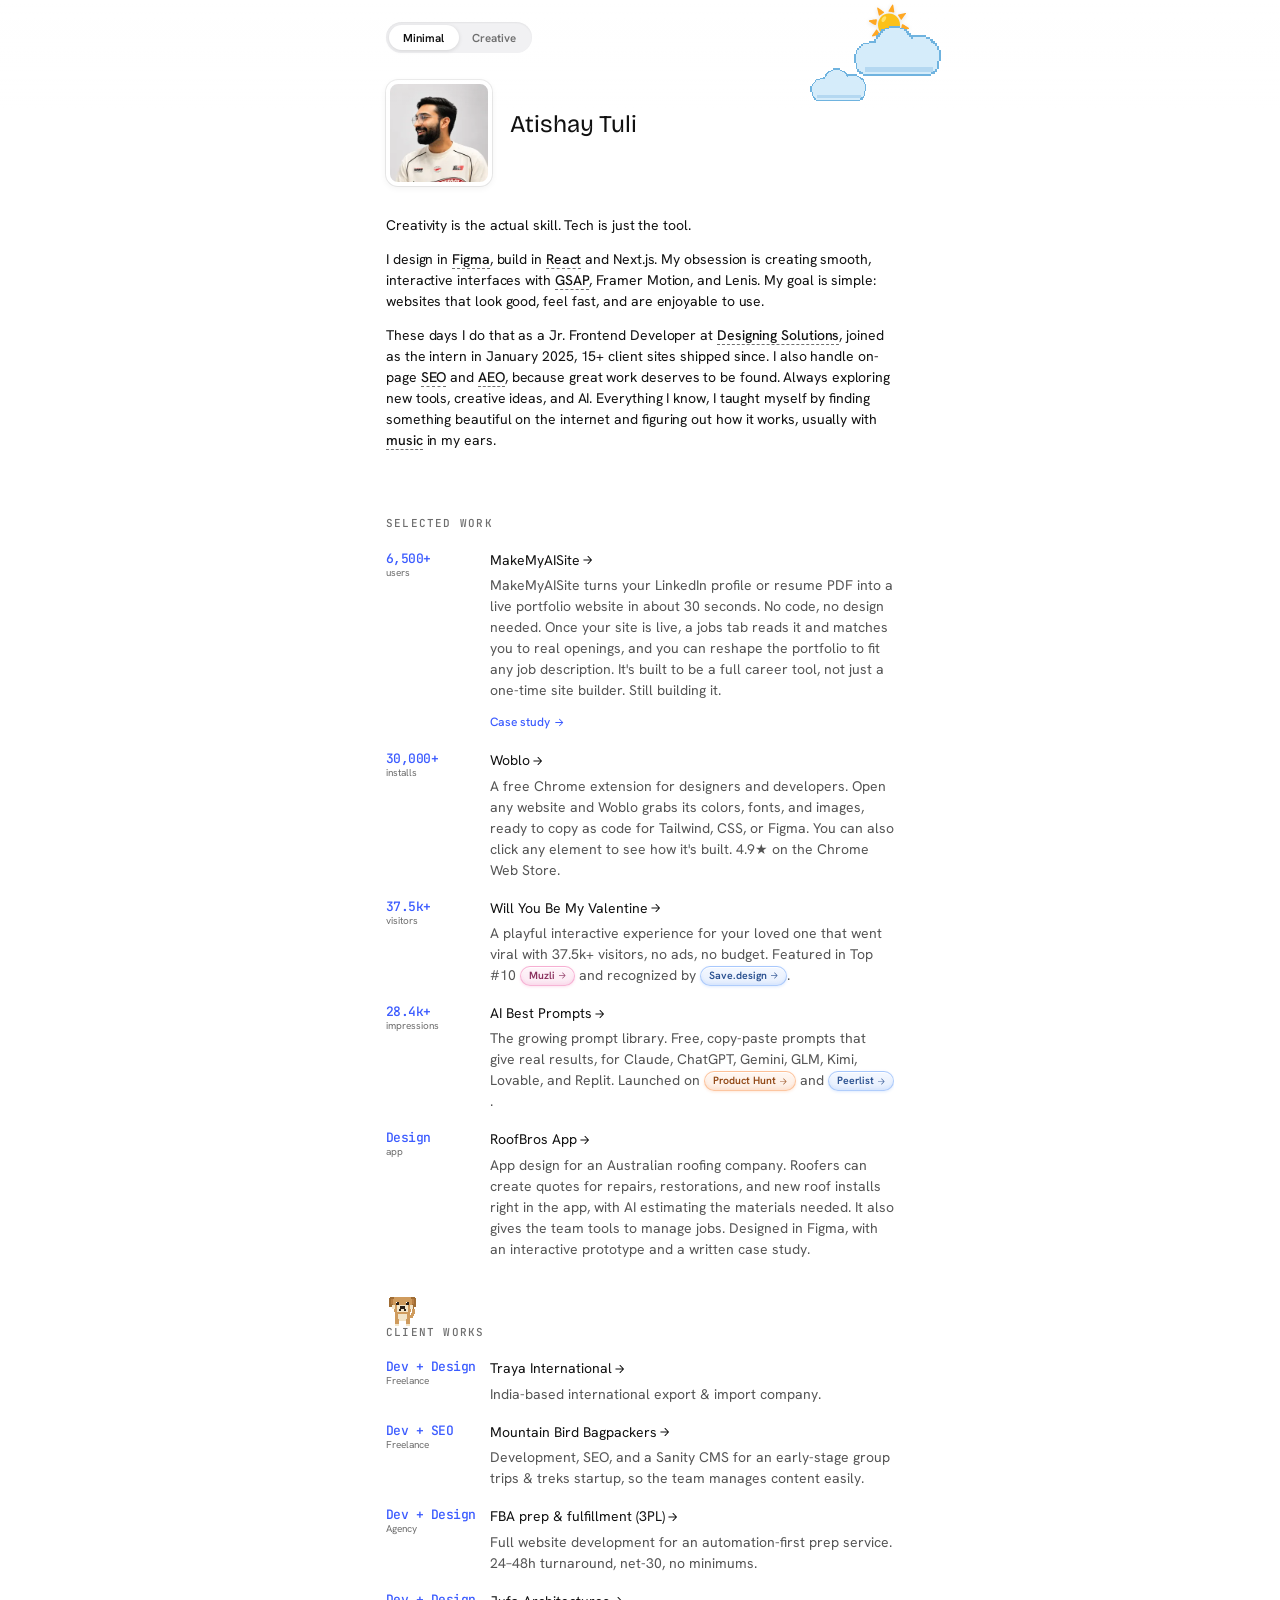
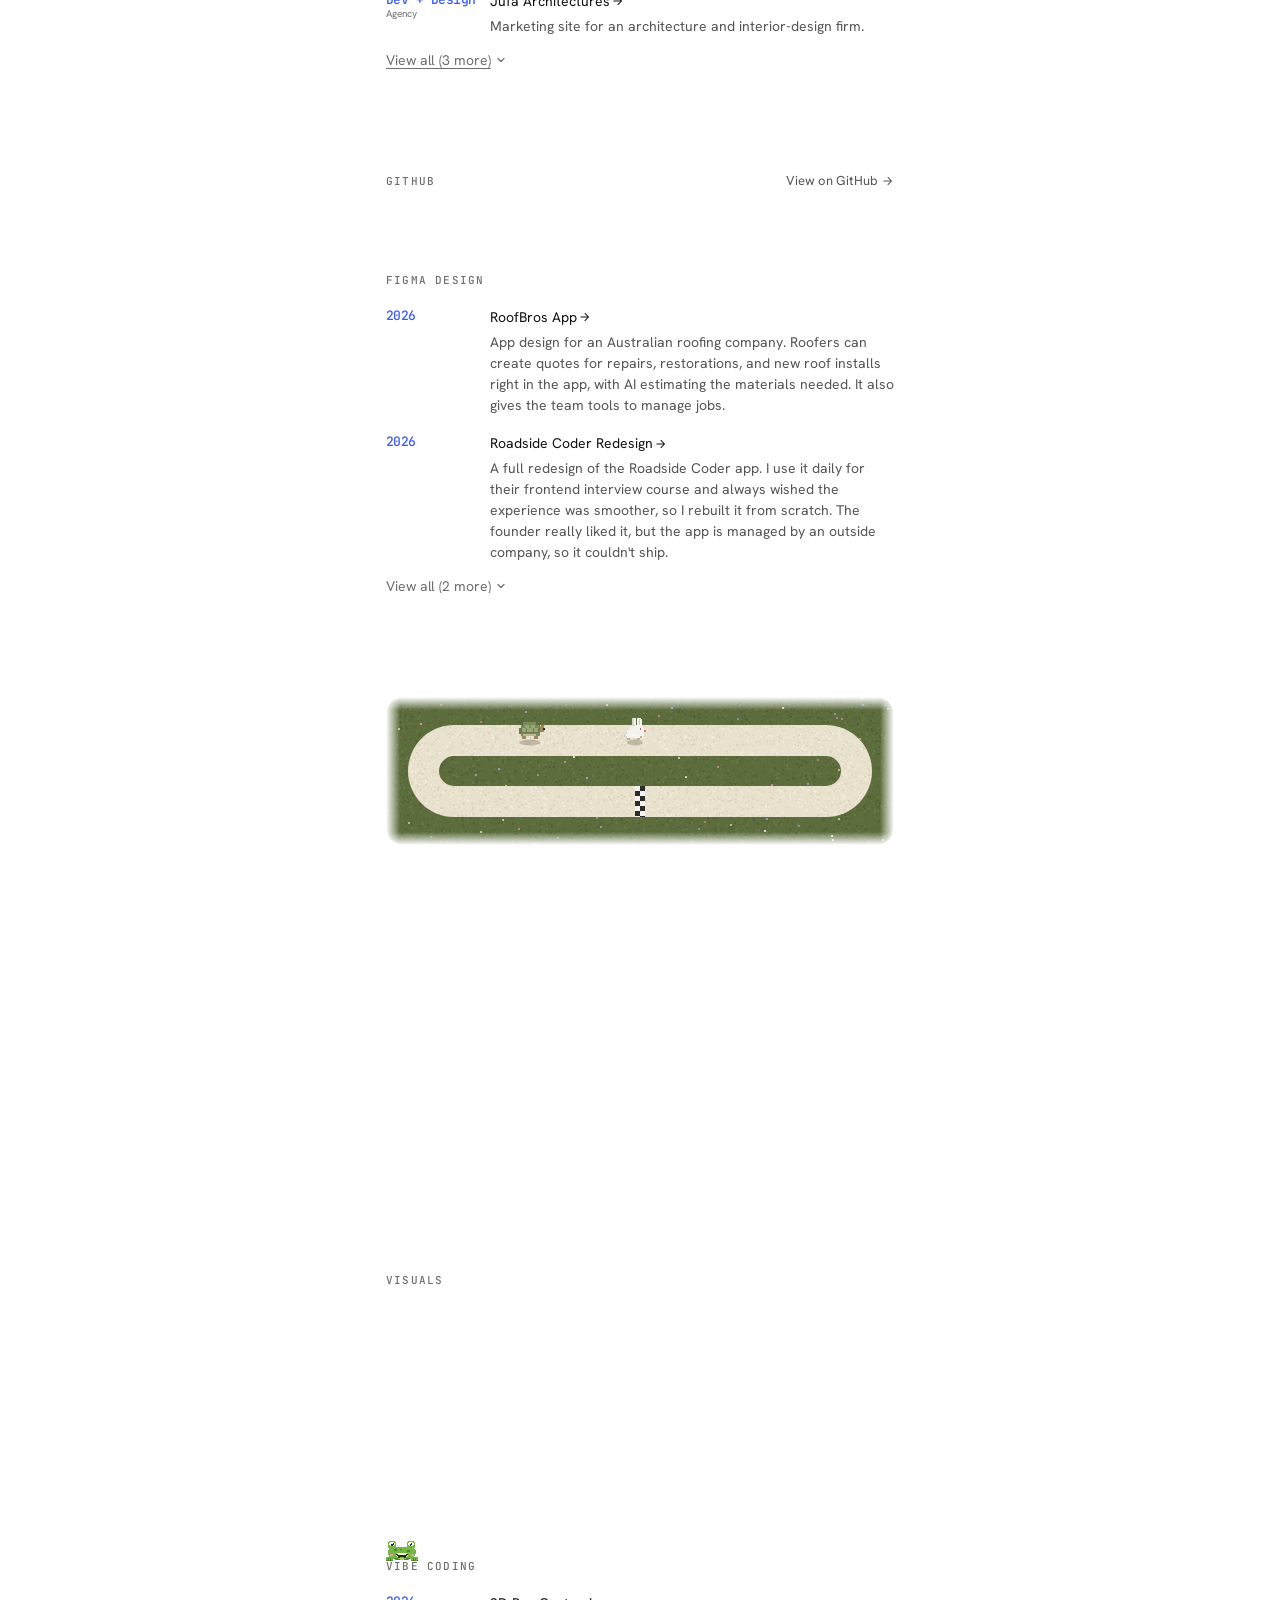
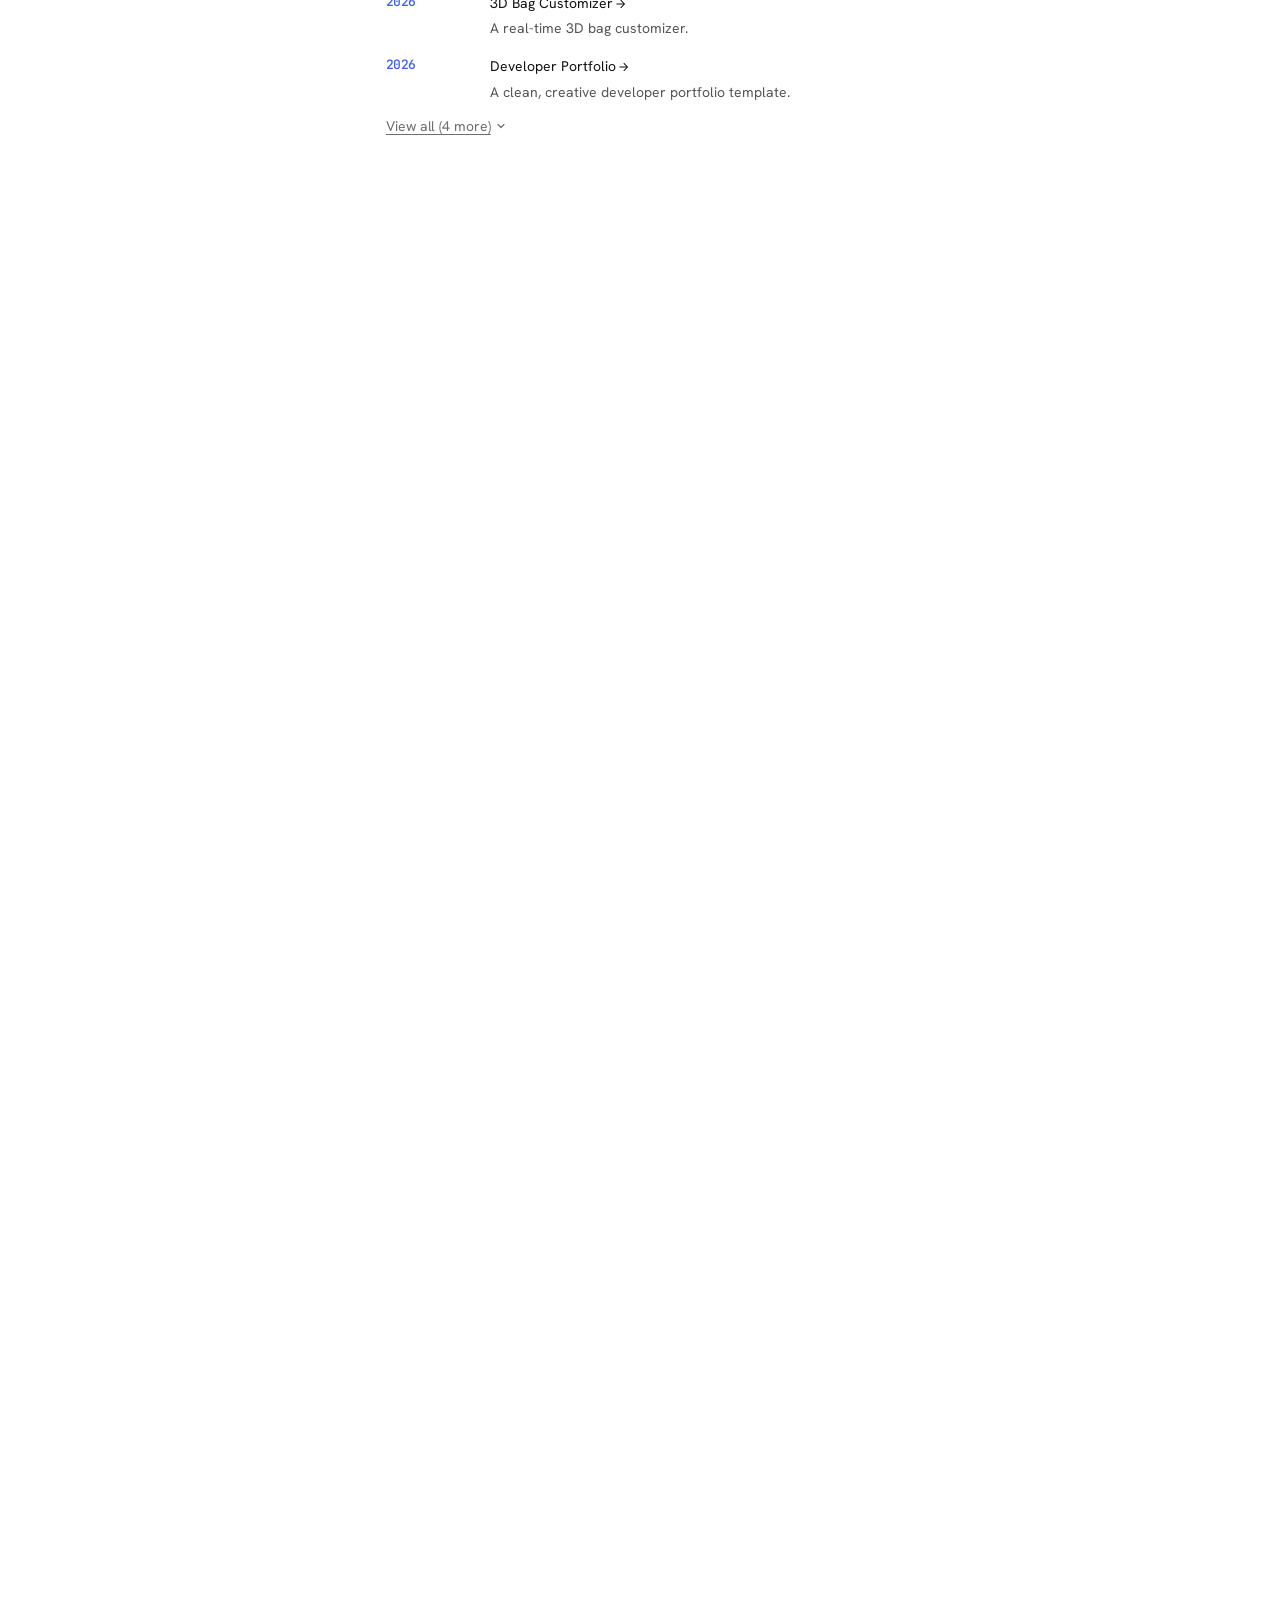
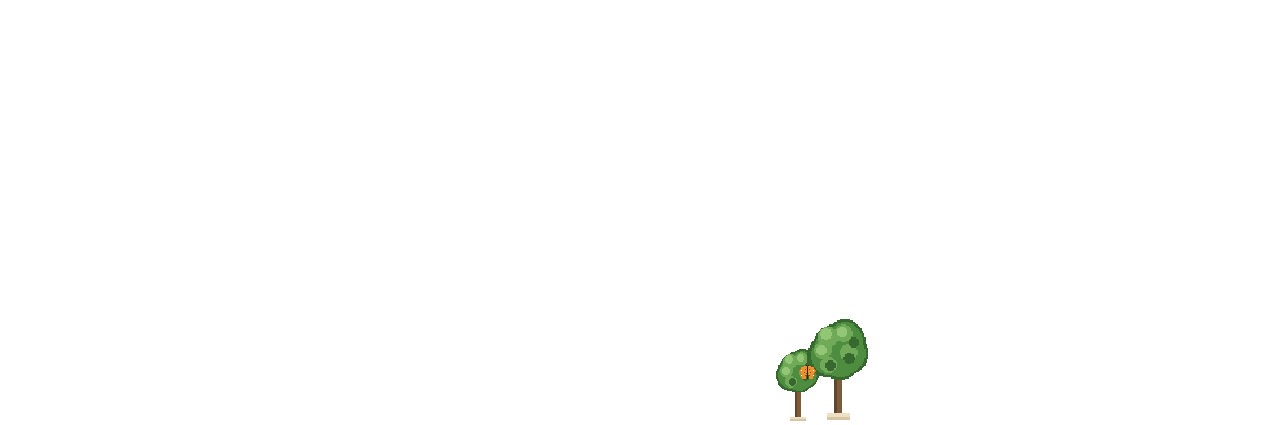
==== index.html @ cd078eba "woblo yo" ====
<!doctype html>
<html lang="en">
  <head>
    <meta charset="UTF-8" />
    <meta name="viewport" content="width=device-width, initial-scale=1" />
    <meta name="color-scheme" content="light dark" />
    <meta name="theme-color" content="#ffffff" media="(prefers-color-scheme: light)" />
    <meta name="theme-color" content="#0e0e12" media="(prefers-color-scheme: dark)" />
    <meta
      name="description"
      content="Atishay Tuli is a design engineer and creative frontend developer who designs, builds, and animates immersive web experiences. Figma · React · Next.js · GSAP."
    />
    <meta
      name="keywords"
      content="atishay, Atishay Tuli, atishaytuli07, design engineer, design engineer portfolio, design engineer India, frontend developer, creative developer, creative frontend developer, UI engineer, GSAP developer, Framer Motion developer, React developer, Next.js developer, landing page developer, web animation, animated landing page, designer who codes"
    />
    <meta name="author" content="Atishay Tuli" />
    <meta name="robots" content="index, follow" />
    <meta
      property="og:title"
      content="Atishay Tuli · Design Engineer"
    />
    <meta
      property="og:description"
      content="Design engineer and creative frontend developer. I design in Figma, build in React and Next.js, and make it move with GSAP."
    />
    <meta
      property="og:image"
      content="https://www.creativeatishay.in/images/og-image.png"
    />
    <meta property="og:image:width" content="1200" />
    <meta property="og:image:height" content="630" />
    <meta
      property="og:image:alt"
      content="Atishay Tuli, Design Engineer"
    />
    <meta property="og:url" content="https://www.creativeatishay.in" />
    <meta property="og:type" content="website" />
    <meta name="twitter:card" content="summary_large_image" />
    <meta
      name="twitter:title"
      content="Atishay Tuli · Design Engineer"
    />
    <meta
      name="twitter:description"
      content="Explore Atishay Tuli's webfolio featuring creative tools, GSAP animations, and immersive web experiences."
    />
    <meta
      name="twitter:image"
      content="https://www.creativeatishay.in/images/og-image.png"
    />
    <title>Atishay Tuli · Design Engineer</title>
    <link rel="canonical" href="https://www.creativeatishay.in" />
    <link rel="icon" href="./images/favicon.png" type="image/png" />
    <link rel="apple-touch-icon" href="./images/favicon.png" />
    <link rel="stylesheet" href="./styles/style.css" />
    <!-- LCP element: the avatar is a CSS background-image, so the browser can't
         discover it until app.css parses. Preload it high-priority so it starts
         with the document -> the largest paint lands far sooner. -->
    <link rel="preload" as="image" href="./images/01.webp" fetchpriority="high" />
    <!-- Signature type system: Hanken Grotesk (body), Bricolage Grotesque
         (display), JetBrains Mono (metrics). Self-hosted (latin subset) so the
         fonts are on our own origin instead of the third-party critical path.
         Preload the two the above-the-fold text needs so they start with the
         document, not after the CSS parses. -->
    <link rel="preload" href="./fonts/hanken-grotesk-400.woff2" as="font" type="font/woff2" crossorigin />
    <link rel="preload" href="./fonts/bricolage-grotesque-400_800.woff2" as="font" type="font/woff2" crossorigin />
    <link rel="stylesheet" href="./styles/fonts.css" />

    <!-- Overrides: only the few things specific to this site (avatar image,
         making static project items visible since there is no JS animation). -->
    <link rel="stylesheet" href="./styles/app.css" />

    <!-- JSON-LD Structured Data -->
    <script type="application/ld+json">
      {
        "@context": "https://schema.org",
        "@type": "ProfilePage",
        "mainEntity": {
          "@type": "Person",
          "name": "Atishay Tuli",
          "alternateName": ["atishay", "atishaytuli", "atishaytuli07"],
          "jobTitle": "Design Engineer",
          "hasOccupation": [
            { "@type": "Occupation", "name": "Design Engineer" },
            { "@type": "Occupation", "name": "Creative Frontend Developer" }
          ],
          "worksFor": {
            "@type": "Organization",
            "name": "Designing Solutions",
            "url": "https://www.designingsolutions.co.in"
          },
          "url": "https://www.creativeatishay.in",
          "sameAs": [
            "https://github.com/atishaytuli07",
            "https://www.linkedin.com/in/atishaytuli07/",
            "https://twitter.com/atishaytuli07",
            "https://dribbble.com/atishaytuli07"
          ],
          "description": "Atishay Tuli is a design engineer and creative frontend developer who designs, builds, and animates immersive web experiences. Specializing in Figma, React, Next.js, GSAP, and Framer Motion.",
          "image": "https://www.creativeatishay.in/images/01.webp",
          "knowsAbout": [
            "Design Engineering",
            "Frontend Development",
            "Creative Development",
            "GSAP",
            "Framer Motion",
            "React",
            "Next.js",
            "Tailwind CSS",
            "Web Animation",
            "Landing Page Development",
            "UI Design",
            "Figma",
            "On-Page SEO"
          ]
        }
      }
    </script>
  </head>

  <body class="site-body">
    <a class="skip-link" href="#content">Skip to content</a>
    <svg width="0" height="0" aria-hidden="true" style="position:absolute;overflow:hidden"><symbol id="i-arrow" viewBox="0 0 12 12"><path d="M3.5 3C3.22386 3 3 3.22386 3 3.5C3 3.77614 3.22386 4 3.5 4V3ZM8.5 3.5H9C9 3.22386 8.77614 3 8.5 3V3.5ZM8 8.5C8 8.77614 8.22386 9 8.5 9C8.77614 9 9 8.77614 9 8.5H8ZM2.64645 8.64645C2.45118 8.84171 2.45118 9.15829 2.64645 9.35355C2.84171 9.54882 3.15829 9.54882 3.35355 9.35355L2.64645 8.64645ZM3.5 4H8.5V3H3.5V4ZM8 3.5V8.5H9V3.5H8ZM8.14645 3.14645L2.64645 8.64645L3.35355 9.35355L8.85355 3.85355L8.14645 3.14645Z" transform="rotate(45 6 6)"/></symbol></svg>
    <div class="page-shell">
      <main id="content" class="homepage" tabindex="-1">
        <!-- Mode toggle -->
        <div class="mode-toggle" role="group" aria-label="View mode">
          <span class="mode-thumb" aria-hidden="true"></span>
          <button
            class="mode-btn is-active"
            data-mode="minimal"
            type="button"
            aria-pressed="true"
          >
            Minimal
          </button>
          <button
            class="mode-btn"
            data-mode="creative"
            type="button"
            aria-pressed="false"
          >
            Creative
          </button>
        </div>
        <!-- Creative mode (shown only when toggled) -->
        <div class="creative-only">
          <section class="creative-hero">
            <div class="ch-top">
              <p class="ch-role">
                Design Engineer<br />2026 &middot; open to work
              </p>
            </div>
            <p class="ch-name"><span>Atishay</span><span>Tuli</span></p>
            <p class="ch-tag">I design it, build it, and make it move.</p>
            <p class="ch-blurb">
              Self-taught developer &amp; designer. My products have pulled
              40,000+ visitors, I&rsquo;ve written open source, and I&rsquo;ve
              built sites for clients across the globe. All designed and coded
              by me.
            </p>
            <span class="birds-nest" aria-hidden="true">
                <span class="bn-nest-back"><svg viewBox="0 0 72 30"><rect x="12" y="12" width="1" height="1" fill="#7e5f32"/><rect x="11" y="12" width="1" height="1" fill="#7e5f32"/><rect x="10" y="12" width="1" height="1" fill="#7e5f32"/><rect x="9" y="12" width="1" height="1" fill="#7e5f32"/><rect x="8" y="11" width="1" height="1" fill="#7e5f32"/><rect x="7" y="11" width="1" height="1" fill="#7e5f32"/><rect x="6" y="11" width="1" height="1" fill="#7e5f32"/><rect x="60" y="12" width="1" height="1" fill="#7e5f32"/><rect x="61" y="12" width="1" height="1" fill="#7e5f32"/><rect x="62" y="12" width="1" height="1" fill="#7e5f32"/><rect x="63" y="12" width="1" height="1" fill="#7e5f32"/><rect x="64" y="11" width="1" height="1" fill="#7e5f32"/><rect x="65" y="11" width="1" height="1" fill="#7e5f32"/><rect x="66" y="11" width="1" height="1" fill="#7e5f32"/><rect x="13" y="16" width="1" height="1" fill="#7e5f32"/><rect x="12" y="16" width="1" height="1" fill="#7e5f32"/><rect x="11" y="16" width="1" height="1" fill="#7e5f32"/><rect x="10" y="16" width="1" height="1" fill="#7e5f32"/><rect x="9" y="15" width="1" height="1" fill="#7e5f32"/><rect x="8" y="15" width="1" height="1" fill="#7e5f32"/><rect x="7" y="15" width="1" height="1" fill="#7e5f32"/><rect x="6" y="15" width="1" height="1" fill="#7e5f32"/><rect x="5" y="15" width="1" height="1" fill="#7e5f32"/><rect x="59" y="16" width="1" height="1" fill="#7e5f32"/><rect x="60" y="16" width="1" height="1" fill="#7e5f32"/><rect x="61" y="16" width="1" height="1" fill="#7e5f32"/><rect x="62" y="16" width="1" height="1" fill="#7e5f32"/><rect x="63" y="15" width="1" height="1" fill="#7e5f32"/><rect x="64" y="15" width="1" height="1" fill="#7e5f32"/><rect x="65" y="15" width="1" height="1" fill="#7e5f32"/><rect x="66" y="15" width="1" height="1" fill="#7e5f32"/><rect x="67" y="15" width="1" height="1" fill="#7e5f32"/><rect x="17" y="20" width="1" height="1" fill="#7e5f32"/><rect x="16" y="20" width="1" height="1" fill="#7e5f32"/><rect x="15" y="20" width="1" height="1" fill="#7e5f32"/><rect x="14" y="20" width="1" height="1" fill="#7e5f32"/><rect x="13" y="19" width="1" height="1" fill="#7e5f32"/><rect x="12" y="19" width="1" height="1" fill="#7e5f32"/><rect x="11" y="19" width="1" height="1" fill="#7e5f32"/><rect x="55" y="20" width="1" height="1" fill="#7e5f32"/><rect x="56" y="20" width="1" height="1" fill="#7e5f32"/><rect x="57" y="20" width="1" height="1" fill="#7e5f32"/><rect x="58" y="20" width="1" height="1" fill="#7e5f32"/><rect x="59" y="19" width="1" height="1" fill="#7e5f32"/><rect x="60" y="19" width="1" height="1" fill="#7e5f32"/><rect x="61" y="19" width="1" height="1" fill="#7e5f32"/><rect x="22" y="23" width="1" height="1" fill="#7e5f32"/><rect x="21" y="23" width="1" height="1" fill="#7e5f32"/><rect x="20" y="23" width="1" height="1" fill="#7e5f32"/><rect x="19" y="23" width="1" height="1" fill="#7e5f32"/><rect x="18" y="22" width="1" height="1" fill="#7e5f32"/><rect x="17" y="22" width="1" height="1" fill="#7e5f32"/><rect x="50" y="23" width="1" height="1" fill="#7e5f32"/><rect x="51" y="23" width="1" height="1" fill="#7e5f32"/><rect x="52" y="23" width="1" height="1" fill="#7e5f32"/><rect x="53" y="23" width="1" height="1" fill="#7e5f32"/><rect x="54" y="22" width="1" height="1" fill="#7e5f32"/><rect x="55" y="22" width="1" height="1" fill="#7e5f32"/><rect x="10" y="8" width="52" height="2" fill="#d8b876"/><rect x="10" y="10" width="52" height="2" fill="#d8b876"/><rect x="10" y="12" width="52" height="2" fill="#d8b876"/><rect x="12" y="14" width="48" height="2" fill="#d8b876"/><rect x="12" y="16" width="48" height="2" fill="#d8b876"/><rect x="14" y="18" width="44" height="2" fill="#bd9a55"/><rect x="16" y="20" width="40" height="2" fill="#bd9a55"/><rect x="18" y="22" width="36" height="2" fill="#bd9a55"/><rect x="20" y="24" width="32" height="2" fill="#9c7a42"/><rect x="24" y="26" width="24" height="2" fill="#9c7a42"/><rect x="17" y="8" width="38" height="2" fill="#6f5230"/><rect x="17" y="10" width="38" height="2" fill="#6f5230"/><rect x="11" y="8" width="3" height="1" fill="#eedaa6"/><rect x="15" y="8" width="4" height="1" fill="#bd9a55"/><rect x="20" y="8" width="5" height="1" fill="#9c7a42"/><rect x="26" y="8" width="3" height="1" fill="#eedaa6"/><rect x="30" y="8" width="4" height="1" fill="#d8b876"/><rect x="35" y="8" width="5" height="1" fill="#bd9a55"/><rect x="41" y="8" width="3" height="1" fill="#eedaa6"/><rect x="45" y="8" width="4" height="1" fill="#bd9a55"/><rect x="50" y="8" width="5" height="1" fill="#9c7a42"/><rect x="56" y="8" width="3" height="1" fill="#eedaa6"/><rect x="11" y="10" width="4" height="1" fill="#9c7a42"/><rect x="16" y="10" width="5" height="1" fill="#eedaa6"/><rect x="22" y="10" width="3" height="1" fill="#d8b876"/><rect x="26" y="10" width="4" height="1" fill="#bd9a55"/><rect x="31" y="10" width="5" height="1" fill="#eedaa6"/><rect x="37" y="10" width="3" height="1" fill="#bd9a55"/><rect x="41" y="10" width="4" height="1" fill="#9c7a42"/><rect x="46" y="10" width="5" height="1" fill="#eedaa6"/><rect x="52" y="10" width="3" height="1" fill="#d8b876"/><rect x="56" y="10" width="4" height="1" fill="#bd9a55"/><rect x="11" y="12" width="5" height="1" fill="#d8b876"/><rect x="17" y="12" width="3" height="1" fill="#bd9a55"/><rect x="21" y="12" width="4" height="1" fill="#eedaa6"/><rect x="26" y="12" width="5" height="1" fill="#bd9a55"/><rect x="32" y="12" width="3" height="1" fill="#9c7a42"/><rect x="36" y="12" width="4" height="1" fill="#eedaa6"/><rect x="41" y="12" width="5" height="1" fill="#d8b876"/><rect x="47" y="12" width="3" height="1" fill="#bd9a55"/><rect x="51" y="12" width="4" height="1" fill="#eedaa6"/><rect x="56" y="12" width="5" height="1" fill="#bd9a55"/><rect x="13" y="14" width="3" height="1" fill="#eedaa6"/><rect x="17" y="14" width="4" height="1" fill="#bd9a55"/><rect x="22" y="14" width="5" height="1" fill="#9c7a42"/><rect x="28" y="14" width="3" height="1" fill="#eedaa6"/><rect x="32" y="14" width="4" height="1" fill="#d8b876"/><rect x="37" y="14" width="5" height="1" fill="#bd9a55"/><rect x="43" y="14" width="3" height="1" fill="#eedaa6"/><rect x="47" y="14" width="4" height="1" fill="#bd9a55"/><rect x="52" y="14" width="5" height="1" fill="#9c7a42"/><rect x="13" y="16" width="4" height="1" fill="#9c7a42"/><rect x="18" y="16" width="5" height="1" fill="#eedaa6"/><rect x="24" y="16" width="3" height="1" fill="#d8b876"/><rect x="28" y="16" width="4" height="1" fill="#bd9a55"/><rect x="33" y="16" width="5" height="1" fill="#eedaa6"/><rect x="39" y="16" width="3" height="1" fill="#bd9a55"/><rect x="43" y="16" width="4" height="1" fill="#9c7a42"/><rect x="48" y="16" width="5" height="1" fill="#eedaa6"/><rect x="54" y="16" width="3" height="1" fill="#d8b876"/><rect x="15" y="18" width="5" height="1" fill="#d8b876"/><rect x="21" y="18" width="3" height="1" fill="#bd9a55"/><rect x="25" y="18" width="4" height="1" fill="#eedaa6"/><rect x="30" y="18" width="5" height="1" fill="#bd9a55"/><rect x="36" y="18" width="3" height="1" fill="#9c7a42"/><rect x="40" y="18" width="4" height="1" fill="#eedaa6"/><rect x="45" y="18" width="5" height="1" fill="#d8b876"/><rect x="51" y="18" width="3" height="1" fill="#bd9a55"/><rect x="55" y="18" width="2" height="1" fill="#eedaa6"/><rect x="17" y="20" width="3" height="1" fill="#eedaa6"/><rect x="21" y="20" width="4" height="1" fill="#bd9a55"/><rect x="26" y="20" width="5" height="1" fill="#9c7a42"/><rect x="32" y="20" width="3" height="1" fill="#eedaa6"/><rect x="36" y="20" width="4" height="1" fill="#d8b876"/><rect x="41" y="20" width="5" height="1" fill="#bd9a55"/><rect x="47" y="20" width="3" height="1" fill="#eedaa6"/><rect x="51" y="20" width="4" height="1" fill="#bd9a55"/><rect x="19" y="22" width="4" height="1" fill="#9c7a42"/><rect x="24" y="22" width="5" height="1" fill="#eedaa6"/><rect x="30" y="22" width="3" height="1" fill="#d8b876"/><rect x="34" y="22" width="4" height="1" fill="#bd9a55"/><rect x="39" y="22" width="5" height="1" fill="#eedaa6"/><rect x="45" y="22" width="3" height="1" fill="#bd9a55"/><rect x="49" y="22" width="4" height="1" fill="#9c7a42"/><rect x="21" y="24" width="5" height="1" fill="#d8b876"/><rect x="27" y="24" width="3" height="1" fill="#bd9a55"/><rect x="31" y="24" width="4" height="1" fill="#eedaa6"/><rect x="36" y="24" width="5" height="1" fill="#bd9a55"/><rect x="42" y="24" width="3" height="1" fill="#9c7a42"/><rect x="46" y="24" width="4" height="1" fill="#eedaa6"/><rect x="25" y="26" width="3" height="1" fill="#eedaa6"/><rect x="29" y="26" width="4" height="1" fill="#bd9a55"/><rect x="34" y="26" width="5" height="1" fill="#9c7a42"/><rect x="40" y="26" width="3" height="1" fill="#eedaa6"/><rect x="44" y="26" width="3" height="1" fill="#d8b876"/><rect x="13" y="9" width="1" height="1" fill="#7e5f32"/><rect x="13" y="8" width="1" height="1" fill="#7e5f32"/><rect x="13" y="7" width="1" height="1" fill="#7e5f32"/><rect x="13" y="6" width="1" height="1" fill="#7e5f32"/><rect x="18" y="9" width="1" height="1" fill="#9c7a42"/><rect x="18" y="8" width="1" height="1" fill="#9c7a42"/><rect x="18" y="7" width="1" height="1" fill="#9c7a42"/><rect x="18" y="6" width="1" height="1" fill="#9c7a42"/><rect x="18" y="5" width="1" height="1" fill="#9c7a42"/><rect x="23" y="9" width="1" height="1" fill="#7e5f32"/><rect x="23" y="8" width="1" height="1" fill="#7e5f32"/><rect x="23" y="7" width="1" height="1" fill="#7e5f32"/><rect x="29" y="9" width="1" height="1" fill="#7e5f32"/><rect x="29" y="8" width="1" height="1" fill="#7e5f32"/><rect x="29" y="7" width="1" height="1" fill="#7e5f32"/><rect x="29" y="6" width="1" height="1" fill="#7e5f32"/><rect x="29" y="5" width="1" height="1" fill="#7e5f32"/><rect x="30" y="4" width="1" height="1" fill="#7e5f32"/><rect x="35" y="9" width="1" height="1" fill="#7e5f32"/><rect x="35" y="8" width="1" height="1" fill="#7e5f32"/><rect x="35" y="7" width="1" height="1" fill="#7e5f32"/><rect x="35" y="6" width="1" height="1" fill="#7e5f32"/><rect x="41" y="9" width="1" height="1" fill="#7e5f32"/><rect x="41" y="8" width="1" height="1" fill="#7e5f32"/><rect x="41" y="7" width="1" height="1" fill="#7e5f32"/><rect x="41" y="6" width="1" height="1" fill="#7e5f32"/><rect x="41" y="5" width="1" height="1" fill="#7e5f32"/><rect x="46" y="9" width="1" height="1" fill="#9c7a42"/><rect x="46" y="8" width="1" height="1" fill="#9c7a42"/><rect x="46" y="7" width="1" height="1" fill="#9c7a42"/><rect x="52" y="9" width="1" height="1" fill="#9c7a42"/><rect x="52" y="8" width="1" height="1" fill="#9c7a42"/><rect x="52" y="7" width="1" height="1" fill="#9c7a42"/><rect x="52" y="6" width="1" height="1" fill="#9c7a42"/><rect x="52" y="5" width="1" height="1" fill="#9c7a42"/><rect x="57" y="9" width="1" height="1" fill="#7e5f32"/><rect x="57" y="8" width="1" height="1" fill="#7e5f32"/><rect x="57" y="7" width="1" height="1" fill="#7e5f32"/></svg></span>
                <span class="bn-baby bn-baby-1"><span class="bn-strip"></span></span>
                <span class="bn-worm" aria-hidden="true"><svg viewBox="0 0 10 12"><rect x="4" y="0" width="3" height="2" fill="#e2658a"/><rect x="5" y="2" width="3" height="2" fill="#ef7fa0"/><rect x="3" y="4" width="3" height="2" fill="#ef7fa0"/><rect x="5" y="6" width="3" height="2" fill="#e2658a"/><rect x="4" y="8" width="3" height="2" fill="#ef7fa0"/><rect x="4" y="10" width="2" height="2" fill="#cf5378"/><rect x="5" y="0" width="1" height="1" fill="#fff"/></svg></span>
                <span class="bn-baby bn-baby-2"><span class="bn-strip"></span></span>
              </span>
          </section>
          <section class="folders" aria-label="Work">
            <button
              class="folder"
              data-cat="products"
              type="button"
              style="--img1: url('../images/folders/valentine.webp'); --img2: url('../images/folders/mosaic.webp'); --img3: url('../images/folders/woblo.webp')"
            >
              <span class="folder-sheets" aria-hidden="true"><span class="fsheet fsheet-1"></span><span class="fsheet fsheet-2"></span><span class="fsheet fsheet-3"></span></span><span class="folder-tabzone" aria-hidden="true"><span class="fchip"><img src="./images/favicons/willyoubmyvalentine-vercel-app.png" alt="" loading="lazy" width="14" height="14" /></span><span class="fchip"><img src="./images/favicons/www-aibestprompts-in.png" alt="" loading="lazy" width="14" height="14" /></span></span><span class="folder-label">
                <span class="folder-name">Products</span>
                <span class="folder-sub">7 shipped</span>
                <span class="folder-desc">Tools I designed, built, and launched on my own.</span>
              </span>
            </button>
            <button
              class="folder"
              data-cat="projects"
              type="button"
              style="--img1: url('../images/folders/projects.webp'); --img2: url('../images/folders/bestcodereview.webp'); --img3: url('../images/folders/adorechat.webp')"
            >
              <span class="folder-sheets" aria-hidden="true"><span class="fsheet fsheet-1"></span><span class="fsheet fsheet-2"></span><span class="fsheet fsheet-3"></span></span><span class="folder-tabzone" aria-hidden="true"><span class="fchip"><img src="./images/favicons/www-makemyaisite-com.png" alt="" loading="lazy" width="14" height="14" /></span><span class="fchip"><img src="./images/favicons/bestcodereview-vercel-app.png" alt="" loading="lazy" width="14" height="14" /></span></span><span class="folder-label">
                <span class="folder-name">Full-stack projects</span>
                <span class="folder-sub">8 builds</span>
                <span class="folder-desc">Bigger builds with a backend: logins, payments, AI, and databases.</span>
              </span>
            </button>
            <button
              class="folder"
              data-cat="clientworks"
              type="button"
              style="--img1: url('../images/folders/clientworks.webp'); --img2: url('../images/folders/menahomes.webp'); --img3: url('../images/folders/mihprosapp.webp')"
            >
              <span class="folder-sheets" aria-hidden="true"><span class="fsheet fsheet-1"></span><span class="fsheet fsheet-2"></span><span class="fsheet fsheet-3"></span></span><span class="folder-tabzone" aria-hidden="true"><span class="fchip"><img src="./images/favicons/menahomes-ae.png" alt="" loading="lazy" width="14" height="14" /></span><span class="fchip"><img src="./images/favicons/mihprosapp-com.png" alt="" loading="lazy" width="14" height="14" /></span></span><span class="folder-label">
                <span class="folder-name">Client works</span>
                <span class="folder-sub">17 delivered</span>
                <span class="folder-desc">Paid work for real businesses across India, the UAE, and the US.</span>
              </span>
            </button>
            <button
              class="folder"
              data-cat="figma"
              type="button"
              style="--img1: url('../images/folders/figma.webp'); --img2: url('../images/folders/hkl-site.webp'); --img3: url('../images/folders/figma.webp')"
            >
              <span class="folder-sheets" aria-hidden="true"><span class="fsheet fsheet-1"></span><span class="fsheet fsheet-2"></span><span class="fsheet fsheet-3"></span></span><span class="folder-tabzone" aria-hidden="true"><span class="fchip"><img src="./images/favicons/www-figma-com.png" alt="" loading="lazy" width="14" height="14" /></span><span class="fchip"><img src="./images/favicons/logo-roofbros.png" alt="" loading="lazy" width="14" height="14" /></span></span><span class="folder-label">
                <span class="folder-name">Figma Design</span>
                <span class="folder-sub">4 designs</span>
                <span class="folder-desc">App and product design done in Figma, most of it written up as a case study.</span>
              </span>
            </button>
            <button
              class="folder"
              data-cat="creative"
              type="button"
              style="--img1: url('../images/folders/creative.webp'); --img2: url('../images/folders/exoape.webp'); --img3: url('../images/folders/pourmojito.webp')"
            >
              <span class="folder-sheets" aria-hidden="true"><span class="fsheet fsheet-1"></span><span class="fsheet fsheet-2"></span><span class="fsheet fsheet-3"></span></span><span class="folder-tabzone" aria-hidden="true"><span class="fchip"><img src="./images/favicons/pourmojito-vercel-app.png" alt="" loading="lazy" width="14" height="14" /></span><span class="fchip"><img src="./images/favicons/dozestudios-netlify-app.png" alt="" loading="lazy" width="14" height="14" /></span></span><span class="folder-label">
                <span class="folder-name">Creative coding</span>
                <span class="folder-sub">16 recreations</span>
                <span class="folder-desc">Recreations of sites I admired, rebuilt from scratch to learn how they work.</span>
              </span>
            </button>
            <button
              class="folder"
              data-cat="vibe"
              type="button"
              style="--img1: url('../images/folders/vibe.webp'); --img2: url('../images/folders/creative-style.webp'); --img3: url('../images/folders/funa.webp')"
            >
              <span class="folder-sheets" aria-hidden="true"><span class="fsheet fsheet-1"></span><span class="fsheet fsheet-2"></span><span class="fsheet fsheet-3"></span></span><span class="folder-tabzone" aria-hidden="true"><span class="fchip"><img src="./images/favicons/ai-claude.png" alt="" loading="lazy" width="14" height="14" /></span><span class="fchip"><img src="./images/favicons/ai-chatgpt.png" alt="" loading="lazy" width="14" height="14" /></span></span><span class="folder-label">
                <span class="folder-name">Vibe coding</span>
                <span class="folder-sub">6 builds</span>
                <span class="folder-desc">Sites built by prompting rather than typing. The direction and taste are mine.</span>
              </span>
            </button>
            <button
              class="folder"
              data-cat="opensource"
              type="button"
              style="--img1: url('../images/folders/designmd.webp'); --img2: url('../images/folders/volunteer.webp'); --img3: url('../images/folders/designmd.webp')"
            >
              <span class="folder-sheets" aria-hidden="true"><span class="fsheet fsheet-1"></span><span class="fsheet fsheet-2"></span><span class="fsheet fsheet-3"></span></span><span class="folder-tabzone" aria-hidden="true"><span class="fchip"><img src="./images/favicons/github-com.png" alt="" loading="lazy" width="14" height="14" /></span><span class="fchip"><img src="./images/favicons/design-md-1047885385938-asia-south2-run-app.png" alt="" loading="lazy" width="14" height="14" /></span></span><span class="folder-label">
                <span class="folder-name">Open source</span>
                <span class="folder-sub">2 repos</span>
                <span class="folder-desc">Code that is public, readable, and starred by strangers.</span>
              </span>
            </button>
            <button
              class="folder"
              data-cat="fun"
              type="button"
              style="--img1: url('../images/photos/peeeepspop.webp'); --img2: url('../images/photos/stfu.webp'); --img3: url('../images/photos/peeeepspop.webp')"
            >
              <span class="folder-sheets" aria-hidden="true"><span class="fsheet fsheet-1"></span><span class="fsheet fsheet-2"></span><span class="fsheet fsheet-3"></span></span><span class="folder-tabzone" aria-hidden="true"><span class="fchip"><img src="./images/favicons/site-peeeeps.png" alt="" loading="lazy" width="14" height="14" /></span><span class="fchip"><img src="./images/favicons/site-kanjak.svg" alt="" loading="lazy" width="14" height="14" /></span></span><span class="folder-label">
                <span class="folder-name">Just for fun</span>
                <span class="folder-sub">3 experiments</span>
                <span class="folder-desc">No brief, no client, no reason. One of them got featured anyway.</span>
              </span>
            </button>
            <button
              class="folder"
              data-cat="wins"
              type="button"
              style="--img1: url('../images/achievements/lighthouse-100.webp'); --img2: url('../images/achievements/ddr-portfolio-of-the-day.webp'); --img3: url('../images/achievements/muzli-portfolio-trending.webp')"
            >
              <span class="folder-sheets" aria-hidden="true"><span class="fsheet fsheet-1"></span><span class="fsheet fsheet-2"></span><span class="fsheet fsheet-3"></span></span><span class="folder-tabzone" aria-hidden="true"><span class="fchip"><img src="./images/favicons/logo-woblo.png" alt="" loading="lazy" width="14" height="14" /></span><span class="fchip"><img src="./images/favicons/www-linkedin-com.png" alt="" loading="lazy" width="14" height="14" /></span></span><span class="folder-label">
                <span class="folder-name">Achievements</span>
                <span class="folder-sub">13 receipts</span>
                <span class="folder-desc">The numbers, plus screenshots of every feature and trending moment.</span>
              </span>
            </button>
          </section>
          <div class="folder-views">
            <!-- ============ Products ============ -->
            <div class="folder-view" data-cat="products" hidden>
              <button class="fv-back" type="button">
                <span aria-hidden="true">&larr;</span> All work
              </button>
              <div class="fv-head">
                <h2 class="fv-title">Products</h2>
                <p class="fv-desc">
                  Tools I designed, built, and launched on my own. No team, no
                  budget. A couple of them took off anyway.
                </p>
              </div>
              <div class="fv-grid">
                <a
                  class="fv-card"
                  href="https://willyoubmyvalentine.vercel.app"
                  target="_blank"
                  rel="noopener noreferrer"
                  ><span class="fv-card-icon" aria-hidden="true"><img class="fv-fav" src="./images/favicons/willyoubmyvalentine-vercel-app.png" alt="" loading="lazy" decoding="async" width="64" height="64" /></span
                  ><span class="fv-card-text"
                    ><span class="fv-card-name">Will You Be My Valentine</span
                    ><span class="fv-card-desc">A playful interactive experience for your loved one that went viral with 37.5k+ visitors, no ads, no budget. Featured in Top #10 on Muzli and recognized by Save.design.</span
                    ><span class="fv-card-meta">37.5k+ visitors &middot; went viral</span></span
                  ><span class="fv-card-arrow" aria-hidden="true"
                    ><svg width="13" height="13" viewBox="0 0 12 12" fill="none"><use href="#i-arrow" fill="currentColor"/></svg></span
                ></a>
                <a
                  class="fv-card"
                  href="https://woblo.in"
                  target="_blank"
                  rel="noopener noreferrer"
                  ><span class="fv-card-icon" aria-hidden="true"><img class="fv-fav" src="./images/favicons/logo-woblo.png" alt="" loading="lazy" decoding="async" width="64" height="64" /></span
                  ><span class="fv-card-text"
                    ><span class="fv-card-name">Woblo</span
                    ><span class="fv-card-desc">A free Chrome extension for designers and developers. Open any website and Woblo grabs its colors, fonts, and images, ready to copy as code for Tailwind, CSS, or Figma. You can also click any element to see how it&rsquo;s built.</span
                    ><span class="fv-card-meta">30,000+ installs &middot; 4.9&#9733; on the Chrome Web Store</span></span
                  ><span class="fv-card-arrow" aria-hidden="true"
                    ><svg width="13" height="13" viewBox="0 0 12 12" fill="none"><use href="#i-arrow" fill="currentColor"/></svg></span
                ></a>
                <a
                  class="fv-card"
                  href="https://www.aibestprompts.in"
                  target="_blank"
                  rel="noopener noreferrer"
                  ><span class="fv-card-icon" aria-hidden="true"><img class="fv-fav" src="./images/favicons/www-aibestprompts-in.png" alt="" loading="lazy" decoding="async" width="64" height="64" /></span
                  ><span class="fv-card-text"
                    ><span class="fv-card-name">AI Best Prompts</span
                    ><span class="fv-card-desc">The growing prompt library. Free, copy-paste prompts that give real results, for Claude, ChatGPT, Gemini, GLM, Kimi, Lovable, and Replit. Launched on Product Hunt and Peerlist.</span
                    ><span class="fv-card-meta">28.4k+ Google impressions &middot; Product Hunt</span></span
                  ><span class="fv-card-arrow" aria-hidden="true"
                    ><svg width="13" height="13" viewBox="0 0 12 12" fill="none"><use href="#i-arrow" fill="currentColor"/></svg></span
                ></a>
                <a
                  class="fv-card"
                  href="https://www.mosaiceffect.in"
                  target="_blank"
                  rel="noopener noreferrer"
                  ><span class="fv-card-icon" aria-hidden="true"><img class="fv-fav" src="./images/favicons/www-mosaiceffect-in.png" alt="" loading="lazy" decoding="async" width="64" height="64" /></span
                  ><span class="fv-card-text"
                    ><span class="fv-card-name">Mosaic Effect Tool</span
                    ><span class="fv-card-desc">Turn any image into a mosaic of circles or squares. Custom physics for smooth mouse interactions and particle effects. Built with React, Canvas, and Tailwind.</span
                    ><span class="fv-card-meta">React &middot; Canvas</span></span
                  ><span class="fv-card-arrow" aria-hidden="true"
                    ><svg width="13" height="13" viewBox="0 0 12 12" fill="none"><use href="#i-arrow" fill="currentColor"/></svg></span
                ></a>
                <a
                  class="fv-card"
                  href="https://oopshubby.vercel.app"
                  target="_blank"
                  rel="noopener noreferrer"
                  ><span class="fv-card-icon" aria-hidden="true"><img class="fv-fav" src="./images/favicons/oopshubby-vercel-app.png" alt="" loading="lazy" decoding="async" width="64" height="64" /></span
                  ><span class="fv-card-text"
                    ><span class="fv-card-name">Oops Hubby</span
                    ><span class="fv-card-desc">A playful AI tool that generates creative excuses for husbands in all situations. For those moments when honesty isn&rsquo;t the best policy. Built with Next.js and Tailwind. Launched on Product Hunt.</span
                    ><span class="fv-card-meta">2,500+ visitors &middot; Product Hunt</span></span
                  ><span class="fv-card-arrow" aria-hidden="true"
                    ><svg width="13" height="13" viewBox="0 0 12 12" fill="none"><use href="#i-arrow" fill="currentColor"/></svg></span
                ></a>
                <a
                  class="fv-card"
                  href="https://annotationsdocs.vercel.app"
                  target="_blank"
                  rel="noopener noreferrer"
                  ><span class="fv-card-icon fv-card-icon--dark" aria-hidden="true"><img class="fv-fav" src="./images/favicons/site-annotations.png" alt="" loading="lazy" decoding="async" width="64" height="64" /></span
                  ><span class="fv-card-text"
                    ><span class="fv-card-name">Annotations</span
                    ><span class="fv-card-desc">A minimal sticky notes app. Create notes anywhere on the screen, drag them, change colors, download as .txt. Nothing extra.</span
                    ><span class="fv-card-meta">Productivity</span></span
                  ><span class="fv-card-arrow" aria-hidden="true"
                    ><svg width="13" height="13" viewBox="0 0 12 12" fill="none"><use href="#i-arrow" fill="currentColor"/></svg></span
                ></a>
                <a
                  class="fv-card"
                  href="https://atishaytuli07.github.io/autographica"
                  target="_blank"
                  rel="noopener noreferrer"
                  ><span class="fv-card-icon" aria-hidden="true"><img class="fv-fav" src="./images/favicons/site-autographica.png" alt="" loading="lazy" decoding="async" width="64" height="64" /></span
                  ><span class="fv-card-text"
                    ><span class="fv-card-name">Autographica</span
                    ><span class="fv-card-desc">Draw, customize, and save your signature instantly. Adjust pen style, background, export as PNG or JPG.</span
                    ><span class="fv-card-meta">Free tool</span></span
                  ><span class="fv-card-arrow" aria-hidden="true"
                    ><svg width="13" height="13" viewBox="0 0 12 12" fill="none"><use href="#i-arrow" fill="currentColor"/></svg></span
                ></a>
              </div>
            </div>
            <!-- ============ Full-stack projects ============ -->
            <div class="folder-view" data-cat="projects" hidden>
              <button class="fv-back" type="button">
                <span aria-hidden="true">&larr;</span> All work
              </button>
              <div class="fv-head">
                <h2 class="fv-title">Full-stack projects</h2>
                <p class="fv-desc">
                  The bigger builds, the ones with a backend behind them:
                  accounts, payments, AI, and databases.
                </p>
              </div>
              <div class="fv-grid">
                <div class="fv-card-group"><a
                  class="fv-card"
                  href="https://www.makemyaisite.com/"
                  target="_blank"
                  rel="noopener noreferrer"
                  ><span class="fv-card-icon" aria-hidden="true"><img class="fv-fav" src="./images/favicons/www-makemyaisite-com.png" alt="" loading="lazy" decoding="async" width="64" height="64" /></span
                  ><span class="fv-card-text"
                    ><span class="fv-card-name">MakeMyAISite</span
                    ><span class="fv-card-desc">MakeMyAISite turns your LinkedIn profile or resume PDF into a live portfolio website in about 30 seconds. No code, no design needed. Once your site is live, a jobs tab reads it and matches you to real openings, and you can reshape the portfolio to fit any job description. It&rsquo;s built to be a full career tool, not just a one-time site builder. Still building it.</span
                    ><span class="fv-card-meta">40,000+ visitors &middot; 6,500+ users &middot; #2 on Google</span></span
                  ><span class="fv-card-arrow" aria-hidden="true"
                    ><svg width="13" height="13" viewBox="0 0 12 12" fill="none"><use href="#i-arrow" fill="currentColor"/></svg></span
                ></a><a class="case-study-link fv-case-study" href="https://app.notion.com/p/MakeMyAISite-36dc31e57d75803dae3cc619b7e62f1b?source=copy_link" target="_blank" rel="noopener noreferrer">Case study <svg width="11" height="11" viewBox="0 0 12 12" fill="none" aria-hidden="true"><use href="#i-arrow" fill="currentColor"/></svg></a></div>
                <a
                  class="fv-card"
                  href="https://github.com/atishaytuli07/ai-chef"
                  target="_blank"
                  rel="noopener noreferrer"
                  ><span class="fv-card-icon" aria-hidden="true"><img class="fv-fav" src="./images/favicons/github-com.png" alt="" loading="lazy" decoding="async" width="64" height="64" /></span
                  ><span class="fv-card-text"
                    ><span class="fv-card-name">Served AI Chef</span
                    ><span class="fv-card-desc">Served AI Chef turns a photo of your fridge or pantry into recipes. Take a photo or upload one and it shows you what you can cook right now, with step-by-step instructions. Add another ingredient and it shows what else you could make. You also get new recipes every day, plus popular dishes from around the world, matched to your taste.</span
                    ><span class="fv-card-meta">2026</span></span
                  ><span class="fv-card-arrow" aria-hidden="true"
                    ><svg width="13" height="13" viewBox="0 0 12 12" fill="none"><use href="#i-arrow" fill="currentColor"/></svg></span
                ></a>
                <a
                  class="fv-card"
                  href="https://github.com/atishaytuli/Meeeezy"
                  target="_blank"
                  rel="noopener noreferrer"
                  ><span class="fv-card-icon" aria-hidden="true"><img class="fv-fav" src="./images/favicons/github-com.png" alt="" loading="lazy" decoding="async" width="64" height="64" /></span
                  ><span class="fv-card-text"
                    ><span class="fv-card-name">Meeeezy</span
                    ><span class="fv-card-desc">A full-stack clone of Yeezy.com built with Next.js and Headless WordPress. Features real-time product data, a modern storefront, and secure Stripe checkout.</span
                    ><span class="fv-card-meta">Next.js &middot; WordPress &middot; Stripe &middot; 2026</span></span
                  ><span class="fv-card-arrow" aria-hidden="true"
                    ><svg width="13" height="13" viewBox="0 0 12 12" fill="none"><use href="#i-arrow" fill="currentColor"/></svg></span
                ></a>
                <a
                  class="fv-card"
                  href="https://github.com/atishaytuli07/Blink-AI"
                  target="_blank"
                  rel="noopener noreferrer"
                  ><span class="fv-card-icon" aria-hidden="true"><img class="fv-fav" src="./images/favicons/github-com.png" alt="" loading="lazy" decoding="async" width="64" height="64" /></span
                  ><span class="fv-card-text"
                    ><span class="fv-card-name">Blink AI</span
                    ><span class="fv-card-desc">From PDF to AI summary in a blink. Blink AI turns long PDFs into clear, concise, well-structured summaries in seconds, built for students, professionals, and content creators who want fast results.</span
                    ><span class="fv-card-meta">2025</span></span
                  ><span class="fv-card-arrow" aria-hidden="true"
                    ><svg width="13" height="13" viewBox="0 0 12 12" fill="none"><use href="#i-arrow" fill="currentColor"/></svg></span
                ></a>
                <a
                  class="fv-card"
                  href="https://bestcodereview.vercel.app"
                  target="_blank"
                  rel="noopener noreferrer"
                  ><span class="fv-card-icon" aria-hidden="true"><img class="fv-fav" src="./images/favicons/bestcodereview-vercel-app.png" alt="" loading="lazy" decoding="async" width="64" height="64" /></span
                  ><span class="fv-card-text"
                    ><span class="fv-card-name">AI Code Reviewer</span
                    ><span class="fv-card-desc">A simple AI tool that reviews your code and suggests improvements. Paste your code into the editor and get instant feedback and clean-code tips.</span
                    ><span class="fv-card-meta">2025</span></span
                  ><span class="fv-card-arrow" aria-hidden="true"
                    ><svg width="13" height="13" viewBox="0 0 12 12" fill="none"><use href="#i-arrow" fill="currentColor"/></svg></span
                ></a>
                <a
                  class="fv-card"
                  href="https://anacondacases.vercel.app"
                  target="_blank"
                  rel="noopener noreferrer"
                  ><span class="fv-card-icon" aria-hidden="true"><img class="fv-fav" src="./images/favicons/anacondacases-vercel-app.png" alt="" loading="lazy" decoding="async" width="64" height="64" /></span
                  ><span class="fv-card-text"
                    ><span class="fv-card-name">Anaconda Case</span
                    ><span class="fv-card-desc">A modern e-commerce app for creating custom iPhone cases. Users can design their case in a live configurator and purchase it with secure payments.</span
                    ><span class="fv-card-meta">E-commerce &middot; 2024</span></span
                  ><span class="fv-card-arrow" aria-hidden="true"
                    ><svg width="13" height="13" viewBox="0 0 12 12" fill="none"><use href="#i-arrow" fill="currentColor"/></svg></span
                ></a>
                <a
                  class="fv-card"
                  href="https://adorechat.vercel.app"
                  target="_blank"
                  rel="noopener noreferrer"
                  ><span class="fv-card-icon" aria-hidden="true"><img class="fv-fav" src="./images/favicons/adorechat-vercel-app.png" alt="" loading="lazy" decoding="async" width="64" height="64" /></span
                  ><span class="fv-card-text"
                    ><span class="fv-card-name">Adore Chat</span
                    ><span class="fv-card-desc">A simple real-time video and chat app built with React and ZegoCloud. Start video calls instantly and stay connected from anywhere.</span
                    ><span class="fv-card-meta">React &middot; ZegoCloud &middot; 2024</span></span
                  ><span class="fv-card-arrow" aria-hidden="true"
                    ><svg width="13" height="13" viewBox="0 0 12 12" fill="none"><use href="#i-arrow" fill="currentColor"/></svg></span
                ></a>
                <a
                  class="fv-card"
                  href="https://github.com/atishaytuli07/Web-scraping"
                  target="_blank"
                  rel="noopener noreferrer"
                  ><span class="fv-card-icon" aria-hidden="true"><img class="fv-fav" src="./images/favicons/github-com.png" alt="" loading="lazy" decoding="async" width="64" height="64" /></span
                  ><span class="fv-card-text"
                    ><span class="fv-card-name">Web &amp; Image Scraper</span
                    ><span class="fv-card-desc">Fetch e-commerce product details from sites like Flipkart, the title, price, description, and more, in one click. Built with Python, Beautiful Soup, and Flask.</span
                    ><span class="fv-card-meta">Python &middot; Flask &middot; 2024</span></span
                  ><span class="fv-card-arrow" aria-hidden="true"
                    ><svg width="13" height="13" viewBox="0 0 12 12" fill="none"><use href="#i-arrow" fill="currentColor"/></svg></span
                ></a>
              </div>
            </div>
            <!-- ============ Client works ============ -->
            <div class="folder-view" data-cat="clientworks" hidden>
              <button class="fv-back" type="button">
                <span aria-hidden="true">&larr;</span> All work
              </button>
              <div class="fv-head">
                <h2 class="fv-title">Client works</h2>
                <p class="fv-desc">
                  Every client site and app I have delivered: design, build, and
                  SEO. The two marked Freelance are clients who hired me
                  directly. The rest shipped through the agency I work at.
                </p>
              </div>
              <div class="fv-grid">
                <a
                  class="fv-card"
                  href="https://trayaexim.com"
                  target="_blank"
                  rel="noopener noreferrer"
                  ><span class="fv-card-icon" aria-hidden="true"><img class="fv-fav" src="./images/favicons/logo-traya.png" alt="" loading="lazy" decoding="async" width="64" height="64" /></span
                  ><span class="fv-card-text"
                    ><span class="fv-card-name">Traya International</span
                    ><span class="fv-card-desc">India-based international export &amp; import company. Development, design, and SEO.</span
                    ><span class="fv-card-meta">Freelance &middot; dev + design + SEO</span></span
                  ><span class="fv-card-arrow" aria-hidden="true"
                    ><svg width="13" height="13" viewBox="0 0 12 12" fill="none"><use href="#i-arrow" fill="currentColor"/></svg></span
                ></a>
                <a
                  class="fv-card"
                  href="https://www.mountainbirdbagpackers.com"
                  target="_blank"
                  rel="noopener noreferrer"
                  ><span class="fv-card-icon" aria-hidden="true"><img class="fv-fav" src="./images/favicons/www-mountainbirdbagpackers-com.png" alt="" loading="lazy" decoding="async" width="64" height="64" /></span
                  ><span class="fv-card-text"
                    ><span class="fv-card-name">Mountain Bird Bagpackers</span
                    ><span class="fv-card-desc">Development, SEO, and a Sanity CMS for an early-stage group trips &amp; treks startup, so the team manages content easily.</span
                    ><span class="fv-card-meta">Freelance &middot; dev + SEO + Sanity CMS</span></span
                  ><span class="fv-card-arrow" aria-hidden="true"
                    ><svg width="13" height="13" viewBox="0 0 12 12" fill="none"><use href="#i-arrow" fill="currentColor"/></svg></span
                ></a>
                <a
                  class="fv-card"
                  href="https://prepvia.vercel.app/"
                  target="_blank"
                  rel="noopener noreferrer"
                  ><span class="fv-card-icon" aria-hidden="true"><img class="fv-fav" src="./images/favicons/prepvia-vercel-app.png" alt="" loading="lazy" decoding="async" width="64" height="64" /></span
                  ><span class="fv-card-text"
                    ><span class="fv-card-name">FBA prep &amp; fulfillment</span
                    ><span class="fv-card-desc">Full website development for an automation-first prep service. 24&ndash;48h turnaround, net-30, no minimums.</span
                    ><span class="fv-card-meta">Agency &middot; dev + design</span></span
                  ><span class="fv-card-arrow" aria-hidden="true"
                    ><svg width="13" height="13" viewBox="0 0 12 12" fill="none"><use href="#i-arrow" fill="currentColor"/></svg></span
                ></a>
                <a
                  class="fv-card"
                  href="https://jufaarkitekt.com/"
                  target="_blank"
                  rel="noopener noreferrer"
                  ><span class="fv-card-icon" aria-hidden="true"><img class="fv-fav" src="./images/favicons/jufaarkitekt-com.png" alt="" loading="lazy" decoding="async" width="64" height="64" /></span
                  ><span class="fv-card-text"
                    ><span class="fv-card-name">Jufa Architectures</span
                    ><span class="fv-card-desc">Marketing site for an architecture and interior-design firm.</span
                    ><span class="fv-card-meta">Agency &middot; dev + design</span></span
                  ><span class="fv-card-arrow" aria-hidden="true"
                    ><svg width="13" height="13" viewBox="0 0 12 12" fill="none"><use href="#i-arrow" fill="currentColor"/></svg></span
                ></a>
                <a
                  class="fv-card"
                  href="https://hkl-global.vercel.app/"
                  target="_blank"
                  rel="noopener noreferrer"
                  ><span class="fv-card-icon" aria-hidden="true"><img class="fv-fav" src="./images/favicons/hkl-global-vercel-app.png" alt="" loading="lazy" decoding="async" width="64" height="64" /></span
                  ><span class="fv-card-text"
                    ><span class="fv-card-name">Mindfulness movement site</span
                    ><span class="fv-card-desc">A creative, storytelling website for a global mindfulness community and conference.</span
                    ><span class="fv-card-meta">Agency &middot; dev + design</span></span
                  ><span class="fv-card-arrow" aria-hidden="true"
                    ><svg width="13" height="13" viewBox="0 0 12 12" fill="none"><use href="#i-arrow" fill="currentColor"/></svg></span
                ></a>
                <a
                  class="fv-card"
                  href="https://menahomes.ae/en"
                  target="_blank"
                  rel="noopener noreferrer"
                  ><span class="fv-card-icon" aria-hidden="true"><img class="fv-fav" src="./images/favicons/menahomes-ae.png" alt="" loading="lazy" decoding="async" width="64" height="64" /></span
                  ><span class="fv-card-text"
                    ><span class="fv-card-name">Real-estate marketplace</span
                    ><span class="fv-card-desc">UAE property marketplace for buyers, sellers, and agents.</span
                    ><span class="fv-card-meta">Agency &middot; dev + design</span></span
                  ><span class="fv-card-arrow" aria-hidden="true"
                    ><svg width="13" height="13" viewBox="0 0 12 12" fill="none"><use href="#i-arrow" fill="currentColor"/></svg></span
                ></a>
                <a
                  class="fv-card"
                  href="https://mihprosapp.com/"
                  target="_blank"
                  rel="noopener noreferrer"
                  ><span class="fv-card-icon" aria-hidden="true"><img class="fv-fav" src="./images/favicons/mihprosapp-com.png" alt="" loading="lazy" decoding="async" width="64" height="64" /></span
                  ><span class="fv-card-text"
                    ><span class="fv-card-name">Home repair &amp; handyman app</span
                    ><span class="fv-card-desc">A quick marketing site for Phoenix&rsquo;s trusted home-repair &amp; handyman app, showing its features and download links. I also designed their Play Store and App Store images.</span
                    ><span class="fv-card-meta">Agency &middot; dev + design</span></span
                  ><span class="fv-card-arrow" aria-hidden="true"
                    ><svg width="13" height="13" viewBox="0 0 12 12" fill="none"><use href="#i-arrow" fill="currentColor"/></svg></span
                ></a>
                <a
                  class="fv-card"
                  href="https://www.designingsolutions.co.in/marketing"
                  target="_blank"
                  rel="noopener noreferrer"
                  ><span class="fv-card-icon" aria-hidden="true"><img class="fv-fav" src="./images/favicons/designingsolutions-co-in.png" alt="" loading="lazy" decoding="async" width="64" height="64" /></span
                  ><span class="fv-card-text"
                    ><span class="fv-card-name">IT services marketing site</span
                    ><span class="fv-card-desc">A marketing website for an IT services team.</span
                    ><span class="fv-card-meta">Agency &middot; dev + design</span></span
                  ><span class="fv-card-arrow" aria-hidden="true"
                    ><svg width="13" height="13" viewBox="0 0 12 12" fill="none"><use href="#i-arrow" fill="currentColor"/></svg></span
                ></a>
                <a
                  class="fv-card"
                  href="https://www.designingsolutions.co.in/"
                  target="_blank"
                  rel="noopener noreferrer"
                  ><span class="fv-card-icon" aria-hidden="true"><img class="fv-fav" src="./images/favicons/designingsolutions-co-in.png" alt="" loading="lazy" decoding="async" width="64" height="64" /></span
                  ><span class="fv-card-text"
                    ><span class="fv-card-name">Agency main site</span
                    ><span class="fv-card-desc">The main company website, a creative custom design and build.</span
                    ><span class="fv-card-meta">Agency &middot; dev + design</span></span
                  ><span class="fv-card-arrow" aria-hidden="true"
                    ><svg width="13" height="13" viewBox="0 0 12 12" fill="none"><use href="#i-arrow" fill="currentColor"/></svg></span
                ></a>
                <a
                  class="fv-card"
                  href="https://ghesindia-site.vercel.app/"
                  target="_blank"
                  rel="noopener noreferrer"
                  ><span class="fv-card-icon" aria-hidden="true"><img class="fv-fav" src="./images/favicons/ghesindia-site-vercel-app.png" alt="" loading="lazy" decoding="async" width="64" height="64" /></span
                  ><span class="fv-card-text"
                    ><span class="fv-card-name">Student-funding nonprofit</span
                    ><span class="fv-card-desc">Funding professional education for deserving students for 38+ years.</span
                    ><span class="fv-card-meta">Agency &middot; dev + design</span></span
                  ><span class="fv-card-arrow" aria-hidden="true"
                    ><svg width="13" height="13" viewBox="0 0 12 12" fill="none"><use href="#i-arrow" fill="currentColor"/></svg></span
                ></a>
                <a
                  class="fv-card"
                  href="https://mouurn-five.vercel.app/new-improved"
                  target="_blank"
                  rel="noopener noreferrer"
                  ><span class="fv-card-icon" aria-hidden="true"><img class="fv-fav" src="./images/favicons/mouurn-five-vercel-app.png" alt="" loading="lazy" decoding="async" width="64" height="64" /></span
                  ><span class="fv-card-text"
                    ><span class="fv-card-name">Grief-support platform</span
                    ><span class="fv-card-desc">Landing page for a community platform for grief support.</span
                    ><span class="fv-card-meta">Agency &middot; dev + design</span></span
                  ><span class="fv-card-arrow" aria-hidden="true"
                    ><svg width="13" height="13" viewBox="0 0 12 12" fill="none"><use href="#i-arrow" fill="currentColor"/></svg></span
                ></a>
                <a
                  class="fv-card"
                  href="https://geaux.fish/"
                  target="_blank"
                  rel="noopener noreferrer"
                  ><span class="fv-card-icon fv-card-icon--mono" style="--h: 195" aria-hidden="true"></span
                  ><span class="fv-card-text"
                    ><span class="fv-card-name">Fishing companion app</span
                    ><span class="fv-card-desc">Spot discovery, live weather, and a community for anglers.</span
                    ><span class="fv-card-meta">Agency &middot; dev + design</span></span
                  ><span class="fv-card-arrow" aria-hidden="true"
                    ><svg width="13" height="13" viewBox="0 0 12 12" fill="none"><use href="#i-arrow" fill="currentColor"/></svg></span
                ></a>
                <a
                  class="fv-card"
                  href="http://dsol-admin.dsbitteam.in/"
                  target="_blank"
                  rel="noopener noreferrer"
                  ><span class="fv-card-icon" aria-hidden="true"><img class="fv-fav" src="./images/favicons/dsol-admin-dsbitteam-in.png" alt="" loading="lazy" decoding="async" width="64" height="64" /></span
                  ><span class="fv-card-text"
                    ><span class="fv-card-name">HR admin portal</span
                    ><span class="fv-card-desc">Redesigned an HRM admin portal for cleaner, easier UI and UX.</span
                    ><span class="fv-card-meta">Agency &middot; UI/UX redesign</span></span
                  ><span class="fv-card-arrow" aria-hidden="true"
                    ><svg width="13" height="13" viewBox="0 0 12 12" fill="none"><use href="#i-arrow" fill="currentColor"/></svg></span
                ></a>
                <a
                  class="fv-card"
                  href="https://sebenza-nathi-v2.vercel.app/"
                  target="_blank"
                  rel="noopener noreferrer"
                  ><span class="fv-card-icon" aria-hidden="true"><img class="fv-fav" src="./images/favicons/sebenza-nathi-v2-vercel-app.png" alt="" loading="lazy" decoding="async" width="64" height="64" /></span
                  ><span class="fv-card-text"
                    ><span class="fv-card-name">Recycling rewards platform</span
                    ><span class="fv-card-desc">Doorstep recyclables pickup that rewards families and funds schools.</span
                    ><span class="fv-card-meta">Agency &middot; dev + design &middot; incomplete</span></span
                  ><span class="fv-card-arrow" aria-hidden="true"
                    ><svg width="13" height="13" viewBox="0 0 12 12" fill="none"><use href="#i-arrow" fill="currentColor"/></svg></span
                ></a>
                <span class="fv-card fv-card--nolink"
                  ><span class="fv-card-icon fv-card-icon--mono" style="--h: 265" aria-hidden="true"></span
                  ><span class="fv-card-text"
                    ><span class="fv-card-name">SEO agency site</span
                    ><span class="fv-card-desc">Landing page for an SEO agency, with creative animations.</span
                    ><span class="fv-card-meta">Agency &middot; dev + animation &middot; not public</span></span
                ></span>
                <span class="fv-card fv-card--nolink"
                  ><span class="fv-card-icon fv-card-icon--mono" style="--h: 205" aria-hidden="true"></span
                  ><span class="fv-card-text"
                    ><span class="fv-card-name">Delivery dashboard</span
                    ><span class="fv-card-desc">Redesigned a delivery dashboard for cleaner, easier UI and UX.</span
                    ><span class="fv-card-meta">Agency &middot; UI/UX redesign &middot; private</span></span
                ></span>
                <span class="fv-card fv-card--nolink"
                  ><span class="fv-card-icon fv-card-icon--mono" style="--h: 225" aria-hidden="true"></span
                  ><span class="fv-card-text"
                    ><span class="fv-card-name">Internal admin panel</span
                    ><span class="fv-card-desc">An internal admin panel to monitor HR, job performance, and employee timesheets, with holidays, a gallery, birthday wishes, and festival theme changes.</span
                    ><span class="fv-card-meta">Agency &middot; dev + design &middot; private</span></span
                ></span>
              </div>
            </div>
            <!-- ============ Figma Design ============ -->
            <div class="folder-view" data-cat="figma" hidden>
              <button class="fv-back" type="button">
                <span aria-hidden="true">&larr;</span> All work
              </button>
              <div class="fv-head">
                <h2 class="fv-title">Figma Design</h2>
                <p class="fv-desc">
                  Product and app design. Each one opens a written case study with
                  the problem, the decisions I made, and the working prototype
                  at the end.
                </p>
              </div>
              <div class="fv-grid">
                <a
                  class="fv-card"
                  href="https://roofbros-casestudy.notion.site/RoofBros-Smart-Quote-3abc31e57d7581ac9eccc9cb0a0de23a?pvs=73"
                  target="_blank"
                  rel="noopener noreferrer"
                  ><span class="fv-card-icon" aria-hidden="true"><img class="fv-fav" src="./images/favicons/logo-roofbros.png" alt="" loading="lazy" decoding="async" width="64" height="64" /></span
                  ><span class="fv-card-text"
                    ><span class="fv-card-name">RoofBros App</span
                    ><span class="fv-card-desc">App design for an Australian roofing company. Roofers can create quotes for repairs, restorations, and new roof installs right in the app, with AI estimating the materials needed. It also gives the team tools to manage jobs.</span
                    ><span class="fv-card-meta">Case study &middot; Figma + prototype</span></span
                  ><span class="fv-card-arrow" aria-hidden="true"
                    ><svg width="13" height="13" viewBox="0 0 12 12" fill="none"><use href="#i-arrow" fill="currentColor"/></svg></span
                ></a>
                <a
                  class="fv-card"
                  href="https://app.notion.com/p/HKL-Community-App-36bc31e57d7580fe9792c6db688af87b?source=copy_link"
                  target="_blank"
                  rel="noopener noreferrer"
                  ><span class="fv-card-icon" aria-hidden="true"><img class="fv-fav" src="./images/favicons/hkl-global-vercel-app.png" alt="" loading="lazy" decoding="async" width="64" height="64" /></span
                  ><span class="fv-card-text"
                    ><span class="fv-card-name">HKL Community App</span
                    ><span class="fv-card-desc">Product design for the HKL mobile app, with an interactive prototype.</span
                    ><span class="fv-card-meta">Case study &middot; Figma + prototype</span></span
                  ><span class="fv-card-arrow" aria-hidden="true"
                    ><svg width="13" height="13" viewBox="0 0 12 12" fill="none"><use href="#i-arrow" fill="currentColor"/></svg></span
                ></a>
                <a
                  class="fv-card"
                  href="https://app.notion.com/p/roofbros-casestudy/DSOL-APP-36dc31e57d7580798bf3fd164c374610?source=copy_link"
                  target="_blank"
                  rel="noopener noreferrer"
                  ><span class="fv-card-icon" aria-hidden="true"><img class="fv-fav" src="./images/favicons/logo-designingsolutions.png" alt="" loading="lazy" decoding="async" width="64" height="64" /></span
                  ><span class="fv-card-text"
                    ><span class="fv-card-name">DSOL</span
                    ><span class="fv-card-desc">An internal app for the team, covering HR, survey jobs, daily attendance, leaves, field-staff expense tracking, a hotel database, and more.</span
                    ><span class="fv-card-meta">Case study &middot; Figma</span></span
                  ><span class="fv-card-arrow" aria-hidden="true"
                    ><svg width="13" height="13" viewBox="0 0 12 12" fill="none"><use href="#i-arrow" fill="currentColor"/></svg></span
                ></a>
                <a
                  class="fv-card"
                  href="https://www.figma.com/design/w4v7jpt2IbIFyO19qCwGo3/Workspace?node-id=26-4610&amp;t=hRr17zyS5UB8Ly9T-0"
                  target="_blank"
                  rel="noopener noreferrer"
                  ><span class="fv-card-icon" aria-hidden="true"><img class="fv-fav" src="./images/favicons/logo-roadsidecoder.png" alt="" loading="lazy" decoding="async" width="64" height="64" /></span
                  ><span class="fv-card-text"
                    ><span class="fv-card-name">Roadside Coder Redesign</span
                    ><span class="fv-card-desc">A full redesign of the Roadside Coder app. I use it daily for their frontend interview course and always wished the experience was smoother, so I rebuilt it from scratch. The founder really liked it, but the app is managed by an outside company, so it couldn&rsquo;t ship.</span
                    ><span class="fv-card-meta">Figma &middot; self-initiated</span></span
                  ><span class="fv-card-arrow" aria-hidden="true"
                    ><svg width="13" height="13" viewBox="0 0 12 12" fill="none"><use href="#i-arrow" fill="currentColor"/></svg></span
                ></a>
              </div>
            </div>
            <!-- ============ Creative coding ============ -->
            <div class="folder-view" data-cat="creative" hidden>
              <button class="fv-back" type="button">
                <span aria-hidden="true">&larr;</span> All work
              </button>
              <div class="fv-head">
                <h2 class="fv-title">Creative coding</h2>
                <p class="fv-desc">
                  Recreations of award-winning sites, rebuilt from scratch with
                  GSAP, ScrollTrigger, and Three.js, plus a few motion studies
                  of my own.
                </p>
              </div>
              <div class="fv-grid">
                <a
                  class="fv-card"
                  href="https://exoape-uiclone.vercel.app"
                  target="_blank"
                  rel="noopener noreferrer"
                  ><span class="fv-card-icon" aria-hidden="true"><img class="fv-fav" src="./images/favicons/site-exoape.png" alt="" loading="lazy" decoding="async" width="64" height="64" /></span
                  ><span class="fv-card-text"
                    ><span class="fv-card-name">ExoApe</span
                    ><span class="fv-card-desc">A recreation of the ExoApe agency site, focused on fluid transitions.</span
                    ><span class="fv-card-meta">Recreation &middot; GSAP</span></span
                  ><span class="fv-card-arrow" aria-hidden="true"
                    ><svg width="13" height="13" viewBox="0 0 12 12" fill="none"><use href="#i-arrow" fill="currentColor"/></svg></span
                ></a>
                <a
                  class="fv-card"
                  href="https://atishaytuli07.github.io/cuberto"
                  target="_blank"
                  rel="noopener noreferrer"
                  ><span class="fv-card-icon" aria-hidden="true"><img class="fv-fav" src="./images/favicons/site-cuberto.png" alt="" loading="lazy" decoding="async" width="64" height="64" /></span
                  ><span class="fv-card-text"
                    ><span class="fv-card-name">Cuberto</span
                    ><span class="fv-card-desc">A recreation of Cuberto&rsquo;s signature cursor and hover interactions.</span
                    ><span class="fv-card-meta">Recreation &middot; GSAP</span></span
                  ><span class="fv-card-arrow" aria-hidden="true"
                    ><svg width="13" height="13" viewBox="0 0 12 12" fill="none"><use href="#i-arrow" fill="currentColor"/></svg></span
                ></a>
                <a
                  class="fv-card"
                  href="https://dozestudios.netlify.app"
                  target="_blank"
                  rel="noopener noreferrer"
                  ><span class="fv-card-icon" aria-hidden="true"><img class="fv-fav" src="./images/favicons/dozestudios-netlify-app.png" alt="" loading="lazy" decoding="async" width="64" height="64" /></span
                  ><span class="fv-card-text"
                    ><span class="fv-card-name">Doze Studios</span
                    ><span class="fv-card-desc">A recreation of the Doze Studios site with immersive scroll motion.</span
                    ><span class="fv-card-meta">Recreation &middot; Three.js</span></span
                  ><span class="fv-card-arrow" aria-hidden="true"
                    ><svg width="13" height="13" viewBox="0 0 12 12" fill="none"><use href="#i-arrow" fill="currentColor"/></svg></span
                ></a>
                <a
                  class="fv-card"
                  href="https://ochhii.vercel.app"
                  target="_blank"
                  rel="noopener noreferrer"
                  ><span class="fv-card-icon" aria-hidden="true"><img class="fv-fav" src="./images/favicons/site-ochhii.png" alt="" loading="lazy" decoding="async" width="64" height="64" /></span
                  ><span class="fv-card-text"
                    ><span class="fv-card-name">OCHII</span
                    ><span class="fv-card-desc">A scroll-driven recreation study with GSAP and smooth motion.</span
                    ><span class="fv-card-meta">Recreation &middot; GSAP</span></span
                  ><span class="fv-card-arrow" aria-hidden="true"
                    ><svg width="13" height="13" viewBox="0 0 12 12" fill="none"><use href="#i-arrow" fill="currentColor"/></svg></span
                ></a>
                <a
                  class="fv-card"
                  href="https://refokus-drab.vercel.app"
                  target="_blank"
                  rel="noopener noreferrer"
                  ><span class="fv-card-icon" aria-hidden="true"><img class="fv-fav" src="./images/favicons/site-refokus.png" alt="" loading="lazy" decoding="async" width="64" height="64" /></span
                  ><span class="fv-card-text"
                    ><span class="fv-card-name">ReFokus</span
                    ><span class="fv-card-desc">A recreation of the Refokus site with scroll-triggered interactions.</span
                    ><span class="fv-card-meta">Recreation &middot; GSAP</span></span
                  ><span class="fv-card-arrow" aria-hidden="true"
                    ><svg width="13" height="13" viewBox="0 0 12 12" fill="none"><use href="#i-arrow" fill="currentColor"/></svg></span
                ></a>
                <a
                  class="fv-card"
                  href="https://pourmojito.vercel.app"
                  target="_blank"
                  rel="noopener noreferrer"
                  ><span class="fv-card-icon" aria-hidden="true"><img class="fv-fav" src="./images/favicons/pourmojito-vercel-app.png" alt="" loading="lazy" decoding="async" width="64" height="64" /></span
                  ><span class="fv-card-text"
                    ><span class="fv-card-name">Pour Mojito</span
                    ><span class="fv-card-desc">An animated drinks landing page with scroll-synced visuals.</span
                    ><span class="fv-card-meta">Recreation &middot; GSAP</span></span
                  ><span class="fv-card-arrow" aria-hidden="true"
                    ><svg width="13" height="13" viewBox="0 0 12 12" fill="none"><use href="#i-arrow" fill="currentColor"/></svg></span
                ></a>
                <a
                  class="fv-card"
                  href="https://atishaytuli07.github.io/DUO"
                  target="_blank"
                  rel="noopener noreferrer"
                  ><span class="fv-card-icon" aria-hidden="true"><img class="fv-fav" src="./images/favicons/site-duo.png" alt="" loading="lazy" decoding="async" width="64" height="64" /></span
                  ><span class="fv-card-text"
                    ><span class="fv-card-name">DUO Studios</span
                    ><span class="fv-card-desc">A recreation of the DUO Studios site with bold typographic motion.</span
                    ><span class="fv-card-meta">Recreation &middot; GSAP</span></span
                  ><span class="fv-card-arrow" aria-hidden="true"
                    ><svg width="13" height="13" viewBox="0 0 12 12" fill="none"><use href="#i-arrow" fill="currentColor"/></svg></span
                ></a>
                <a
                  class="fv-card"
                  href="https://atishaytuli.github.io/fishing"
                  target="_blank"
                  rel="noopener noreferrer"
                  ><span class="fv-card-icon fv-card-icon--mono" style="--h: 190" aria-hidden="true"></span
                  ><span class="fv-card-text"
                    ><span class="fv-card-name">Fishing Adventure</span
                    ><span class="fv-card-desc">A playful scroll-driven interactive experience of my own.</span
                    ><span class="fv-card-meta">Original &middot; ScrollTrigger</span></span
                  ><span class="fv-card-arrow" aria-hidden="true"
                    ><svg width="13" height="13" viewBox="0 0 12 12" fill="none"><use href="#i-arrow" fill="currentColor"/></svg></span
                ></a>
                <a
                  class="fv-card"
                  href="https://atishaytuli07.github.io/shery.js"
                  target="_blank"
                  rel="noopener noreferrer"
                  ><span class="fv-card-icon fv-card-icon--mono" style="--h: 95" aria-hidden="true"></span
                  ><span class="fv-card-text"
                    ><span class="fv-card-name">Botanicals</span
                    ><span class="fv-card-desc">An immersive plant showcase built with Shery.js image effects.</span
                    ><span class="fv-card-meta">WebGL &middot; Shery.js</span></span
                  ><span class="fv-card-arrow" aria-hidden="true"
                    ><svg width="13" height="13" viewBox="0 0 12 12" fill="none"><use href="#i-arrow" fill="currentColor"/></svg></span
                ></a>
                <a
                  class="fv-card"
                  href="https://atishaytuli07.github.io/rejouicee"
                  target="_blank"
                  rel="noopener noreferrer"
                  ><span class="fv-card-icon fv-card-icon--mono" style="--h: 310" aria-hidden="true"></span
                  ><span class="fv-card-text"
                    ><span class="fv-card-name">Rejouicee</span
                    ><span class="fv-card-desc">A recreation study exploring GSAP timelines and reveals.</span
                    ><span class="fv-card-meta">Recreation &middot; GSAP</span></span
                  ><span class="fv-card-arrow" aria-hidden="true"
                    ><svg width="13" height="13" viewBox="0 0 12 12" fill="none"><use href="#i-arrow" fill="currentColor"/></svg></span
                ></a>
                <a
                  class="fv-card"
                  href="https://atishaytuli07.github.io/twogood.co"
                  target="_blank"
                  rel="noopener noreferrer"
                  ><span class="fv-card-icon" aria-hidden="true"><img class="fv-fav" src="./images/favicons/site-twogood.png" alt="" loading="lazy" decoding="async" width="64" height="64" /></span
                  ><span class="fv-card-text"
                    ><span class="fv-card-name">Two Good</span
                    ><span class="fv-card-desc">A recreation of the Two Good site with smooth section reveals.</span
                    ><span class="fv-card-meta">Recreation &middot; GSAP</span></span
                  ><span class="fv-card-arrow" aria-hidden="true"
                    ><svg width="13" height="13" viewBox="0 0 12 12" fill="none"><use href="#i-arrow" fill="currentColor"/></svg></span
                ></a>
                <a
                  class="fv-card"
                  href="https://atishaytuli07.github.io/21st-Century-Museum"
                  target="_blank"
                  rel="noopener noreferrer"
                  ><span class="fv-card-icon" aria-hidden="true"><img class="fv-fav" src="./images/favicons/site-museum21.png" alt="" loading="lazy" decoding="async" width="64" height="64" /></span
                  ><span class="fv-card-text"
                    ><span class="fv-card-name">21st &lsquo;C Museum</span
                    ><span class="fv-card-desc">An interactive museum experience with horizontal scroll storytelling.</span
                    ><span class="fv-card-meta">Recreation</span></span
                  ><span class="fv-card-arrow" aria-hidden="true"
                    ><svg width="13" height="13" viewBox="0 0 12 12" fill="none"><use href="#i-arrow" fill="currentColor"/></svg></span
                ></a>
                <a
                  class="fv-card"
                  href="https://3natureslider.netlify.app"
                  target="_blank"
                  rel="noopener noreferrer"
                  ><span class="fv-card-icon fv-card-icon--mono" style="--h: 160" aria-hidden="true"></span
                  ><span class="fv-card-text"
                    ><span class="fv-card-name">Three.js Showcase</span
                    ><span class="fv-card-desc">A 3D nature slider built with Three.js and custom shaders.</span
                    ><span class="fv-card-meta">Three.js &middot; shaders</span></span
                  ><span class="fv-card-arrow" aria-hidden="true"
                    ><svg width="13" height="13" viewBox="0 0 12 12" fill="none"><use href="#i-arrow" fill="currentColor"/></svg></span
                ></a>
                <a
                  class="fv-card"
                  href="https://luxryslider.netlify.app"
                  target="_blank"
                  rel="noopener noreferrer"
                  ><span class="fv-card-icon fv-card-icon--mono" style="--h: 285" aria-hidden="true"></span
                  ><span class="fv-card-text"
                    ><span class="fv-card-name">Luxury Slider</span
                    ><span class="fv-card-desc">A smooth, draggable GSAP image slider with momentum.</span
                    ><span class="fv-card-meta">GSAP</span></span
                  ><span class="fv-card-arrow" aria-hidden="true"
                    ><svg width="13" height="13" viewBox="0 0 12 12" fill="none"><use href="#i-arrow" fill="currentColor"/></svg></span
                ></a>
                <a
                  class="fv-card"
                  href="https://creativeseo.vercel.app/"
                  target="_blank"
                  rel="noopener noreferrer"
                  ><span class="fv-card-icon" aria-hidden="true"><img class="fv-fav" src="./images/favicons/site-creativeseo.png" alt="" loading="lazy" decoding="async" width="64" height="64" /></span
                  ><span class="fv-card-text"
                    ><span class="fv-card-name">Creative SEO site</span
                    ><span class="fv-card-desc">A creative concept site for an SEO service, designed and built as a practice project.</span
                    ><span class="fv-card-meta">Concept</span></span
                  ><span class="fv-card-arrow" aria-hidden="true"
                    ><svg width="13" height="13" viewBox="0 0 12 12" fill="none"><use href="#i-arrow" fill="currentColor"/></svg></span
                ></a>
                <a
                  class="fv-card"
                  href="https://mycanvadesigns.netlify.app"
                  target="_blank"
                  rel="noopener noreferrer"
                  ><span class="fv-card-icon fv-card-icon--mono" style="--h: 175" aria-hidden="true"></span
                  ><span class="fv-card-text"
                    ><span class="fv-card-name">Canva Work</span
                    ><span class="fv-card-desc">A collection of design recreations and visual experiments.</span
                    ><span class="fv-card-meta">Graphics</span></span
                  ><span class="fv-card-arrow" aria-hidden="true"
                    ><svg width="13" height="13" viewBox="0 0 12 12" fill="none"><use href="#i-arrow" fill="currentColor"/></svg></span
                ></a>
              </div>
            </div>
            <!-- ============ Vibe coding ============ -->
            <div class="folder-view" data-cat="vibe" hidden>
              <button class="fv-back" type="button">
                <span aria-hidden="true">&larr;</span> All work
              </button>
              <div class="fv-head">
                <h2 class="fv-title">Vibe coding</h2>
                <p class="fv-desc">
                  Sites built by prompting rather than typing by hand. The model
                  writes the code. Choosing the direction and judging what looks
                  right is still the job.
                </p>
              </div>
              <div class="fv-grid">
                <a
                  class="fv-card"
                  href="https://3d-bag-customizer.vercel.app/"
                  target="_blank"
                  rel="noopener noreferrer"
                  ><span class="fv-card-icon fv-card-icon--mono" style="--h: 250" aria-hidden="true"></span
                  ><span class="fv-card-text"
                    ><span class="fv-card-name">3D Bag Customizer</span
                    ><span class="fv-card-desc">A real-time 3D bag customizer.</span
                    ><span class="fv-card-meta">AI-directed &middot; 2026</span></span
                  ><span class="fv-card-arrow" aria-hidden="true"
                    ><svg width="13" height="13" viewBox="0 0 12 12" fill="none"><use href="#i-arrow" fill="currentColor"/></svg></span
                ></a>
                <a
                  class="fv-card"
                  href="https://creative-devportfolio.lovable.app"
                  target="_blank"
                  rel="noopener noreferrer"
                  ><span class="fv-card-icon fv-card-icon--mono" style="--h: 210" aria-hidden="true"></span
                  ><span class="fv-card-text"
                    ><span class="fv-card-name">Developer Portfolio</span
                    ><span class="fv-card-desc">A clean, creative developer portfolio template.</span
                    ><span class="fv-card-meta">AI-directed &middot; 2026</span></span
                  ><span class="fv-card-arrow" aria-hidden="true"
                    ><svg width="13" height="13" viewBox="0 0 12 12" fill="none"><use href="#i-arrow" fill="currentColor"/></svg></span
                ></a>
                <a
                  class="fv-card"
                  href="https://creative-style.lovable.app"
                  target="_blank"
                  rel="noopener noreferrer"
                  ><span class="fv-card-icon fv-card-icon--mono" style="--h: 185" aria-hidden="true"></span
                  ><span class="fv-card-text"
                    ><span class="fv-card-name">Glass Creative Site</span
                    ><span class="fv-card-desc">A modern creative site with a glassmorphism aesthetic.</span
                    ><span class="fv-card-meta">AI-directed &middot; 2026</span></span
                  ><span class="fv-card-arrow" aria-hidden="true"
                    ><svg width="13" height="13" viewBox="0 0 12 12" fill="none"><use href="#i-arrow" fill="currentColor"/></svg></span
                ></a>
                <a
                  class="fv-card"
                  href="https://digital-company-portfolio.lovable.app"
                  target="_blank"
                  rel="noopener noreferrer"
                  ><span class="fv-card-icon fv-card-icon--mono" style="--h: 230" aria-hidden="true"></span
                  ><span class="fv-card-text"
                    ><span class="fv-card-name">Agency Portfolio</span
                    ><span class="fv-card-desc">A creative digital agency portfolio.</span
                    ><span class="fv-card-meta">AI-directed &middot; 2026</span></span
                  ><span class="fv-card-arrow" aria-hidden="true"
                    ><svg width="13" height="13" viewBox="0 0 12 12" fill="none"><use href="#i-arrow" fill="currentColor"/></svg></span
                ></a>
                <a
                  class="fv-card"
                  href="https://funa-ethereal.lovable.app"
                  target="_blank"
                  rel="noopener noreferrer"
                  ><span class="fv-card-icon fv-card-icon--mono" style="--h: 320" aria-hidden="true"></span
                  ><span class="fv-card-text"
                    ><span class="fv-card-name">Flaura</span
                    ><span class="fv-card-desc">An ethereal 3D botanical website.</span
                    ><span class="fv-card-meta">AI-directed &middot; 3D &middot; 2026</span></span
                  ><span class="fv-card-arrow" aria-hidden="true"
                    ><svg width="13" height="13" viewBox="0 0 12 12" fill="none"><use href="#i-arrow" fill="currentColor"/></svg></span
                ></a>
                <a
                  class="fv-card"
                  href="https://wander-tribe-now.lovable.app"
                  target="_blank"
                  rel="noopener noreferrer"
                  ><span class="fv-card-icon fv-card-icon--mono" style="--h: 30" aria-hidden="true"></span
                  ><span class="fv-card-text"
                    ><span class="fv-card-name">Trip Landing</span
                    ><span class="fv-card-desc">A travel and trip-discovery landing page.</span
                    ><span class="fv-card-meta">AI-directed &middot; 2026</span></span
                  ><span class="fv-card-arrow" aria-hidden="true"
                    ><svg width="13" height="13" viewBox="0 0 12 12" fill="none"><use href="#i-arrow" fill="currentColor"/></svg></span
                ></a>
              </div>
            </div>
            <!-- ============ Open source ============ -->
            <div class="folder-view" data-cat="opensource" hidden>
              <button class="fv-back" type="button">
                <span aria-hidden="true">&larr;</span> All work
              </button>
              <div class="fv-head">
                <h2 class="fv-title">Open source</h2>
                <p class="fv-desc">
                  Code that is public, readable, and starred by strangers.
                </p>
              </div>
              <div class="fv-grid">
                <a
                  class="fv-card"
                  href="https://github.com/atishaytuli07/design.md"
                  target="_blank"
                  rel="noopener noreferrer"
                  ><span class="fv-card-icon" aria-hidden="true"><img class="fv-fav" src="./images/favicons/design-md-1047885385938-asia-south2-run-app.png" alt="" loading="lazy" decoding="async" width="64" height="64" /></span
                  ><span class="fv-card-text"
                    ><span class="fv-card-name">design.md</span
                    ><span class="fv-card-desc">Paste any website URL and get a design.md, a token.js, and a ready-to-use design-system CSS file, with the site&rsquo;s real colors, typography, spacing, and tokens. Ready for AI agents like Claude Code, Cursor, and v0 to read before they build. I built the whole thing, the website and the token-extraction engine behind it.</span
                    ><span class="fv-card-meta">70+ stars &middot; open source</span></span
                  ><span class="fv-card-arrow" aria-hidden="true"
                    ><svg width="13" height="13" viewBox="0 0 12 12" fill="none"><use href="#i-arrow" fill="currentColor"/></svg></span
                ></a>
                <a
                  class="fv-card"
                  href="https://github.com/atishaytuli07/VolunteerPlatform/tree/atishayfrontend"
                  target="_blank"
                  rel="noopener noreferrer"
                  ><span class="fv-card-icon" aria-hidden="true"><img class="fv-fav" src="./images/favicons/github-com.png" alt="" loading="lazy" decoding="async" width="64" height="64" /></span
                  ><span class="fv-card-text"
                    ><span class="fv-card-name">Volunteer Platform</span
                    ><span class="fv-card-desc">Contributed the frontend design for this open-source volunteer platform.</span
                    ><span class="fv-card-meta">Contribution &middot; 2024</span></span
                  ><span class="fv-card-arrow" aria-hidden="true"
                    ><svg width="13" height="13" viewBox="0 0 12 12" fill="none"><use href="#i-arrow" fill="currentColor"/></svg></span
                ></a>
              </div>
            </div>
            <!-- ============ Just for fun ============ -->
            <div class="folder-view" data-cat="fun" hidden>
              <button class="fv-back" type="button">
                <span aria-hidden="true">&larr;</span> All work
              </button>
              <div class="fv-head">
                <h2 class="fv-title">Just for fun</h2>
                <p class="fv-desc">
                  No brief, no client, no reason. Peeeeps Pop got featured
                  anyway.
                </p>
              </div>
              <div class="fv-grid">
                <a
                  class="fv-card"
                  href="https://peeeeps.vercel.app/"
                  target="_blank"
                  rel="noopener noreferrer"
                  ><span class="fv-card-icon" aria-hidden="true"><img class="fv-fav" src="./images/favicons/site-peeeeps.png" alt="" loading="lazy" decoding="async" width="64" height="64" /></span
                  ><span class="fv-card-text"
                    ><span class="fv-card-name">Peeeeps Pop</span
                    ><span class="fv-card-desc">676 illustrated peeps dancing together in your browser, built with Open Peeps SVG illustrations. Every character bobs, sways, and vibes with its own rhythm, and you control the motion, speed, and music.</span
                    ><span class="fv-card-meta">One Page Love &middot; Muzli &middot; Designer Daily Report</span></span
                  ><span class="fv-card-arrow" aria-hidden="true"
                    ><svg width="13" height="13" viewBox="0 0 12 12" fill="none"><use href="#i-arrow" fill="currentColor"/></svg></span
                ></a>
                <div class="fv-card-group"><a
                  class="fv-card"
                  href="https://kanjak.vercel.app/"
                  target="_blank"
                  rel="noopener noreferrer"
                  ><span class="fv-card-icon" aria-hidden="true"><img class="fv-fav" src="./images/favicons/site-kanjak.svg" alt="" loading="lazy" decoding="async" width="64" height="64" /></span
                  ><span class="fv-card-text"
                    ><span class="fv-card-name">Desi childhood series</span
                    ><span class="fv-card-desc">Four AI web pages built on viral desi childhood memories: Kanjak mornings, the flying chappal, gully cricket rules, and Independence Day at school. Made for fun, shared for the nostalgia.</span
                    ><span class="fv-card-meta">4 pages &middot; 2026</span></span
                  ><span class="fv-card-arrow" aria-hidden="true"
                    ><svg width="13" height="13" viewBox="0 0 12 12" fill="none"><use href="#i-arrow" fill="currentColor"/></svg></span
                ></a><div class="os-links"><a class="chip-link" href="https://kanjak.vercel.app/" target="_blank" rel="noopener noreferrer"><span class="chip-link__text">Kanjak</span><svg class="chip-link__icon" width="12" height="12" viewBox="0 0 12 12" fill="none" aria-hidden="true"><use href="#i-arrow" fill="currentColor"/></svg></a><a class="chip-link" href="https://chappal-wtf.vercel.app/" target="_blank" rel="noopener noreferrer"><span class="chip-link__text">Chappal</span><svg class="chip-link__icon" width="12" height="12" viewBox="0 0 12 12" fill="none" aria-hidden="true"><use href="#i-arrow" fill="currentColor"/></svg></a><a class="chip-link" href="https://gullycricket-wtf.vercel.app/" target="_blank" rel="noopener noreferrer"><span class="chip-link__text">Gully Cricket</span><svg class="chip-link__icon" width="12" height="12" viewBox="0 0 12 12" fill="none" aria-hidden="true"><use href="#i-arrow" fill="currentColor"/></svg></a><a class="chip-link" href="https://swatantratadiwas.vercel.app/" target="_blank" rel="noopener noreferrer"><span class="chip-link__text">Swatantrata Diwas</span><svg class="chip-link__icon" width="12" height="12" viewBox="0 0 12 12" fill="none" aria-hidden="true"><use href="#i-arrow" fill="currentColor"/></svg></a></div></div>
                <a
                  class="fv-card"
                  href="https://stuf-clone.vercel.app/"
                  target="_blank"
                  rel="noopener noreferrer"
                  ><span class="fv-card-icon fv-card-icon--mono" style="--h: 0" aria-hidden="true"></span
                  ><span class="fv-card-text"
                    ><span class="fv-card-name">stfu</span
                    ><span class="fv-card-desc">A tiny browser app with a kinetic UI that listens to nearby audio and plays it back after about two seconds, creating instant confusion and accidentally making people stop talking. No ML, no backend, no responsibility, just the Web Audio API, vibes, and an LLM.</span
                    ><span class="fv-card-meta">Web Audio API &middot; 2025</span></span
                  ><span class="fv-card-arrow" aria-hidden="true"
                    ><svg width="13" height="13" viewBox="0 0 12 12" fill="none"><use href="#i-arrow" fill="currentColor"/></svg></span
                ></a>
              </div>
            </div>
            <!-- ============ Achievements ============ -->
            <div class="folder-view" data-cat="wins" hidden>
              <button class="fv-back" type="button">
                <span aria-hidden="true">&larr;</span> All work
              </button>
              <div class="fv-head">
                <h2 class="fv-title">Achievements</h2>
                <p class="fv-desc">
                  Receipts, not promises. The numbers first, then screenshots of
                  every feature and trending moment.
                </p>
              </div>
              <section class="gold-mine" aria-label="Numbers">
                <ul class="gm-grid">
                  <li class="gm-stat" style="--i: 0">
                    <span class="gm-num">40,000+</span>
                    <span class="gm-cap">visitors across my products</span>
                  </li>
                  <li class="gm-stat" style="--i: 1">
                    <span class="gm-num">6,500+</span>
                    <span class="gm-cap">users on MakeMyAISite &middot; #2 on Google</span>
                  </li>
                  <li class="gm-stat" style="--i: 2">
                    <span class="gm-num">30,000+</span>
                    <span class="gm-cap">Woblo installs &middot; 4.9&#9733; on the Chrome Web Store</span>
                  </li>
                  <li class="gm-stat" style="--i: 3">
                    <span class="gm-num">37.5k+</span>
                    <span class="gm-cap">visitors on Valentine &middot; zero ads, zero budget</span>
                  </li>
                  <li class="gm-stat" style="--i: 4">
                    <span class="gm-num">28.4k+</span>
                    <span class="gm-cap">Google impressions for AI Best Prompts &middot; Product Hunt</span>
                  </li>
                  <li class="gm-stat" style="--i: 5">
                    <span class="gm-num">70+</span>
                    <span class="gm-cap">GitHub stars on design.md</span>
                  </li>
                  <li class="gm-stat" style="--i: 6">
                    <span class="gm-num">17</span>
                    <span class="gm-cap">client sites delivered &middot; 15 at the agency, 2 freelance</span>
                  </li>
                  <li class="gm-stat" style="--i: 7">
                    <span class="gm-num">100</span>
                    <span class="gm-cap">Lighthouse score, every category, on this site</span>
                  </li>
                </ul>
                <p class="gm-note" style="--i: 8">
                  Featured on Designer Daily Report, Muzli, One Page Love, Savee,
                  and Super Site Hunt. All organic, none of it paid for.
                </p>
              </section>
              <div
                class="photo-scroller shots-scroller"
                role="region"
                aria-label="Achievement screenshots, scroll horizontally"
                tabindex="0"
              >
                <figure class="win-shot"><img width="300" height="169" src="./images/achievements/lighthouse-100.webp" alt="Lighthouse audit showing a perfect 100 in all categories" loading="lazy" decoding="async" /><figcaption class="win-cap">Perfect 100 across every Lighthouse category.</figcaption></figure>
                <figure class="win-shot"><img width="300" height="169" src="./images/achievements/ddr-portfolio-of-the-day.webp" alt="Designer Daily Report featuring this portfolio as Portfolio of the day" loading="lazy" decoding="async" /><figcaption class="win-cap">Portfolio of the Day on Designer Daily Report.</figcaption></figure>
                <figure class="win-shot"><img width="300" height="169" src="./images/achievements/muzli-portfolio-trending.webp" alt="This portfolio trending on Muzli design inspiration" loading="lazy" decoding="async" /><figcaption class="win-cap">This portfolio, trending on Muzli.</figcaption></figure>
                <figure class="win-shot"><img width="300" height="169" src="./images/achievements/muzli-portfolio.webp" alt="This portfolio featured in the Muzli feed" loading="lazy" decoding="async" /><figcaption class="win-cap">Portfolio featured in the Muzli feed.</figcaption></figure>
                <figure class="win-shot"><img width="300" height="169" src="./images/achievements/muzli-trending-1.webp" alt="Valentine project trending on Muzli" loading="lazy" decoding="async" /><figcaption class="win-cap">The Valentine project trending on Muzli.</figcaption></figure>
                <figure class="win-shot"><img width="300" height="169" src="./images/achievements/valentine-analytics.webp" alt="Valentine project analytics from an early snapshot: 13,483 visitors and 30,011 page views" loading="lazy" decoding="async" /><figcaption class="win-cap">Valentine, early days: 13,483 visitors. It finished at 37.5k+.</figcaption></figure>
                <figure class="win-shot"><img width="300" height="169" src="./images/achievements/muzli-highlights.webp" alt="My work upvoted by the Muzli founder" loading="lazy" decoding="async" /><figcaption class="win-cap">My work got upvoted by the Muzli founder.</figcaption></figure>
                <figure class="win-shot"><img width="300" height="169" src="./images/achievements/onepagelove-curated.webp" alt="One Page Love curated gallery featuring Peeeeps Pop" loading="lazy" decoding="async" /><figcaption class="win-cap">Peeeeps Pop in One Page Love&rsquo;s curated gallery.</figcaption></figure>
                <figure class="win-shot"><img width="300" height="169" src="./images/achievements/onepagelove-peeeeps.webp" alt="Peeeeps Pop on One Page Love" loading="lazy" decoding="async" /><figcaption class="win-cap">Peeeeps Pop on One Page Love.</figcaption></figure>
                <figure class="win-shot"><img width="300" height="169" src="./images/achievements/ddr-peeeeps.webp" alt="Peeeeps Pop in the Designer Daily Report" loading="lazy" decoding="async" /><figcaption class="win-cap">Peeeeps Pop in the Designer Daily Report.</figcaption></figure>
                <figure class="win-shot"><img width="300" height="169" src="./images/achievements/savee-feature.webp" alt="Work saved and featured on savee.design" loading="lazy" decoding="async" /><figcaption class="win-cap">Saved and featured on savee.design.</figcaption></figure>
                <figure class="win-shot"><img width="300" height="169" src="./images/achievements/gallery-feature-1.webp" alt="Work featured in a design inspiration gallery" loading="lazy" decoding="async" /><figcaption class="win-cap">Featured in a design inspiration gallery.</figcaption></figure>
                <figure class="win-shot"><img width="300" height="169" src="./images/achievements/gallery-feature-2.webp" alt="Peeeeps Pop featured on savee.design" loading="lazy" decoding="async" /><figcaption class="win-cap">Peeeeps Pop got featured on save.design.</figcaption></figure>
              </div>
            </div>
          </div>
          <footer class="creative-footer">
            <p class="cf-status">
              <span class="cf-dot" aria-hidden="true"></span> Open to work
              &middot; India
            </p>
            <p class="cf-name">Let&rsquo;s build something real.</p>
            <div class="cf-links">
              <a href="mailto:atishaytuliiaf@gmail.com">Email</a>
              <a
                href="https://www.linkedin.com/in/atishaytuli07/"
                target="_blank"
                rel="noopener noreferrer"
                >LinkedIn</a
              >
              <a
                href="https://twitter.com/atishaytuli07"
                target="_blank"
                rel="noopener noreferrer"
                >X</a
              >
              <a
                href="https://dribbble.com/atishaytuli07"
                target="_blank"
                rel="noopener noreferrer"
                >Dribbble</a
              >
            </div>
          </footer>
        </div>

        <!-- Intro -->
        <article class="article">
          <header class="page-header">
            <div style="flex-shrink: 0">
              <div class="profile-avatar" aria-hidden="true"></div>
            </div>
            <div class="profile-info">
              <h1 translate="no">Atishay Tuli</h1>
              <p class="profile-role role-swap">
                <span class="sr-only"
                  >Design Engineer and Creative Frontend Developer</span
                >
                <span class="role-line role-line-a" aria-hidden="true"
                  ><span class="rw">Design</span>
                  <span class="rw">Engineer</span></span
                >
                <span class="role-line role-line-b" aria-hidden="true"
                  ><span class="rw">Creative</span>
                  <span class="rw">Frontend</span>
                  <span class="rw">Developer</span></span
                >
              </p>
            </div>
          </header>

          <p>Creativity is the actual skill. Tech is just the tool.</p>
          <p>
            I design in
            <span class="kw kw-figma">Figma</span>, build in
            <span class="kw kw-react"
              >React<span class="kw-coder" aria-hidden="true"
                ><svg viewBox="0 0 26 20"
                  ><g shape-rendering="crispEdges"
                    ><!-- head peeking over the laptop lid -->
                    <g class="kw-coder-head"
                      ><rect x="8" y="1" width="10" height="2" fill="#2c2c2c" /><rect
                        x="8"
                        y="3"
                        width="10"
                        height="7"
                        fill="#e8b88a" /><rect
                        x="8"
                        y="3"
                        width="1"
                        height="4"
                        fill="#2c2c2c" /><rect
                        x="17"
                        y="3"
                        width="1"
                        height="4"
                        fill="#2c2c2c" /><rect
                        x="10"
                        y="6"
                        width="2"
                        height="2"
                        fill="#2c2c2c" /><rect
                        x="14"
                        y="6"
                        width="2"
                        height="2"
                        fill="#2c2c2c"
                    /></g>
                    <!-- shoulders behind the lid -->
                    <rect x="4" y="11" width="18" height="6" fill="#3b5bff" />
                    <!-- laptop lid facing us, accent logo -->
                    <rect x="5" y="10" width="16" height="9" fill="#2c2c2c" />
                    <rect x="12" y="13" width="2" height="2" fill="#6b8aff" />
                    <!-- hands tapping at the sides -->
                    <rect
                      class="kw-coder-hand"
                      x="2"
                      y="14"
                      width="2"
                      height="2"
                      fill="#e8b88a"
                    />
                    <rect
                      class="kw-coder-hand kw-coder-hand-r"
                      x="22"
                      y="14"
                      width="2"
                      height="2"
                      fill="#e8b88a"
                    /></g></svg></span
              ></span
            >
            and Next.js.
            My obsession is creating smooth, interactive interfaces with
            <span class="kw kw-gsap"
              >GSAP<span class="kw-waveclip" aria-hidden="true"
                ><svg
                  class="kw-wave"
                  viewBox="0 0 80 6"
                  preserveAspectRatio="none"
                  ><path
                    d="M0 3 Q2.5 0.6 5 3 T10 3 T15 3 T20 3 T25 3 T30 3 T35 3 T40 3 T45 3 T50 3 T55 3 T60 3 T65 3 T70 3 T75 3 T80 3"
                  /></svg></span
              ></span
            >,
            Framer Motion, and Lenis. My goal is simple: websites that look
            good, feel fast, and are enjoyable to use.
          </p>
          <p>
            These days I do that as a Jr. Frontend Developer at
            <a
              class="kw kw-ds"
              href="https://www.designingsolutions.co.in"
              target="_blank"
              rel="noopener noreferrer"
              >Designing Solutions<span class="kw-cafe" aria-hidden="true"><svg viewBox="0 0 22 20"><g shape-rendering="crispEdges"><g class="kw-cafe-steam kw-cafe-s1"><rect x="6" y="5" width="1" height="1" fill="#b9b9c2"/><rect x="5" y="3" width="1" height="1" fill="#b9b9c2"/><rect x="6" y="1" width="1" height="1" fill="#c9c9d2"/></g><g class="kw-cafe-steam kw-cafe-s2"><rect x="9" y="4" width="1" height="1" fill="#b9b9c2"/><rect x="10" y="2" width="1" height="1" fill="#c9c9d2"/><rect x="9" y="0" width="1" height="1" fill="#d5d5dd"/></g><g class="kw-cafe-steam kw-cafe-s3"><rect x="12" y="5" width="1" height="1" fill="#b9b9c2"/><rect x="13" y="3" width="1" height="1" fill="#b9b9c2"/><rect x="12" y="1" width="1" height="1" fill="#c9c9d2"/></g><g class="kw-cafe-mug"><rect x="4" y="8" width="11" height="1" fill="#c9c8c2"/><rect x="3" y="9" width="1" height="9" fill="#d7d6d0"/><rect x="4" y="9" width="11" height="9" fill="#f3f2ee"/><rect x="5" y="9" width="9" height="2" fill="#6f4a21"/><rect x="5" y="9" width="3" height="1" fill="#8a5c2e"/><rect x="4" y="12" width="11" height="2" fill="#3b5bff"/><rect x="4" y="17" width="11" height="1" fill="#d7d6d0"/><rect x="15" y="10" width="2" height="1" fill="#d7d6d0"/><rect x="16" y="11" width="1" height="3" fill="#d7d6d0"/><rect x="15" y="14" width="2" height="1" fill="#d7d6d0"/></g></g></svg></span></a
            >, joined as the intern in January 2025, 15+ client sites
            shipped since. I also handle on-page
            <a
              class="kw kw-seo"
              href="https://www.google.com/search?q=linkedin+to+portfolio+maker"
              target="_blank"
              rel="noopener noreferrer"
              >SEO<span class="kw-pop kw-pop--seo" aria-hidden="true"
                ><span class="kw-pop-thumb"
                  ><svg class="kw-chart" viewBox="0 0 44 30"
                    ><defs
                      ><linearGradient id="kwgrad" x1="0" y1="0" x2="0" y2="1"
                        ><stop
                          offset="0"
                          stop-color="#22c55e"
                          stop-opacity="0.28" /><stop
                          offset="1"
                          stop-color="#22c55e"
                          stop-opacity="0" /></linearGradient></defs
                    ><path
                      class="kw-chart-area"
                      d="M3 25 L11 20 L19 22 L27 13 L34 16 L41 5 V28 H3 Z"
                      fill="url(#kwgrad)"
                    /><polyline
                      class="kw-chart-line"
                      points="3 25, 11 20, 19 22, 27 13, 34 16, 41 5"
                    /><circle class="kw-chart-ring" cx="41" cy="5" r="2.5" /><circle
                      class="kw-chart-dot"
                      cx="41"
                      cy="5"
                      r="2"
                    /></svg
                ></span
                ><span class="kw-pop-text"
                  ><span class="kw-pop-line">#2 on Google</span
                  ><span class="kw-pop-sub">MakeMyAISite &rarr;</span></span
                ></span
              ></a
            >
            and
            <a
              class="kw kw-aeo"
              href="https://www.perplexity.ai/search/who-is-atishay-tuli-PqCCp_sNSBSVlH0TTKGkFA"
              target="_blank"
              rel="noopener noreferrer"
              >AEO<span class="kw-pop kw-pop--aeo" aria-hidden="true"
                ><span class="kw-ai-logos"
                  ><img
                    src="./images/favicons/ai-claude.png"
                    alt=""
                    width="22"
                    height="22"
                    loading="lazy"
                    decoding="async" /><img
                    src="./images/favicons/ai-chatgpt.png"
                    alt=""
                    width="22"
                    height="22"
                    loading="lazy"
                    decoding="async" /><img
                    src="./images/favicons/ai-perplexity.png"
                    alt=""
                    width="22"
                    height="22"
                    loading="lazy"
                    decoding="async"
                /></span></span
              ></a
            >, because great work deserves to be found. Always exploring
            new tools, creative ideas, and AI. Everything I know, I taught
            myself by finding something beautiful on the internet and figuring
            out how it works, usually with
            <span class="kw kw-music"
              >music<span class="kw-pop kw-pop--music" aria-hidden="true"
                ><span class="kw-mrow"
                  ><span class="kw-mthumb"
                    ><img
                      class="kw-mart"
                      src="./images/headliner.webp"
                      alt=""
                      width="46"
                      height="46"
                      loading="lazy"
                      decoding="async"
                  /></span
                  ><span class="kw-pop-text"
                    ><span class="kw-pop-line"
                      >Headliner<span class="kw-eq"
                        ><span></span><span></span><span></span></span
                    ></span
                    ><span class="kw-pop-sub">Navaan Sandhu</span></span
                  ></span
                ></span
              ></span
            >
            in my ears.
          </p>
        </article>

        <!-- Selected work -->
        <section class="post-list" aria-labelledby="title-selected">
          <h2 class="post-list-title" id="title-selected">Selected work</h2>
          <ul class="project-list" id="selected-list">
            <li class="project-item">
              <div class="project-year">
                <span>6,500+</span><span class="metric-label">users</span>
              </div>
              <div class="project-body">
                <h3 class="project-title">
                  <a
                    class="project-title-link"
                    href="https://www.makemyaisite.com/"
                    target="_blank"
                    rel="noopener noreferrer"
                    ><span class="project-title-text">MakeMyAISite</span
                    ><span class="project-title-arrow" aria-hidden="true"
                      ><svg
                        width="12"
                        height="12"
                        viewBox="0 0 12 12"
                        fill="none"
                      ><use href="#i-arrow" fill="var(--grey1)"/></svg></span
                  ></a>
                </h3>
                <p class="project-description">
                  MakeMyAISite turns your LinkedIn profile or resume PDF into a
                  live portfolio website in about 30 seconds. No code, no design
                  needed. Once your site is live, a jobs tab reads it and matches
                  you to real openings, and you can reshape the portfolio to fit
                  any job description. It's built to be a full career tool, not
                  just a one-time site builder. Still building it.
                </p>
                <a
                  class="case-study-link"
                  href="https://app.notion.com/p/MakeMyAISite-36dc31e57d75803dae3cc619b7e62f1b?source=copy_link"
                  target="_blank"
                  rel="noopener noreferrer"
                  >Case study
                  <svg
                    width="11"
                    height="11"
                    viewBox="0 0 12 12"
                    fill="none"
                    aria-hidden="true"
                  ><use href="#i-arrow" fill="currentColor"/></svg
                ></a>
              </div>
            </li>
            <li class="project-item">
              <div class="project-year">
                <span>30,000+</span><span class="metric-label">installs</span>
              </div>
              <div class="project-body">
                <h3 class="project-title">
                  <a
                    class="project-title-link"
                    href="https://woblo.in"
                    target="_blank"
                    rel="noopener noreferrer"
                    ><span class="project-title-text">Woblo</span
                    ><span class="project-title-arrow" aria-hidden="true"
                      ><svg
                        width="12"
                        height="12"
                        viewBox="0 0 12 12"
                        fill="none"
                      ><use href="#i-arrow" fill="var(--grey1)"/></svg></span
                  ></a>
                </h3>
                <p class="project-description">
                  A free Chrome extension for designers and developers. Open any
                  website and Woblo grabs its colors, fonts, and images, ready to
                  copy as code for Tailwind, CSS, or Figma. You can also click any
                  element to see how it's built. 4.9&#9733; on the Chrome Web
                  Store.
                </p>
              </div>
            </li>
            <li class="project-item">
              <div class="project-year">
                <span>37.5k+</span><span class="metric-label">visitors</span>
              </div>
              <div class="project-body">
                <h3 class="project-title">
                  <a
                    class="project-title-link"
                    href="https://willyoubmyvalentine.vercel.app"
                    target="_blank"
                    rel="noopener noreferrer"
                    ><span class="project-title-text"
                      >Will You Be My Valentine</span
                    ><span class="project-title-arrow" aria-hidden="true"
                      ><svg
                        width="12"
                        height="12"
                        viewBox="0 0 12 12"
                        fill="none"
                      ><use href="#i-arrow" fill="var(--grey1)"/></svg></span
                  ></a>
                </h3>
                <p class="project-description">
                  A playful interactive experience for your loved one that went
                  viral with 37.5k+ visitors, no ads, no budget. Featured in Top #10
                  <a
                    class="badge badge--pink"
                    href="https://me.muz.li/atishaytuli07/will-you-be-my-valentine-2"
                    target="_blank"
                    rel="noopener noreferrer"
                    >Muzli<svg
                      class="badge-arrow"
                      width="9"
                      height="9"
                      viewBox="0 0 12 12"
                      fill="none"
                      aria-hidden="true"
                    ><use href="#i-arrow" fill="currentColor"/></svg></a
                  >
                  and recognized by
                  <a
                    class="badge badge--blue"
                    href="https://save.design/website/willyoubmyvalentine-vercel-app"
                    target="_blank"
                    rel="noopener noreferrer"
                    >Save.design<svg
                      class="badge-arrow"
                      width="9"
                      height="9"
                      viewBox="0 0 12 12"
                      fill="none"
                      aria-hidden="true"
                    ><use href="#i-arrow" fill="currentColor"/></svg></a
                  >.
                </p>
              </div>
            </li>
            <li class="project-item">
              <div class="project-year">
                <span>28.4k+</span><span class="metric-label">impressions</span>
              </div>
              <div class="project-body">
                <h3 class="project-title">
                  <a
                    class="project-title-link"
                    href="https://www.aibestprompts.in"
                    target="_blank"
                    rel="noopener noreferrer"
                    ><span class="project-title-text">AI Best Prompts</span
                    ><span class="project-title-arrow" aria-hidden="true"
                      ><svg
                        width="12"
                        height="12"
                        viewBox="0 0 12 12"
                        fill="none"
                      ><use href="#i-arrow" fill="var(--grey1)"/></svg></span
                  ></a>
                </h3>
                <p class="project-description">
                  The growing prompt library. Free, copy-paste prompts that give
                  real results, for Claude, ChatGPT, Gemini, GLM, Kimi, Lovable,
                  and Replit. Launched on
                  <a
                    class="badge badge--orange"
                    href="https://www.producthunt.com/products/ai-best-prompts"
                    target="_blank"
                    rel="noopener noreferrer"
                    >Product Hunt<svg
                      class="badge-arrow"
                      width="9"
                      height="9"
                      viewBox="0 0 12 12"
                      fill="none"
                      aria-hidden="true"
                    ><use href="#i-arrow" fill="currentColor"/></svg></a
                  >
                  and
                  <a
                    class="badge badge--blue"
                    href="https://peerlist.io/atishaytuli07/project/best-ai-prompts"
                    target="_blank"
                    rel="noopener noreferrer"
                    >Peerlist<svg
                      class="badge-arrow"
                      width="9"
                      height="9"
                      viewBox="0 0 12 12"
                      fill="none"
                      aria-hidden="true"
                    ><use href="#i-arrow" fill="currentColor"/></svg></a
                  >.
                </p>
              </div>
            </li>
            <li class="project-item">
              <div class="project-year">
                <span>Design</span><span class="metric-label">app</span>
              </div>
              <div class="project-body">
                <h3 class="project-title">
                  <a
                    class="project-title-link"
                    href="https://roofbros-casestudy.notion.site/RoofBros-Smart-Quote-3abc31e57d7581ac9eccc9cb0a0de23a?pvs=73"
                    target="_blank"
                    rel="noopener noreferrer"
                    ><span class="project-title-text">RoofBros App</span
                    ><span class="project-title-arrow" aria-hidden="true"
                      ><svg
                        width="12"
                        height="12"
                        viewBox="0 0 12 12"
                        fill="none"
                      ><use href="#i-arrow" fill="var(--grey1)"/></svg></span
                  ></a>
                </h3>
                <p class="project-description">
                  App design for an Australian roofing company. Roofers can
                  create quotes for repairs, restorations, and new roof installs
                  right in the app, with AI estimating the materials needed. It
                  also gives the team tools to manage jobs. Designed in Figma,
                  with an interactive prototype and a written case study.
                </p>
              </div>
            </li>
          </ul>
        </section>
        <!-- Client works -->
        <section class="post-list has-mascot" aria-labelledby="title-client-works">
          <span class="section-mascot mascot-dog" aria-hidden="true"><svg viewBox="0 0 31 32"><g class="dog-tail"><rect x="22" y="20" width="4" height="3" fill="#cf9b5d"/><rect x="24" y="18" width="3" height="3" fill="#cf9b5d"/><rect x="25" y="15" width="3" height="4" fill="#cf9b5d"/><rect x="24" y="13" width="3" height="2" fill="#a06d34"/></g><rect x="9" y="17" width="14" height="9" fill="#cf9b5d"/><rect x="12" y="19" width="8" height="7" fill="#f2e4c8"/><rect x="9" y="24" width="4" height="7" fill="#cf9b5d"/><rect x="19" y="24" width="4" height="7" fill="#cf9b5d"/><rect x="9" y="29" width="4" height="2" fill="#f2e4c8"/><rect x="19" y="29" width="4" height="2" fill="#f2e4c8"/><g class="dog-head"><rect x="3" y="4" width="6" height="9" fill="#a06d34"/><rect x="4" y="3" width="4" height="1" fill="#a06d34"/><rect x="23" y="4" width="6" height="9" fill="#a06d34"/><rect x="24" y="3" width="4" height="1" fill="#a06d34"/><rect x="5" y="5" width="3" height="5" fill="#b97f44"/><rect x="24" y="5" width="3" height="5" fill="#b97f44"/><rect x="8" y="3" width="16" height="2" fill="#cf9b5d"/><rect x="7" y="5" width="18" height="10" fill="#cf9b5d"/><rect x="8" y="15" width="16" height="2" fill="#cf9b5d"/><rect x="6" y="11" width="3" height="4" fill="#f2e4c8"/><rect x="23" y="11" width="3" height="4" fill="#f2e4c8"/><rect x="11" y="11" width="10" height="6" fill="#f2e4c8"/><rect x="10" y="8" width="3" height="3" fill="#2a2018"/><rect x="19" y="8" width="3" height="3" fill="#2a2018"/><rect x="10" y="8" width="1" height="1" fill="#ffffff"/><rect x="19" y="8" width="1" height="1" fill="#ffffff"/><rect x="14" y="12" width="4" height="3" fill="#2a2018"/><rect x="13" y="15" width="2" height="1" fill="#2a2018"/><rect x="17" y="15" width="2" height="1" fill="#2a2018"/></g></svg></span>
          <h2 class="post-list-title" id="title-client-works">Client works</h2>
          <ul class="project-list" id="client-list">
            <li class="project-item">
              <div class="project-year">
                <span>Dev + Design</span>
                <span class="metric-label">Freelance</span>
              </div>
              <div class="project-body">
                <h3 class="project-title">
                  <a
                    class="project-title-link"
                    href="https://trayaexim.com"
                    target="_blank"
                    rel="noopener noreferrer"
                    ><span class="project-title-text">Traya International</span
                    ><span class="project-title-arrow" aria-hidden="true"
                      ><svg
                        width="12"
                        height="12"
                        viewBox="0 0 12 12"
                        fill="none"
                      ><use href="#i-arrow" fill="var(--grey1)"/></svg></span
                  ></a>
                </h3>
                <p class="project-description">
                  India-based international export &amp; import company.
                </p>
              </div>
            </li>
            <li class="project-item">
              <div class="project-year">
                <span>Dev + SEO</span>
                <span class="metric-label">Freelance</span>
              </div>
              <div class="project-body">
                <h3 class="project-title">
                  <a
                    class="project-title-link"
                    href="https://www.mountainbirdbagpackers.com"
                    target="_blank"
                    rel="noopener noreferrer"
                    ><span class="project-title-text"
                      >Mountain Bird Bagpackers</span
                    ><span class="project-title-arrow" aria-hidden="true"
                      ><svg
                        width="12"
                        height="12"
                        viewBox="0 0 12 12"
                        fill="none"
                      ><use href="#i-arrow" fill="var(--grey1)"/></svg></span
                  ></a>
                </h3>
                <p class="project-description">
                  Development, SEO, and a Sanity CMS for an early-stage group
                  trips &amp; treks startup, so the team manages content easily.
                </p>
              </div>
            </li>
            <li class="project-item">
              <div class="project-year">
                <span>Dev + Design</span>
                <span class="metric-label">Agency</span>
              </div>
              <div class="project-body">
                <h3 class="project-title">
                  <a
                    class="project-title-link"
                    href="https://prepvia.vercel.app/"
                    target="_blank"
                    rel="noopener noreferrer"
                    ><span class="project-title-text"
                      >FBA prep &amp; fulfillment (3PL)</span
                    ><span class="project-title-arrow" aria-hidden="true"
                      ><svg
                        width="12"
                        height="12"
                        viewBox="0 0 12 12"
                        fill="none"
                      ><use href="#i-arrow" fill="var(--grey1)"/></svg></span
                  ></a>
                </h3>
                <p class="project-description">
                  Full website development for an automation-first prep service.
                  24–48h turnaround, net-30, no minimums.
                </p>
              </div>
            </li>
            <li class="project-item">
              <div class="project-year">
                <span>Dev + Design</span>
                <span class="metric-label">Agency</span>
              </div>
              <div class="project-body">
                <h3 class="project-title">
                  <a
                    class="project-title-link"
                    href="https://jufaarkitekt.com/"
                    target="_blank"
                    rel="noopener noreferrer"
                    ><span class="project-title-text"
                      >Jufa Architectures</span
                    ><span class="project-title-arrow" aria-hidden="true"
                      ><svg
                        width="12"
                        height="12"
                        viewBox="0 0 12 12"
                        fill="none"
                      ><use href="#i-arrow" fill="var(--grey1)"/></svg></span
                  ></a>
                </h3>
                <p class="project-description">
                  Marketing site for an architecture and interior-design firm.
                </p>
              </div>
            </li>
            <li class="project-item">
              <div class="project-year">
                <span>Dev + Design</span>
                <span class="metric-label">Agency</span>
              </div>
              <div class="project-body">
                <h3 class="project-title">
                  <a
                    class="project-title-link"
                    href="https://hkl-global.vercel.app/"
                    target="_blank"
                    rel="noopener noreferrer"
                    ><span class="project-title-text">HKL</span
                    ><span class="project-title-arrow" aria-hidden="true"
                      ><svg
                        width="12"
                        height="12"
                        viewBox="0 0 12 12"
                        fill="none"
                      ><use href="#i-arrow" fill="var(--grey1)"/></svg></span
                  ></a>
                </h3>
                <p class="project-description">
                  A creative, storytelling website for a global mindfulness
                  community and conference.
                </p>
                <a
                  class="case-study-link"
                  href="https://app.notion.com/p/HKL-Community-App-36bc31e57d7580fe9792c6db688af87b?source=copy_link"
                  target="_blank"
                  rel="noopener noreferrer"
                  >Case study
                  <svg
                    width="11"
                    height="11"
                    viewBox="0 0 12 12"
                    fill="none"
                    aria-hidden="true"
                  >
                    <path
                      d="M3.5 3C3.22386 3 3 3.22386 3 3.5C3 3.77614 3.22386 4 3.5 4V3ZM8.5 3.5H9C9 3.22386 8.77614 3 8.5 3V3.5ZM8 8.5C8 8.77614 8.22386 9 8.5 9C8.77614 9 9 8.77614 9 8.5H8ZM2.64645 8.64645C2.45118 8.84171 2.45118 9.15829 2.64645 9.35355C2.84171 9.54882 3.15829 9.54882 3.35355 9.35355L2.64645 8.64645ZM3.5 4H8.5V3H3.5V4ZM8 3.5V8.5H9V3.5H8ZM8.14645 3.14645L2.64645 8.64645L3.35355 9.35355L8.85355 3.85355L8.14645 3.14645Z"
                      fill="currentColor"
                      transform="rotate(45 6 6)"
                    ></path></svg
                ></a>
              </div>
            </li>
            <li class="project-item">
              <div class="project-year">
                <span>Dev + Design</span>
                <span class="metric-label">Concept</span>
              </div>
              <div class="project-body">
                <h3 class="project-title">
                  <a
                    class="project-title-link"
                    href="https://creativeseo.vercel.app/"
                    target="_blank"
                    rel="noopener noreferrer"
                    ><span class="project-title-text"
                      >Creative SEO site</span
                    ><span class="project-title-arrow" aria-hidden="true"
                      ><svg
                        width="12"
                        height="12"
                        viewBox="0 0 12 12"
                        fill="none"
                      ><use href="#i-arrow" fill="var(--grey1)"/></svg></span
                  ></a>
                </h3>
                <p class="project-description">
                  A creative concept site for an SEO service, designed and built
                  as a practice project.
                </p>
              </div>
            </li>
            <li class="project-item">
              <div class="project-year">
                <span>Dev + Design</span>
                <span class="metric-label">Agency</span>
              </div>
              <div class="project-body">
                <h3 class="project-title">
                  <a
                    class="project-title-link"
                    href="https://www.designingsolutions.co.in/marketing"
                    target="_blank"
                    rel="noopener noreferrer"
                    ><span class="project-title-text"
                      >IT services marketing site</span
                    ><span class="project-title-arrow" aria-hidden="true"
                      ><svg
                        width="12"
                        height="12"
                        viewBox="0 0 12 12"
                        fill="none"
                      ><use href="#i-arrow" fill="var(--grey1)"/></svg></span
                  ></a>
                </h3>
                <p class="project-description">
                  A marketing website for an IT services team.
                </p>
              </div>
            </li>
          </ul>
          <button
            class="show-more-btn"
            type="button"
            hidden
            data-visible="4"
            aria-expanded="false"
            aria-controls="client-list"
          >
            <span class="show-more-label">View all</span>
            <svg
              class="chev"
              width="12"
              height="12"
              viewBox="0 0 12 12"
              fill="none"
              aria-hidden="true"
            >
              <path
                d="M3 4.5 6 7.5 9 4.5"
                stroke="currentColor"
                stroke-width="1.2"
                stroke-linecap="round"
                stroke-linejoin="round"
              ></path>
            </svg>
          </button>
        </section>
        <!-- GitHub activity -->
        <section class="gh-activity" aria-label="GitHub contributions">
          <div class="gh-head">
            <h2 class="post-list-title" id="title-github">GitHub</h2>
            <a
              class="gh-link"
              href="https://github.com/atishaytuli07"
              target="_blank"
              rel="noopener noreferrer"
              >View on GitHub
              <svg
                width="12"
                height="12"
                viewBox="0 0 12 12"
                fill="none"
                aria-hidden="true"
              >
                <path
                  d="M3.5 3C3.22386 3 3 3.22386 3 3.5C3 3.77614 3.22386 4 3.5 4V3ZM8.5 3.5H9C9 3.22386 8.77614 3 8.5 3V3.5ZM8 8.5C8 8.77614 8.22386 9 8.5 9C8.77614 9 9 8.77614 9 8.5H8ZM2.64645 8.64645C2.45118 8.84171 2.45118 9.15829 2.64645 9.35355C2.84171 9.54882 3.15829 9.54882 3.35355 9.35355L2.64645 8.64645ZM3.5 4H8.5V3H3.5V4ZM8 3.5V8.5H9V3.5H8ZM8.14645 3.14645L2.64645 8.64645L3.35355 9.35355L8.85355 3.85355L8.14645 3.14645Z"
                  fill="currentColor"
                  transform="rotate(45 6 6)"
                ></path></svg
            ></a>
          </div>
          <div
            class="gh-graph"
            id="gh-graph"
            role="img"
            aria-label="My GitHub contribution graph for the last year"
          ></div>
          <div class="gh-peek gh-peek-eat" aria-hidden="true"><span class="gh-eat-inner"><span class="gh-panda gh-eat"><svg viewBox="0 0 24 20"><rect x="3" y="2" width="4" height="3" fill="#2c2c2c"/><rect x="17" y="2" width="4" height="3" fill="#2c2c2c"/><rect x="4" y="3" width="2" height="1" fill="#d7d6d0"/><rect x="18" y="3" width="2" height="1" fill="#d7d6d0"/><rect x="5" y="4" width="14" height="2" fill="#f3f2ee"/><rect x="3" y="6" width="18" height="2" fill="#f3f2ee"/><rect x="2" y="8" width="20" height="5" fill="#f3f2ee"/><rect x="3" y="13" width="18" height="2" fill="#f3f2ee"/><rect x="5" y="15" width="14" height="1" fill="#f3f2ee"/><rect x="5" y="7" width="4" height="4" fill="#2c2c2c"/><rect x="15" y="7" width="4" height="4" fill="#2c2c2c"/><rect x="6" y="8" width="2" height="2" fill="#ffffff"/><rect x="16" y="8" width="2" height="2" fill="#ffffff"/><rect x="7" y="9" width="1" height="1" fill="#2c2c2c"/><rect x="16" y="9" width="1" height="1" fill="#2c2c2c"/><rect x="11" y="11" width="2" height="2" fill="#2c2c2c"/><rect x="10" y="13" width="1" height="1" fill="#d7d6d0"/><rect x="13" y="13" width="1" height="1" fill="#d7d6d0"/><rect x="2" y="15" width="4" height="4" fill="#2c2c2c"/><rect x="18" y="15" width="4" height="4" fill="#2c2c2c"/><rect x="2" y="15" width="4" height="1" fill="#d7d6d0"/><rect x="18" y="15" width="4" height="1" fill="#d7d6d0"/></svg></span><span class="gh-cane"><svg viewBox="0 0 7 23"><rect x="0" y="1" width="2" height="2" fill="#5fa12f"/><rect x="4" y="0" width="2" height="2" fill="#8bc34a"/><rect x="5" y="2" width="1" height="1" fill="#8bc34a"/><rect x="2" y="2" width="3" height="21" fill="#b6c24f"/><rect x="2" y="2" width="1" height="21" fill="#cfda80"/><rect x="4" y="2" width="1" height="21" fill="#8d9f3e"/><rect x="2" y="2" width="3" height="1" fill="#cfda80"/><rect x="2" y="7" width="3" height="1" fill="#7a8f33"/><rect x="2" y="12" width="3" height="1" fill="#7a8f33"/><rect x="2" y="17" width="3" height="1" fill="#7a8f33"/></svg></span></span></div><div class="gh-peek gh-peek-shy" aria-hidden="true"><span class="gh-shy-inner"><span class="gh-panda"><svg viewBox="0 0 24 20"><rect x="3" y="2" width="4" height="3" fill="#2c2c2c"/><rect x="17" y="2" width="4" height="3" fill="#2c2c2c"/><rect x="4" y="3" width="2" height="1" fill="#d7d6d0"/><rect x="18" y="3" width="2" height="1" fill="#d7d6d0"/><rect x="5" y="4" width="14" height="2" fill="#f3f2ee"/><rect x="3" y="6" width="18" height="2" fill="#f3f2ee"/><rect x="2" y="8" width="20" height="5" fill="#f3f2ee"/><rect x="3" y="13" width="18" height="2" fill="#f3f2ee"/><rect x="5" y="15" width="14" height="1" fill="#f3f2ee"/><rect x="5" y="7" width="4" height="4" fill="#2c2c2c"/><rect x="15" y="7" width="4" height="4" fill="#2c2c2c"/><rect x="6" y="8" width="2" height="2" fill="#ffffff"/><rect x="16" y="8" width="2" height="2" fill="#ffffff"/><rect x="7" y="9" width="1" height="1" fill="#2c2c2c"/><rect x="16" y="9" width="1" height="1" fill="#2c2c2c"/><rect x="11" y="11" width="2" height="2" fill="#2c2c2c"/><rect x="10" y="13" width="1" height="1" fill="#d7d6d0"/><rect x="13" y="13" width="1" height="1" fill="#d7d6d0"/><rect x="2" y="15" width="4" height="4" fill="#2c2c2c"/><rect x="18" y="15" width="4" height="4" fill="#2c2c2c"/><rect x="2" y="15" width="4" height="1" fill="#d7d6d0"/><rect x="18" y="15" width="4" height="1" fill="#d7d6d0"/></svg></span></span></div>
          <div class="gh-foot">
            <span class="gh-foot-label">Less</span>
            <span class="gh-key gh-l0"></span><span class="gh-key gh-l1"></span
            ><span class="gh-key gh-l2"></span><span class="gh-key gh-l3"></span
            ><span class="gh-key gh-l4"></span>
            <span class="gh-foot-label">More</span>
          </div>
        </section>

        <!-- Figma Design -->
        <section class="post-list" aria-labelledby="title-figma-design">
          <h2 class="post-list-title" id="title-figma-design">Figma Design</h2>
          <ul class="project-list" id="figma-list">
            <li class="project-item">
              <div class="project-year"><span>2026</span></div>
              <div class="project-body">
                <h3 class="project-title">
                  <a
                    class="project-title-link"
                    href="https://roofbros-casestudy.notion.site/RoofBros-Smart-Quote-3abc31e57d7581ac9eccc9cb0a0de23a?pvs=73"
                    target="_blank"
                    rel="noopener noreferrer"
                    ><span class="project-title-text">RoofBros App</span
                    ><span class="project-title-arrow" aria-hidden="true"
                      ><svg
                        width="12"
                        height="12"
                        viewBox="0 0 12 12"
                        fill="none"
                      ><use href="#i-arrow" fill="var(--grey1)"/></svg></span
                  ></a>
                </h3>
                <p class="project-description">
                  App design for an Australian roofing company. Roofers can
                  create quotes for repairs, restorations, and new roof installs
                  right in the app, with AI estimating the materials needed. It
                  also gives the team tools to manage jobs.
                </p>
              </div>
            </li>
            <li class="project-item">
              <div class="project-year"><span>2026</span></div>
              <div class="project-body">
                <h3 class="project-title">
                  <a
                    class="project-title-link"
                    href="https://www.figma.com/design/w4v7jpt2IbIFyO19qCwGo3/Workspace?node-id=26-4610&amp;t=hRr17zyS5UB8Ly9T-0"
                    target="_blank"
                    rel="noopener noreferrer"
                    ><span class="project-title-text"
                      >Roadside Coder Redesign</span
                    ><span class="project-title-arrow" aria-hidden="true"
                      ><svg
                        width="12"
                        height="12"
                        viewBox="0 0 12 12"
                        fill="none"
                      ><use href="#i-arrow" fill="var(--grey1)"/></svg></span
                  ></a>
                </h3>
                <p class="project-description">
                  A full redesign of the Roadside Coder app. I use it daily for
                  their frontend interview course and always wished the experience
                  was smoother, so I rebuilt it from scratch. The founder really
                  liked it, but the app is managed by an outside company, so it
                  couldn't ship.
                </p>              </div>
            </li>

            <li class="project-item">
              <div class="project-year"><span>2026</span></div>
              <div class="project-body">
                <h3 class="project-title">
                  <a
                    class="project-title-link"
                    href="https://app.notion.com/p/HKL-Community-App-36bc31e57d7580fe9792c6db688af87b?source=copy_link"
                    target="_blank"
                    rel="noopener noreferrer"
                    ><span class="project-title-text">HKL App</span
                    ><span class="project-title-arrow" aria-hidden="true"
                      ><svg
                        width="12"
                        height="12"
                        viewBox="0 0 12 12"
                        fill="none"
                      ><use href="#i-arrow" fill="var(--grey1)"/></svg></span
                  ></a>
                </h3>
                <p class="project-description">
                  Product design for the HKL mobile app, with an interactive
                  prototype.
                </p>
              </div>
            </li>

            <li class="project-item">
              <div class="project-year"><span>2025</span></div>
              <div class="project-body">
                <h3 class="project-title">
                  <a
                    class="project-title-link"
                    href="https://app.notion.com/p/roofbros-casestudy/DSOL-APP-36dc31e57d7580798bf3fd164c374610?source=copy_link"
                    target="_blank"
                    rel="noopener noreferrer"
                    ><span class="project-title-text">DSOL</span
                    ><span class="project-title-arrow" aria-hidden="true"
                      ><svg
                        width="12"
                        height="12"
                        viewBox="0 0 12 12"
                        fill="none"
                      ><use href="#i-arrow" fill="var(--grey1)"/></svg></span
                  ></a>
                </h3>
                <p class="project-description">
                  An internal app for the team, covering HR,
                  survey jobs, daily attendance, leaves, field-staff expense
                  tracking, a hotel database, and more.
                </p>
              </div>
            </li>
          </ul>
          <button
            class="show-more-btn"
            type="button"
            hidden
            data-visible="2"
            aria-expanded="false"
            aria-controls="figma-list"
          >
            <span class="show-more-label">View all</span>
            <svg
              class="chev"
              width="12"
              height="12"
              viewBox="0 0 12 12"
              fill="none"
              aria-hidden="true"
            >
              <path
                d="M3 4.5 6 7.5 9 4.5"
                stroke="currentColor"
                stroke-width="1.2"
                stroke-linecap="round"
                stroke-linejoin="round"
              ></path>
            </svg>
          </button>
        </section>

        <section class="race-track" aria-hidden="true">
          <canvas class="race-canvas"></canvas>
        </section>

        <!-- Creative coding -->
        <section class="post-list" aria-labelledby="title-creative-coding">
          <h2 class="post-list-title" id="title-creative-coding">Creative coding</h2>
          <ul class="project-list" id="creative-list">
            <li class="project-item">
              <div class="project-year"><span>2024</span></div>
              <div class="project-body">
                <h3 class="project-title">
                  <a
                    class="project-title-link"
                    href="https://atishaytuli07.github.io/DUO"
                    target="_blank"
                    rel="noopener noreferrer"
                    ><span class="project-title-text">DUO Studios</span
                    ><span class="project-title-arrow" aria-hidden="true"
                      ><svg
                        width="12"
                        height="12"
                        viewBox="0 0 12 12"
                        fill="none"
                      ><use href="#i-arrow" fill="var(--grey1)"/></svg></span
                  ></a>
                </h3>
                <p class="project-description">
                  A recreation of the DUO Studios site with bold typographic
                  motion.
                </p>
              </div>
            </li>
            <li class="project-item">
              <div class="project-year"><span>2025</span></div>
              <div class="project-body">
                <h3 class="project-title">
                  <a
                    class="project-title-link"
                    href="https://atishaytuli.github.io/fishing"
                    target="_blank"
                    rel="noopener noreferrer"
                    ><span class="project-title-text">Fishing Adventure</span
                    ><span class="project-title-arrow" aria-hidden="true"
                      ><svg
                        width="12"
                        height="12"
                        viewBox="0 0 12 12"
                        fill="none"
                      ><use href="#i-arrow" fill="var(--grey1)"/></svg></span
                  ></a>
                </h3>
                <p class="project-description">
                  A playful scroll-driven interactive experience of my own.
                </p>
              </div>
            </li>
            <li class="project-item">
              <div class="project-year"><span>2025</span></div>
              <div class="project-body">
                <h3 class="project-title">
                  <a
                    class="project-title-link"
                    href="https://ochhii.vercel.app"
                    target="_blank"
                    rel="noopener noreferrer"
                    ><span class="project-title-text">OCHII</span
                    ><span class="project-title-arrow" aria-hidden="true"
                      ><svg
                        width="12"
                        height="12"
                        viewBox="0 0 12 12"
                        fill="none"
                      ><use href="#i-arrow" fill="var(--grey1)"/></svg></span
                  ></a>
                </h3>
                <p class="project-description">
                  A scroll-driven recreation study with GSAP and smooth motion.
                </p>
              </div>
            </li>
            <li class="project-item">
              <div class="project-year"><span>2024</span></div>
              <div class="project-body">
                <h3 class="project-title">
                  <a
                    class="project-title-link"
                    href="https://atishaytuli07.github.io/shery.js"
                    target="_blank"
                    rel="noopener noreferrer"
                    ><span class="project-title-text">Botanicals</span
                    ><span class="project-title-arrow" aria-hidden="true"
                      ><svg
                        width="12"
                        height="12"
                        viewBox="0 0 12 12"
                        fill="none"
                      ><use href="#i-arrow" fill="var(--grey1)"/></svg></span
                  ></a>
                </h3>
                <p class="project-description">
                  An immersive plant showcase built with Shery.js image effects.
                </p>
              </div>
            </li>
            <li class="project-item">
              <div class="project-year"><span>2025</span></div>
              <div class="project-body">
                <h3 class="project-title">
                  <a
                    class="project-title-link"
                    href="https://pourmojito.vercel.app"
                    target="_blank"
                    rel="noopener noreferrer"
                    ><span class="project-title-text">Pour Mojito</span
                    ><span class="project-title-arrow" aria-hidden="true"
                      ><svg
                        width="12"
                        height="12"
                        viewBox="0 0 12 12"
                        fill="none"
                      ><use href="#i-arrow" fill="var(--grey1)"/></svg></span
                  ></a>
                </h3>
                <p class="project-description">
                  An animated drinks landing page with scroll-synced visuals.
                </p>
              </div>
            </li>
            <li class="project-item">
              <div class="project-year"><span>2024</span></div>
              <div class="project-body">
                <h3 class="project-title">
                  <a
                    class="project-title-link"
                    href="https://exoape-uiclone.vercel.app"
                    target="_blank"
                    rel="noopener noreferrer"
                    ><span class="project-title-text">ExoApe</span
                    ><span class="project-title-arrow" aria-hidden="true"
                      ><svg
                        width="12"
                        height="12"
                        viewBox="0 0 12 12"
                        fill="none"
                      ><use href="#i-arrow" fill="var(--grey1)"/></svg></span
                  ></a>
                </h3>
                <p class="project-description">
                  A recreation of the ExoApe agency site, focused on fluid
                  transitions.
                </p>
              </div>
            </li>
            <li class="project-item">
              <div class="project-year"><span>2024</span></div>
              <div class="project-body">
                <h3 class="project-title">
                  <a
                    class="project-title-link"
                    href="https://refokus-drab.vercel.app"
                    target="_blank"
                    rel="noopener noreferrer"
                    ><span class="project-title-text">ReFokus</span
                    ><span class="project-title-arrow" aria-hidden="true"
                      ><svg
                        width="12"
                        height="12"
                        viewBox="0 0 12 12"
                        fill="none"
                      ><use href="#i-arrow" fill="var(--grey1)"/></svg></span
                  ></a>
                </h3>
                <p class="project-description">
                  A recreation of the Refokus site with scroll-triggered
                  interactions.
                </p>
              </div>
            </li>
            <li class="project-item">
              <div class="project-year"><span>2024</span></div>
              <div class="project-body">
                <h3 class="project-title">
                  <a
                    class="project-title-link"
                    href="https://atishaytuli07.github.io/cuberto"
                    target="_blank"
                    rel="noopener noreferrer"
                    ><span class="project-title-text">Cuberto</span
                    ><span class="project-title-arrow" aria-hidden="true"
                      ><svg
                        width="12"
                        height="12"
                        viewBox="0 0 12 12"
                        fill="none"
                      ><use href="#i-arrow" fill="var(--grey1)"/></svg></span
                  ></a>
                </h3>
                <p class="project-description">
                  A recreation of Cuberto&rsquo;s signature cursor and hover
                  interactions.
                </p>
              </div>
            </li>
            <li class="project-item">
              <div class="project-year"><span>2024</span></div>
              <div class="project-body">
                <h3 class="project-title">
                  <a
                    class="project-title-link"
                    href="https://dozestudios.netlify.app"
                    target="_blank"
                    rel="noopener noreferrer"
                    ><span class="project-title-text">Doze Studios</span
                    ><span class="project-title-arrow" aria-hidden="true"
                      ><svg
                        width="12"
                        height="12"
                        viewBox="0 0 12 12"
                        fill="none"
                      ><use href="#i-arrow" fill="var(--grey1)"/></svg></span
                  ></a>
                </h3>
                <p class="project-description">
                  A recreation of the Doze Studios site with immersive scroll
                  motion.
                </p>
              </div>
            </li>
            <li class="project-item">
              <div class="project-year"><span>2024</span></div>
              <div class="project-body">
                <h3 class="project-title">
                  <a
                    class="project-title-link"
                    href="https://atishaytuli07.github.io/rejouicee"
                    target="_blank"
                    rel="noopener noreferrer"
                    ><span class="project-title-text">Rejouicee</span
                    ><span class="project-title-arrow" aria-hidden="true"
                      ><svg
                        width="12"
                        height="12"
                        viewBox="0 0 12 12"
                        fill="none"
                      ><use href="#i-arrow" fill="var(--grey1)"/></svg></span
                  ></a>
                </h3>
                <p class="project-description">
                  A recreation study exploring GSAP timelines and reveals.
                </p>
              </div>
            </li>
            <li class="project-item">
              <div class="project-year"><span>2024</span></div>
              <div class="project-body">
                <h3 class="project-title">
                  <a
                    class="project-title-link"
                    href="https://atishaytuli07.github.io/twogood.co"
                    target="_blank"
                    rel="noopener noreferrer"
                    ><span class="project-title-text">Two Good</span
                    ><span class="project-title-arrow" aria-hidden="true"
                      ><svg
                        width="12"
                        height="12"
                        viewBox="0 0 12 12"
                        fill="none"
                      ><use href="#i-arrow" fill="var(--grey1)"/></svg></span
                  ></a>
                </h3>
                <p class="project-description">
                  A recreation of the Two Good site with smooth section reveals.
                </p>
              </div>
            </li>
            <li class="project-item">
              <div class="project-year"><span>2024</span></div>
              <div class="project-body">
                <h3 class="project-title">
                  <a
                    class="project-title-link"
                    href="https://luxryslider.netlify.app"
                    target="_blank"
                    rel="noopener noreferrer"
                    ><span class="project-title-text">Luxury Slider</span
                    ><span class="project-title-arrow" aria-hidden="true"
                      ><svg
                        width="12"
                        height="12"
                        viewBox="0 0 12 12"
                        fill="none"
                      ><use href="#i-arrow" fill="var(--grey1)"/></svg></span
                  ></a>
                </h3>
                <p class="project-description">
                  A smooth, draggable GSAP image slider with momentum.
                </p>
              </div>
            </li>
            <li class="project-item">
              <div class="project-year"><span>2024</span></div>
              <div class="project-body">
                <h3 class="project-title">
                  <a
                    class="project-title-link"
                    href="https://mycanvadesigns.netlify.app"
                    target="_blank"
                    rel="noopener noreferrer"
                    ><span class="project-title-text">Canva Work</span
                    ><span class="project-title-arrow" aria-hidden="true"
                      ><svg
                        width="12"
                        height="12"
                        viewBox="0 0 12 12"
                        fill="none"
                      ><use href="#i-arrow" fill="var(--grey1)"/></svg></span
                  ></a>
                </h3>
                <p class="project-description">
                  A collection of design recreations and visual experiments.
                </p>
              </div>
            </li>
            <li class="project-item">
              <div class="project-year"><span>2024</span></div>
              <div class="project-body">
                <h3 class="project-title">
                  <a
                    class="project-title-link"
                    href="https://3natureslider.netlify.app"
                    target="_blank"
                    rel="noopener noreferrer"
                    ><span class="project-title-text">Three.js Showcase</span
                    ><span class="project-title-arrow" aria-hidden="true"
                      ><svg
                        width="12"
                        height="12"
                        viewBox="0 0 12 12"
                        fill="none"
                      ><use href="#i-arrow" fill="var(--grey1)"/></svg></span
                  ></a>
                </h3>
                <p class="project-description">
                  A 3D nature slider built with Three.js and custom shaders.
                </p>
              </div>
            </li>
            <li class="project-item">
              <div class="project-year"><span>2025</span></div>
              <div class="project-body">
                <h3 class="project-title">
                  <a
                    class="project-title-link"
                    href="https://atishaytuli07.github.io/21st-Century-Museum"
                    target="_blank"
                    rel="noopener noreferrer"
                    ><span class="project-title-text">21st 'C Museum</span
                    ><span class="project-title-arrow" aria-hidden="true"
                      ><svg
                        width="12"
                        height="12"
                        viewBox="0 0 12 12"
                        fill="none"
                      ><use href="#i-arrow" fill="var(--grey1)"/></svg></span
                  ></a>
                </h3>
                <p class="project-description">
                  An interactive museum experience with horizontal scroll
                  storytelling.
                </p>
              </div>
            </li>
          </ul>
          <button
            class="show-more-btn"
            type="button"
            hidden
            data-visible="3"
            aria-expanded="false"
            aria-controls="creative-list"
          >
            <span class="show-more-label">View all</span>
            <svg
              class="chev"
              width="12"
              height="12"
              viewBox="0 0 12 12"
              fill="none"
              aria-hidden="true"
            >
              <path
                d="M3 4.5 6 7.5 9 4.5"
                stroke="currentColor"
                stroke-width="1.2"
                stroke-linecap="round"
                stroke-linejoin="round"
              ></path>
            </svg>
          </button>
        </section>

        <!-- Visuals - project screenshot scroller -->
        <section class="photo-scroller-section">
          <h2 class="photo-scroller-label">Visuals</h2>
          <div
            class="photo-scroller video-scroller"
            role="region"
            aria-label="Creative coding motion demos, scroll horizontally"
            tabindex="0"
          >
            <a
              class="video-tile"
              href="https://www.linkedin.com/posts/atishaytuli07_gsap-motion-lottie-ugcPost-7424152451513233408-hr-_/"
              target="_blank"
              rel="noopener noreferrer"
              aria-label="GSAP motion and Lottie animation (opens on LinkedIn)"
              ><video
                src="./videos/motion-lottie.mp4"
                poster="./videos/motion-lottie.webp"
                width="300"
                height="169"
                muted
                loop
                playsinline
                preload="none"
              ></video
            ></a>
            <a
              class="video-tile"
              href="https://www.linkedin.com/in/atishaytuli07/"
              target="_blank"
              rel="noopener noreferrer"
              aria-label="New GSAP animation (opens on LinkedIn)"
              ><video
                src="./videos/new-animation.mp4"
                poster="./videos/new-animation.webp"
                width="300"
                height="169"
                muted
                loop
                playsinline
                preload="none"
              ></video
            ></a>
            <a
              class="video-tile"
              href="https://www.linkedin.com/posts/atishaytuli07_gsap-hovereffect-javascrpit-ugcPost-7408080603633471488-4t4_/"
              target="_blank"
              rel="noopener noreferrer"
              aria-label="GSAP hover effect (opens on LinkedIn)"
              ><video
                src="./videos/hover-effect.mp4"
                poster="./videos/hover-effect.webp"
                width="300"
                height="169"
                muted
                loop
                playsinline
                preload="none"
              ></video
            ></a>
            <a
              class="video-tile"
              href="https://www.linkedin.com/posts/atishaytuli07_gsap-smoothmotion-inertiaplugin-ugcPost-7406935116096348160-KkCq/"
              target="_blank"
              rel="noopener noreferrer"
              aria-label="GSAP smooth motion with Inertia (opens on LinkedIn)"
              ><video
                src="./videos/smooth-inertia.mp4"
                poster="./videos/smooth-inertia.webp"
                width="300"
                height="169"
                muted
                loop
                playsinline
                preload="none"
              ></video
            ></a>
            <a
              class="video-tile"
              href="https://www.linkedin.com/posts/atishaytuli07_gsap-svg-lenis-ugcPost-7403986627561201664-9-mn/"
              target="_blank"
              rel="noopener noreferrer"
              aria-label="GSAP SVG animation with Lenis (opens on LinkedIn)"
              ><video
                src="./videos/svg-lenis.mp4"
                poster="./videos/svg-lenis.webp"
                width="300"
                height="169"
                muted
                loop
                playsinline
                preload="none"
              ></video
            ></a>
            <a
              class="video-tile"
              href="https://www.linkedin.com/posts/atishaytuli07_gsap-textanimation-animation-ugcPost-7414719434864373760-Lcr1/"
              target="_blank"
              rel="noopener noreferrer"
              aria-label="GSAP text animation (opens on LinkedIn)"
              ><video
                src="./videos/text-animation.mp4"
                poster="./videos/text-animation.webp"
                width="300"
                height="169"
                muted
                loop
                playsinline
                preload="none"
              ></video
            ></a>
            <a
              class="video-tile"
              href="https://www.linkedin.com/posts/atishaytuli07_gsap-mosaic-grid-ugcPost-7405562197017264129-kTsb/"
              target="_blank"
              rel="noopener noreferrer"
              aria-label="GSAP mosaic grid animation (opens on LinkedIn)"
              ><video
                src="./videos/mosaic-grid.mp4"
                poster="./videos/mosaic-grid.webp"
                width="300"
                height="169"
                muted
                loop
                playsinline
                preload="none"
              ></video
            ></a>
            <a
              class="video-tile"
              href="https://www.linkedin.com/posts/atishaytuli07_creative-gsap-scrolltrigger-activity-7275524855142236160-TF8S"
              target="_blank"
              rel="noopener noreferrer"
              aria-label="GSAP ScrollTrigger scene (opens on LinkedIn)"
              ><video
                src="./videos/scrolltrigger.mp4"
                poster="./videos/scrolltrigger.webp"
                width="300"
                height="169"
                muted
                loop
                playsinline
                preload="none"
              ></video
            ></a>
            <a
              class="video-tile"
              href="https://www.linkedin.com/posts/atishaytuli07_webdevelopment-gsap-scrolltrigger-activity-7287083561227034624-KyVb"
              target="_blank"
              rel="noopener noreferrer"
              aria-label="GSAP ScrollTrigger web animation (opens on LinkedIn)"
              ><video
                src="./videos/webdev-scroll.mp4"
                poster="./videos/webdev-scroll.webp"
                width="300"
                height="169"
                muted
                loop
                playsinline
                preload="none"
              ></video
            ></a>
          </div>
        </section>

        <!-- Vibe coding -->
        <section class="post-list has-mascot" aria-labelledby="title-vibe-coding">
          <span class="section-mascot mascot-frog" aria-hidden="true"><svg viewBox="0 0 34 22"><rect x="11" y="6" width="12" height="1" fill="#74b843"/><rect x="7" y="7" width="20" height="1" fill="#74b843"/><rect x="4" y="8" width="26" height="1" fill="#74b843"/><rect x="3" y="9" width="28" height="1" fill="#74b843"/><rect x="2" y="10" width="30" height="4" fill="#74b843"/><rect x="2" y="14" width="29" height="1" fill="#74b843"/><rect x="3" y="15" width="28" height="1" fill="#74b843"/><rect x="3" y="16" width="27" height="1" fill="#74b843"/><rect x="5" y="17" width="24" height="1" fill="#74b843"/><rect x="7" y="18" width="20" height="1" fill="#74b843"/><rect x="10" y="19" width="14" height="1" fill="#74b843"/><rect x="8" y="18" width="18" height="1" fill="#4f8a2a"/><rect x="11" y="19" width="12" height="1" fill="#4f8a2a"/><rect x="9" y="9" width="3" height="2" fill="#4f8a2a"/><rect x="22" y="10" width="3" height="2" fill="#4f8a2a"/><rect x="15" y="8" width="2" height="2" fill="#4f8a2a"/><rect x="12" y="13" width="10" height="1" fill="#f0f2da"/><rect x="11" y="14" width="12" height="2" fill="#f0f2da"/><rect x="12" y="16" width="10" height="1" fill="#f0f2da"/><rect x="13" y="17" width="8" height="1" fill="#f0f2da"/><rect x="14" y="18" width="6" height="1" fill="#f0f2da"/><rect x="4" y="14" width="3" height="2" fill="#ef9ab0"/><rect x="27" y="14" width="3" height="2" fill="#ef9ab0"/><rect x="12" y="15" width="10" height="1" fill="#22301a"/><rect x="13" y="16" width="8" height="2" fill="#22301a"/><rect x="15" y="17" width="4" height="1" fill="#ec6f86"/><rect x="11" y="14" width="2" height="1" fill="#22301a"/><rect x="21" y="14" width="2" height="1" fill="#22301a"/><rect x="0" y="17" width="7" height="4" fill="#74b843"/><rect x="27" y="17" width="7" height="4" fill="#74b843"/><rect x="0" y="20" width="7" height="1" fill="#4f8a2a"/><rect x="27" y="20" width="7" height="1" fill="#4f8a2a"/><rect x="2" y="18" width="1" height="3" fill="#4f8a2a"/><rect x="4" y="18" width="1" height="3" fill="#4f8a2a"/><rect x="29" y="18" width="1" height="3" fill="#4f8a2a"/><rect x="31" y="18" width="1" height="3" fill="#4f8a2a"/><g class="frog-throat"><rect x="13" y="18" width="8" height="1" fill="#9ed363"/><rect x="15" y="19" width="4" height="1" fill="#9ed363"/></g><rect x="3" y="0" width="7" height="1" fill="#74b843"/><rect x="2" y="1" width="9" height="6" fill="#74b843"/><rect x="3" y="7" width="7" height="1" fill="#74b843"/><g class="frog-eye frog-eye-l"><rect x="4" y="1" width="5" height="1" fill="#ffffff"/><rect x="3" y="2" width="7" height="2" fill="#ffffff"/><rect x="4" y="4" width="5" height="1" fill="#ffffff"/><rect x="5" y="2" width="3" height="3" fill="#22301a"/><rect x="5" y="2" width="2" height="1" fill="#ffffff"/><rect x="7" y="4" width="1" height="1" fill="#ffffff"/></g><rect x="23" y="0" width="7" height="1" fill="#74b843"/><rect x="22" y="1" width="9" height="6" fill="#74b843"/><rect x="23" y="7" width="7" height="1" fill="#74b843"/><g class="frog-eye frog-eye-r"><rect x="24" y="1" width="5" height="1" fill="#ffffff"/><rect x="23" y="2" width="7" height="2" fill="#ffffff"/><rect x="24" y="4" width="5" height="1" fill="#ffffff"/><rect x="25" y="2" width="3" height="3" fill="#22301a"/><rect x="25" y="2" width="2" height="1" fill="#ffffff"/><rect x="27" y="4" width="1" height="1" fill="#ffffff"/></g></svg></span>
          <h2 class="post-list-title" id="title-vibe-coding">Vibe coding</h2>
          <ul class="project-list" id="vibe-list">
            <li class="project-item" data-preview="./images/photos/ai-01.webp">
              <div class="project-year"><span>2026</span></div>
              <div class="project-body">
                <h3 class="project-title">
                  <a
                    class="project-title-link"
                    href="https://3d-bag-customizer.vercel.app/"
                    target="_blank"
                    rel="noopener noreferrer"
                    ><span class="project-title-text">3D Bag Customizer</span
                    ><span class="project-title-arrow" aria-hidden="true"
                      ><svg
                        width="12"
                        height="12"
                        viewBox="0 0 12 12"
                        fill="none"
                      ><use href="#i-arrow" fill="var(--grey1)"/></svg></span
                  ></a>
                </h3>
                <p class="project-description">
                  A real-time 3D bag customizer.
                </p>
              </div>
            </li>
            <li class="project-item" data-preview="./images/photos/ai-02.webp">
              <div class="project-year"><span>2026</span></div>
              <div class="project-body">
                <h3 class="project-title">
                  <a
                    class="project-title-link"
                    href="https://creative-devportfolio.lovable.app"
                    target="_blank"
                    rel="noopener noreferrer"
                    ><span class="project-title-text">Developer Portfolio</span
                    ><span class="project-title-arrow" aria-hidden="true"
                      ><svg
                        width="12"
                        height="12"
                        viewBox="0 0 12 12"
                        fill="none"
                      ><use href="#i-arrow" fill="var(--grey1)"/></svg></span
                  ></a>
                </h3>
                <p class="project-description">
                  A clean, creative developer portfolio template.
                </p>
              </div>
            </li>
            <li class="project-item" data-preview="./images/photos/ai-03.webp">
              <div class="project-year"><span>2026</span></div>
              <div class="project-body">
                <h3 class="project-title">
                  <a
                    class="project-title-link"
                    href="https://creative-style.lovable.app"
                    target="_blank"
                    rel="noopener noreferrer"
                    ><span class="project-title-text">Glass Creative Site</span
                    ><span class="project-title-arrow" aria-hidden="true"
                      ><svg
                        width="12"
                        height="12"
                        viewBox="0 0 12 12"
                        fill="none"
                      ><use href="#i-arrow" fill="var(--grey1)"/></svg></span
                  ></a>
                </h3>
                <p class="project-description">
                  A modern creative site with a glassmorphism aesthetic.
                </p>
              </div>
            </li>
            <li class="project-item" data-preview="./images/photos/ai-04.webp">
              <div class="project-year"><span>2026</span></div>
              <div class="project-body">
                <h3 class="project-title">
                  <a
                    class="project-title-link"
                    href="https://digital-company-portfolio.lovable.app"
                    target="_blank"
                    rel="noopener noreferrer"
                    ><span class="project-title-text">Agency Portfolio</span
                    ><span class="project-title-arrow" aria-hidden="true"
                      ><svg
                        width="12"
                        height="12"
                        viewBox="0 0 12 12"
                        fill="none"
                      ><use href="#i-arrow" fill="var(--grey1)"/></svg></span
                  ></a>
                </h3>
                <p class="project-description">
                  A creative digital agency portfolio.
                </p>
              </div>
            </li>
            <li class="project-item" data-preview="./images/photos/ai-05.webp">
              <div class="project-year"><span>2026</span></div>
              <div class="project-body">
                <h3 class="project-title">
                  <a
                    class="project-title-link"
                    href="https://funa-ethereal.lovable.app"
                    target="_blank"
                    rel="noopener noreferrer"
                    ><span class="project-title-text">Flaura</span
                    ><span class="project-title-arrow" aria-hidden="true"
                      ><svg
                        width="12"
                        height="12"
                        viewBox="0 0 12 12"
                        fill="none"
                      ><use href="#i-arrow" fill="var(--grey1)"/></svg></span
                  ></a>
                </h3>
                <p class="project-description">
                  An ethereal 3D botanical website.
                </p>
              </div>
            </li>
            <li class="project-item" data-preview="./images/photos/ai-06.webp">
              <div class="project-year"><span>2026</span></div>
              <div class="project-body">
                <h3 class="project-title">
                  <a
                    class="project-title-link"
                    href="https://wander-tribe-now.lovable.app"
                    target="_blank"
                    rel="noopener noreferrer"
                    ><span class="project-title-text">Trip Landing</span
                    ><span class="project-title-arrow" aria-hidden="true"
                      ><svg
                        width="12"
                        height="12"
                        viewBox="0 0 12 12"
                        fill="none"
                      ><use href="#i-arrow" fill="var(--grey1)"/></svg></span
                  ></a>
                </h3>
                <p class="project-description">
                  A travel and trip-discovery landing page.
                </p>
              </div>
            </li>
          </ul>
          <button
            class="show-more-btn"
            type="button"
            hidden
            data-visible="2"
            aria-expanded="false"
            aria-controls="vibe-list"
          >
            <span class="show-more-label">View all</span>
            <svg
              class="chev"
              width="12"
              height="12"
              viewBox="0 0 12 12"
              fill="none"
              aria-hidden="true"
            >
              <path
                d="M3 4.5 6 7.5 9 4.5"
                stroke="currentColor"
                stroke-width="1.2"
                stroke-linecap="round"
                stroke-linejoin="round"
              ></path>
            </svg>
          </button>
        </section>

        <!-- Open source -->
        <section class="post-list" aria-labelledby="title-open-source">
          <h2 class="post-list-title" id="title-open-source">Open source</h2>
          <ul class="project-list" id="opensource-list">
            <li
              class="project-item"
              data-preview="./images/photos/design.md.webp"
            >
              <div class="project-year"><span>70+ stars</span></div>
              <div class="project-body">
                <h3 class="project-title">
                  <a
                    class="project-title-link"
                    href="https://github.com/atishaytuli07/design.md"
                    target="_blank"
                    rel="noopener noreferrer"
                    ><span class="project-title-text">design.md</span
                    ><span class="project-title-arrow" aria-hidden="true"
                      ><svg
                        width="12"
                        height="12"
                        viewBox="0 0 12 12"
                        fill="none"
                      ><use href="#i-arrow" fill="var(--grey1)"/></svg></span
                  ></a>
                </h3>
                <p class="project-description">
                  Paste any website URL and get a design.md, a token.js, and a
                  ready-to-use design-system CSS file, with the site's real
                  colors, typography, spacing, and tokens. Ready for AI agents
                  like Claude Code, Cursor, and v0 to read before they build. I
                  built the whole thing, the website and the token-extraction
                  engine behind it.
                </p>
                <div class="os-links">
                  <a
                    class="chip-link"
                    href="https://github.com/atishaytuli07/design.md"
                    target="_blank"
                    rel="noopener noreferrer"
                    ><span class="chip-link__text">GitHub</span
                    ><svg
                      class="chip-link__icon"
                      width="12"
                      height="12"
                      viewBox="0 0 12 12"
                      fill="none"
                      aria-hidden="true"
                    >
                      <path
                        d="M3.5 3C3.22386 3 3 3.22386 3 3.5C3 3.77614 3.22386 4 3.5 4V3ZM8.5 3.5H9C9 3.22386 8.77614 3 8.5 3V3.5ZM8 8.5C8 8.77614 8.22386 9 8.5 9C8.77614 9 9 8.77614 9 8.5H8ZM2.64645 8.64645C2.45118 8.84171 2.45118 9.15829 2.64645 9.35355C2.84171 9.54882 3.15829 9.54882 3.35355 9.35355L2.64645 8.64645ZM3.5 4H8.5V3H3.5V4ZM8 3.5V8.5H9V3.5H8ZM8.14645 3.14645L2.64645 8.64645L3.35355 9.35355L8.85355 3.85355L8.14645 3.14645Z"
                        fill="currentColor"
                      ></path></svg
                  ></a>
                </div>
              </div>
            </li>

            <li
              class="project-item"
              data-preview="./images/photos/volunteer.webp"
            >
              <div class="project-year"><span>2024</span></div>
              <div class="project-body">
                <h3 class="project-title">
                  <a
                    class="project-title-link"
                    href="https://github.com/atishaytuli07/VolunteerPlatform/tree/atishayfrontend"
                    target="_blank"
                    rel="noopener noreferrer"
                    ><span class="project-title-text">Volunteer Platform</span
                    ><span class="project-title-arrow" aria-hidden="true"
                      ><svg
                        width="12"
                        height="12"
                        viewBox="0 0 12 12"
                        fill="none"
                      ><use href="#i-arrow" fill="var(--grey1)"/></svg></span
                  ></a>
                </h3>
                <p class="project-description">
                  Contributed the frontend design for this open-source volunteer
                  platform.
                </p>
              </div>
            </li>
          </ul>
          <button
            class="show-more-btn"
            type="button"
            hidden
            data-visible="2"
            aria-expanded="false"
            aria-controls="opensource-list"
          >
            <span class="show-more-label">View all</span>
            <svg
              class="chev"
              width="12"
              height="12"
              viewBox="0 0 12 12"
              fill="none"
              aria-hidden="true"
            >
              <path
                d="M3 4.5 6 7.5 9 4.5"
                stroke="currentColor"
                stroke-width="1.2"
                stroke-linecap="round"
                stroke-linejoin="round"
              ></path>
            </svg>
          </button>
        </section>

        <!-- Let’s talk (chat) -->
        <section class="post-list" aria-labelledby="lets-talk">
          <h2 class="post-list-title" id="lets-talk">Let’s talk</h2>
          <div class="chat">
            <p class="cb cb-you">yo your portfolio is clean af 🔥</p>
            <p class="cb cb-you">what’s your story?</p>
            <p class="cb cb-them">
              haha thanks 🙏 honestly i’m fully self-taught.
            </p>
            <p class="cb cb-them">
              found something beautiful on the internet one day, got obsessed
              figuring out how it worked, and never really stopped.
            </p>
            <p class="cb cb-them">
              now i build premium, interactive sites that look good, feel fast,
              and actually rank.
            </p>
            <p class="cb cb-you">
              we’re hiring frontend devs btw. open to full-time?
            </p>
            <p class="cb cb-them">
              yes, that’s exactly what i’m looking for 🎯
            </p>
            <p class="cb cb-them">
              i design in Figma, build in React and Next.js, and make it move
              with GSAP. one person, the whole pipeline, design to deploy.
            </p>
            <p class="cb cb-them">
              and i sweat the last 5%: performance, accessibility, the details
              most people skip.
            </p>
            <p class="cb cb-them">
              (i also take on a select freelance build now and then, same
              inbox.)
            </p>
            <p class="cb cb-you">that’s sick. how do i reach you?</p>
            <p class="cb cb-them">fastest way is email, keep it short 👇</p>
            <div class="chat-panel">
              <div class="chat-line">
                <span id="chat-email">atishaytuliiaf@gmail.com</span>
              </div>
              <button class="chat-btn" id="copy-email" type="button">
                <svg
                  viewBox="0 0 24 24"
                  width="14"
                  height="14"
                  fill="none"
                  stroke="currentColor"
                  stroke-width="2"
                  stroke-linecap="round"
                  stroke-linejoin="round"
                >
                  <rect x="9" y="9" width="11" height="11" rx="2"></rect>
                  <path d="M5 15V5a2 2 0 0 1 2-2h10"></path>
                </svg>
                <span class="chat-btn-label">Copy</span>
                <kbd class="kbd">C</kbd>
              </button>
            </div>
            <p class="cb cb-them">or find me around here 👋</p>
            <div class="chat-panel">
              <a
                class="chat-btn"
                href="https://www.linkedin.com/in/atishaytuli07/"
                target="_blank"
                rel="noopener noreferrer"
                ><svg
                  viewBox="0 0 24 24"
                  width="14"
                  height="14"
                  fill="currentColor"
                >
                  <path
                    d="M4.98 3.5a2.5 2.5 0 1 1 0 5 2.5 2.5 0 0 1 0-5ZM3 9h4v12H3V9Zm7 0h3.8v1.7h.05c.53-1 1.83-2.05 3.77-2.05 4.03 0 4.78 2.65 4.78 6.1V21H19v-5.4c0-1.29-.02-2.95-1.8-2.95-1.8 0-2.08 1.4-2.08 2.85V21H10V9Z"
                  ></path>
                </svg>
                Connect on LinkedIn</a
              >
              <a
                class="chat-btn"
                href="https://github.com/atishaytuli07"
                target="_blank"
                rel="noopener noreferrer"
                ><svg
                  viewBox="0 0 24 24"
                  width="14"
                  height="14"
                  fill="currentColor"
                >
                  <path
                    d="M12 .5C5.37.5 0 5.78 0 12.29c0 5.2 3.44 9.62 8.2 11.18.6.12.82-.26.82-.58v-2.03c-3.33.72-4.03-1.6-4.03-1.6-.55-1.38-1.34-1.74-1.34-1.74-1.09-.74.08-.73.08-.73 1.2.08 1.84 1.23 1.84 1.23 1.07 1.83 2.81 1.3 3.5.99.1-.77.42-1.3.76-1.6-2.66-.3-5.47-1.32-5.47-5.86 0-1.3.47-2.36 1.23-3.19-.12-.3-.53-1.51.12-3.15 0 0 1-.32 3.3 1.22a11.5 11.5 0 0 1 6 0c2.28-1.54 3.29-1.22 3.29-1.22.65 1.64.24 2.85.12 3.15.77.83 1.23 1.89 1.23 3.19 0 4.55-2.81 5.55-5.49 5.84.43.37.81 1.1.81 2.22v3.29c0 .32.22.7.82.58A12.01 12.01 0 0 0 24 12.29C24 5.78 18.63.5 12 .5Z"
                  ></path>
                </svg>
                Star me on GitHub</a
              >
            </div>
            <p class="cb cb-you">nice, i’ll connect.</p>
            <p class="cb cb-them">peace ✌️</p>
          </div>
        </section>

        <!-- Contact -->
        <section class="post-list" aria-labelledby="title-contact">
          <h2 class="post-list-title" id="title-contact">Contact</h2>
          <ul class="contact-list">
            <li class="contact-item">
              <a
                class="chip-link"
                href="https://github.com/atishaytuli07"
                target="_blank"
                rel="noopener noreferrer"
                ><span class="chip-link__text">GitHub</span
                ><svg
                  class="chip-link__icon"
                  width="12"
                  height="12"
                  viewBox="0 0 12 12"
                  fill="none"
                  aria-hidden="true"
                >
                  <path
                    d="M3.5 3C3.22386 3 3 3.22386 3 3.5C3 3.77614 3.22386 4 3.5 4V3ZM8.5 3.5H9C9 3.22386 8.77614 3 8.5 3V3.5ZM8 8.5C8 8.77614 8.22386 9 8.5 9C8.77614 9 9 8.77614 9 8.5H8ZM2.64645 8.64645C2.45118 8.84171 2.45118 9.15829 2.64645 9.35355C2.84171 9.54882 3.15829 9.54882 3.35355 9.35355L2.64645 8.64645ZM3.5 4H8.5V3H3.5V4ZM8 3.5V8.5H9V3.5H8ZM8.14645 3.14645L2.64645 8.64645L3.35355 9.35355L8.85355 3.85355L8.14645 3.14645Z"
                    fill="currentColor"
                  ></path></svg
              ></a>
            </li>
            <li class="contact-item">
              <a
                class="chip-link"
                href="https://www.linkedin.com/in/atishaytuli07/"
                target="_blank"
                rel="noopener noreferrer"
                ><span class="chip-link__text">LinkedIn</span
                ><svg
                  class="chip-link__icon"
                  width="12"
                  height="12"
                  viewBox="0 0 12 12"
                  fill="none"
                  aria-hidden="true"
                >
                  <path
                    d="M3.5 3C3.22386 3 3 3.22386 3 3.5C3 3.77614 3.22386 4 3.5 4V3ZM8.5 3.5H9C9 3.22386 8.77614 3 8.5 3V3.5ZM8 8.5C8 8.77614 8.22386 9 8.5 9C8.77614 9 9 8.77614 9 8.5H8ZM2.64645 8.64645C2.45118 8.84171 2.45118 9.15829 2.64645 9.35355C2.84171 9.54882 3.15829 9.54882 3.35355 9.35355L2.64645 8.64645ZM3.5 4H8.5V3H3.5V4ZM8 3.5V8.5H9V3.5H8ZM8.14645 3.14645L2.64645 8.64645L3.35355 9.35355L8.85355 3.85355L8.14645 3.14645Z"
                    fill="currentColor"
                  ></path></svg
              ></a>
            </li>
            <li class="contact-item">
              <a
                class="chip-link"
                href="https://dribbble.com/atishaytuli07"
                target="_blank"
                rel="noopener noreferrer"
                ><span class="chip-link__text">Dribbble</span
                ><svg
                  class="chip-link__icon"
                  width="12"
                  height="12"
                  viewBox="0 0 12 12"
                  fill="none"
                  aria-hidden="true"
                >
                  <path
                    d="M3.5 3C3.22386 3 3 3.22386 3 3.5C3 3.77614 3.22386 4 3.5 4V3ZM8.5 3.5H9C9 3.22386 8.77614 3 8.5 3V3.5ZM8 8.5C8 8.77614 8.22386 9 8.5 9C8.77614 9 9 8.77614 9 8.5H8ZM2.64645 8.64645C2.45118 8.84171 2.45118 9.15829 2.64645 9.35355C2.84171 9.54882 3.15829 9.54882 3.35355 9.35355L2.64645 8.64645ZM3.5 4H8.5V3H3.5V4ZM8 3.5V8.5H9V3.5H8ZM8.14645 3.14645L2.64645 8.64645L3.35355 9.35355L8.85355 3.85355L8.14645 3.14645Z"
                    fill="currentColor"
                  ></path></svg
              ></a>
            </li>
            <li class="contact-item">
              <a
                class="chip-link"
                href="https://me.muz.li/atishaytuli07"
                target="_blank"
                rel="noopener noreferrer"
                ><span class="chip-link__text">Muzli</span
                ><svg
                  class="chip-link__icon"
                  width="12"
                  height="12"
                  viewBox="0 0 12 12"
                  fill="none"
                  aria-hidden="true"
                >
                  <path
                    d="M3.5 3C3.22386 3 3 3.22386 3 3.5C3 3.77614 3.22386 4 3.5 4V3ZM8.5 3.5H9C9 3.22386 8.77614 3 8.5 3V3.5ZM8 8.5C8 8.77614 8.22386 9 8.5 9C8.77614 9 9 8.77614 9 8.5H8ZM2.64645 8.64645C2.45118 8.84171 2.45118 9.15829 2.64645 9.35355C2.84171 9.54882 3.15829 9.54882 3.35355 9.35355L2.64645 8.64645ZM3.5 4H8.5V3H3.5V4ZM8 3.5V8.5H9V3.5H8ZM8.14645 3.14645L2.64645 8.64645L3.35355 9.35355L8.85355 3.85355L8.14645 3.14645Z"
                    fill="currentColor"
                  ></path></svg
              ></a>
            </li>
            <li class="contact-item">
              <a
                class="chip-link"
                href="https://uiverse.io/profile/atishaytuli07"
                target="_blank"
                rel="noopener noreferrer"
                ><span class="chip-link__text">Uiverse</span
                ><svg
                  class="chip-link__icon"
                  width="12"
                  height="12"
                  viewBox="0 0 12 12"
                  fill="none"
                  aria-hidden="true"
                >
                  <path
                    d="M3.5 3C3.22386 3 3 3.22386 3 3.5C3 3.77614 3.22386 4 3.5 4V3ZM8.5 3.5H9C9 3.22386 8.77614 3 8.5 3V3.5ZM8 8.5C8 8.77614 8.22386 9 8.5 9C8.77614 9 9 8.77614 9 8.5H8ZM2.64645 8.64645C2.45118 8.84171 2.45118 9.15829 2.64645 9.35355C2.84171 9.54882 3.15829 9.54882 3.35355 9.35355L2.64645 8.64645ZM3.5 4H8.5V3H3.5V4ZM8 3.5V8.5H9V3.5H8ZM8.14645 3.14645L2.64645 8.64645L3.35355 9.35355L8.85355 3.85355L8.14645 3.14645Z"
                    fill="currentColor"
                  ></path></svg
              ></a>
            </li>
            <li class="contact-item">
              <a
                class="chip-link"
                href="https://twitter.com/atishaytuli07"
                target="_blank"
                rel="noopener noreferrer"
                ><span class="chip-link__text">X</span
                ><svg
                  class="chip-link__icon"
                  width="12"
                  height="12"
                  viewBox="0 0 12 12"
                  fill="none"
                  aria-hidden="true"
                >
                  <path
                    d="M3.5 3C3.22386 3 3 3.22386 3 3.5C3 3.77614 3.22386 4 3.5 4V3ZM8.5 3.5H9C9 3.22386 8.77614 3 8.5 3V3.5ZM8 8.5C8 8.77614 8.22386 9 8.5 9C8.77614 9 9 8.77614 9 8.5H8ZM2.64645 8.64645C2.45118 8.84171 2.45118 9.15829 2.64645 9.35355C2.84171 9.54882 3.15829 9.54882 3.35355 9.35355L2.64645 8.64645ZM3.5 4H8.5V3H3.5V4ZM8 3.5V8.5H9V3.5H8ZM8.14645 3.14645L2.64645 8.64645L3.35355 9.35355L8.85355 3.85355L8.14645 3.14645Z"
                    fill="currentColor"
                  ></path></svg
              ></a>
            </li>
          </ul>
        </section>
      </main>

      <!-- Footer with live clock -->
      <footer class="site-footer">
        <div>
          <p>
            <span id="clock" class="clock">
              <span data-h>00</span><span class="clock-colon">:</span
              ><span data-m>00</span><span class="clock-colon">:</span
              ><span data-s>00</span> <span data-ampm>AM</span> · India
            </span>
          </p>
        </div>
      </footer>
    </div>

    <div class="tree tree-2" aria-hidden="true"></div>
    <div class="tree tree-1" aria-hidden="true"></div>
    <div class="cloud cloud-1" aria-hidden="true"></div>
    <div class="cloud cloud-2" aria-hidden="true"></div>
    <button class="theme-toggle" aria-label="Toggle dark mode" type="button">
      <svg class="icon-sun" viewBox="0 0 128 128" aria-hidden="true"><path d="M37.41 41.95c-9.71 12.48-9.54 34.65 2.87 45.64c14.09 12.47 33.92 12.34 46.39.87c14.95-13.76 14.09-36.66.87-49.63c-13.29-13.04-37.04-13.72-50.13 3.12z" fill="#fcc11a"/><path d="M53 37.67c-3.84-1.7-8.04 2.93-9.87 6.09c-1.83 3.17-3.53 9.38.37 10.97c3.9 1.58 6.7-1.1 9.51-5.73c2.79-4.63 4.38-9.38-.01-11.33z" fill="#fee269"/><path d="M63 20.27c-.93 1.74-.62 3.08 1.23 3.52c1.85.44 13.36 2.31 14.33 2.37c1.41.09 1.93-.97 1.76-2.2c-.18-1.23-2.99-18.46-3.25-20.04S75.14.76 73.55 2.87S63.7 18.96 63 20.27z" fill="#ffa722"/><path d="M92.8 32.23c-1.81.56-1.76 1.67-.79 3.08c.97 1.41 7.65 11.6 8.26 12.31c.62.7 1.67.88 2.55-.18c.88-1.05 11.86-16.45 12.66-17.41c1.32-1.58.53-3.25-1.49-2.73c-1.54.41-20.05 4.58-21.19 4.93z" fill="#ffa722"/><path d="M106.6 61.86c-1.3-.74-2.99-.53-3.43 1.14c-.44 1.67-2.37 13.8-2.55 14.86s.62 2.11 1.93 1.85s19.45-2.95 20.66-3.25c2.11-.53 2.81-2.64.62-4.22c-1.42-1.03-16-9.68-17.23-10.38z" fill="#ffa722"/><path d="M92.09 90.6c1.4-.75 2.64-.18 2.99 1.41c.35 1.58 4.22 17.76 4.84 20.75c.31 1.5-1.41 2.73-2.81 1.85c-1.41-.88-16.69-11.53-17.67-12.4c-1.41-1.23-.43-2.51.26-3.16c1.4-1.33 11.07-7.74 12.39-8.45z" fill="#ffa722"/><path d="M49.54 99.48c-1.77-.17-2.29 1.41-2.02 2.81c.26 1.41 2.9 19.24 3.08 20.57c.26 1.93 2.29 2.73 3.6.79s10.35-16.4 11.08-17.76c1.32-2.46.35-2.99-.97-3.6c-1.31-.61-12.92-2.63-14.77-2.81z" fill="#ffa722"/><path d="M24.23 79c1.23-2.02 2.81-1.49 3.96.44c.78 1.32 7.38 10.2 8 11.16c.62.97.88 2.81-1.05 3.25c-1.95.45-17.68 4.58-20.14 5.02c-2.46.44-3.87-1.49-2.29-3.6c.92-1.24 10.82-15.12 11.52-16.27z" fill="#ffa722"/><path d="M20.89 63.7c2.25 1 3.31.64 3.78-.97c.62-2.11 2.46-11.78 2.55-13.98c.06-1.43-.53-2.81-2.73-2.46S6.47 48.85 4.45 49.55c-2.35.82-2.18 3.4-.62 4.22c1.85.97 15.47 9.23 17.06 9.93z" fill="#ffa722"/><path d="M48.23 26.78c1.27-1.01.88-2.46-.26-3.25c-1.14-.79-15.26-11-17.05-12.4c-1.58-1.23-3.52-.79-2.99 2.02c.38 2.02 4.88 19.7 5.19 20.92c.35 1.41 1.41 2.11 2.64 1.23c1.21-.87 11.15-7.46 12.47-8.52z" fill="#ffa722"/></svg>
      <svg class="icon-moon" viewBox="0 0 200 200" fill-rule="evenodd" clip-rule="evenodd" aria-hidden="true"><circle cx="100" cy="100" r="94.147" fill="#e4e2dc"/><clipPath id="tm-moon-clip"><circle cx="100" cy="100" r="94.147"/></clipPath><g clip-path="url(#tm-moon-clip)"><path d="M173.111-46.282l59.723 39.66 25.005 67.189-19.264 69.056-56.174 44.544-71.628 3.018-59.723-39.66-25.005-67.189L45.308 1.28l56.174-44.544 71.629-3.018z" fill="#f6f4ef"/></g><path d="M158.551 135.006l-4.072 2.503 6.822 5.83 1.8-4.404-4.55-3.929zM116.907 69.037l-6.653 4.089 11.145 9.525 2.941-7.195-7.433-6.419zM67.138 119.523l-4.542 2.791 7.61 6.503 2.007-4.912-5.075-4.382zM80.286 37.068l4.825-3.028-8.193-6.873-2.097 5.268 5.465 4.633zM143.466 148.273l5.198-3.261-8.826-7.403-2.259 5.674 5.887 4.99z" fill="#e4e2dc" fill-rule="nonzero"/><path d="M163.108 73.155l2.628 13.525-12.051 6.679-10.076-9.398 5.824-12.486 13.675 1.68zM83.672 53.684l-7.194 20.408-21.332-.919-5.99-20.976 17.63-12.045 16.886 13.532zM91.359 125.589l-5.626-25.934 22.927-13.364 19.794 17.674-10.692 24.288-26.403-2.664zM35.02 112.946l-3.955-14.875 12.902-8.012 11.929 9.923-5.53 14.145-15.346-1.181zM104.602 180.886l-15.004-13.214 8.155-17.962 20.044 2.111 4.233 19.268-17.428 9.797z" fill="#e4e2dc"/></svg>
    </button>
    <div class="bird" aria-hidden="true">
      <div class="bird-lift">
        <div class="bird-stars">
          <span class="star"></span><span class="star"></span
          ><span class="star"></span>
        </div>
        <div class="bird-sprite"><span class="bird-strip"></span></div>
      </div>
    </div>
    <div class="garden" aria-hidden="true">
      <span class="butterfly"><span class="bf-inner"><span class="bf-layer bf-wl"><svg viewBox="0 0 17 14"><rect x="5" y="1" width="3" height="1" fill="#ef8f2e"/><rect x="3" y="2" width="5" height="1" fill="#ef8f2e"/><rect x="2" y="3" width="6" height="1" fill="#ef8f2e"/><rect x="1" y="4" width="7" height="1" fill="#ef8f2e"/><rect x="1" y="5" width="7" height="1" fill="#ef8f2e"/><rect x="2" y="6" width="6" height="1" fill="#ef8f2e"/><rect x="3" y="7" width="4" height="1" fill="#ef8f2e"/><rect x="3" y="8" width="5" height="1" fill="#ef8f2e"/><rect x="2" y="9" width="5" height="1" fill="#ef8f2e"/><rect x="3" y="10" width="4" height="1" fill="#ef8f2e"/><rect x="4" y="11" width="3" height="1" fill="#ef8f2e"/><rect x="1" y="4" width="1" height="1" fill="#d2701d"/><rect x="1" y="5" width="1" height="1" fill="#d2701d"/><rect x="2" y="3" width="1" height="1" fill="#d2701d"/><rect x="2" y="6" width="1" height="1" fill="#d2701d"/><rect x="2" y="9" width="1" height="1" fill="#d2701d"/><rect x="3" y="8" width="1" height="1" fill="#d2701d"/><rect x="3" y="10" width="1" height="1" fill="#d2701d"/><rect x="6" y="3" width="1" height="1" fill="#9c4f15"/><rect x="6" y="9" width="1" height="1" fill="#9c4f15"/><rect x="5" y="6" width="1" height="1" fill="#9c4f15"/><rect x="3" y="4" width="1" height="1" fill="#fff"/><rect x="3" y="9" width="1" height="1" fill="#fff"/></svg></span><span class="bf-layer bf-wr"><svg viewBox="0 0 17 14"><rect x="9" y="1" width="3" height="1" fill="#ef8f2e"/><rect x="9" y="2" width="5" height="1" fill="#ef8f2e"/><rect x="9" y="3" width="6" height="1" fill="#ef8f2e"/><rect x="9" y="4" width="7" height="1" fill="#ef8f2e"/><rect x="9" y="5" width="7" height="1" fill="#ef8f2e"/><rect x="9" y="6" width="6" height="1" fill="#ef8f2e"/><rect x="10" y="7" width="4" height="1" fill="#ef8f2e"/><rect x="9" y="8" width="5" height="1" fill="#ef8f2e"/><rect x="10" y="9" width="5" height="1" fill="#ef8f2e"/><rect x="10" y="10" width="4" height="1" fill="#ef8f2e"/><rect x="10" y="11" width="3" height="1" fill="#ef8f2e"/><rect x="15" y="4" width="1" height="1" fill="#d2701d"/><rect x="15" y="5" width="1" height="1" fill="#d2701d"/><rect x="14" y="3" width="1" height="1" fill="#d2701d"/><rect x="14" y="6" width="1" height="1" fill="#d2701d"/><rect x="14" y="9" width="1" height="1" fill="#d2701d"/><rect x="13" y="8" width="1" height="1" fill="#d2701d"/><rect x="13" y="10" width="1" height="1" fill="#d2701d"/><rect x="10" y="3" width="1" height="1" fill="#9c4f15"/><rect x="10" y="9" width="1" height="1" fill="#9c4f15"/><rect x="11" y="6" width="1" height="1" fill="#9c4f15"/><rect x="13" y="4" width="1" height="1" fill="#fff"/><rect x="13" y="9" width="1" height="1" fill="#fff"/></svg></span><span class="bf-layer bf-body"><svg viewBox="0 0 17 14"><rect x="8" y="2" width="1" height="10" fill="#2e2418"/><rect x="8" y="1" width="1" height="1" fill="#2e2418"/><rect x="7" y="0" width="1" height="1" fill="#2e2418"/><rect x="9" y="0" width="1" height="1" fill="#2e2418"/><rect x="6" y="0" width="1" height="1" fill="#9c4f15"/><rect x="10" y="0" width="1" height="1" fill="#9c4f15"/></svg></span></span></span>
    </div>

    <script src="./scripts/lenis.min.js" defer></script>
    <script src="./script.js" defer></script>
  </body>
</html>
---- styles/style.css ----
.site-body {
  --font-secondary: "Hanken Grotesk", -apple-system, system-ui, sans-serif;
  font-family:
    "Hanken Grotesk", -apple-system, BlinkMacSystemFont, system-ui, sans-serif;
}*,
:after,
:before {
  --tw-border-spacing-x: 0;
  --tw-border-spacing-y: 0;
  --tw-translate-x: 0;
  --tw-translate-y: 0;
  --tw-rotate: 0;
  --tw-skew-x: 0;
  --tw-skew-y: 0;
  --tw-scale-x: 1;
  --tw-scale-y: 1;
  --tw-pan-x: ;
  --tw-pan-y: ;
  --tw-pinch-zoom: ;
  --tw-scroll-snap-strictness: proximity;
  --tw-gradient-from-position: ;
  --tw-gradient-via-position: ;
  --tw-gradient-to-position: ;
  --tw-ordinal: ;
  --tw-slashed-zero: ;
  --tw-numeric-figure: ;
  --tw-numeric-spacing: ;
  --tw-numeric-fraction: ;
  --tw-ring-inset: ;
  --tw-ring-offset-width: 0px;
  --tw-ring-offset-color: #fff;
  --tw-ring-color: rgb(59 130 246/0.5);
  --tw-ring-offset-shadow: 0 0 #0000;
  --tw-ring-shadow: 0 0 #0000;
  --tw-shadow: 0 0 #0000;
  --tw-shadow-colored: 0 0 #0000;
  --tw-blur: ;
  --tw-brightness: ;
  --tw-contrast: ;
  --tw-grayscale: ;
  --tw-hue-rotate: ;
  --tw-invert: ;
  --tw-saturate: ;
  --tw-sepia: ;
  --tw-drop-shadow: ;
  --tw-backdrop-blur: ;
  --tw-backdrop-brightness: ;
  --tw-backdrop-contrast: ;
  --tw-backdrop-grayscale: ;
  --tw-backdrop-hue-rotate: ;
  --tw-backdrop-invert: ;
  --tw-backdrop-opacity: ;
  --tw-backdrop-saturate: ;
  --tw-backdrop-sepia: ;
  --tw-contain-size: ;
  --tw-contain-layout: ;
  --tw-contain-paint: ;
  --tw-contain-style: ;
}::backdrop {
  --tw-border-spacing-x: 0;
  --tw-border-spacing-y: 0;
  --tw-translate-x: 0;
  --tw-translate-y: 0;
  --tw-rotate: 0;
  --tw-skew-x: 0;
  --tw-skew-y: 0;
  --tw-scale-x: 1;
  --tw-scale-y: 1;
  --tw-pan-x: ;
  --tw-pan-y: ;
  --tw-pinch-zoom: ;
  --tw-scroll-snap-strictness: proximity;
  --tw-gradient-from-position: ;
  --tw-gradient-via-position: ;
  --tw-gradient-to-position: ;
  --tw-ordinal: ;
  --tw-slashed-zero: ;
  --tw-numeric-figure: ;
  --tw-numeric-spacing: ;
  --tw-numeric-fraction: ;
  --tw-ring-inset: ;
  --tw-ring-offset-width: 0px;
  --tw-ring-offset-color: #fff;
  --tw-ring-color: rgb(59 130 246/0.5);
  --tw-ring-offset-shadow: 0 0 #0000;
  --tw-ring-shadow: 0 0 #0000;
  --tw-shadow: 0 0 #0000;
  --tw-shadow-colored: 0 0 #0000;
  --tw-blur: ;
  --tw-brightness: ;
  --tw-contrast: ;
  --tw-grayscale: ;
  --tw-hue-rotate: ;
  --tw-invert: ;
  --tw-saturate: ;
  --tw-sepia: ;
  --tw-drop-shadow: ;
  --tw-backdrop-blur: ;
  --tw-backdrop-brightness: ;
  --tw-backdrop-contrast: ;
  --tw-backdrop-grayscale: ;
  --tw-backdrop-hue-rotate: ;
  --tw-backdrop-invert: ;
  --tw-backdrop-opacity: ;
  --tw-backdrop-saturate: ;
  --tw-backdrop-sepia: ;
  --tw-contain-size: ;
  --tw-contain-layout: ;
  --tw-contain-paint: ;
  --tw-contain-style: ;
}*,
:after,
:before {
  box-sizing: border-box;
  border: 0 solid #e5e7eb;
}:after,
:before {
  --tw-content: "";
}:host,
html {
  line-height: 1.5;
  -webkit-text-size-adjust: 100%;
  -moz-tab-size: 4;
  -o-tab-size: 4;
  tab-size: 4;
  font-family: var(--font-primary), system-ui, sans-serif;
  font-feature-settings: normal;
  font-variation-settings: normal;
  -webkit-tap-highlight-color: transparent;
}body {
  margin: 0;
  line-height: inherit;
}hr {
  height: 0;
  color: inherit;
  border-top-width: 1px;
}abbr:where([title]) {
  -webkit-text-decoration: underline dotted;
  text-decoration: underline dotted;
}h1,
h2,
h3,
h4,
h5,
h6 {
  font-size: inherit;
  font-weight: inherit;
}a {
  color: inherit;
  text-decoration: inherit;
}b,
strong {
  font-weight: bolder;
}code,
kbd,
pre,
samp {
  font-family:
    SF Mono,
    ui-monospace,
    SFMono-Regular,
    Menlo,
    monospace;
  font-feature-settings: normal;
  font-variation-settings: normal;
  font-size: 1em;
}small {
  font-size: 80%;
}sub,
sup {
  font-size: 75%;
  line-height: 0;
  position: relative;
  vertical-align: baseline;
}sub {
  bottom: -0.25em;
}sup {
  top: -0.5em;
}table {
  text-indent: 0;
  border-color: inherit;
  border-collapse: collapse;
}button,
input,
optgroup,
select,
textarea {
  font-family: inherit;
  font-feature-settings: inherit;
  font-variation-settings: inherit;
  font-size: 100%;
  font-weight: inherit;
  line-height: inherit;
  letter-spacing: inherit;
  color: inherit;
  margin: 0;
  padding: 0;
}button,
select {
  text-transform: none;
}button,
input:where([type="button"]),
input:where([type="reset"]),
input:where([type="submit"]) {
  -webkit-appearance: button;
  background-color: transparent;
  background-image: none;
}:-moz-focusring {
  outline: auto;
}:-moz-ui-invalid {
  box-shadow: none;
}progress {
  vertical-align: baseline;
}::-webkit-inner-spin-button,
::-webkit-outer-spin-button {
  height: auto;
}[type="search"] {
  -webkit-appearance: textfield;
  outline-offset: -2px;
}::-webkit-search-decoration {
  -webkit-appearance: none;
}::-webkit-file-upload-button {
  -webkit-appearance: button;
  font: inherit;
}summary {
  display: list-item;
}blockquote,
dd,
dl,
figure,
h1,
h2,
h3,
h4,
h5,
h6,
hr,
p,
pre {
  margin: 0;
}fieldset {
  margin: 0;
}fieldset,
legend {
  padding: 0;
}menu,
ol,
ul {
  list-style: none;
  margin: 0;
  padding: 0;
}dialog {
  padding: 0;
}textarea {
  resize: vertical;
}input::-moz-placeholder,
textarea::-moz-placeholder {
  opacity: 1;
  color: #9ca3af;
}input::placeholder,
textarea::placeholder {
  opacity: 1;
  color: #9ca3af;
}[role="button"],
button {
  cursor: pointer;
}:disabled {
  cursor: default;
}audio,
canvas,
embed,
iframe,
img,
object,
svg,
video {
  display: block;
  vertical-align: middle;
}img,
video {
  max-width: 100%;
  height: auto;
}[hidden]:where(:not([hidden="until-found"])) {
  display: none;
}.visible {
  visibility: visible;
}.static {
  position: static;
}.fixed {
  position: fixed;
}.absolute {
  position: absolute;
}.relative {
  position: relative;
}.block {
  display: block;
}.inline-block {
  display: inline-block;
}.flex {
  display: flex;
}.inline-flex {
  display: inline-flex;
}.grid {
  display: grid;
}.hidden {
  display: none;
}.transform {
  transform: translate(var(--tw-translate-x), var(--tw-translate-y))
    rotate(var(--tw-rotate)) skewX(var(--tw-skew-x)) skewY(var(--tw-skew-y))
    scaleX(var(--tw-scale-x)) scaleY(var(--tw-scale-y));
}.resize {
  resize: both;
}.border {
  border-width: 1px;
}.outline {
  outline-style: solid;
}.blur {
  --tw-blur: blur(8px);
}.blur,
.filter {
  filter: var(--tw-blur) var(--tw-brightness) var(--tw-contrast)
    var(--tw-grayscale) var(--tw-hue-rotate) var(--tw-invert) var(--tw-saturate)
    var(--tw-sepia) var(--tw-drop-shadow);
}.transition {
  transition-property:
    color, background-color, border-color, text-decoration-color, fill, stroke,
    opacity, box-shadow, transform, filter, backdrop-filter;
  transition-timing-function: cubic-bezier(0.4, 0, 0.2, 1);
  transition-duration: 0.15s;
}.ease-in-out {
  transition-timing-function: cubic-bezier(0.4, 0, 0.2, 1);
}:root {
  --page-padding: 1rem;
  --line-height: 1.6;
  --spacing-xxs: 4px;
  --spacing-xs: 8px;
  --spacing-sm: 16px;
  --spacing-md: 24px;
  --spacing-lg: 32px;
  --spacing-xl: 48px;
  --spacing-xxl: 64px;
  --font-primary:
    "Hanken Grotesk", -apple-system, BlinkMacSystemFont, system-ui,
    sans-serif;
  --background: #fff;
  --grey1: #111;
  --grey2: #555;
  --grey3: #6e6e6e;
  --wash1: #e5e5e5;
  --wash2: #f2f2f2;
  --transparentBorder: rgba(0, 0, 0, 0.05);
  --body-bg: #fff;
  --body-color: #111;
  --text1: #111;
  --text2: #555;
  --text-muted: #555;
  --border: #e5e5e5;
  --border-rule: #e5e5e5;
  --selection-color: #111;
  --selection-bg: #e5e5e5;
  --focus-color: rgba(0, 0, 0, 0.5);
  --color-gray-background: #fff;
  --color-gray-1200: #111;
  --color-gray-1000: #555;
  --color-gray-900: #6e6e6e;
  --color-gray-400: #e5e5e5;
  --color-text-paragraph: #555;
  --primary: #3e9fff;
  --secondary: #f09637;
  --duration-snappy: 220ms;
  --ease-snappy: cubic-bezier(0.175, 0.885, 0.32, 1.1);
  --duration-swift: 800ms;
  --ease-swift: cubic-bezier(0.175, 0.885, 0.32, 1.275);
  --duration-smooth: 300ms;
  --ease-smooth: cubic-bezier(0.19, 1, 0.22, 1);
  --foreground: #111;
  --accent: rgba(0, 0, 0, 0.04);
  --muted-foreground: #555;
  --radius: 4px;
}* {
  margin: 0;
  padding: 0;
  box-sizing: border-box;
}html {
  font-size: 14px;
  background: var(--body-bg);
  color: var(--body-color);
  scroll-behavior: smooth;
  scroll-padding-top: 6rem;
}body {
  overflow-y: scroll;
  line-height: var(--line-height);
  font-weight: 400;
  font-variant-numeric: tabular-nums;
  text-rendering: optimizeLegibility;
  -webkit-font-smoothing: antialiased;
  -moz-osx-font-smoothing: grayscale;
  font-synthesis: none;
  font-feature-settings:
    "kern" 1,
    "liga" 1,
    "calt" 1;
  font-family:
    "Hanken Grotesk",
    -apple-system,
    BlinkMacSystemFont,
    system-ui,
    sans-serif;
  min-height: 100%;
}::-moz-selection {
  color: var(--selection-color);
  background: var(--selection-bg);
}::selection {
  color: var(--selection-color);
  background: var(--selection-bg);
}::-webkit-scrollbar-track {
  background: transparent;
}::-webkit-scrollbar-thumb {
  background: transparent;
  border-radius: 100px;
}:hover::-webkit-scrollbar-thumb {
  background: rgba(0, 0, 0, 0.15);
}::-webkit-scrollbar-thumb:hover {
  background: rgba(0, 0, 0, 0.25);
}.page-shell:before {
  content: "";
  pointer-events: none;
  z-index: 9;
  position: fixed;
  top: 0;
  left: 0;
  right: 0;
  height: 8rem;
  background: linear-gradient(
    180deg,
    #fff,
    hsla(0, 0%, 100%, 0.738) 19%,
    hsla(0, 0%, 100%, 0.541) 34%,
    hsla(0, 0%, 100%, 0.382) 47%,
    hsla(0, 0%, 100%, 0.278) 56.5%,
    hsla(0, 0%, 100%, 0.194) 65%,
    hsla(0, 0%, 100%, 0.126) 73%,
    hsla(0, 0%, 100%, 0.075) 80.2%,
    hsla(0, 0%, 100%, 0.042) 86.1%,
    hsla(0, 0%, 100%, 0.021) 91%,
    hsla(0, 0%, 100%, 0.008) 95.2%,
    hsla(0, 0%, 100%, 0.002) 98.2%,
    hsla(0, 0%, 100%, 0)
  );
}.page-shell {
  max-width: 540px;
  margin: 0 auto;
  padding: 80px 16px;
}@media (max-width: 520px){.article li,
  .article p {
    hyphens: auto;
  }}.homepage {
  display: flex;
  flex-direction: column;
  gap: 64px;
}.homepage .article {
  gap: 16px;
}.homepage .article p {
  color: var(--grey1);
}.article sup {
  display: inline-block;
  padding: 0 0 0 0.35em;
  color: var(--color-gray-900);
  font-size: 0.6em;
  font-weight: 400;
  line-height: 1;
  letter-spacing: -0.00563rem;
}.article sup a:before {
  display: none;
}.article sup a:hover {
  color: var(--color-gray-1200);
}.chip-link {
  color: inherit;
  text-decoration: none;
  white-space: nowrap;
}.chip-link__text {
  border-bottom: 1px solid transparent;
  transition: border-color 0.12s ease;
}.chip-link:hover .chip-link__text {
  border-bottom-color: var(--grey1);
}.chip-link:focus-visible {
  outline: 2px solid var(--focus-color);
  outline-offset: 2px;
}.chip-link__icon {
  display: inline-block;
  width: 12px;
  height: 12px;
  margin-left: 2px;
  vertical-align: middle;
  position: relative;
  top: -1px;
  transition: transform 0.2s cubic-bezier(0.25, 1, 0.5, 1);
}.chip-link:hover .chip-link__icon {
  transform: translate(2px, -2px);
}.article {
  gap: 32px;
}.article,
.article-section {
  display: flex;
  flex-direction: column;
}.article > header {
  display: flex;
  flex-direction: column;
  gap: 8px;
}.homepage .article > header {
  flex-direction: row;
  align-items: center;
  margin-bottom: 16px;
  gap: 16px;
}.profile-avatar {
  width: 92px;
  height: 92px;
  border-radius: 10px;
  background-color: var(--color-gray-1000);
  background-size: cover;
  background-position: 50%;
  flex-shrink: 0;
  position: relative;
  overflow: visible;
}@media (max-width: 768px){.page-header *:not(.rw) {
    opacity: 1 !important;
    transform: none !important;
    will-change: auto !important;
  }}.profile-info {
  display: flex;
  flex-direction: column;
  gap: 4px;
  min-width: 0;
}.article > header h1 {
  color: var(--color-gray-1200);
  font-weight: 400;
  font-size: 14px;
  line-height: 1;
  letter-spacing: -0.00563rem;
}.homepage .article > header h1 {
  font-size: 20px;
}.article > header time {
  color: var(--grey3);
  font-weight: 400;
  font-size: 14px;
  line-height: 1;
  letter-spacing: -0.00563rem;
}.article h2 {
  font-family: var(--font-primary), system-ui, sans-serif;
  font-size: 14px;
  font-weight: 400;
  line-height: 1;
  letter-spacing: -0.00563rem;
  color: var(--color-gray-1200);
  margin: 0;
  scroll-margin-top: 6rem;
  text-wrap: balance;
}.article > h2 {
  scroll-margin-top: 5.5rem;
}.article dl,
.article li,
.article p {
  font-size: 14px;
  font-weight: 400;
  line-height: 1.5;
  letter-spacing: -0.00563rem;
  color: var(--color-text-paragraph);
  margin: 0;
  text-wrap: pretty;
}.article dl strong,
.article li strong,
.article p strong {
  font-weight: 600;
}.article em,
.article em strong,
.article strong em {
  color: var(--color-gray-1200);
  font-family: var(--font-secondary);
  font-size: 14px;
  font-style: italic;
  font-weight: 430;
  letter-spacing: 0.01rem;
}.article h3 {
  font-size: 14px;
  font-weight: 400;
  line-height: 1;
  letter-spacing: -0.00563rem;
  text-wrap: balance;
  color: var(--color-gray-1200);
}.article ol,
.article ul {
  display: flex;
  flex-direction: column;
  gap: 8px;
  list-style: none;
  margin: 0;
  padding: 0;
}.article ol li,
.article ul li {
  position: relative;
  padding: 0 0 0 8px;
}.article ul li:before {
  content: "·";
  position: absolute;
  left: 0;
  top: 0;
  color: var(--color-gray-1000);
}.article ol {
  counter-reset: list;
}.article ol li:before {
  counter-increment: list;
  content: counter(list) ".";
  position: absolute;
  left: 0;
  top: 0;
  color: var(--color-gray-1000);
}.article > footer {
  display: flex;
  flex-direction: column;
  gap: 16px;
}.article > footer h1,
.article > footer p {
  color: var(--color-gray-900);
  font-size: 14px;
  font-weight: 400;
  letter-spacing: 0.00063rem;
  line-height: 1;
}.post-list {
  display: flex;
  flex-direction: column;
  gap: 0;
}.post-list-title {
  font-size: 14px;
  font-weight: 400;
  color: var(--color-gray-1200);
  letter-spacing: -0.00563rem;
}.project-list {
  display: flex;
  flex-direction: column;
  row-gap: 16px;
  margin-top: 16px;
  list-style: none;
  padding: 0;
  margin-left: 0;
}.project-item {
  display: flex;
  flex-direction: row;
  -moz-column-gap: 32px;
  column-gap: 32px;
  opacity: 0;
  position: relative;
}.project-year {
  color: var(--grey3);
  font-variant-numeric: tabular-nums;
  font-feature-settings: "tnum";
  font-size: 14px;
  position: relative;
  flex-shrink: 0;
  white-space: nowrap;
}.project-year:before {
  content: "0000  0000";
  visibility: hidden;
}.project-year span {
  position: absolute;
  left: 0;
  top: 0;
  white-space: nowrap;
}.project-body {
  display: flex;
  flex-direction: column;
  gap: 4px;
}.project-title {
  display: flex;
  align-items: baseline;
  gap: 8px;
  font-size: 14px;
  font-weight: 400;
  color: var(--grey1);
  white-space: nowrap;
}.project-title-link {
  color: inherit;
  text-decoration: none;
}.project-title-link:after {
  content: "";
  position: absolute;
  inset: 0;
}.project-title-link:hover .project-title-text {
  border-bottom-color: var(--grey1);
}.project-title-link:hover .project-title-arrow {
  transform: translate(2px, -2px);
}.project-title-arrow {
  display: inline-block;
  margin-left: 2px;
  vertical-align: middle;
  position: relative;
  top: -1px;
  transition: transform 0.2s cubic-bezier(0.25, 1, 0.5, 1);
}.project-description {
  font-size: 14px;
  color: var(--grey2);
  line-height: 1.5;
  margin: 0;
}.site-footer {
  padding: 0;
}.site-footer p {
  font-size: 14px;
  font-weight: 400;
  letter-spacing: -0.0025rem;
  line-height: 1;
  color: var(--color-gray-900);
  font-variant-numeric: tabular-nums;
}.clock-colon {
  display: inline-block;
  animation: clock-pulse 1s ease-in-out infinite;
}@keyframes clock-pulse {
  0%,
  to {
    opacity: 1;
  }
  50% {
    opacity: 0.3;
  }
}@media (prefers-reduced-motion: reduce){.clock-colon {
    animation: none;
  }}@keyframes staggerIn {
  0% {
    opacity: 0;
    transform: translateY(8px);
  }
  to {
    opacity: 1;
    transform: translateY(0);
  }
}.homepage > .article > * {
  animation: staggerIn 0.42s cubic-bezier(0.22, 1, 0.36, 1) both;
}.homepage > .article > :first-child {
  animation-delay: 0s;
}.homepage > .article > :nth-child(2) {
  animation-delay: 0.05s;
}.homepage > .article > :nth-child(3) {
  animation-delay: 0.1s;
}.homepage > .article > :nth-child(4) {
  animation-delay: 0.15s;
}.homepage > .article > :nth-child(5) {
  animation-delay: 0.2s;
}.homepage > .article > :nth-child(6) {
  animation-delay: 0.25s;
}.homepage > .article > :nth-child(7) {
  animation-delay: 0.3s;
}.homepage > .article > :nth-child(8) {
  animation-delay: 0.35s;
}.homepage > .article > :nth-child(n + 9) {
  animation-delay: 0.4s;
}.homepage > section {
  animation: staggerIn 0.42s cubic-bezier(0.22, 1, 0.36, 1) both;
  animation-delay: 0.45s;
}.homepage > footer {
  animation: staggerIn 0.42s cubic-bezier(0.22, 1, 0.36, 1) both;
  animation-delay: 0.55s;
}@media (prefers-reduced-motion: reduce){.homepage > .article > *,
  .homepage > footer,
  .homepage > section {
    animation: none;
  }}@keyframes leftEarTwitch {
  0%,
  9% {
    transform: rotate(0deg);
  }
  12% {
    transform: rotate(-8deg);
  }
  16%,
  34% {
    transform: rotate(0deg);
  }
  38% {
    transform: rotate(-12deg);
  }
  42% {
    transform: rotate(-6deg);
  }
  48%,
  58% {
    transform: rotate(0deg);
  }
  62% {
    transform: rotate(-30deg);
  }
  70% {
    transform: rotate(-28deg);
  }
  78%,
  to {
    transform: rotate(0deg);
  }
}@keyframes rightEarTwitch {
  0%,
  9% {
    transform: rotate(0deg);
  }
  12% {
    transform: rotate(6deg);
  }
  16%,
  34% {
    transform: rotate(0deg);
  }
  38% {
    transform: rotate(10deg);
  }
  42% {
    transform: rotate(4deg);
  }
  48%,
  58% {
    transform: rotate(0deg);
  }
  62% {
    transform: rotate(-30deg);
  }
  70% {
    transform: rotate(-28deg);
  }
  78%,
  to {
    transform: rotate(0deg);
  }
}@view-transition {
  navigation: auto;
}::view-transition-old(root) {
  animation: vt-fade-out 0.12s ease-in forwards;
}::view-transition-new(root) {
  animation: vt-fade-in 0.2s ease-out forwards;
}@keyframes vt-fade-out {
  0% {
    opacity: 1;
    transform: translateY(0);
  }
  to {
    opacity: 0;
    transform: translateY(0);
  }
}@keyframes vt-fade-in {
  0% {
    opacity: 0;
    transform: translateY(4px);
  }
  to {
    opacity: 1;
    transform: translateY(0);
  }
}@media (prefers-reduced-motion: reduce){*,
  :after,
  :before {
    animation-duration: 0.01ms !important;
    animation-iteration-count: 1 !important;
    transition-duration: 0.01ms !important;
  }::view-transition-new(root),
  ::view-transition-old(root) {
    animation: none !important;
  }}.project-title-text {
  color: var(--grey1);
  border-bottom: 1px solid transparent;
  transition: border-color 0.12s ease;
}.contact-list {
  display: flex;
  flex-direction: column;
  row-gap: 16px;
  margin-top: 16px;
}.contact-item {
  display: flex;
  flex-direction: row;
  -moz-column-gap: 32px;
  column-gap: 32px;
  align-items: baseline;
}@keyframes spinner-move {
  to {
    stroke-dashoffset: -100;
  }
}@keyframes spinner-dash {
  0%,
  to {
    stroke-dasharray: 15 85;
  }
  50% {
    stroke-dasharray: 40 60;
  }
}@keyframes github-pulse {
  0%,
  to {
    opacity: 1;
  }
  50% {
    opacity: 0.4;
  }
}.photo-scroller-label {
  font-size: 14px;
  font-weight: 400;
  color: var(--color-gray-1200);
  letter-spacing: -0.00563rem;
  margin: 0 0 16px;
}.photo-scroller {
  display: flex;
  gap: 8px;
  overflow-x: auto;
  padding-bottom: 8px;
  margin-top: 16px;
  margin-left: calc(-50vw + 50%);
  margin-right: calc(-50vw + 50%);
  padding-left: calc(50vw - 50%);
  padding-right: calc(50vw - 50%);
  -webkit-overflow-scrolling: touch;
  scrollbar-width: none;
}.photo-scroller::-webkit-scrollbar {
  display: none;
}.photo-scroller a {
  display: block;
  flex-shrink: 0;
}.photo-scroller img {
  height: 260px;
  width: 195px;
  -o-object-fit: cover;
  object-fit: cover;
  max-width: none;
  margin: 0;
  border-radius: 8px;
  flex-shrink: 0;
}
---- styles/fonts.css ----
/* Self-hosted fonts (latin subset of Bricolage Grotesque, Hanken Grotesk,
   JetBrains Mono). Pulled from Google Fonts, served same-origin so they're
   off the third-party critical path. font-display: swap kept. */

@font-face {
  font-family: 'Bricolage Grotesque';
  font-style: normal;
  font-weight: 400 800;
  font-stretch: 100%;
  font-display: swap;
  src: url(../fonts/bricolage-grotesque-400_800.woff2) format('woff2');
  unicode-range: U+0000-00FF, U+0131, U+0152-0153, U+02BB-02BC, U+02C6, U+02DA, U+02DC, U+0304, U+0308, U+0329, U+2000-206F, U+20AC, U+2122, U+2191, U+2193, U+2212, U+2215, U+FEFF, U+FFFD;
}
@font-face {
  font-family: 'Hanken Grotesk';
  font-style: normal;
  font-weight: 400;
  font-display: swap;
  src: url(../fonts/hanken-grotesk-400.woff2) format('woff2');
  unicode-range: U+0000-00FF, U+0131, U+0152-0153, U+02BB-02BC, U+02C6, U+02DA, U+02DC, U+0304, U+0308, U+0329, U+2000-206F, U+20AC, U+2122, U+2191, U+2193, U+2212, U+2215, U+FEFF, U+FFFD;
}
@font-face {
  font-family: 'Hanken Grotesk';
  font-style: normal;
  font-weight: 500;
  font-display: swap;
  src: url(../fonts/hanken-grotesk-500.woff2) format('woff2');
  unicode-range: U+0000-00FF, U+0131, U+0152-0153, U+02BB-02BC, U+02C6, U+02DA, U+02DC, U+0304, U+0308, U+0329, U+2000-206F, U+20AC, U+2122, U+2191, U+2193, U+2212, U+2215, U+FEFF, U+FFFD;
}
@font-face {
  font-family: 'Hanken Grotesk';
  font-style: normal;
  font-weight: 600;
  font-display: swap;
  src: url(../fonts/hanken-grotesk-600.woff2) format('woff2');
  unicode-range: U+0000-00FF, U+0131, U+0152-0153, U+02BB-02BC, U+02C6, U+02DA, U+02DC, U+0304, U+0308, U+0329, U+2000-206F, U+20AC, U+2122, U+2191, U+2193, U+2212, U+2215, U+FEFF, U+FFFD;
}
/* Hanken 700 removed: nothing on the site requests it (all weight-700 text
   is Bricolage, whose variable file covers 400-800). One less font fetch. */
@font-face {
  font-family: 'JetBrains Mono';
  font-style: normal;
  font-weight: 400;
  font-display: swap;
  src: url(../fonts/jetbrains-mono-400.woff2) format('woff2');
  unicode-range: U+0000-00FF, U+0131, U+0152-0153, U+02BB-02BC, U+02C6, U+02DA, U+02DC, U+0304, U+0308, U+0329, U+2000-206F, U+20AC, U+2122, U+2191, U+2193, U+2212, U+2215, U+FEFF, U+FFFD;
}
@font-face {
  font-family: 'JetBrains Mono';
  font-style: normal;
  font-weight: 500;
  font-display: swap;
  src: url(../fonts/jetbrains-mono-500.woff2) format('woff2');
  unicode-range: U+0000-00FF, U+0131, U+0152-0153, U+02BB-02BC, U+02C6, U+02DA, U+02DC, U+0304, U+0308, U+0329, U+2000-206F, U+20AC, U+2122, U+2191, U+2193, U+2212, U+2215, U+FEFF, U+FFFD;
}
---- styles/app.css ----
/* Site styles + overrides for index.html (was inline). */
      .profile-avatar {
        background-image: url("../images/01.webp");
        background-position: 0% 5%;
      }
      .project-item {
        opacity: 1;
      }
      .project-status {
        position: absolute;
        right: 0;
        bottom: 0;
        font-family: "JetBrains Mono", ui-monospace, monospace;
        font-size: 10px;
        letter-spacing: 0.04em;
        text-transform: uppercase;
        color: var(--grey3);
        white-space: nowrap;
      }

      /* Hover preview image that follows the cursor */
      .hover-preview {
        position: fixed;
        top: 0;
        left: 0;
        z-index: 50;
        pointer-events: none;
        will-change: transform;
      }
      .hover-preview__inner {
        width: 230px;
        height: 165px;
        border-radius: 0;
        overflow: hidden;
        background: var(--wash2);
        box-shadow: 0 10px 34px rgba(0, 0, 0, 0.14);
        opacity: 0;
        transform: translate(-50%, -50%) scale(0.92);
        /* Exit: quick and quiet (this rule)  a dismissed preview should get
           out of the way. Enter (below) keeps the softer overshoot. */
        transition:
          opacity 0.12s ease,
          transform 0.12s ease;
      }
      .hover-preview[data-show="true"] .hover-preview__inner {
        opacity: 1;
        transform: translate(-50%, -50%) scale(1);
        transition:
          opacity 0.18s ease,
          transform 0.28s cubic-bezier(0.175, 0.885, 0.32, 1.1);
      }
      .hover-preview__inner img {
        width: 100%;
        height: 100%;
        object-fit: contain;
        display: block;
      }
      @media (prefers-reduced-motion: reduce) {
        .hover-preview__inner {
          transition: opacity 0.12s ease;
          transform: translate(-50%, -50%);
        }
      }

      /* Contact links: dashed underline on hover */
      .contact-item .chip-link__text {
        border-bottom: 1px dashed var(--grey3);
        transition: border-bottom-color 0.18s ease;
      }

      /* Hide the scrollbar everywhere (scrolling still works) */
      html,
      body {
        scrollbar-width: none; /* Firefox */
        -ms-overflow-style: none; /* old Edge/IE */
        overflow-x: clip; /* the page-shell zoom scales the fixed top-gradient past the edge */
      }
      html::-webkit-scrollbar,
      body::-webkit-scrollbar {
        display: none; /* Chrome, Safari, Edge */
        width: 0;
        height: 0;
      }

      /* Accessibility: skip link (visible only on keyboard focus) */
      .skip-link {
        position: absolute;
        left: 8px;
        top: 8px;
        z-index: 100;
        padding: 8px 12px;
        border-radius: 6px;
        background: var(--grey1);
        color: var(--body-bg, #fff);
        font-size: 13px;
        line-height: 1;
        text-decoration: none;
        transform: translateY(-56px);
        transition: transform 0.15s ease-out;
      }
      .skip-link:focus {
        transform: translateY(0);
        outline: 2px solid var(--focus-color);
        outline-offset: 2px;
      }
      [tabindex="-1"]:focus {
        outline: none;
      }
      /* Keyboard focus: one consistent ring for every interactive element
         (folders, mode/theme toggles, chat buttons, back buttons, links,
         focusable scrollers). :where() keeps specificity at zero so the few
         bespoke focus styles (.chip-link, .show-more-btn, .skip-link) still
         win. Mouse and touch never match :focus-visible, so pointer users
         see nothing new. */
      :where(a, button, [tabindex="0"]):focus-visible {
        outline: 2px solid var(--focus-color);
        outline-offset: 2px;
      }

      /* Header role subtitle (replaces the misused <time>) */
      .profile-info .profile-role {
        margin: 0;
        color: var(--grey3);
        font-size: 15px;
        font-weight: 400;
        line-height: 1;
        letter-spacing: -0.00563rem;
      }

      /* Footer becomes a contentinfo landmark outside <main> */
      .site-footer {
        margin-top: 64px;
        animation: staggerIn 0.42s cubic-bezier(0.22, 1, 0.36, 1) both;
        animation-delay: 0.55s;
      }
      @media (prefers-reduced-motion: reduce) {
        .site-footer {
          animation: none;
        }
      }

      /* Products: show first 3, reveal the rest via "View all" */
      .project-item.is-extra-hidden {
        display: none;
      }
      /* Newly revealed items cascade in (30ms steps, JS sets --reveal-i) instead
         of popping. Collapse stays instant on purpose: enter smooth, exit fast. */
      .project-item.is-revealed {
        animation: staggerIn 0.26s cubic-bezier(0.23, 1, 0.32, 1) both;
        animation-delay: calc(min(var(--reveal-i, 0), 5) * 30ms);
      }
      @media (prefers-reduced-motion: reduce) {
        .project-item.is-revealed {
          animation: none;
        }
      }
      .show-more-btn {
        margin-top: 16px;
        display: inline-flex;
        align-items: center;
        gap: 4px;
        padding: 0;
        background: none;
        border: none;
        cursor: pointer;
        font-family: inherit;
        font-size: 14px;
        line-height: 1;
        letter-spacing: -0.00563rem;
        color: var(--grey3);
        transition:
          color 0.12s ease,
          transform 0.16s cubic-bezier(0.23, 1, 0.32, 1);
      }
      .show-more-btn:active {
        transform: scale(0.97);
      }
      .show-more-btn:hover {
        color: var(--grey1);
      }
      .show-more-btn:focus-visible {
        outline: 2px solid var(--focus-color);
        outline-offset: 3px;
        border-radius: 3px;
      }
      .show-more-btn .chev {
        transition: transform 0.2s ease;
      }
      .show-more-btn[aria-expanded="true"] .chev {
        transform: rotate(180deg);
      }
      .show-more-label {
        text-decoration: underline;
        text-underline-offset: 3px;
        text-decoration-thickness: 1px;
      }
      #opensource-list .project-body {
        gap: 12px;
      }
      .case-study-link {
        position: relative;
        z-index: 1;
        display: inline-flex;
        align-items: center;
        gap: 4px;
        margin-top: 8px;
        font-family: "Hanken Grotesk", sans-serif;
        font-size: 12px;
        font-weight: 500;
        width: fit-content;
        color: var(--accent);
        border-bottom: 1px dashed transparent;
        transition: border-bottom-color 0.18s ease;
      }
      .case-study-link:hover {
        border-bottom-color: var(--accent);
      }
      .case-study-link.is-soon {
        color: var(--grey3);
        font-weight: 400;
        pointer-events: none;
      }
      .os-links {
        position: relative;
        z-index: 1;
        display: flex;
        gap: 16px;
        margin-top: 4px;
        width: fit-content;
      }
      .project-description .chip-link {
        position: relative;
        z-index: 1;
      }

      /* Pixel clouds (static, top-right) */
      .cloud {
        position: absolute;
        top: 0;
        background-image: url("[data-uri]");
        background-repeat: no-repeat;
        background-size: 100% 100%;
        image-rendering: pixelated;
        z-index: 11;
        pointer-events: none;
      }
      .cloud-1 {
        top: 22px;
        left: calc(50% + 210px);
        width: 100px;
        height: 56px;
      }
      .cloud-2 {
        top: 66px;
        left: calc(50% + 168px);
        width: 64px;
        height: 36px;
      }
      @media (max-width: 900px) {
        .cloud-1,
        .cloud-2 {
          display: none;
        }
      }

      /* Load performance: skip layout + paint for below-the-fold sections until
         they scroll near the viewport. Measured effect (mobile, simulate
         throttling, median of 4 runs, single-variable A/B auto vs visible):
         LCP ~4.46s -> ~4.05s (-0.4s), TBT ~90ms -> ~15ms (-75ms), perf score
         +6. FCP is unchanged (the hero isn't deferred, so the first pixel lands
         at the same time) and CLS stayed 0.000 in every run. It does NOT reduce
         total style/layout time over the session (those sections still lay out
         when scrolled to); the win is taking off-screen layout off the load
         critical path. No JS, no SEO cost (nodes stay in the DOM, just
         deferred). `auto <h>` is a placeholder height only until a section
         renders once, then the real size is remembered. The hero is excluded so
         FCP is unaffected; the race canvas is excluded so its clientWidth is
         measurable at eval.
         EXCLUDED (would be visibly clipped): content-visibility forces
         `contain: paint`, which clips anything overflowing the section box. So
         we must NOT apply it to sections with intentional overflow:
           - .photo-scroller-section (Visuals / AI Visuals) breaks out to
             full-bleed via margin: calc(-50vw + 50%) -> clipping trims it back
             to the column.
           - .post-list.has-mascot perches a dog/frog ABOVE the section
             (bottom: calc(100% - 3px)) -> clipping eats the mascot.
           - .gh-activity has pandas peeking out its edges (.gh-peek-eat at
             left: -15px) -> clipping trims the panda.
         Hence only plain post-lists + gold-mine + footers below. */
      .post-list:not(.has-mascot),
      .gold-mine,
      .creative-footer,
      .site-footer {
        content-visibility: auto;
        contain-intrinsic-size: auto 560px;
      }

      /* Sparrow: flies in, perches, idles, flies off */
      .bird {
        position: fixed;
        left: 0;
        bottom: 8px;
        z-index: 40;
        pointer-events: none;
        transform: translateX(-70px);
        will-change: transform;
      }
      .bird-lift {
        transition: transform 0.55s cubic-bezier(0.22, 1, 0.36, 1);
        transform: translateY(0);
      }
      .bird-lift.is-up {
        transform: translateY(-30px);
      }
      /* Sprite frames advance by translating the full strip behind an
         overflow window (compositor-friendly). Animating background-position
         repainted the sprite on the main thread every frame. */
      .bird-sprite {
        width: 50px;
        height: 40px;
        overflow: hidden;
      }
      .bird-strip {
        display: block;
        width: 150px;
        height: 40px;
        background: url("../images/runner.png?v=4") 0 0 / 150px 40px no-repeat;
        image-rendering: pixelated;
        transform: translateX(-100px); /* resting frame */
      }
      .bird-sprite.is-flying {
        animation: birdBob 1.1s ease-in-out infinite;
      }
      .bird-sprite.is-flying .bird-strip {
        animation: birdFlap 0.28s steps(2) infinite;
      }
      @keyframes birdFlap {
        from {
          transform: translateX(0);
        }
        to {
          transform: translateX(-100px);
        }
      }
      @keyframes birdBob {
        0%,
        100% {
          transform: translateY(0);
        }
        50% {
          transform: translateY(-4px);
        }
      }
      /* The glide across the screen is a CSS animation (JS only starts/stops
         it), so a flying bird costs zero main-thread work per frame. JS sets a
         negative animation-delay to resume the loop from where the bird sat. */
      .bird.is-gliding {
        animation: birdGlide var(--glide-dur, 26s) linear infinite;
      }
      @keyframes birdGlide {
        from {
          transform: translateX(-70px);
        }
        to {
          transform: translateX(calc(100vw + 80px));
        }
      }
      @media (prefers-reduced-motion: reduce) {
        .bird {
          display: none;
        }
      }
      /* Visuals tiles: white-matted framed card look */
      .photo-scroller img {
        width: 184px;
        height: 248px;
        border: 5px solid var(--photo-frame, #fff);
        border-radius: 10px;
        background: var(--photo-frame, #fff);
        box-shadow:
          0 0 0 1px rgba(0, 0, 0, 0.07),
          0 2px 5px rgba(0, 0, 0, 0.04);
      }
      .video-scroller {
        align-items: center;
      }
      .video-scroller .video-tile {
        flex: 0 0 auto;
        display: block;
        line-height: 0;
      }
      .video-scroller video {
        width: 300px;
        height: 169px;
        object-fit: cover;
        border: 5px solid var(--photo-frame, #fff);
        border-radius: 10px;
        background: #000;
        box-shadow:
          0 0 0 1px rgba(0, 0, 0, 0.07),
          0 2px 5px rgba(0, 0, 0, 0.04);
        display: block;
      }
      /* "Seeing stars" effect while the bird is perched */
      .bird-stars {
        position: absolute;
        left: 34px;
        top: -3px;
        width: 0;
        height: 0;
        opacity: 0;
        pointer-events: none;
        transition: opacity 0.2s ease;
      }
      .bird.is-sitting .bird-stars {
        opacity: 1;
      }
      .star {
        position: absolute;
        left: -4px;
        top: -4px;
        width: 9px;
        height: 9px;
        background: #f6c945;
        clip-path: polygon(
          50% 0%,
          61% 35%,
          98% 35%,
          68% 57%,
          79% 91%,
          50% 70%,
          21% 91%,
          32% 57%,
          2% 35%,
          39% 35%
        );
        animation: birdOrbit 1.8s linear infinite;
        animation-name: none; /* no idle layers; the orbit is named while perched */
      }
      .bird.is-sitting .star {
        animation-name: birdOrbit;
      }
      .star:nth-child(2) {
        animation-delay: -0.6s;
      }
      .star:nth-child(3) {
        animation-delay: -1.2s;
      }
      @keyframes birdOrbit {
        0% {
          transform: translate(15px, 0);
        }
        12.5% {
          transform: translate(10.6px, 3.5px);
        }
        25% {
          transform: translate(0, 5px);
        }
        37.5% {
          transform: translate(-10.6px, 3.5px);
        }
        50% {
          transform: translate(-15px, 0);
        }
        62.5% {
          transform: translate(-10.6px, -3.5px);
        }
        75% {
          transform: translate(0, -5px);
        }
        87.5% {
          transform: translate(10.6px, -3.5px);
        }
        100% {
          transform: translate(15px, 0);
        }
      }
      /* Pixel trees (bottom-right ground decoration) */
      body {
        position: relative;
      }
      .tree {
        position: absolute;
        bottom: 0;
        background-image: url("[data-uri]");
        background-repeat: no-repeat;
        background-size: 100% 100%;
        image-rendering: pixelated;
        z-index: 11;
        pointer-events: none;
      }
      .tree-1 {
        left: calc(50% + 162px);
        width: 70px;
        height: 111px;
      }
      .tree-2 {
        left: calc(50% + 132px);
        width: 50px;
        height: 80px;
      }
      @media (max-width: 900px) {
        .tree-1,
        .tree-2 {
          display: none;
        }
      }
      /* A butterfly fluttering around the trees (both modes) */
      .garden > * {
        position: absolute;
        bottom: 0;
        z-index: 12;
        image-rendering: pixelated;
        pointer-events: none;
      }
      .garden svg { width: 100%; height: 100%; display: block; shape-rendering: crispEdges; }
      .butterfly {
        left: calc(50% + 158px);
        bottom: 44px;
        width: 19px;
        height: 16px;
        z-index: 12;
        will-change: transform;
        animation: bfFlight 11s ease-in-out infinite;
      }
      .bf-inner { display: block; width: 100%; height: 100%; position: relative; animation: bfBob 0.9s ease-in-out infinite; }
      /* Wings are separate stacked layers (same viewBox) so the flap is a
         plain HTML transform  it runs on the compositor. Animating the paths
         INSIDE one svg forced style+layout on the main thread every frame,
         which kept the whole page's render pipeline awake at 60fps. */
      .bf-layer { position: absolute; inset: 0; }
      .bf-wl, .bf-wr { animation: bfFlap 0.16s ease-in-out infinite alternate; will-change: transform; }
      @keyframes bfFlap { from { transform: scaleX(1); } to { transform: scaleX(0.32); } }
      @keyframes bfBob { 0%, 100% { transform: translateY(0); } 50% { transform: translateY(-1.5px); } }
      @keyframes bfFlight {
        0%   { transform: translate(0, 0) rotate(-5deg); }
        14%  { transform: translate(16px, -20px) rotate(7deg); }
        28%  { transform: translate(38px, -8px) rotate(-4deg); }
        42%  { transform: translate(22px, -34px) rotate(9deg); }
        58%  { transform: translate(-4px, -22px) rotate(-7deg); }
        72%  { transform: translate(10px, -42px) rotate(5deg); }
        86%  { transform: translate(30px, -16px) rotate(-3deg); }
        100% { transform: translate(0, 0) rotate(-5deg); }
      }
      @media (max-width: 900px) {
        /* Keep the butterfly on mobile (trees + clouds drop away). Tuck it into
           the empty top-right corner; the margins leave room for the full
           flight path so it never clips off-screen. */
        .butterfly {
          left: auto;
          right: 50px;
          top: 50px;
          bottom: auto;
        }
      }
      @media (prefers-reduced-motion: reduce) {
        .butterfly, .bf-inner, .bf-wl, .bf-wr { animation: none; }
        .butterfly { bottom: 70px; }
      }

      .project-year .metric-label {
        top: 16px;
        color: var(--grey3);
        font-family: "Hanken Grotesk", sans-serif;
        font-size: 10px;
        font-weight: 400;
        letter-spacing: 0;
      }
      .profile-info h1 {
        display: inline-flex;
        align-items: center;
        gap: 5px;
      }
      .profile-avatar {
        width: 106px;
        height: 106px;
        border-radius: 12px;
        border: 4px solid var(--photo-frame, #fff);
        box-shadow:
          0 0 0 1px rgba(0, 0, 0, 0.08),
          0 2px 7px rgba(0, 0, 0, 0.06);
      }
      /* Chat */
      .chat {
        display: flex;
        flex-direction: column;
        gap: 4px;
        margin-top: 16px;
      }
      .cb {
        margin: 0;
        font-size: 14px;
        line-height: 1.4;
        padding: 9px 14px;
        border-radius: 18px;
        width: fit-content;
        max-width: 80%;
      }
      .cb-them {
        align-self: flex-start;
        background: var(--chat-bubble, #f0f1f3);
        color: var(--grey1);
        border-bottom-left-radius: 5px;
      }
      .cb-you {
        align-self: flex-end;
        background: var(--accent);
        color: #fff;
        border-bottom-right-radius: 5px;
      }
      .chat-panel {
        align-self: flex-start;
        width: min(82%, 320px);
        display: flex;
        flex-direction: column;
        gap: 7px;
        margin: 2px 0;
      }
      .chat-line {
        background: var(--chat-bubble, #f0f1f3);
        color: var(--grey1);
        padding: 10px 14px;
        border-radius: 14px;
        font-size: 14px;
        word-break: break-all;
      }
      .chat-btn {
        display: flex;
        align-items: center;
        justify-content: center;
        gap: 7px;
        width: 100%;
        padding: 10px;
        border-radius: 12px;
        border: none;
        background: var(--chat-surface, #fff);
        box-shadow: inset 0 0 0 1px var(--surface-border, rgba(0, 0, 0, 0.1));
        color: var(--grey1);
        font-family: inherit;
        font-size: 14px;
        cursor: pointer;
        text-decoration: none;
        transition:
          background 0.15s ease,
          box-shadow 0.15s ease,
          transform 0.16s cubic-bezier(0.23, 1, 0.32, 1);
      }
      .chat-btn:hover {
        background: var(--chat-surface-hover, #fafbfc);
        box-shadow: inset 0 0 0 1px var(--surface-border-hover, rgba(0, 0, 0, 0.18));
      }
      .chat-btn:active {
        transform: scale(0.98);
      }
      .chat-btn svg {
        flex-shrink: 0;
      }
      .kbd {
        font-family: "JetBrains Mono", ui-monospace, monospace;
        font-size: 10px;
        padding: 1px 5px;
        border-radius: 5px;
        background: var(--chat-surface, #fff);
        color: var(--grey2);
        box-shadow:
          inset 0 0 0 1px var(--surface-border, rgba(0, 0, 0, 0.15)),
          0 1px 0 rgba(0, 0, 0, 0.08);
      }
      .copy-toast {
        position: fixed;
        bottom: 22px;
        left: 50%;
        transform: translateX(-50%) translateY(10px);
        background: var(--grey1);
        color: var(--body-bg, #fff);
        font-size: 13px;
        padding: 8px 15px;
        border-radius: 999px;
        opacity: 0;
        pointer-events: none;
        z-index: 1000;
        transition:
          opacity 0.2s ease-out,
          transform 0.2s cubic-bezier(0.22, 1, 0.36, 1);
      }
      .copy-toast.show {
        opacity: 1;
        transform: translateX(-50%) translateY(0);
      }
      /* === Premium type system (re-consolidated) + top nav === */
      :root {
        --accent: #3b5bff;
        color-scheme: light only;
      }
      .profile-info h1 {
        font-family: "Bricolage Grotesque", "Hanken Grotesk", sans-serif;
        font-weight: 600;
        letter-spacing: -0.03em;
      }
      .homepage .article > header {
        gap: 18px;
      }
      .homepage .article > header .profile-info h1 {
        font-size: 24px;
      }
      /* tiny uppercase-mono section labels (the editorial premium signal) */
      .post-list-title,
      .photo-scroller-label {
        font-family: "JetBrains Mono", ui-monospace, monospace;
        font-size: 11px;
        font-weight: 500;
        letter-spacing: 0.11em;
        text-transform: uppercase;
        color: var(--grey3);
      }
      .photo-scroller-caption {
        font-size: 13px;
        color: var(--grey3);
        margin: -8px 0 16px;
      }
      /* hero metrics: mono + cobalt */
      .project-year {
        font-family: "JetBrains Mono", ui-monospace, monospace;
        font-size: 13px;
      }
      .project-year > span:first-child {
        color: var(--accent);
        font-weight: 500;
        letter-spacing: -0.04em;
      }
      .project-year .metric-label {
        top: 16px;
        color: var(--grey3);
        font-family: "Hanken Grotesk", sans-serif;
        font-size: 10px;
        font-weight: 400;
        letter-spacing: 0;
      }
      #clock {
        font-family: "JetBrains Mono", ui-monospace, monospace;
        letter-spacing: -0.02em;
      }
      .chip-link:hover .chip-link__text {
        border-bottom-color: var(--accent);
      }
      .project-title-link:hover .project-title-text {
        border-bottom-color: var(--accent);
      }
      .show-more-btn:hover {
        color: var(--accent);
      }
      .homepage > article.article {
        gap: 13px;
      }
      .cb-them + .cb-you,
      .cb-you + .cb-them,
      .cb-you + .chat-panel,
      .chat-panel + .cb-you,
      .chat-panel + .cb-them {
        margin-top: 13px;
      }
      .contact-list {
        display: grid;
        grid-template-columns: repeat(4, max-content);
        gap: 15px 34px;
        margin-top: 16px;
      }
      .contact-item {
        display: block;
      }
      .photo-scroller {
        padding-top: 10px;
        padding-bottom: 10px;
      }
      @media (max-width: 900px) {
        .cloud-1 {
          display: block;
          left: auto;
          right: 8px;
          top: 14px;
          width: 72px;
          height: 40px;
        }
        .cloud-2 {
          display: block;
          left: auto;
          right: 64px;
          top: 48px;
          width: 46px;
          height: 26px;
        }
        .tree-1 {
          display: block;
          left: auto;
          right: 8px;
          width: 54px;
          height: 86px;
        }
        .tree-2 {
          display: block;
          left: auto;
          right: 48px;
          width: 38px;
          height: 60px;
        }
      }

      /* Feature badges (inline, glass) */
      .badge {
        --c: #888888;
        position: relative;
        z-index: 1;
        display: inline-flex;
        align-items: center;
        gap: 3px;
        padding: 1px 7px 1px 8px;
        border-radius: 100px;
        font-family: "Hanken Grotesk", sans-serif;
        font-size: 10.5px;
        font-weight: 600;
        line-height: 1.5;
        letter-spacing: 0;
        white-space: nowrap;
        text-decoration: none;
        vertical-align: 1px;
        /* Darkened text so small badge labels clear WCAG AA on the light fill,
           while the border/background keep the bright category hue. */
        color: color-mix(in srgb, var(--c) 55%, #111);
        border: 1px solid var(--c);
        border-color: color-mix(in srgb, var(--c) 36%, transparent);
        background: rgba(255, 255, 255, 0.5);
        background:
          linear-gradient(
            180deg,
            rgba(255, 255, 255, 0.6),
            rgba(255, 255, 255, 0.12)
          ),
          color-mix(in srgb, var(--c) 14%, rgba(255, 255, 255, 0.5));
        /* no backdrop-filter: each one is a composited layer that re-blurs
           its backdrop every scroll frame, and over a flat page bg the blur
           is invisible  measured as pure GPU cost (layer audit). */
        box-shadow:
          inset 0 1px 0 rgba(255, 255, 255, 0.85),
          inset 0 -2px 3px color-mix(in srgb, var(--c) 9%, transparent),
          0 1px 3px color-mix(in srgb, var(--c) 16%, transparent);
        transition:
          transform 0.16s ease,
          box-shadow 0.16s ease,
          background 0.16s ease;
      }
      .badge:hover {
        transform: translateY(-1px);
        box-shadow:
          inset 0 1px 0 rgba(255, 255, 255, 0.95),
          inset 0 -2px 3px color-mix(in srgb, var(--c) 15%, transparent),
          0 4px 8px color-mix(in srgb, var(--c) 20%, transparent);
        background:
          linear-gradient(
            180deg,
            rgba(255, 255, 255, 0.8),
            rgba(255, 255, 255, 0.2)
          ),
          color-mix(in srgb, var(--c) 18%, rgba(255, 255, 255, 0.6));
      }
      /* Press feedback  after :hover so it wins while both apply. */
      .badge:active {
        transform: scale(0.96);
      }
      .badge-arrow {
        flex-shrink: 0;
        opacity: 0.85;
        transition: transform 0.16s ease;
      }
      .badge:hover .badge-arrow {
        transform: translate(1px, -1px);
      }
      .badge--pink {
        --c: #ec4899;
      }
      .badge--red {
        --c: #f43f5e;
      }
      .badge--blue {
        --c: #3b82f6;
      }
      .badge--orange {
        --c: #f97316;
      }
      .badge--green {
        --c: #10b981;
      }
      /* GitHub activity */
      .gh-activity {
        margin-top: 40px;
        position: relative;
      }
      /* Two pandas in the contribution wall (Minimal only):
         left one munches sugarcane, the shy one ducks in on hover. */
      .gh-peek {
        position: absolute;
        overflow: hidden;
        z-index: 2;
        pointer-events: none;
      }
      .gh-peek-eat { left: -15px; top: 56px; width: 18px; height: 24px; }
      .gh-peek-shy { left: 188px; top: 14px; width: 24px; height: 24px; }
      .gh-panda {
        display: block;
        width: 24px;
        height: 20px;
        image-rendering: pixelated;
        will-change: transform;
      }
      .gh-panda svg, .gh-cane svg { width: 100%; height: 100%; display: block; shape-rendering: crispEdges; }
      /* eating panda: sits still holding its cane; hides behind the wall on hover */
      .gh-cane {
        position: absolute;
        left: 5px;
        top: 1px;
        width: 7px;
        height: 23px;
        z-index: 3;
        image-rendering: pixelated;
        transform: rotate(6deg);
      }
      .gh-eat-inner {
        position: absolute;
        inset: 0;
        transition: transform 0.45s cubic-bezier(0.5, 0, 0.2, 1);
      }
      .gh-activity:hover .gh-eat-inner { transform: translateX(30px); }
      /* shy panda: peeked by default, ducks inside when the chart is hovered */
      .gh-shy-inner {
        display: block;
        transform: translateY(24%);
        transition: transform 0.45s cubic-bezier(0.5, 0, 0.2, 1);
      }
      .gh-activity:hover .gh-shy-inner { transform: translateY(125%); }
      @media (prefers-reduced-motion: reduce) {
        .gh-eat-inner, .gh-shy-inner { transition: none; }
      }

      .gh-head {
        display: flex;
        align-items: baseline;
        justify-content: space-between;
        gap: 12px;
        margin-bottom: 16px;
      }
      .gh-link {
        font-family: "Hanken Grotesk", sans-serif;
        font-size: 13px;
        color: var(--grey2);
        text-decoration: none;
        display: inline-flex;
        align-items: center;
        gap: 4px;
        transition: color 0.18s ease;
      }
      .gh-link:hover {
        color: var(--accent);
      }
      .gh-link svg {
        transition: transform 0.18s ease;
      }
      .gh-link:hover svg {
        transform: translate(1px, -1px);
      }
      .gh-graph {
        display: grid;
        grid-template-rows: repeat(7, 8px);
        grid-auto-flow: column;
        grid-auto-columns: 8px;
        gap: 2px;
        overflow-x: auto;
        scrollbar-width: none;
        min-height: 68px;
      }
      .gh-graph::-webkit-scrollbar {
        display: none;
      }
      .gh-cell {
        border-radius: 2px;
        background: var(--gh-empty, #eceef3);
      }
      .gh-pad {
        background: transparent;
      }
      .gh-l0 {
        background: var(--gh-empty, #eceef3);
      }
      .gh-l1 {
        background: #c6d2ff;
      }
      .gh-l2 {
        background: #93a8ff;
      }
      .gh-l3 {
        background: #6079ff;
      }
      .gh-l4 {
        background: #3b5bff;
      }
      .gh-foot {
        display: flex;
        align-items: center;
        gap: 3px;
        margin-top: 12px;
        font-family: "Hanken Grotesk", sans-serif;
        font-size: 10.5px;
        color: var(--grey3);
      }
      .gh-foot-label {
        margin: 0 3px;
      }
      .gh-key {
        width: 8px;
        height: 8px;
        border-radius: 2px;
        display: inline-block;
      }

      /* ============ MODE TOGGLE ============ */
      .page-shell {
        position: relative;
        z-index: 0;
        transition: opacity 0.25s ease;
      }
      .page-shell.is-switching {
        opacity: 0;
      }
      .mode-toggle {
        position: absolute;
        top: 22px;
        left: 16px;
        z-index: 30;
        display: inline-flex;
        align-items: center;
        padding: 2.5px;
        border-radius: 999px;
        background: var(--toggle-track, #f1f1f3);
        box-shadow: inset 0 1px 2px rgba(0, 0, 0, 0.06);
        width: fit-content;
      }
      .mode-btn {
        position: relative;
        z-index: 1;
        border: none;
        background: none;
        cursor: pointer;
        font-family: "Hanken Grotesk", sans-serif;
        font-size: 11.5px;
        font-weight: 600;
        padding: 4px 14px;
        border-radius: 999px;
        color: var(--grey3);
        transition: color 0.25s ease;
      }
      .mode-btn.is-active {
        color: var(--grey1);
      }
      .mode-thumb {
        position: absolute;
        top: 3px;
        left: 3px;
        height: calc(100% - 6px);
        width: calc(50% - 3px);
        border-radius: 999px;
        background: var(--toggle-thumb, #fff);
        box-shadow: 0 1px 4px rgba(0, 0, 0, 0.12);
        transition: transform 0.3s cubic-bezier(0.34, 1.1, 0.64, 1);
      }
      body.creative-mode .mode-thumb {
        transform: translateX(100%);
      }

      /* ============ MODE SWITCHING ============ */
      .creative-only {
        display: none;
      }
      body.creative-mode .article,
      body.creative-mode .post-list,
      body.creative-mode .photo-scroller-section,
      body.creative-mode .gh-activity,
      body.creative-mode .race-track,
      body.creative-mode .site-footer {
        display: none;
      }
      body.creative-mode .creative-only {
        display: block;
        /* Fade + rise the creative view in on switch, so it doesn't pop. */
        animation: fvIn 0.4s cubic-bezier(0.22, 1, 0.36, 1) both;
      }
      @media (prefers-reduced-motion: reduce) {
        body.creative-mode .creative-only {
          animation: none;
        }
      }
      body.creative-mode .page-shell {
        max-width: min(600px, 92vw);
        /* Width is intentionally not animated: layout sizing can't run on the
           GPU and a scale() would distort text. The content swap is instant,
           so the page snaps cleanly with it. */
      }

      /* ============ CREATIVE HERO ============ */
      .creative-hero {
        margin-top: -5px;
      }
      .ch-top {
        display: flex;
        align-items: flex-start;
        justify-content: space-between;
        gap: 20px;
        flex-wrap: wrap;
      }
      .ch-role {
        font-family: "JetBrains Mono", ui-monospace, monospace;
        font-size: 13px;
        line-height: 1.5;
        color: var(--grey2);
      }
      .ch-name {
        display: flex;
        flex-wrap: wrap;
        gap: 0 0.3em;
        margin: 40px 0 0;
        font-family: "Bricolage Grotesque", sans-serif;
        font-weight: 700;
        font-size: clamp(40px, 9vw, 84px);
        line-height: 0.95;
        letter-spacing: -0.035em;
        color: var(--accent);
      }
      .ch-tag {
        margin-top: 16px;
        font-family: "Bricolage Grotesque", sans-serif;
        font-size: clamp(16px, 2.4vw, 22px);
        font-weight: 500;
        color: var(--grey1);
      }

      /* ============ FOLDERS ============ */
      /* Folder cards, exact bricx-style: the white surface is a FOLDER-TAB
         silhouette - a raised tab (holding project-favicon chips) joined to
         the body by a concave fillet - with the category screenshots fanned
         out of the top-right opening behind it. Surface colour is one var
         (--fcard) so the tab, fillet and body always match; it reads as a
         card on both themes without new tokens. Favicon chips mirror bricx
         tool chips: rounded squares, faint fill, hairline border. */
      .folders {
        display: grid;
        grid-template-columns: repeat(2, 1fr);
        gap: 8px 20px;
        margin-top: 28px;
        padding-top: 8px;
      }
      .folder {
        --fcard: color-mix(in srgb, var(--grey1) 2.5%, var(--body-bg));
        position: relative;
        display: flex;
        flex-direction: column;
        text-align: left;
        /* full button reset (there must be exactly ONE .folder block that
           touches padding - a duplicate reset once collapsed the stage) */
        -webkit-appearance: none;
        appearance: none;
        border: none;
        background: none;
        font: inherit;
        cursor: pointer;
        padding: 94px 0 0; /* stage: what shows of the sheets above the mouth */
        text-decoration: none;
        /* drop-shadow follows the tab silhouette (box-shadow would draw a
           rectangle straight through the notch) */
        filter: drop-shadow(0 1px 2px rgba(0, 0, 0, 0.05))
          drop-shadow(0 10px 22px rgba(0, 0, 0, 0.07));
        transition: transform 0.28s cubic-bezier(0.34, 1.2, 0.64, 1);
      }
      .folder:hover {
        transform: translateY(-4px);
      }
      .folder-sheets {
        position: absolute;
        top: 0;
        left: 13%;
        right: 2px;
        height: 94px;
        z-index: 0;
      }
      .fsheet {
        position: absolute;
        bottom: 6px;
        width: 84%;
        aspect-ratio: 16/11;
        border-radius: 12px;
        border: 3px solid #fff;
        background: #fff center 28% / cover no-repeat;
        /* per-sheet depth-graded shadow set on -1/-2/-3 below */
        transform-origin: bottom center;
        transition: transform 0.42s cubic-bezier(0.34, 1.3, 0.64, 1);
      }
      /* Deep tuck: bottoms sit far down behind the pocket so only the papers'
         tops peek above the folder mouth - the rest lives inside. */
      .fsheet-1 { background-image: var(--img1); left: 1%; bottom: -94px; transform: rotate(-5deg) scale(0.93); box-shadow: 0 10px 22px rgba(0,0,0,0.12); z-index: 1; }
      .fsheet-2 { background-image: var(--img2); left: 14%; bottom: -102px; transform: rotate(4deg) scale(0.965); box-shadow: 0 7px 16px rgba(0,0,0,0.13); z-index: 2; }
      .fsheet-3 { background-image: var(--img3); left: 7%; bottom: -110px; transform: rotate(-1deg); box-shadow: 0 4px 12px rgba(0,0,0,0.16); z-index: 3; }
      .folder:hover .fsheet-1 { transform: rotate(-7deg) scale(0.93) translateY(-11px); }
      .folder:hover .fsheet-2 { transform: rotate(6deg) scale(0.965) translateY(-15px); }
      .folder:hover .fsheet-3 { transform: rotate(-1deg) translateY(-20px); }
      /* The raised tab: chips live here, like bricx notch chips. It hugs the
         chips (fit-content, doesn't stretch to card width) so the curve
         starts right after them instead of after a wide empty bar. */
      .folder-tabzone {
        position: relative;
        z-index: 2;
        align-self: flex-start;
        display: flex;
        align-items: flex-end; /* chips sit low in the tab, near the body seam */
        gap: 7px;
        width: fit-content;
        height: 66px;
        padding: 0 15px 9px 11px; /* 9px bottom lifts them off the seam; the
                                     taller tab leaves real breathing room above */
        background: var(--fcard);
        border-radius: 18px 18px 0 0;
        box-shadow: inset 0 1px 0 color-mix(in srgb, #fff 55%, transparent);
      }
      /* Concave fillet: the signature folder-tab curve. A generous 26px
         quarter-circle carved from a box at the tab's bottom-right so the
         raised tab sweeps smoothly down into the body. The 1px feather
         (25px->26px) keeps the arc crisp but anti-aliased, no jaggies. */
      .folder-tabzone::after {
        content: "";
        position: absolute;
        left: 100%;
        bottom: 0;
        width: 26px;
        height: 26px;
        background: radial-gradient(
          circle 26px at 100% 0%,
          transparent 0 25px,
          var(--fcard) 26px
        );
      }
      .fchip {
        width: 46px;
        height: 46px;
        display: grid;
        place-items: center;
        border-radius: 13px;
        background: color-mix(in srgb, var(--grey1) 5%, var(--body-bg));
        border: 1px solid var(--border);
      }
      .fchip img {
        width: 25px;
        height: 25px;
        border-radius: 6px;
        display: block;
      }
      /* The card body: name + count, continuing the tab surface */
      .folder-label {
        position: relative;
        z-index: 1;
        display: flex;
        flex-direction: column;
        gap: 2px;
        background: var(--fcard);
        border-radius: 0 16px 16px 16px;
        padding: 14px 16px 20px;
        box-shadow: inset 0 1px 0 color-mix(in srgb, #fff 55%, transparent);
      }
      .folder-name {
        font-family: "Bricolage Grotesque", sans-serif;
        font-weight: 600;
        font-size: 19px;
        color: var(--grey1);
      }
      /* Visual order is name -> desc -> count, while the DOM keeps the old
         name/sub sequence (flex order does the swap - no markup churn for
         anything that reads .folder-sub). */
      .folder-desc {
        order: 2;
        margin-top: 3px;
        font-size: 13px;
        line-height: 1.5;
        letter-spacing: -0.01em;
        color: var(--grey2);
      }
      .folder-sub {
        order: 3;
        margin-top: 7px;
        font-size: 11.5px;
        color: var(--grey3);
      }
      @media (prefers-reduced-motion: reduce) {
        .folder,
        .folder:hover,
        .folder:hover .fsheet-1,
        .folder:hover .fsheet-2,
        .folder:hover .fsheet-3 {
          transform: none;
          transition: none;
        }
      }

      /* ============ CREATIVE FOOTER ============ */
      .creative-footer {
        margin-top: 88px;
      }
      .cf-status {
        display: inline-flex;
        align-items: center;
        gap: 8px;
        font-family: "Hanken Grotesk", sans-serif;
        font-size: 13px;
        color: var(--grey2);
      }
      .cf-dot {
        position: relative;
        width: 8px;
        height: 8px;
        border-radius: 50%;
        background: #22c55e;
      }
      .cf-dot::after {
        content: "";
        position: absolute;
        inset: 0;
        border-radius: 50%;
        background: rgba(34, 197, 94, 0.45);
        animation: nowPulse 2s ease-out infinite;
      }
      /* Ring expands via transform/opacity only (GPU)  no box-shadow paint. */
      @keyframes nowPulse {
        0% {
          transform: scale(1);
          opacity: 0.6;
        }
        70%,
        100% {
          transform: scale(2.6);
          opacity: 0;
        }
      }
      .cf-name {
        margin: 12px 0 18px;
        font-family: "Bricolage Grotesque", sans-serif;
        font-weight: 700;
        font-size: clamp(34px, 7vw, 72px);
        letter-spacing: -0.03em;
        line-height: 1;
        color: var(--grey1);
      }
      .cf-links {
        display: flex;
        flex-wrap: wrap;
        gap: 20px;
      }
      .cf-links a {
        font-family: "Hanken Grotesk", sans-serif;
        font-size: 15px;
        font-weight: 600;
        color: var(--grey2);
        text-decoration: none;
        border-bottom: 1px solid transparent;
        transition:
          color 0.18s ease,
          border-color 0.18s ease;
      }
      .cf-links a:hover {
        color: var(--accent);
        border-bottom-color: var(--accent);
      }
      @media (prefers-reduced-motion: reduce) {
        .cf-dot,
        .cf-dot::after,
        .mode-thumb,
        .folder {
          animation: none;
          transition: none;
        }
      }

      .fv-videos {
        margin-left: 0;
        margin-right: 0;
        padding-left: 0;
        padding-right: 0;
        margin-top: 4px;
      }
      /* Achievement screenshots: landscape tiles inside the photo scroller */
      .shots-scroller img {
        width: 300px;
        height: 169px;
        object-fit: cover;
        object-position: center top;
      }
      .ch-blurb {
        margin-top: 14px;
        max-width: 60ch;
        font-family: "Hanken Grotesk", sans-serif;
        font-size: 15px;
        line-height: 1.5;
        color: var(--grey2);
      }
      /* open-in-place views */
      .folders[hidden] {
        display: none;
      }
      .folder-views {
        margin-top: 8px;
      }
      .folder-view[hidden] {
        display: none;
      }
      .folder-view {
        margin-top: 64px;
        animation: fvIn 0.32s cubic-bezier(0.22, 1, 0.36, 1);
      }
      .fv-card--nolink {
        cursor: default;
      }
      .fv-card--nolink:hover {
        transform: none;
        border-color: var(--surface-border, #e7e7ec);
        box-shadow: none;
      }
      @keyframes fvIn {
        from {
          opacity: 0;
          transform: translateY(10px);
        }
        to {
          opacity: 1;
          transform: none;
        }
      }
      .fv-back {
        -webkit-appearance: none;
        appearance: none;
        border: none;
        background: none;
        cursor: pointer;
        padding: 0;
        font-family: "Hanken Grotesk", sans-serif;
        font-size: 13px;
        font-weight: 600;
        color: var(--grey3);
        display: inline-flex;
        align-items: center;
        gap: 5px;
        transition: color 0.18s ease;
      }
      .fv-back:hover {
        color: var(--accent);
      }
      .fv-head {
        margin: 22px 0 24px;
      }
      .fv-title {
        font-family: "Bricolage Grotesque", sans-serif;
        font-weight: 700;
        font-size: 26px;
        letter-spacing: -0.02em;
        color: var(--grey1);
        outline: none;
      }
      .fv-desc {
        margin-top: 7px;
        font-size: 14px;
        color: var(--grey2);
        max-width: 56ch;
      }
      .fv-grid {
        display: flex;
        flex-direction: column;
        gap: 10px;
      }
      /* A card paired with its own case-study link (kept grouped in the grid). */
      .fv-card-group {
        display: flex;
        flex-direction: column;
        gap: 7px;
      }
      .fv-case-study {
        margin-top: 0;
        padding-left: 4px;
      }
      /* Sibling links that belong to one archive card (e.g. the four pages of
         the desi series) sit under it, aligned with the case-study link. */
      .fv-card-group .os-links {
        margin-top: 0;
        padding-left: 4px;
        flex-wrap: wrap;
        gap: 14px;
      }
      .fv-card {
        display: flex;
        align-items: center;
        justify-content: space-between;
        gap: 12px;
        padding: 13px 15px;
        border: 1px solid var(--surface-border, rgba(0, 0, 0, 0.08));
        border-radius: 12px;
        background: var(--chat-surface, #fafafa);
        text-decoration: none;
        transition:
          transform 0.16s ease,
          border-color 0.16s ease,
          background 0.16s ease,
          box-shadow 0.16s ease;
      }
      .fv-card:hover {
        transform: translateY(-2px);
        border-color: color-mix(in srgb, var(--accent) 42%, transparent);
        background: var(--chat-surface-hover, #fff);
        box-shadow: 0 6px 16px rgba(0, 0, 0, 0.06);
      }
      .fv-card:active {
        transform: scale(0.985);
      }
      .fv-card-text {
        display: flex;
        flex-direction: column;
        gap: 4px;
        min-width: 0;
        flex: 1;
      }
      .fv-card-name {
        font-family: "Bricolage Grotesque", sans-serif;
        font-weight: 600;
        font-size: 14.5px;
        color: var(--grey1);
      }
      .fv-card-desc {
        font-size: 13px;
        line-height: 1.4;
        color: var(--grey2);
      }
      .fv-card-meta {
        margin-top: 3px;
        font-family: "JetBrains Mono", ui-monospace, monospace;
        font-size: 10.5px;
        letter-spacing: 0.02em;
        color: var(--grey3);
      }
      .fv-card-arrow {
        color: var(--grey3);
        flex-shrink: 0;
        transition:
          color 0.16s ease,
          transform 0.16s ease;
      }
      .fv-card:hover .fv-card-arrow {
        color: var(--accent);
        transform: translate(1px, -1px);
      }

      /* (Stack tech-badge styles removed with the Stack section.) */

      /* Pixel birds' nest, a hero easter egg. The babies are the same
         sparrow sprite (runner.png) shrunk down, so they read as its chicks. */
      .birds-nest {
        position: relative;
        display: block; /* own its 84x46 box + reserve vertical space so the
                           nest sits BELOW the blurb instead of overlapping it
                           (it used to rely on the removed .ch-skills block) */
        width: 84px;
        height: 46px;
        margin: 46px 0 0 0;
      }
      .birds-nest > * {
        position: absolute;
        image-rendering: pixelated;
      }
      .bn-nest-back { left: 6px; bottom: 6px; width: 72px; z-index: 0; }
      .bn-nest-back svg {
        width: 100%;
        height: auto;
        display: block;
        shape-rendering: crispEdges;
      }
      /* Chicks = runner.png sparrow (3 frames, shown 72x19) shrunk to 24x19.
         Frames advance via a translated strip (compositor) instead of
         background-position (main-thread repaint every frame). */
      .bn-baby {
        width: 18px;
        height: 14px;
        z-index: 2;
        overflow: hidden;
      }
      .bn-strip {
        display: block;
        width: 54px;
        height: 14px;
        background: url("../images/runner.png?v=4") 0 0 / 54px 14px no-repeat;
        image-rendering: pixelated;
        transform: translateX(-36px); /* calm resting frame */
      }
      /* left chick: leans forward-down, pecking the worm (eating from below) */
      .bn-baby-1 {
        left: 14px;
        bottom: 19px;
        transform-origin: 68% 90%;
        animation: bnPeck 2.5s ease-in-out infinite;
      }
      /* right chick: flipped, lifting off with wings going (trying to fly) */
      .bn-baby-2 {
        left: 41px;
        bottom: 20px;
        transform-origin: 50% 100%;
        animation: bnLift 2.6s ease-in-out infinite;
      }
      .bn-baby-2 .bn-strip {
        animation: bnFlap 0.26s steps(1) infinite;
      }
      .bn-worm {
        position: absolute;
        left: 30px;
        bottom: 11px;
        width: 7px;
        height: 9px;
        z-index: 4;
        image-rendering: pixelated;
        transform-origin: 50% 100%;
        animation: bnWiggle 2.5s ease-in-out infinite;
      }
      .bn-worm svg { width: 100%; height: 100%; display: block; shape-rendering: crispEdges; }
      @keyframes bnPeck {
        0%, 58%, 100% { transform: rotate(20deg); }
        72% { transform: rotate(40deg); }
        85% { transform: rotate(29deg); }
      }
      @keyframes bnLift {
        0%, 100% { transform: scaleX(-1) translateY(0) rotate(0deg); }
        50% { transform: scaleX(-1) translateY(-6px) rotate(-7deg); }
      }
      @keyframes bnFlap {
        0% { transform: translateX(0); }
        50% { transform: translateX(-18px); }
        100% { transform: translateX(0); }
      }
      @keyframes bnWiggle {
        0%, 58%, 100% { transform: rotate(0deg); }
        70% { transform: rotate(-20deg) translateY(1px); }
        80% { transform: rotate(14deg); }
        90% { transform: rotate(-6deg); }
      }
      @media (prefers-reduced-motion: reduce) {
        .bn-baby-1, .bn-baby-2, .bn-baby-2 .bn-strip, .bn-worm { animation: none; }
      }
      @media (max-width: 560px) {
        .birds-nest { transform: scale(0.85); transform-origin: left bottom; }
      }

      /* Gold mine / Receipts */
      .gold-mine {
        margin-top: 80px;
      }
      /* Nested inside the Achievements folder the numbers follow the folder
         description directly, so they don't need a section-sized gap above. */
      .folder-view .gold-mine {
        margin-top: 4px;
      }
      .gm-head {
        margin-bottom: 20px;
      }
      .gm-title {
        font-family: "Bricolage Grotesque", sans-serif;
        font-weight: 700;
        font-size: 26px;
        letter-spacing: -0.02em;
        color: var(--grey1);
      }
      .gm-sub {
        margin-top: 3px;
        font-family: "Hanken Grotesk", sans-serif;
        font-size: 13.5px;
        color: var(--grey3);
      }
      .gold-mine .chat {
        max-width: 460px;
      }
      /* Receipts: hard numbers in a tile grid. Each tile carries its own --i
         so the existing .is-revealed observer staggers them like the bubbles
         it replaced. */
      .gm-grid {
        display: grid;
        grid-template-columns: repeat(auto-fit, minmax(190px, 1fr));
        gap: 10px;
        list-style: none;
        margin: 0;
        padding: 0;
      }
      .gm-stat {
        display: flex;
        flex-direction: column;
        gap: 5px;
        padding: 14px 15px;
        border: 1px solid var(--surface-border, rgba(0, 0, 0, 0.08));
        border-radius: 12px;
        background: var(--chat-surface, #fafafa);
      }
      .gm-num {
        font-family: "Bricolage Grotesque", sans-serif;
        font-weight: 800;
        font-size: 24px;
        line-height: 1;
        letter-spacing: -0.03em;
        color: var(--grey1);
        font-variant-numeric: tabular-nums;
      }
      .gm-cap {
        font-family: "Hanken Grotesk", sans-serif;
        font-size: 12.5px;
        line-height: 1.4;
        color: var(--grey2);
      }
      .gm-note {
        margin-top: 16px;
        max-width: 62ch;
        font-family: "Hanken Grotesk", sans-serif;
        font-size: 13px;
        line-height: 1.55;
        color: var(--grey3);
      }
      .gold-mine .cb,
      .gold-mine .gm-stat,
      .gold-mine .gm-note {
        opacity: 0;
        transform: translateY(10px);
      }
      .gold-mine.is-revealed .cb,
      .gold-mine.is-revealed .gm-stat,
      .gold-mine.is-revealed .gm-note {
        animation: gmBubble 0.45s cubic-bezier(0.22, 1, 0.36, 1) forwards;
        animation-delay: calc(var(--i) * 0.08s);
      }
      @keyframes gmBubble {
        to {
          opacity: 1;
          transform: none;
        }
      }
      @media (prefers-reduced-motion: reduce) {
        .gold-mine .cb,
        .gold-mine .gm-stat,
        .gold-mine .gm-note {
          opacity: 1;
          transform: none;
        }
        .gold-mine.is-revealed .cb,
        .gold-mine.is-revealed .gm-stat,
        .gold-mine.is-revealed .gm-note {
          animation: none;
        }
      }

      /* === Motion polish (Emil Kowalski audit) === */
      /* Flat buttons didn't transition transform  add it so :active scales
         smoothly. (folder/fv-card already transition transform natively, so
         they're intentionally left out to keep their own curves/timing.) */
      .chat-btn,
      .show-more-btn,
      .mode-btn,
      .fv-back,
      .gh-link,
      .case-study-link {
        transition-property:
          color, background, background-color, border-color, box-shadow,
          transform;
        transition-duration: 0.16s;
        transition-timing-function: cubic-bezier(0.34, 1.1, 0.64, 1);
      }
      /* Press feedback  the interface should feel like it hears the user. */
      .chat-btn:active,
      .show-more-btn:active,
      .mode-btn:active,
      .fv-back:active,
      .gh-link:active,
      .case-study-link:active {
        transform: scale(0.97);
      }
      /* Compress the existing hover-lift on press instead of fighting it. */
      .fv-card:active {
        transform: translateY(-1px) scale(0.985);
      }
      .folder:active {
        transform: translateY(-4px) scale(0.99);
      }

      /* Don't leave hover-lifts stuck on touch devices (where :hover sticks
         after a tap). Only fine-pointer devices keep the lift. */
      @media (hover: none) {
        .folder:hover,
        .fv-card:hover,
        .folder:hover .fsheet-1,
        .folder:hover .fsheet-2,
        .folder:hover .fsheet-3 {
          transform: none;
        }
      }

      /* signature reveal: name letters + tagline animate in on Creative */
      .ch-name > span {
        overflow: hidden;
        padding-bottom: 0.14em;
        margin-bottom: -0.14em;
      }
      .rv-char {
        display: inline-block;
        transform: translateY(115%);
        /* No will-change here: the rvUp animation promotes each letter while
           it runs; permanent hints kept dozens of layers alive forever and
           taxed every compositor commit. */
      }
      body.creative-mode .ch-name .rv-char {
        animation: rvUp 0.85s cubic-bezier(0.16, 1, 0.3, 1) forwards;
        animation-delay: calc(var(--i) * 0.035s);
      }
      body.creative-mode .ch-tag {
        opacity: 0;
        animation: rvFade 0.6s ease 0.5s forwards;
      }
      body.creative-mode .ch-blurb {
        opacity: 0;
        animation: rvFade 0.6s ease 0.62s forwards;
      }
      @keyframes rvUp {
        to {
          transform: translateY(0);
        }
      }
      @keyframes rvFade {
        from {
          opacity: 0;
          transform: translateY(8px);
        }
        to {
          opacity: 1;
          transform: none;
        }
      }
      @media (prefers-reduced-motion: reduce) {
        body.creative-mode .ch-name .rv-char,
        body.creative-mode .ch-tag,
        body.creative-mode .ch-blurb {
          animation: none;
          opacity: 1;
          transform: none;
        }
      }

      /* Folders cascade in on Creative */
      body.creative-mode .folders .folder {
        opacity: 0;
        animation: folderIn 0.55s cubic-bezier(0.22, 1, 0.36, 1) forwards;
        animation-delay: calc(0.35s + var(--i, 0) * 0.07s);
      }
      @keyframes folderIn {
        from {
          opacity: 0;
          transform: translateY(18px);
        }
        to {
          opacity: 1;
          transform: none;
        }
      }

      @media (prefers-reduced-motion: reduce) {
        body.creative-mode .folders .folder {
          animation: none;
          opacity: 1;
        }
      }

      /* favicon tile on each card */
      .fv-card-icon {
        flex-shrink: 0;
        width: 38px;
        height: 38px;
        display: grid;
        place-items: center;
        border-radius: 10px;
        background: #fff;
        border: 1px solid #ececf0;
        overflow: hidden;
      }
      .fv-card-icon img,
      .fv-card-icon svg {
        width: 22px;
        height: 22px;
        object-fit: contain;
        display: block;
      }

      /* Some brand marks are white on transparent (Annotations), so they
         disappear on the default white tile. Give those a dark ground. */
      .fv-card-icon--dark {
        background: #17171a;
        border-color: transparent;
      }

      .fv-card-icon--mono {
        --h: 220; /* unique hue per tile (set inline); drives the gradient */
        background:
          radial-gradient(
            125% 125% at 22% 18%,
            hsl(calc(var(--h) - 20) 96% 74%) 0%,
            hsl(var(--h) 86% 58%) 46%,
            hsl(calc(var(--h) + 42) 82% 47%) 100%
          );
        border-color: transparent;
        box-shadow:
          inset 0 1px 0 rgba(255, 255, 255, 0.4),
          0 2px 6px hsl(var(--h) 70% 45% / 0.32);
      }
      /* Mobile: one folder per row. At two-up (~160px each) the rotated
         sheets overflow their stage into the neighbor column. Capped and
         centered so a full-width folder reads as a card, not a billboard. */
      @media (max-width: 600px) {
        .folders {
          grid-template-columns: 1fr;
          gap: 18px;
        }
        .folders .folder {
          width: 100%;
          max-width: 360px;
          margin-inline: auto;
        }
      }

      /* Section mascots: a dog perched over Client works, a frog over Vibe coding */
      .has-mascot { position: relative; }
      .section-mascot {
        position: absolute;
        left: 0;
        bottom: calc(100% - 3px);
        width: 32px;
        z-index: 5;
        pointer-events: none;
        image-rendering: pixelated;
      }
      .section-mascot svg { width: 100%; height: auto; display: block; shape-rendering: crispEdges; }
      /* dog: shakes its head now and then, tail always wagging */
      .dog-head { transform-box: fill-box; transform-origin: 50% 92%; animation: dogShake 5s ease-in-out infinite; }
      .dog-tail { transform-box: fill-box; transform-origin: 12% 88%; animation: dogWag 0.45s ease-in-out infinite alternate; }
      @keyframes dogShake {
        0%, 68%, 100% { transform: rotate(0deg); }
        74% { transform: rotate(-10deg); }
        80% { transform: rotate(10deg); }
        86% { transform: rotate(-7deg); }
        92% { transform: rotate(4deg); }
      }
      @keyframes dogWag { from { transform: rotate(-12deg); } to { transform: rotate(16deg); } }
      /* frog: blinks now and then, throat gently puffs */
      .frog-eye { transform-box: fill-box; transform-origin: 50% 55%; animation: frogBlink 4.4s ease-in-out infinite; }
      .frog-throat { transform-box: fill-box; transform-origin: 50% 0%; animation: frogPuff 2.6s ease-in-out infinite; }
      @keyframes frogBlink {
        0%, 91%, 100% { transform: scaleY(1); }
        95% { transform: scaleY(0.1); }
      }
      @keyframes frogPuff {
        0%, 100% { transform: scaleY(1); }
        50% { transform: scaleY(1.5); }
      }
      @media (prefers-reduced-motion: reduce) {
        .dog-head, .dog-tail, .frog-eye, .frog-throat { animation: none; }
      }
      /* The dog/frog/worm animate SVG internals, which only run on the main
         thread (style + layout every frame). Freeze them while the page is
         actively scrolling, and whenever they're off-screen (JS toggles the
         classes), so they never tax scrolling or idle frames. */
      html.is-scrolling .dog-head,
      html.is-scrolling .dog-tail,
      html.is-scrolling .frog-eye,
      html.is-scrolling .frog-throat,
      html.is-scrolling .bn-worm,
      .anim-paused,
      .anim-paused * {
        animation-play-state: paused;
      }

      /* Scale the whole layout up on large desktops so the 540px column isn't
         lost in whitespace. zoom keeps proportions + line-length intact (vs just
         widening, which would make text lines too long to read comfortably). */
      @media (min-width: 1600px) { .page-shell, .cloud, .tree, .theme-toggle { zoom: 1.15; } }
      @media (min-width: 1920px) { .page-shell, .cloud, .tree, .theme-toggle { zoom: 1.3; } }
      @media (min-width: 2560px) { .page-shell, .cloud, .tree, .theme-toggle { zoom: 1.55; } }

      /* Lenis smooth scroll  while active, it owns scrolling, so turn off the
         native smooth-scroll to avoid double-easing. (Reduced-motion users get
         no Lenis, so native behaviour is untouched for them.) */
      html.lenis,
      html.lenis body {
        height: auto;
      }
      html.lenis {
        scroll-behavior: auto !important;
      }
      .lenis.lenis-smooth [data-lenis-prevent] {
        overscroll-behavior: contain;
      }
      .lenis.lenis-stopped {
        overflow: clip;
      }
      .lenis.lenis-smooth iframe {
        pointer-events: none;
      }

      /* === RACE TRACK  pixel tortoise & hare on a top-down oval (canvas) === */
      .race-track {
        position: relative;
        height: 148px;
        margin: 40px 0;
        border-radius: 18px;
        overflow: hidden;
      }
      .race-canvas {
        width: 100%;
        height: 100%;
        display: block;
        image-rendering: pixelated;
      }
      @media (max-width: 600px) {
        .race-track { height: 116px; margin: 30px 0; }
      }
      /* Dark badges: pastel text (hue mixed toward WHITE, not grey  grey
         muddies it), a quiet 16% tinted fill, and no gloss gradient or inner
         white line (light-mode skeuomorphs that read as haze on dark). */
      [data-theme="dark"] .badge {
        color: color-mix(in srgb, var(--c) 42%, #fff);
        border-color: color-mix(in srgb, var(--c) 38%, transparent);
        background: color-mix(in srgb, var(--c) 16%, #17171c);
        box-shadow: 0 1px 3px rgba(0, 0, 0, 0.4);
      }
      [data-theme="dark"] .badge:hover {
        background: color-mix(in srgb, var(--c) 24%, #17171c);
        box-shadow: 0 3px 8px rgba(0, 0, 0, 0.5);
      }
      /* Dark folders: the real fix is the SURFACE, not the sheen. In light
         mode the card works via white surface + real shadows; in dark, black
         shadows vanish and the 2.5% surface mix is invisible against the page,
         so the card had no elevation cues at all (which is why any sheen value
         looked wrong  it was the only "card" signal left). Dark elevation =
         lighter surface: step the card up to a real surface tone and deepen
         the drop-shadows so the sheet stack seats. Sheen stays quiet (8%). */
      [data-theme="dark"] .folder {
        --fcard: color-mix(in srgb, var(--grey1) 7.5%, var(--body-bg));
        filter: drop-shadow(0 1px 2px rgba(0, 0, 0, 0.45))
          drop-shadow(0 10px 22px rgba(0, 0, 0, 0.5));
      }
      /* No top-sheen in dark: the lifted surface carries the card now, and
         any inset highlight reads as a separator line across the label. */
      [data-theme="dark"] .folder-tabzone,
      [data-theme="dark"] .folder-label {
        box-shadow: none;
      }
      /* Mode toggle, dark: inactive label steps up to grey2 so it reads as a
         tappable second option, not a disabled ghost. Active stays grey1. */
      [data-theme="dark"] .mode-btn:not(.is-active) {
        color: var(--grey2);
      }
      /* Dark text hierarchy: bio copy steps down from heading-bright so the
         page reads title -> body -> description -> meta instead of one wall
         of near-white. (Light mode keeps grey1  near-black body is normal.)
         :not(.cb) keeps chat bubbles out  they set their own text colors
         (white on the accent bubbles) and must not be dimmed. */
      [data-theme="dark"] .homepage .article p:not(.cb):not(.profile-role) {
        color: #b7b7bf;
      }
      @media (prefers-color-scheme: dark) {
        :root:not([data-theme="light"]) .badge {
          color: color-mix(in srgb, var(--c) 42%, #fff);
          border-color: color-mix(in srgb, var(--c) 38%, transparent);
          background: color-mix(in srgb, var(--c) 16%, #17171c);
          box-shadow: 0 1px 3px rgba(0, 0, 0, 0.4);
        }
        :root:not([data-theme="light"]) .badge:hover {
          background: color-mix(in srgb, var(--c) 24%, #17171c);
          box-shadow: 0 3px 8px rgba(0, 0, 0, 0.5);
        }
        :root:not([data-theme="light"]) .folder {
          --fcard: color-mix(in srgb, var(--grey1) 7.5%, var(--body-bg));
          filter: drop-shadow(0 1px 2px rgba(0, 0, 0, 0.45))
            drop-shadow(0 10px 22px rgba(0, 0, 0, 0.5));
        }
        :root:not([data-theme="light"]) .folder-tabzone,
        :root:not([data-theme="light"]) .folder-label {
          box-shadow: none;
        }
        :root:not([data-theme="light"]) .mode-btn:not(.is-active) {
          color: var(--grey2);
        }
        :root:not([data-theme="light"]) .homepage .article p:not(.cb):not(.profile-role) {
          color: #b7b7bf;
        }
      }

      /* === DARK MODE === */
      @media (prefers-color-scheme: dark) {
        :root:not([data-theme="light"]) {
          --body-bg: #0e0e12;
          --body-color: #eaeaea;
          --grey1: #eaeaea;
          --grey2: #94949d;
          --grey3: #787880;
          --wash1: #2a2a32;
          --wash2: #1c1c22;
          --border: #2a2a32;
          --border-rule: #2a2a32;
          --selection-color: #f0f0f0;
          --selection-bg: #2a2a3a;
          --focus-color: rgba(255, 255, 255, 0.5);
          --color-gray-background: #0e0e12;
          --color-gray-1200: #eaeaea;
          --color-gray-1000: #94949d;
          --color-gray-900: #787880;
          --color-gray-400: #2a2a32;
          --color-text-paragraph: #94949d;
          --accent: #6b8aff;
          --transparentBorder: rgba(255, 255, 255, 0.06);
          --toggle-track: #23232c;
          --toggle-thumb: #3a3a48;
          --chat-bubble: #2a2a32;
          --chat-surface: #23232c;
          --chat-surface-hover: #2e2e3a;
          --surface-border: rgba(255, 255, 255, 0.12);
          --surface-border-hover: rgba(255, 255, 255, 0.22);
          --photo-frame: #2b2b33;
          --sk-badge-shadow: inset 0 2px 5px rgba(0, 0, 0, 0.35);
          --gh-empty: #1e1e26;
          color-scheme: dark;
        }
      }
      [data-theme="dark"] {
        --body-bg: #0e0e12;
        --body-color: #eaeaea;
        --grey1: #eaeaea;
        --grey2: #94949d;
        --grey3: #787880;
        --wash1: #2a2a32;
        --wash2: #1c1c22;
        --border: #2a2a32;
        --border-rule: #2a2a32;
        --selection-color: #f0f0f0;
        --selection-bg: #2a2a3a;
        --focus-color: rgba(255, 255, 255, 0.5);
        --color-gray-background: #0e0e12;
        --color-gray-1200: #eaeaea;
        --color-gray-1000: #94949d;
        --color-gray-900: #787880;
        --color-gray-400: #2a2a32;
        --color-text-paragraph: #94949d;
        --accent: #6b8aff;
        --transparentBorder: rgba(255, 255, 255, 0.06);
        --toggle-track: #23232c;
        --toggle-thumb: #3a3a48;
        --chat-bubble: #2a2a32;
        --chat-surface: #23232c;
        --chat-surface-hover: #2e2e3a;
        --surface-border: rgba(255, 255, 255, 0.12);
        --surface-border-hover: rgba(255, 255, 255, 0.22);
        --photo-frame: #2b2b33;
        --sk-badge-shadow: inset 0 2px 5px rgba(0, 0, 0, 0.35);
        --gh-empty: #1e1e26;
        color-scheme: dark;
      }

      /* Theme toggle button */
      .theme-toggle {
        position: absolute;
        top: 2px;
        left: calc(50% + 226px);
        z-index: 10;
        width: 46px;
        height: 46px;
        padding: 0;
        border: none;
        background: none;
        cursor: pointer;
        display: grid;
        place-items: center;
        filter: drop-shadow(0 1px 2px rgba(0, 0, 0, 0.12));
        transition: transform 0.2s cubic-bezier(0.34, 1.1, 0.64, 1);
      }
      .theme-toggle:hover { transform: scale(1.12); }
      .theme-toggle:active { transform: scale(0.94); }
      /* Sun and moon stack in the same grid cell and crossfade with a small
         rotation  the sun's rays make the turn readable, so the swap feels
         like one celestial body giving way to the other instead of a display
         snap. Opacity leads (fast) while the transform settles a beat later. */
      .theme-toggle svg {
        width: 42px;
        height: 42px;
        display: block;
        grid-area: 1 / 1;
        transition:
          opacity 180ms ease,
          transform 320ms cubic-bezier(0.23, 1, 0.32, 1);
      }
      .theme-toggle .icon-moon { opacity: 0; transform: scale(0.6) rotate(-60deg); }
      [data-theme="dark"] .theme-toggle .icon-sun { opacity: 0; transform: scale(0.6) rotate(60deg); }
      [data-theme="dark"] .theme-toggle .icon-moon { opacity: 1; transform: none; }
      @media (prefers-color-scheme: dark) {
        :root:not([data-theme="light"]) .theme-toggle .icon-sun { opacity: 0; transform: scale(0.6) rotate(60deg); }
        :root:not([data-theme="light"]) .theme-toggle .icon-moon { opacity: 1; transform: none; }
      }
      @media (prefers-reduced-motion: reduce) {
        /* Keep the crossfade (it aids comprehension), drop the rotation. */
        .theme-toggle svg { transition: opacity 150ms ease; }
        .theme-toggle .icon-moon,
        [data-theme="dark"] .theme-toggle .icon-sun { transform: none; }
      }
      @media (max-width: 900px) {
        .theme-toggle { left: auto; right: 30px; top: 70px; }
      }
      /* Theme switch: circular reveal ("drain"). script.js covers the screen
         instantly with this disc in the OLD theme's colour, applies the new
         theme underneath (the full re-render happens at the start, hidden),
         then shrinks the disc into the sun/moon on transform:scale
         (compositor -> smooth). Nothing re-renders after the animation ends,
         which is what one GPU session kept presenting stale frames on.
         Deliberately NO will-change / contain: sticky promoted layers are
         what blanked the page before. pointer-events:none keeps the switch
         clickable mid-sweep. */
      .theme-reveal {
        position: fixed;
        border-radius: 50%;
        transform: scale(0);
        transform-origin: center;
        pointer-events: none;
        z-index: 2147483000;
      }

      /* === Smooth cursor (hpbrn-style): outlined arrow that leans into its
         direction of travel, swapping to a pointing hand over interactives.
         script.js drives position/rotation with a spring on transform only;
         CSS owns the arrow<->hand swap and theming. Colours ride existing
         tokens (--body-bg / --grey1), so dark mode needs no extra rules.
         html.has-smooth-cursor is added by JS only on fine-pointer,
         no-reduced-motion setups; coarse pointers also hard-hidden below. */
      .has-smooth-cursor,
      .has-smooth-cursor * {
        cursor: none !important;
      }
      .smooth-cursor {
        position: fixed;
        top: 0;
        left: 0;
        z-index: 9999;
        pointer-events: none;
        opacity: 0;
        will-change: transform;
        /* origin = the arrow's TIP, so rotation pivots on the point */
        transform-origin: 12.5px 2.5px;
        transition: opacity 0.25s ease;
      }
      .smooth-cursor.is-visible {
        opacity: 1;
      }
      .smooth-cursor svg {
        display: block;
        position: absolute;
        top: 0;
        left: 0;
        transform-origin: 12.5px 2.5px;
        transition:
          opacity 0.16s ease,
          transform 0.22s cubic-bezier(0.22, 1, 0.36, 1);
      }
      .cursor-hand {
        opacity: 0;
        transform: scale(0.72) rotate(-12deg);
      }
      .smooth-cursor.is-hand .cursor-arrow {
        opacity: 0;
        transform: scale(0.72) rotate(12deg);
      }
      .smooth-cursor.is-hand .cursor-hand {
        opacity: 1;
        transform: scale(1);
      }
      @media (pointer: coarse) {
        .smooth-cursor {
          display: none;
        }
      }

      /* Dark mode: top fade gradient */
      [data-theme="dark"] .page-shell::before {
        background: linear-gradient(
          180deg,
          #0e0e12,
          hsla(240, 10%, 6%, 0.738) 19%,
          hsla(240, 10%, 6%, 0.541) 34%,
          hsla(240, 10%, 6%, 0.382) 47%,
          hsla(240, 10%, 6%, 0.278) 56.5%,
          hsla(240, 10%, 6%, 0.194) 65%,
          hsla(240, 10%, 6%, 0.126) 73%,
          hsla(240, 10%, 6%, 0.075) 80.2%,
          hsla(240, 10%, 6%, 0.042) 86.1%,
          hsla(240, 10%, 6%, 0.021) 91%,
          hsla(240, 10%, 6%, 0.008) 95.2%,
          hsla(240, 10%, 6%, 0.002) 98.2%,
          hsla(240, 10%, 6%, 0)
        );
      }
      @media (prefers-color-scheme: dark) {
        :root:not([data-theme="light"]) .page-shell::before {
          background: linear-gradient(
            180deg,
            #0e0e12,
            hsla(240, 10%, 6%, 0.738) 19%,
            hsla(240, 10%, 6%, 0.541) 34%,
            hsla(240, 10%, 6%, 0.382) 47%,
            hsla(240, 10%, 6%, 0.278) 56.5%,
            hsla(240, 10%, 6%, 0.194) 65%,
            hsla(240, 10%, 6%, 0.126) 73%,
            hsla(240, 10%, 6%, 0.075) 80.2%,
            hsla(240, 10%, 6%, 0.042) 86.1%,
            hsla(240, 10%, 6%, 0.021) 91%,
            hsla(240, 10%, 6%, 0.008) 95.2%,
            hsla(240, 10%, 6%, 0.002) 98.2%,
            hsla(240, 10%, 6%, 0)
          );
        }
      }

      /* === Live bio keywords: words that behave like small UIs ===
         Three, deliberately: Figma (selection frame), GSAP (flowing squiggle),
         SEO (receipts card with a chart drawing itself). Everything CSS-only,
         themed via existing tokens, gated off touch, reduced-motion aware. */
      .kw {
        position: relative;
        color: var(--grey1);
        font-weight: 500;
        cursor: default;
        /* Own stacking context: the AEO cluster tucks its logos behind the
           word with z-index:-1, which without this escaped the word and
           slid behind the whole paragraph. Isolating keeps the -1 inside. */
        isolation: isolate;
      }
      /* And a hovered keyword (popup open) must stack above neighboring
         lines and later .kw spans in the same paragraph. */
      .kw:hover {
        z-index: 70;
      }
      .kw-figma,
      .kw-gsap,
      .kw-react,
      .kw-seo,
      .kw-aeo,
      .kw-ds,
      .kw-music {
        border-bottom: 1px dashed var(--grey3);
      }

      /* Figma: hover draws the canonical selection frame + corner handles */
      .kw-figma::before,
      .kw-figma::after {
        content: "";
        position: absolute;
        opacity: 0;
        pointer-events: none;
        transition: opacity 0.12s ease;
      }
      .kw-figma::before {
        inset: -1px -4px;
        border: 1.2px solid #0d99ff;
      }
      .kw-figma::after {
        inset: -4px -7px;
        background:
          linear-gradient(#fff, #fff) left 1px top 1px / 4px 4px,
          linear-gradient(#fff, #fff) right 1px top 1px / 4px 4px,
          linear-gradient(#fff, #fff) left 1px bottom 1px / 4px 4px,
          linear-gradient(#fff, #fff) right 1px bottom 1px / 4px 4px,
          linear-gradient(#0d99ff, #0d99ff) left top / 6px 6px,
          linear-gradient(#0d99ff, #0d99ff) right top / 6px 6px,
          linear-gradient(#0d99ff, #0d99ff) left bottom / 6px 6px,
          linear-gradient(#0d99ff, #0d99ff) right bottom / 6px 6px;
        background-repeat: no-repeat;
      }
      .kw-figma:hover {
        border-bottom-color: transparent;
      }
      .kw-figma:hover::before,
      .kw-figma:hover::after {
        opacity: 1;
      }

      /* GSAP: an always-on accent squiggle that flows on hover. The svg is
         2x the word width inside a clipping span; the hover loop shifts the
         WHOLE svg by -50% (4 full wave periods, so the loop is seamless).
         Animating the svg element (not the inner path) keeps the animation
         on the compositor  inner-SVG transforms can repaint per frame. */
      .kw-gsap:hover {
        border-bottom-color: transparent; /* the squiggle takes the underline's place */
      }
      .kw-waveclip {
        position: absolute;
        left: 0;
        right: 0;
        bottom: -6px;
        height: 6px;
        overflow: hidden;
        pointer-events: none;
        opacity: 0;
        transition: opacity 0.15s ease;
      }
      .kw-gsap:hover .kw-waveclip {
        opacity: 1;
      }
      .kw-wave {
        display: block;
        width: 200%;
        height: 100%;
      }
      .kw-wave path {
        fill: none;
        stroke: var(--accent);
        stroke-width: 1.7;
        stroke-linecap: round;
      }
      .kw-gsap:hover .kw-wave {
        animation: kwFlow 0.8s linear infinite;
      }
      @keyframes kwFlow {
        to {
          transform: translateX(-50%);
        }
      }

      /* Hover cards: compact Gustavo-style  small thumb left, text right.
         .kw-pop is the floating shell; --seo and --music are the layouts. */
      .kw-pop {
        position: absolute;
        left: 50%;
        bottom: calc(100% + 9px);
        z-index: 60;
        display: flex;
        white-space: nowrap;
        background: var(--chat-surface, #fff);
        border: 1px solid var(--surface-border, rgba(0, 0, 0, 0.08));
        border-radius: 12px;
        box-shadow: 0 12px 32px rgba(0, 0, 0, 0.14);
        opacity: 0;
        pointer-events: none;
        transform: translateX(-50%) translateY(6px) scale(0.96);
        transform-origin: bottom center;
        transition:
          opacity 0.16s ease,
          transform 0.22s cubic-bezier(0.34, 1.3, 0.64, 1);
      }
      .kw:hover .kw-pop {
        opacity: 1;
        transform: translateX(-50%) translateY(0) scale(1);
      }
      .kw-pop--seo {
        align-items: center;
        gap: 9px;
        padding: 8px 13px 8px 8px;
      }
      .kw-pop-thumb {
        flex: none;
        width: 44px;
        height: 32px;
        border-radius: 7px;
        display: grid;
        place-items: center;
        background: color-mix(in srgb, #22c55e 10%, transparent);
      }
      .kw-pop-text {
        display: flex;
        flex-direction: column;
        gap: 1px;
      }
      .kw-chart {
        width: 38px;
        height: 26px;
      }
      .kw-chart-line {
        fill: none;
        stroke: #22c55e;
        stroke-width: 2;
        stroke-linecap: round;
        stroke-linejoin: round;
        stroke-dasharray: 55;
        stroke-dashoffset: 55;
      }
      .kw-seo:hover .kw-chart-line {
        stroke-dashoffset: 0;
        transition: stroke-dashoffset 0.55s ease-out 0.08s;
      }
      .kw-chart-dot {
        fill: #22c55e;
        opacity: 0;
        transition: opacity 0.2s ease 0.55s;
      }
      .kw-seo:hover .kw-chart-dot {
        opacity: 1;
      }
      /* soft gradient area under the line, fading in after the line draws */
      .kw-chart-area {
        opacity: 0;
        transition: opacity 0.3s ease 0.4s;
      }
      .kw-seo:hover .kw-chart-area {
        opacity: 1;
      }
      /* sonar ping on the peak  runs only while hovered */
      .kw-chart-ring {
        fill: none;
        stroke: #22c55e;
        stroke-width: 1;
        opacity: 0;
        transform-box: fill-box;
        transform-origin: center;
      }
      .kw-seo:hover .kw-chart-ring {
        animation: kwPing 1.5s ease-out 0.6s infinite;
      }
      @keyframes kwPing {
        0% {
          opacity: 0.7;
          transform: scale(1);
        }
        70%,
        100% {
          opacity: 0;
          transform: scale(2.4);
        }
      }
      .kw-pop-line {
        font-size: 12px;
        font-weight: 600;
        line-height: 1.35;
        color: var(--grey1);
      }
      .kw-pop-sub {
        font-size: 11px;
        line-height: 1.35;
        color: var(--grey3);
      }

      /* Music: same card anatomy as the last-played pattern  thumb + track,
         muted footer strip. The vinyl spins only while hovered. */
      .kw-pop--music {
        flex-direction: column;
        overflow: hidden;
      }
      /* artwork sits flush against the card's edge  the card's own corner
         radius rounds it on that side (reference look), everything tight */
      .kw-mrow {
        display: flex;
        align-items: center;
        gap: 10px;
        padding: 0 14px 0 0;
      }
      .kw-mthumb {
        position: relative;
        flex: none;
        width: 46px;
        height: 46px;
        display: block;
      }
      .kw-mart {
        display: block;
        width: 100%;
        height: 100%;
        object-fit: cover;
      }
      /* the little disc ring over the art, like a record label */
      .kw-mthumb::after {
        content: "";
        position: absolute;
        inset: 0;
        margin: auto;
        width: 15px;
        height: 15px;
        border-radius: 50%;
        border: 2px solid rgba(255, 255, 255, 0.9);
        background: radial-gradient(
          circle,
          rgba(255, 255, 255, 0.55) 0 3px,
          rgba(255, 255, 255, 0.12) 3.5px
        );
        box-shadow: 0 0 6px rgba(0, 0, 0, 0.25);
      }
      /* tiny equalizer beside the track name  plays only while hovered */
      .kw-eq {
        display: inline-flex;
        align-items: flex-end;
        gap: 2px;
        height: 9px;
        margin-left: 6px;
      }
      .kw-eq span {
        width: 2px;
        height: 100%;
        border-radius: 1px;
        background: var(--accent);
        transform: scaleY(0.3);
        transform-origin: bottom;
        animation: kwEq 0.9s ease-in-out infinite;
        animation-name: none;
      }
      .kw-eq span:nth-child(2) {
        animation-delay: -0.3s;
      }
      .kw-eq span:nth-child(3) {
        animation-delay: -0.6s;
      }
      .kw-music:hover .kw-eq span {
        animation-name: kwEq;
      }
      @keyframes kwEq {
        0%,
        100% {
          transform: scaleY(0.3);
        }
        50% {
          transform: scaleY(1);
        }
      }

      /* === Role subtitle: blur-fade cycle between two titles. Both lines
         stack in one grid cell (width = the longer one, no layout shift);
         each dissolves out through a blur while the other reforms. The
         animated values sit on long plateaus, so between swaps the browser
         has nothing to repaint  no continuous cost. === */
      .profile-role.role-swap {
        display: inline-grid;
      }
      /* screen-reader-only text (the animated words are aria-hidden) */
      .sr-only {
        position: absolute;
        width: 1px;
        height: 1px;
        padding: 0;
        margin: -1px;
        overflow: hidden;
        clip: rect(0, 0, 0, 0);
        white-space: nowrap;
        border: 0;
      }
      .role-line {
        grid-area: 1 / 1;
        white-space: nowrap;
      }
      /* word-by-word: each word runs the same 8s cycle, offset ~0.14s from
         the previous, so titles dissolve and reform as a cascade */
      .role-line .rw {
        display: inline-block;
        opacity: 0;
        /* Opacity-only on purpose: the original blur dissolve re-rasterized
           five text layers at every transition, which produced a periodic
           scroll hitch in the hero (confirmed by A/B feel-test). The word-
           by-word cascade carries the effect; opacity keeps it compositor-
           cheap on every device. */
        animation: roleSwapFade 8s ease-in-out infinite;
      }
      .role-line-a .rw:nth-child(2) {
        animation-delay: 0.14s;
      }
      .role-line-a .rw:nth-child(3) {
        animation-delay: 0.28s;
      }
      .role-line-b .rw {
        animation-delay: -4s;
      }
      .role-line-b .rw:nth-child(2) {
        animation-delay: -3.86s;
      }
      .role-line-b .rw:nth-child(3) {
        animation-delay: -3.72s;
      }
      @keyframes roleSwapFade {
        0% {
          opacity: 0;
        }
        6%,
        44% {
          opacity: 1;
        }
        50%,
        100% {
          opacity: 0;
        }
      }

      /* Touch: no hover = no frame/popup; keep the quiet resting styles only */
      @media (hover: none) {
        .kw-figma::before,
        .kw-figma::after,
        .kw-pop,
        .kw-coder,
        .kw-cafe {
          display: none;
        }
      }
      @media (prefers-reduced-motion: reduce) {
        .kw-gsap:hover .kw-wave,
        .kw-eq span,
        .kw-seo:hover .kw-chart-ring,
        .kw-coder-head,
        .kw-coder-hand,
        .kw-cafe-steam,
        .kw-cafe-mug,
        .role-line .rw {
          animation: none;
        }
        /* static subtitle: first role only, sharp and visible */
        .role-line-a .rw {
          opacity: 1;
          filter: none;
        }
        .role-line-b {
          display: none;
        }
        .kw-chart-line {
          stroke-dasharray: none;
          stroke-dashoffset: 0;
        }
        .kw-pop {
          transition: opacity 0.12s ease;
          transform: translateX(-50%);
        }
        .kw-seo:hover .kw-pop {
          transform: translateX(-50%);
        }
      }

      /* AEO: answer-engine card  Claude / ChatGPT / Perplexity logos, the
         whole card is a link to a live "who is Atishay Tuli" AI search.
         Unlike the other cards this one is clickable, so pointer-events
         re-enable while its keyword is hovered (the card is a child of the
         keyword, so moving the cursor onto it keeps it open). */
      /* No card at all: just the logo cluster, rising from BEHIND the word
         (z-index -1 puts it under the text plane while it emerges). */
      .kw-pop--aeo {
        background: none;
        border: none;
        box-shadow: none;
        border-radius: 0;
        padding: 0;
        z-index: -1;
        bottom: calc(100% + 3px);
        text-decoration: none;
        /* center over the WORD without left:50% (unreliable against inline
           fragment boxes): pin to both edges and auto-center the cluster */
        left: 0;
        right: 0;
        margin-inline: auto;
        width: fit-content;
        transform: translateY(14px) scale(0.9);
      }
      .kw-aeo:hover .kw-pop--aeo {
        /* generic .kw:hover rule reintroduces translateX(-50%); cancel it */
        transform: translateY(0) scale(1);
      }
      /* SEO / AEO: the WORDS are the links (cards are display-only sugar) */
      a.kw {
        cursor: pointer;
        text-decoration: none;
      }
      a.kw:focus-visible {
        outline: 2px solid var(--focus-color);
        outline-offset: 3px;
        border-radius: 3px;
      }
      .kw-pop--seo {
        text-decoration: none;
      }
      .kw-pop--seo:hover .kw-pop-sub {
        color: var(--accent);
      }
      /* Designing Solutions: coffee break at the office  a pixel mug rises
         from behind the phrase, steam drifts only while hovered. Same
         anatomy as the React coder. */
      .kw-ds {
        white-space: nowrap;
      }
      .kw-cafe {
        position: absolute;
        left: 0;
        right: 0;
        margin-inline: auto;
        width: 30px;
        bottom: calc(100% + 1px);
        z-index: -1;
        pointer-events: none;
        opacity: 0;
        transform: translateY(12px);
        transition:
          opacity 0.16s ease,
          transform 0.22s cubic-bezier(0.34, 1.3, 0.64, 1);
      }
      .kw-cafe svg {
        display: block;
        width: 100%;
        height: auto;
        shape-rendering: crispEdges;
      }
      /* :is(:hover, .kw-demo) = real hover OR the scripted teaser, one state */
      .kw-ds:is(:hover, .kw-demo) .kw-cafe {
        opacity: 1;
        transform: translateY(0);
      }
      .kw-cafe-steam {
        opacity: 0;
        animation: kwSteam 1.6s linear infinite;
        animation-name: none; /* no idle layer; named on hover */
      }
      .kw-cafe-s2 {
        animation-delay: 0.5s;
      }
      .kw-cafe-s3 {
        animation-delay: 1s;
      }
      .kw-ds:is(:hover, .kw-demo) .kw-cafe-steam {
        animation-name: kwSteam;
      }
      @keyframes kwSteam {
        0% {
          opacity: 0;
          transform: translateY(2px);
        }
        35% {
          opacity: 0.9;
        }
        100% {
          opacity: 0;
          transform: translateY(-3px);
        }
      }
      .kw-cafe-mug {
        animation: kwCoderBob 2.2s steps(1) infinite;
        animation-name: none;
        transform-box: fill-box;
      }
      .kw-ds:is(:hover, .kw-demo) .kw-cafe-mug {
        animation-name: kwCoderBob;
      }

      /* React: a pixel coder at their desk (house mascot style) rises from
         behind the word  head bobs, hand taps, code lines type onto the
         screen. All animations run only while hovered. */
      .kw-coder {
        position: absolute;
        left: 0;
        right: 0;
        margin-inline: auto;
        width: 30px;
        bottom: calc(100% + 1px);
        z-index: -1;
        pointer-events: none;
        opacity: 0;
        transform: translateY(12px);
        transition:
          opacity 0.16s ease,
          transform 0.22s cubic-bezier(0.34, 1.3, 0.64, 1);
      }
      .kw-coder svg {
        display: block;
        width: 100%;
        height: auto;
        shape-rendering: crispEdges;
      }
      .kw-react:is(:hover, .kw-demo) .kw-coder {
        opacity: 1;
        transform: translateY(0);
      }
      /* Idle sprites carry NO animation (animation-name: none), not a paused
         one: Chrome promotes any element with an active animation to its own
         composited layer even when paused and invisible, and every layer is
         re-committed on every scroll frame. The name is set on hover only;
         durations/delays live in the shorthand so they survive the swap. */
      .kw-coder-head {
        animation: kwCoderBob 1.4s steps(1) infinite;
        animation-name: none;
      }
      .kw-coder-hand {
        animation: kwCoderTap 0.24s steps(1) infinite;
        animation-name: none;
      }
      /* right hand taps on the off-beat */
      .kw-coder-hand-r {
        animation-delay: 0.12s;
      }
      .kw-react:is(:hover, .kw-demo) .kw-coder-head {
        animation-name: kwCoderBob;
      }
      .kw-react:is(:hover, .kw-demo) .kw-coder-hand {
        animation-name: kwCoderTap;
      }
      @keyframes kwCoderBob {
        0%,
        100% {
          transform: translateY(0);
        }
        50% {
          transform: translateY(1px);
        }
      }
      @keyframes kwCoderTap {
        0%,
        100% {
          transform: translateY(0);
        }
        50% {
          transform: translateY(1px);
        }
      }
      /* three raw logos, unframed: overlapped -2px, edge ones fanned outward */
      .kw-ai-logos {
        display: flex;
        align-items: center;
        flex: none;
      }
      .kw-ai-logos img {
        display: block;
        width: 22px;
        height: 22px;
      }
      .kw-ai-logos img + img {
        margin-left: -2px;
      }
      .kw-ai-logos img:first-child {
        transform: rotate(-10deg) translateY(1px);
      }
      .kw-ai-logos img:nth-child(2) {
        position: relative;
        z-index: 1;
      }
      .kw-ai-logos img:last-child {
        transform: rotate(10deg) translateY(1px);
      }

      /* Achievement shots: caption under each screenshot */
      .shots-scroller figure.win-shot {
        margin: 0;
        flex: none;
      }
      .win-cap {
        display: block;
        margin-top: 7px;
        max-width: 300px;
        font-size: 11.5px;
        line-height: 1.45;
        color: var(--grey3);
        white-space: normal;
      }

      /* Logo-less icon tiles: the gradient drifts slowly. A conic layer twice
         the tile size rotates underneath (pure transform  compositor only);
         first and last stops match, so the loop is seamless. */
      .fv-card-icon--mono {
        position: relative;
        overflow: hidden;
      }
      .fv-card-icon--mono::before {
        content: "";
        position: absolute;
        inset: -45%;
        /* gentle hue walk with small lightness steps + a blur on the layer
           itself  the blur rasterizes once, then only rotates, so the
           softness costs nothing per frame */
        background: conic-gradient(
          from 0deg,
          hsl(calc(var(--h) - 18) 88% 66%),
          hsl(calc(var(--h) - 6) 86% 61%),
          hsl(var(--h) 84% 58%),
          hsl(calc(var(--h) + 16) 82% 55%),
          hsl(calc(var(--h) + 32) 80% 58%),
          hsl(calc(var(--h) + 16) 84% 62%),
          hsl(calc(var(--h) - 18) 88% 66%)
        );
        filter: blur(7px);
        animation: monoDrift 10s linear infinite;
      }
      @keyframes monoDrift {
        to {
          transform: rotate(1turn);
        }
      }
      @media (prefers-reduced-motion: reduce) {
        .fv-card-icon--mono::before {
          animation: none;
        }
      }

      /* Horizontal strips: each tile renders only when it nears the strip's
         visible window. Without this the whole 9,000px-wide strip rasterized
         at once as the section scrolled into view (measured: a 105ms GPU
         stall  the "stuck" moment). `auto` sizes are placeholders only
         until a tile paints once; the page's vertical layout is unaffected
         because the strip's height comes from its visible tiles. */
      .photo-scroller > * {
        content-visibility: auto;
        contain-intrinsic-size: auto 300px auto 250px;
      }
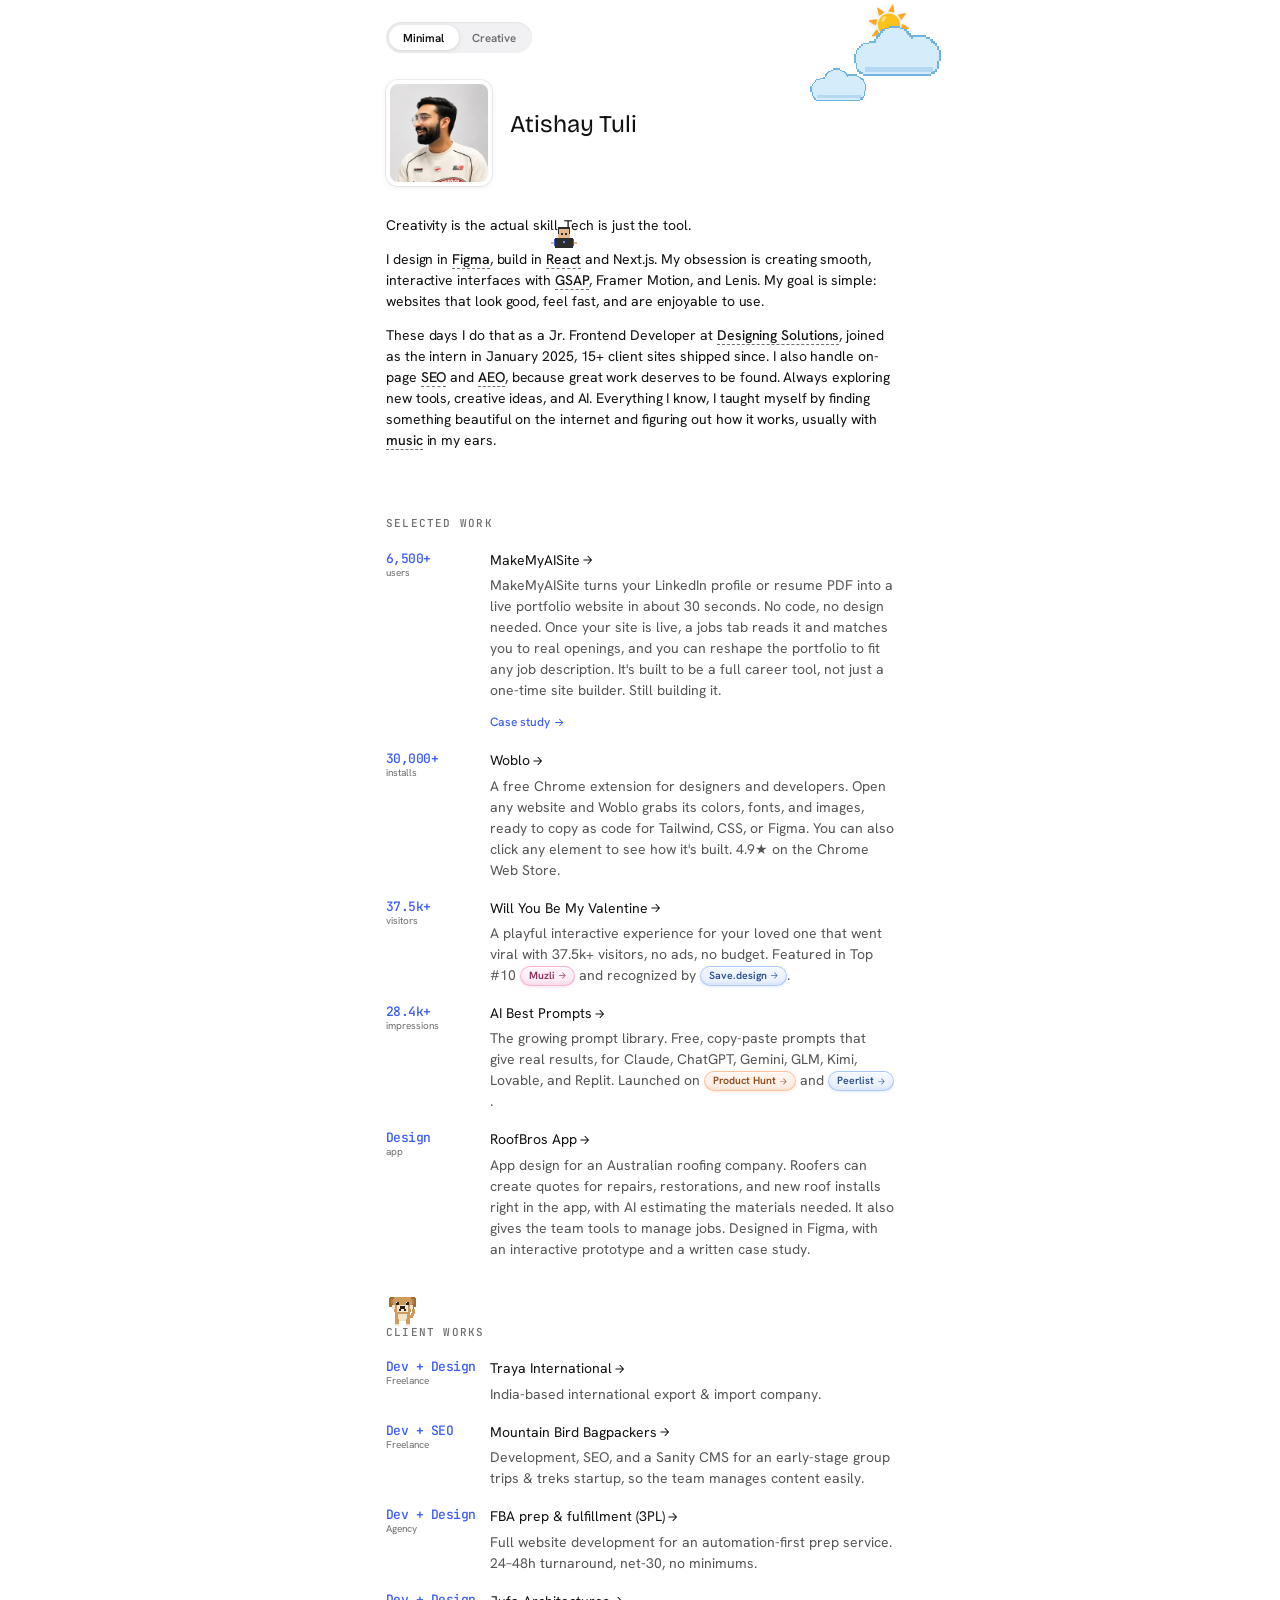
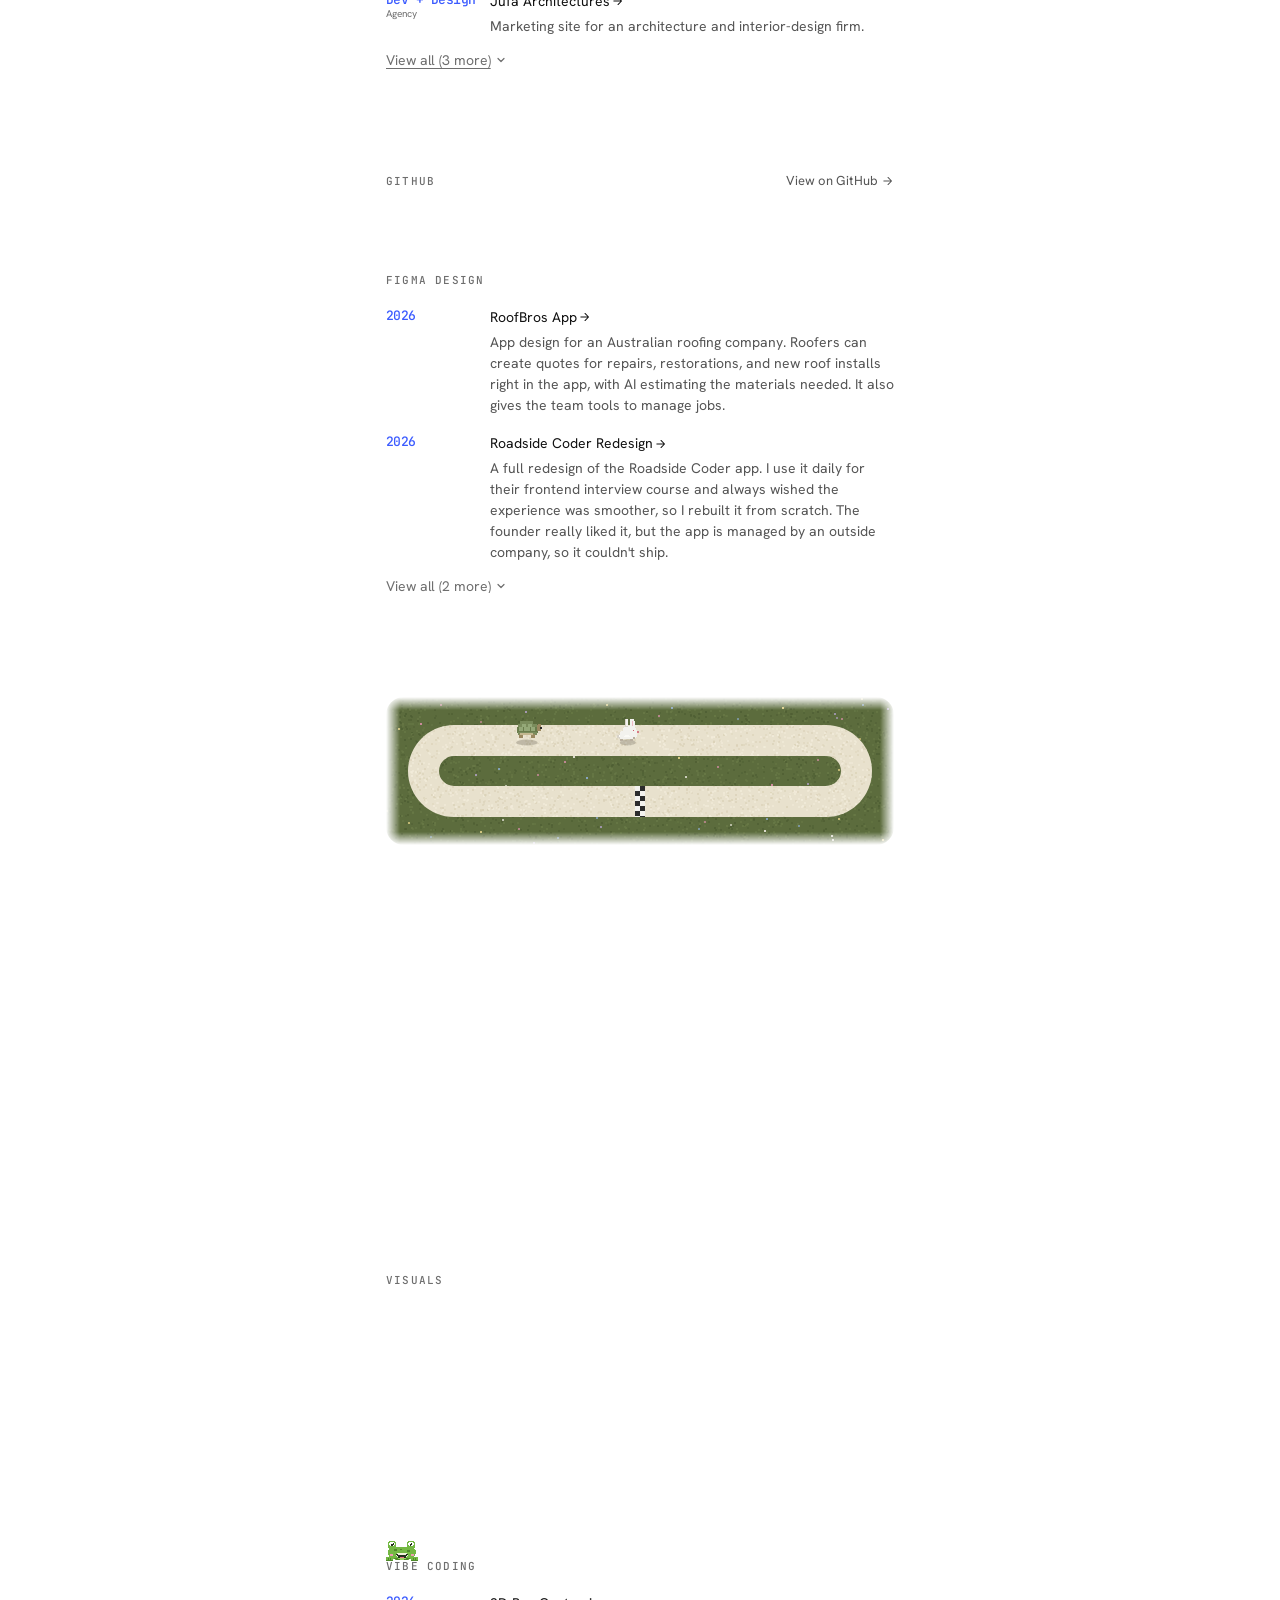
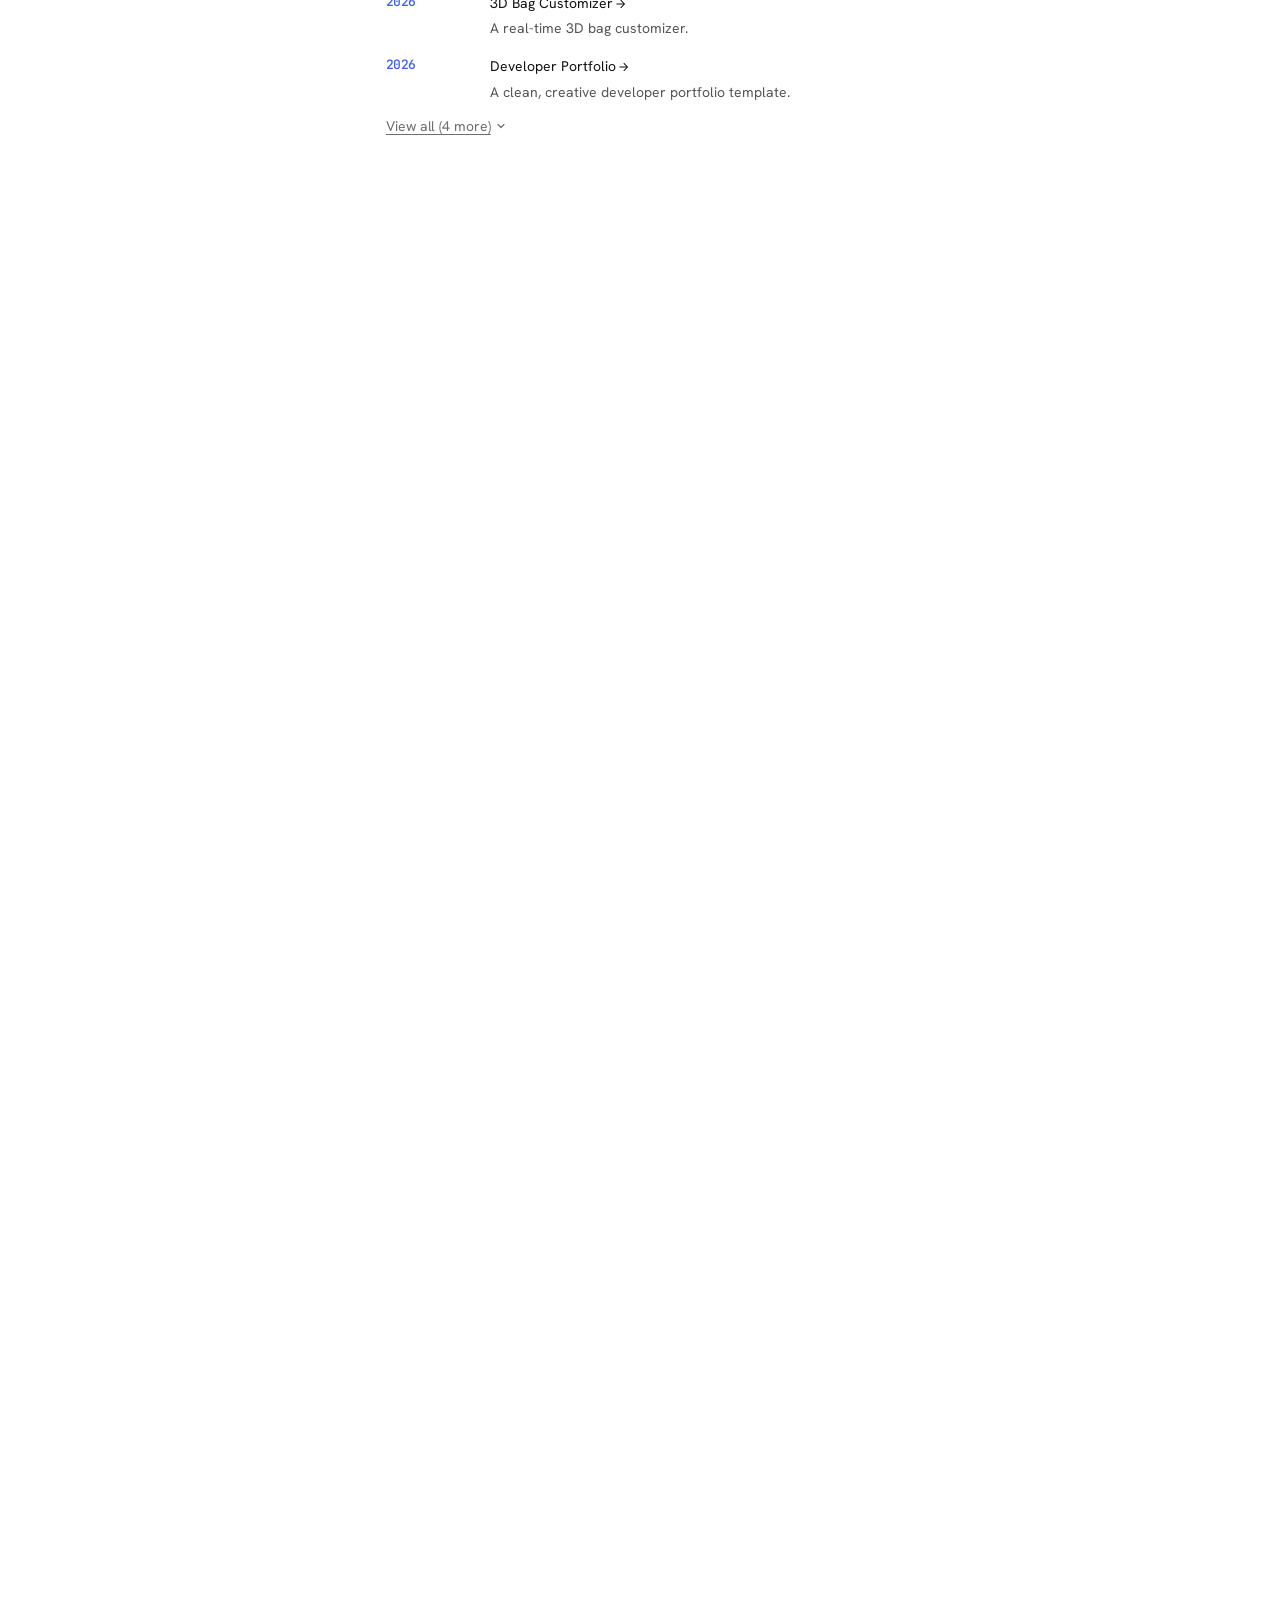
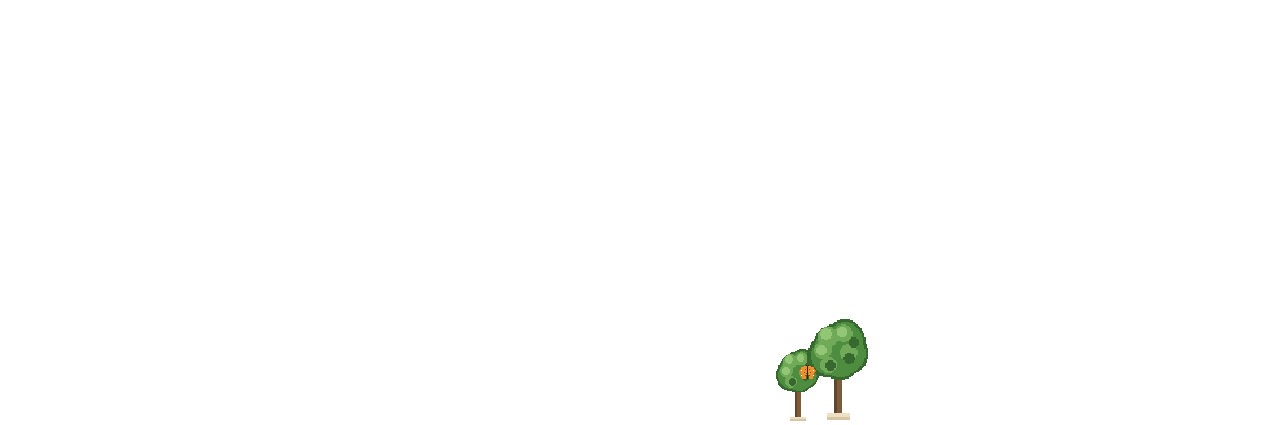
==== commit 90e9a5fd: "added animated graph" ====
--- a/index.html
+++ b/index.html
@@ -2014,19 +2014,40 @@
                 ></path></svg
             ></a>
           </div>
-          <div
-            class="gh-graph"
-            id="gh-graph"
-            role="img"
-            aria-label="My GitHub contribution graph for the last year"
-          ></div>
-          <div class="gh-peek gh-peek-eat" aria-hidden="true"><span class="gh-eat-inner"><span class="gh-panda gh-eat"><svg viewBox="0 0 24 20"><rect x="3" y="2" width="4" height="3" fill="#2c2c2c"/><rect x="17" y="2" width="4" height="3" fill="#2c2c2c"/><rect x="4" y="3" width="2" height="1" fill="#d7d6d0"/><rect x="18" y="3" width="2" height="1" fill="#d7d6d0"/><rect x="5" y="4" width="14" height="2" fill="#f3f2ee"/><rect x="3" y="6" width="18" height="2" fill="#f3f2ee"/><rect x="2" y="8" width="20" height="5" fill="#f3f2ee"/><rect x="3" y="13" width="18" height="2" fill="#f3f2ee"/><rect x="5" y="15" width="14" height="1" fill="#f3f2ee"/><rect x="5" y="7" width="4" height="4" fill="#2c2c2c"/><rect x="15" y="7" width="4" height="4" fill="#2c2c2c"/><rect x="6" y="8" width="2" height="2" fill="#ffffff"/><rect x="16" y="8" width="2" height="2" fill="#ffffff"/><rect x="7" y="9" width="1" height="1" fill="#2c2c2c"/><rect x="16" y="9" width="1" height="1" fill="#2c2c2c"/><rect x="11" y="11" width="2" height="2" fill="#2c2c2c"/><rect x="10" y="13" width="1" height="1" fill="#d7d6d0"/><rect x="13" y="13" width="1" height="1" fill="#d7d6d0"/><rect x="2" y="15" width="4" height="4" fill="#2c2c2c"/><rect x="18" y="15" width="4" height="4" fill="#2c2c2c"/><rect x="2" y="15" width="4" height="1" fill="#d7d6d0"/><rect x="18" y="15" width="4" height="1" fill="#d7d6d0"/></svg></span><span class="gh-cane"><svg viewBox="0 0 7 23"><rect x="0" y="1" width="2" height="2" fill="#5fa12f"/><rect x="4" y="0" width="2" height="2" fill="#8bc34a"/><rect x="5" y="2" width="1" height="1" fill="#8bc34a"/><rect x="2" y="2" width="3" height="21" fill="#b6c24f"/><rect x="2" y="2" width="1" height="21" fill="#cfda80"/><rect x="4" y="2" width="1" height="21" fill="#8d9f3e"/><rect x="2" y="2" width="3" height="1" fill="#cfda80"/><rect x="2" y="7" width="3" height="1" fill="#7a8f33"/><rect x="2" y="12" width="3" height="1" fill="#7a8f33"/><rect x="2" y="17" width="3" height="1" fill="#7a8f33"/></svg></span></span></div><div class="gh-peek gh-peek-shy" aria-hidden="true"><span class="gh-shy-inner"><span class="gh-panda"><svg viewBox="0 0 24 20"><rect x="3" y="2" width="4" height="3" fill="#2c2c2c"/><rect x="17" y="2" width="4" height="3" fill="#2c2c2c"/><rect x="4" y="3" width="2" height="1" fill="#d7d6d0"/><rect x="18" y="3" width="2" height="1" fill="#d7d6d0"/><rect x="5" y="4" width="14" height="2" fill="#f3f2ee"/><rect x="3" y="6" width="18" height="2" fill="#f3f2ee"/><rect x="2" y="8" width="20" height="5" fill="#f3f2ee"/><rect x="3" y="13" width="18" height="2" fill="#f3f2ee"/><rect x="5" y="15" width="14" height="1" fill="#f3f2ee"/><rect x="5" y="7" width="4" height="4" fill="#2c2c2c"/><rect x="15" y="7" width="4" height="4" fill="#2c2c2c"/><rect x="6" y="8" width="2" height="2" fill="#ffffff"/><rect x="16" y="8" width="2" height="2" fill="#ffffff"/><rect x="7" y="9" width="1" height="1" fill="#2c2c2c"/><rect x="16" y="9" width="1" height="1" fill="#2c2c2c"/><rect x="11" y="11" width="2" height="2" fill="#2c2c2c"/><rect x="10" y="13" width="1" height="1" fill="#d7d6d0"/><rect x="13" y="13" width="1" height="1" fill="#d7d6d0"/><rect x="2" y="15" width="4" height="4" fill="#2c2c2c"/><rect x="18" y="15" width="4" height="4" fill="#2c2c2c"/><rect x="2" y="15" width="4" height="1" fill="#d7d6d0"/><rect x="18" y="15" width="4" height="1" fill="#d7d6d0"/></svg></span></span></div>
-          <div class="gh-foot">
-            <span class="gh-foot-label">Less</span>
-            <span class="gh-key gh-l0"></span><span class="gh-key gh-l1"></span
-            ><span class="gh-key gh-l2"></span><span class="gh-key gh-l3"></span
-            ><span class="gh-key gh-l4"></span>
-            <span class="gh-foot-label">More</span>
+<div class="gh-peek gh-peek-eat" aria-hidden="true"><span class="gh-eat-inner"><span class="gh-panda gh-eat"><svg viewBox="0 0 24 20"><rect x="3" y="2" width="4" height="3" fill="#2c2c2c"/><rect x="17" y="2" width="4" height="3" fill="#2c2c2c"/><rect x="4" y="3" width="2" height="1" fill="#d7d6d0"/><rect x="18" y="3" width="2" height="1" fill="#d7d6d0"/><rect x="5" y="4" width="14" height="2" fill="#f3f2ee"/><rect x="3" y="6" width="18" height="2" fill="#f3f2ee"/><rect x="2" y="8" width="20" height="5" fill="#f3f2ee"/><rect x="3" y="13" width="18" height="2" fill="#f3f2ee"/><rect x="5" y="15" width="14" height="1" fill="#f3f2ee"/><rect x="5" y="7" width="4" height="4" fill="#2c2c2c"/><rect x="15" y="7" width="4" height="4" fill="#2c2c2c"/><rect x="6" y="8" width="2" height="2" fill="#ffffff"/><rect x="16" y="8" width="2" height="2" fill="#ffffff"/><rect x="7" y="9" width="1" height="1" fill="#2c2c2c"/><rect x="16" y="9" width="1" height="1" fill="#2c2c2c"/><rect x="11" y="11" width="2" height="2" fill="#2c2c2c"/><rect x="10" y="13" width="1" height="1" fill="#d7d6d0"/><rect x="13" y="13" width="1" height="1" fill="#d7d6d0"/><rect x="2" y="15" width="4" height="4" fill="#2c2c2c"/><rect x="18" y="15" width="4" height="4" fill="#2c2c2c"/><rect x="2" y="15" width="4" height="1" fill="#d7d6d0"/><rect x="18" y="15" width="4" height="1" fill="#d7d6d0"/></svg></span><span class="gh-cane"><svg viewBox="0 0 7 23"><rect x="0" y="1" width="2" height="2" fill="#5fa12f"/><rect x="4" y="0" width="2" height="2" fill="#8bc34a"/><rect x="5" y="2" width="1" height="1" fill="#8bc34a"/><rect x="2" y="2" width="3" height="21" fill="#b6c24f"/><rect x="2" y="2" width="1" height="21" fill="#cfda80"/><rect x="4" y="2" width="1" height="21" fill="#8d9f3e"/><rect x="2" y="2" width="3" height="1" fill="#cfda80"/><rect x="2" y="7" width="3" height="1" fill="#7a8f33"/><rect x="2" y="12" width="3" height="1" fill="#7a8f33"/><rect x="2" y="17" width="3" height="1" fill="#7a8f33"/></svg></span></span></div><div class="gh-peek gh-peek-shy" aria-hidden="true"><span class="gh-shy-inner"><span class="gh-panda"><svg viewBox="0 0 24 20"><rect x="3" y="2" width="4" height="3" fill="#2c2c2c"/><rect x="17" y="2" width="4" height="3" fill="#2c2c2c"/><rect x="4" y="3" width="2" height="1" fill="#d7d6d0"/><rect x="18" y="3" width="2" height="1" fill="#d7d6d0"/><rect x="5" y="4" width="14" height="2" fill="#f3f2ee"/><rect x="3" y="6" width="18" height="2" fill="#f3f2ee"/><rect x="2" y="8" width="20" height="5" fill="#f3f2ee"/><rect x="3" y="13" width="18" height="2" fill="#f3f2ee"/><rect x="5" y="15" width="14" height="1" fill="#f3f2ee"/><rect x="5" y="7" width="4" height="4" fill="#2c2c2c"/><rect x="15" y="7" width="4" height="4" fill="#2c2c2c"/><rect x="6" y="8" width="2" height="2" fill="#ffffff"/><rect x="16" y="8" width="2" height="2" fill="#ffffff"/><rect x="7" y="9" width="1" height="1" fill="#2c2c2c"/><rect x="16" y="9" width="1" height="1" fill="#2c2c2c"/><rect x="11" y="11" width="2" height="2" fill="#2c2c2c"/><rect x="10" y="13" width="1" height="1" fill="#d7d6d0"/><rect x="13" y="13" width="1" height="1" fill="#d7d6d0"/><rect x="2" y="15" width="4" height="4" fill="#2c2c2c"/><rect x="18" y="15" width="4" height="4" fill="#2c2c2c"/><rect x="2" y="15" width="4" height="1" fill="#d7d6d0"/><rect x="18" y="15" width="4" height="1" fill="#d7d6d0"/></svg></span></span></div>
+          <!-- .gh-body is the positioning box for the repo sheet. The pandas sit
+               outside it on purpose: their offsets are measured from the section. -->
+          <div class="gh-body">
+            <div
+              class="gh-graph"
+              id="gh-graph"
+              role="img"
+              aria-label="My GitHub contribution graph for the last year"
+            ></div>
+            <div class="gh-foot">
+              <span class="gh-total"></span>
+              <span class="gh-foot-label">Less</span>
+              <span class="gh-key gh-l0"></span><span class="gh-key gh-l1"></span
+              ><span class="gh-key gh-l2"></span><span class="gh-key gh-l3"></span
+              ><span class="gh-key gh-l4"></span>
+              <span class="gh-foot-label">More</span>
+            </div>
+            <div class="gh-repos" hidden>
+              <div class="gh-repo-bar">
+                <span class="gh-repo-label">Most active in</span>
+                <span class="gh-stack" aria-hidden="true"></span>
+                <button
+                  class="gh-repo-toggle"
+                  type="button"
+                  aria-expanded="false"
+                  aria-controls="gh-repo-list"
+                  aria-label="Show most active repositories"
+                >
+                  <svg viewBox="0 0 24 24" fill="none" stroke="currentColor" stroke-width="1.5" stroke-linecap="round" stroke-linejoin="round" aria-hidden="true"><circle cx="12" cy="12" r="10" /><path d="m16 10-4 4-4-4" /></svg>
+                </button>
+              </div>
+              <ul class="gh-repo-list" id="gh-repo-list" aria-label="Most active repositories"></ul>
+            </div>
           </div>
         </section>
 
--- a/styles/app.css
+++ b/styles/app.css
@@ -986,20 +986,28 @@
       .gh-pad {
         background: transparent;
       }
+      /* One accent drives the whole scale: each level is --accent laid over the
+         empty-cell colour at 30/52/76/100%. It follows the theme on its own —
+         the old hand-picked hexes were never overridden for dark, so dark mode
+         was showing the light ramp. The hex lines are fallbacks for browsers
+         without color-mix(). */
       .gh-l0 {
         background: var(--gh-empty, #eceef3);
       }
       .gh-l1 {
         background: #c6d2ff;
+        background: color-mix(in srgb, var(--accent) 30%, var(--gh-empty, #eceef3));
       }
       .gh-l2 {
         background: #93a8ff;
+        background: color-mix(in srgb, var(--accent) 52%, var(--gh-empty, #eceef3));
       }
       .gh-l3 {
         background: #6079ff;
+        background: color-mix(in srgb, var(--accent) 76%, var(--gh-empty, #eceef3));
       }
       .gh-l4 {
-        background: #3b5bff;
+        background: var(--accent);
       }
       .gh-foot {
         display: flex;
@@ -1018,6 +1026,283 @@
         height: 8px;
         border-radius: 2px;
         display: inline-block;
+      }
+      .gh-total {
+        margin-right: auto;
+        font-variant-numeric: tabular-nums;
+      }
+
+      /* Column-by-column reveal the first time the grid scrolls into view.
+         A curtain in the page colour sits over the grid and shrinks off to
+         the right a column every 12ms. It animates transform, so it runs on
+         the compositor and keeps stepping even while the main thread is busy
+         (a clip-path version froze mid-reveal after a mode switch). The page
+         behind the grid is a flat --body-bg, so the curtain is invisible.
+         Pandas sit above it: .gh-body makes no stacking context. */
+      .gh-body::before {
+        content: "";
+        position: absolute;
+        z-index: 1;
+        left: 0;
+        right: 0;
+        top: 0;
+        height: 68px; /* the grid: 7 rows of 8px + 6 gaps of 2px */
+        background: var(--body-bg);
+        pointer-events: none;
+        transform-origin: 100% 50%;
+        transform: scaleX(0);
+      }
+      .gh-body.gh-wait::before {
+        transform: scaleX(1);
+      }
+      .gh-body.gh-sweep::before {
+        animation: gh-sweep calc(var(--gh-cols, 50) * 12ms) steps(var(--gh-cols, 50), end) both;
+      }
+      @keyframes gh-sweep {
+        from { transform: scaleX(1); }
+        to { transform: scaleX(0); }
+      }
+
+      /* Day tooltip. Lives on <body> so it can clamp to the viewport edge. */
+      .gh-tip {
+        position: fixed;
+        left: 0;
+        top: 0;
+        z-index: 1000;
+        pointer-events: none;
+        white-space: nowrap;
+        padding: 4px 8px;
+        border-radius: 8px;
+        background: var(--grey1);
+        color: var(--body-bg);
+        font: 500 11px/1.4 "Hanken Grotesk", sans-serif;
+        box-shadow: 0 4px 14px rgba(0, 0, 0, 0.14);
+        /* display:none while hidden, not just opacity:0. Chrome gives every
+           position:fixed element its own GPU layer, so an invisible tooltip
+           would sit on the GPU for the whole visit (and force the repo row it
+           overlapped onto one too). allow-discrete + @starting-style keep the
+           fade in and out; browsers without them just show and hide it. */
+        display: none;
+        opacity: 0;
+        scale: 0.94;
+        transform-origin: 50% 100%;
+        transition:
+          opacity 0.14s cubic-bezier(0.22, 1, 0.36, 1),
+          scale 0.14s cubic-bezier(0.22, 1, 0.36, 1),
+          display 0.14s allow-discrete;
+      }
+      .gh-tip.is-on {
+        display: block;
+        opacity: 1;
+        scale: 1;
+      }
+      @starting-style {
+        .gh-tip.is-on {
+          opacity: 0;
+          scale: 0.94;
+        }
+      }
+
+      /* "Most active in" sheet. Collapsed it is a 46px bar under the legend;
+         open, it grows up over the grid. The bar's space is reserved up front
+         (padding on .gh-body) so the fetch landing never shifts the page. */
+      /* The sheet is tinted from --accent, so it reads as part of the cobalt
+         grid rather than a neutral box, and follows the theme on its own. */
+      .gh-activity {
+        --gh-sheet: #eef1ff;
+        --gh-sheet: color-mix(in srgb, var(--accent) 8%, var(--body-bg, #fff));
+      }
+      .gh-body {
+        position: relative;
+        padding-bottom: 58px;
+      }
+      .gh-activity.gh-no-repos .gh-body {
+        padding-bottom: 0;
+      }
+      .gh-repos {
+        position: absolute;
+        inset: -8px -10px 0;
+        z-index: 4;
+        display: flex;
+        flex-direction: column;
+        overflow: hidden;
+        border-radius: 14px;
+        background: var(--gh-sheet);
+        /* clip-path, not height: it animates without re-running layout, and
+           the clipped-away part stops taking hits, so the grid under a closed
+           sheet still gets its tooltips */
+        clip-path: inset(calc(100% - 46px) 0 0 0 round 14px);
+        transition: clip-path 0.5s cubic-bezier(0.22, 1, 0.36, 1);
+      }
+      .gh-repos.is-open {
+        clip-path: inset(0 0 0 0 round 14px);
+      }
+      .gh-repos[hidden] {
+        display: none;
+      }
+      .gh-repo-bar {
+        margin-top: auto;
+        flex: 0 0 46px;
+        display: flex;
+        align-items: center;
+        gap: 10px;
+        padding: 0 8px 0 14px;
+      }
+      .gh-repo-label {
+        flex: 1;
+        min-width: 0;
+        overflow: hidden;
+        text-overflow: ellipsis;
+        white-space: nowrap;
+        font-family: "Hanken Grotesk", sans-serif;
+        font-size: 13px;
+        color: var(--grey2);
+      }
+      .gh-stack {
+        display: flex;
+      }
+      .gh-stack .gh-av + .gh-av {
+        margin-left: -8px;
+      }
+      .gh-repos.is-open .gh-stack {
+        visibility: hidden;
+      }
+      .gh-av {
+        flex: 0 0 24px;
+        width: 24px;
+        height: 24px;
+        display: grid;
+        place-items: center;
+        overflow: hidden;
+        border-radius: 50%;
+        background: var(--accent);
+        /* body-bg, not white: 5.2:1 on light cobalt, 6.3:1 on the dark one */
+        color: var(--body-bg);
+        box-shadow: 0 0 0 2px var(--gh-sheet);
+        font: 600 11px/1 "Hanken Grotesk", sans-serif;
+        text-transform: uppercase;
+      }
+      .gh-av img {
+        width: 100%;
+        height: 100%;
+        object-fit: cover;
+      }
+      .gh-repo-toggle {
+        flex: 0 0 30px;
+        width: 30px;
+        height: 30px;
+        display: grid;
+        place-items: center;
+        padding: 0;
+        border: 0;
+        border-radius: 50%;
+        background: var(--body-bg);
+        color: var(--accent);
+        cursor: pointer;
+        transition:
+          background-color 0.18s ease,
+          scale 0.16s cubic-bezier(0.34, 1.1, 0.64, 1);
+      }
+      .gh-repo-toggle:hover {
+        background: color-mix(in srgb, var(--accent) 12%, var(--body-bg));
+      }
+      .gh-repo-toggle:active {
+        scale: 0.94;
+      }
+      .gh-repo-toggle:focus-visible {
+        outline: 2px solid var(--accent);
+        outline-offset: 2px;
+      }
+      .gh-repo-toggle svg {
+        width: 26px;
+        height: 26px;
+        transition: rotate 0.55s cubic-bezier(0.34, 1.3, 0.64, 1);
+      }
+      .gh-repos.is-open .gh-repo-toggle svg {
+        rotate: 180deg;
+      }
+      .gh-repo-list {
+        /* after the toggle in the DOM (so Tab goes toggle -> rows), but
+           drawn above the bar */
+        order: -1;
+        list-style: none;
+        margin: 0;
+        padding: 6px 4px 0;
+        /* Closed rows don't paint at all, not just sit at opacity 0: faded
+           content still counts for GPU overlap tests, and the rows over the
+           reveal's curtain were being promoted to layers. The delay lets the
+           close fade finish first. */
+        visibility: hidden;
+        transition: visibility 0s linear 0.2s;
+      }
+      .gh-repos.is-open .gh-repo-list {
+        visibility: visible;
+        transition-delay: 0s;
+      }
+      .gh-repo {
+        display: flex;
+        align-items: center;
+        gap: 12px;
+        padding: 5px 10px;
+        border-radius: 10px;
+        color: var(--grey1);
+        text-decoration: none;
+        font-family: "Hanken Grotesk", sans-serif;
+        font-size: 13px;
+        transition: background-color 0.18s ease;
+      }
+      .gh-repo:hover {
+        background: color-mix(in srgb, var(--accent) 10%, transparent);
+      }
+      .gh-repo:focus-visible {
+        outline: 2px solid var(--accent);
+        outline-offset: -2px;
+      }
+      /* Row avatars are the stack avatars' landing spots (see the FLIP in
+         script.js), so they switch instantly; only the text fades in. */
+      .gh-repo .gh-av {
+        visibility: hidden;
+      }
+      .gh-repos.is-open .gh-repo .gh-av {
+        visibility: visible;
+      }
+      .gh-repo-name {
+        flex: 1;
+        min-width: 0;
+        overflow: hidden;
+        text-overflow: ellipsis;
+        white-space: nowrap;
+      }
+      .gh-repo-count {
+        color: var(--grey2);
+        font-size: 12px;
+        font-variant-numeric: tabular-nums;
+      }
+      .gh-repo-name,
+      .gh-repo-count {
+        opacity: 0;
+        translate: 0 16px;
+        transition:
+          opacity 0.18s ease,
+          translate 0.18s ease;
+      }
+      .gh-repos.is-open .gh-repo-name,
+      .gh-repos.is-open .gh-repo-count {
+        opacity: 1;
+        translate: 0 0;
+        transition:
+          opacity 0.4s cubic-bezier(0.22, 1, 0.36, 1),
+          translate 0.55s cubic-bezier(0.34, 1.3, 0.64, 1);
+        transition-delay: calc(80ms + var(--i, 0) * 45ms);
+      }
+      @media (prefers-reduced-motion: reduce) {
+        .gh-repos,
+        .gh-repo-toggle svg,
+        .gh-repo-name,
+        .gh-repo-count,
+        .gh-tip {
+          transition: none !important;
+        }
       }
 
       /* ============ MODE TOGGLE ============ */
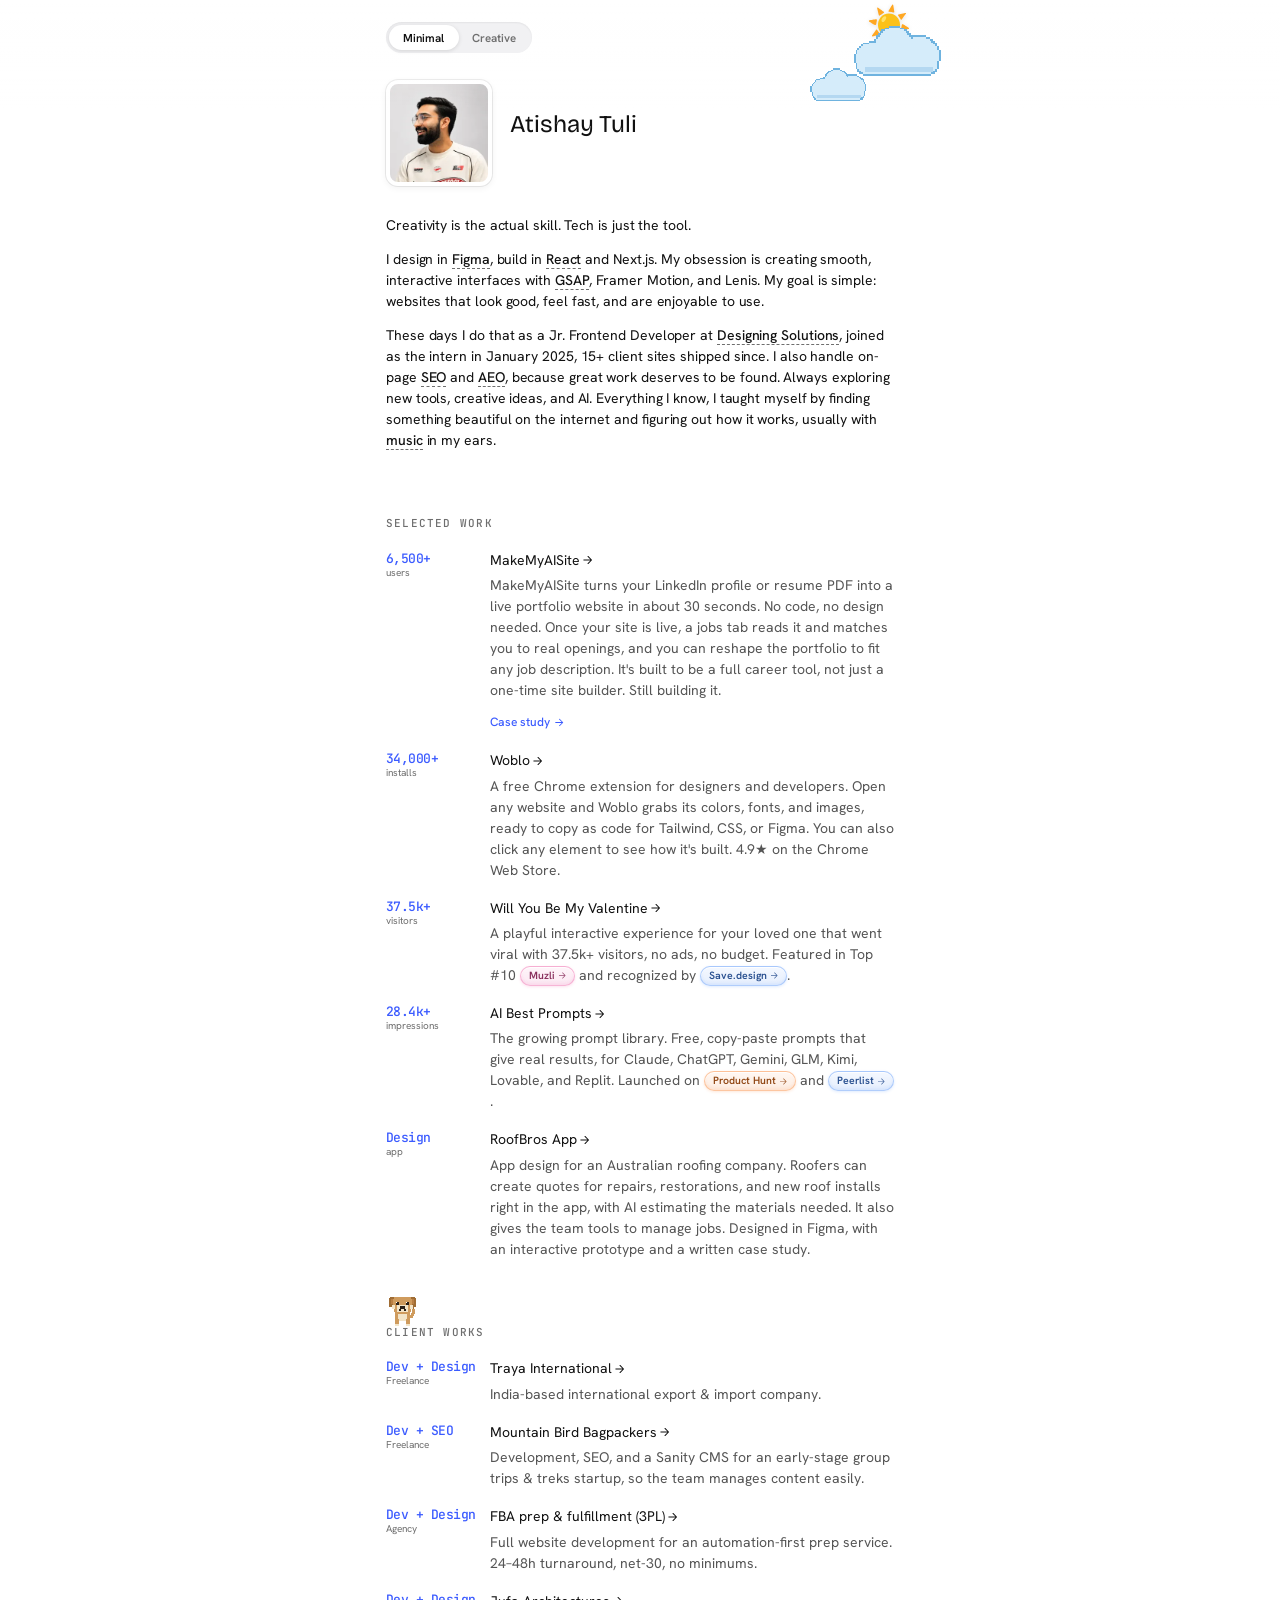
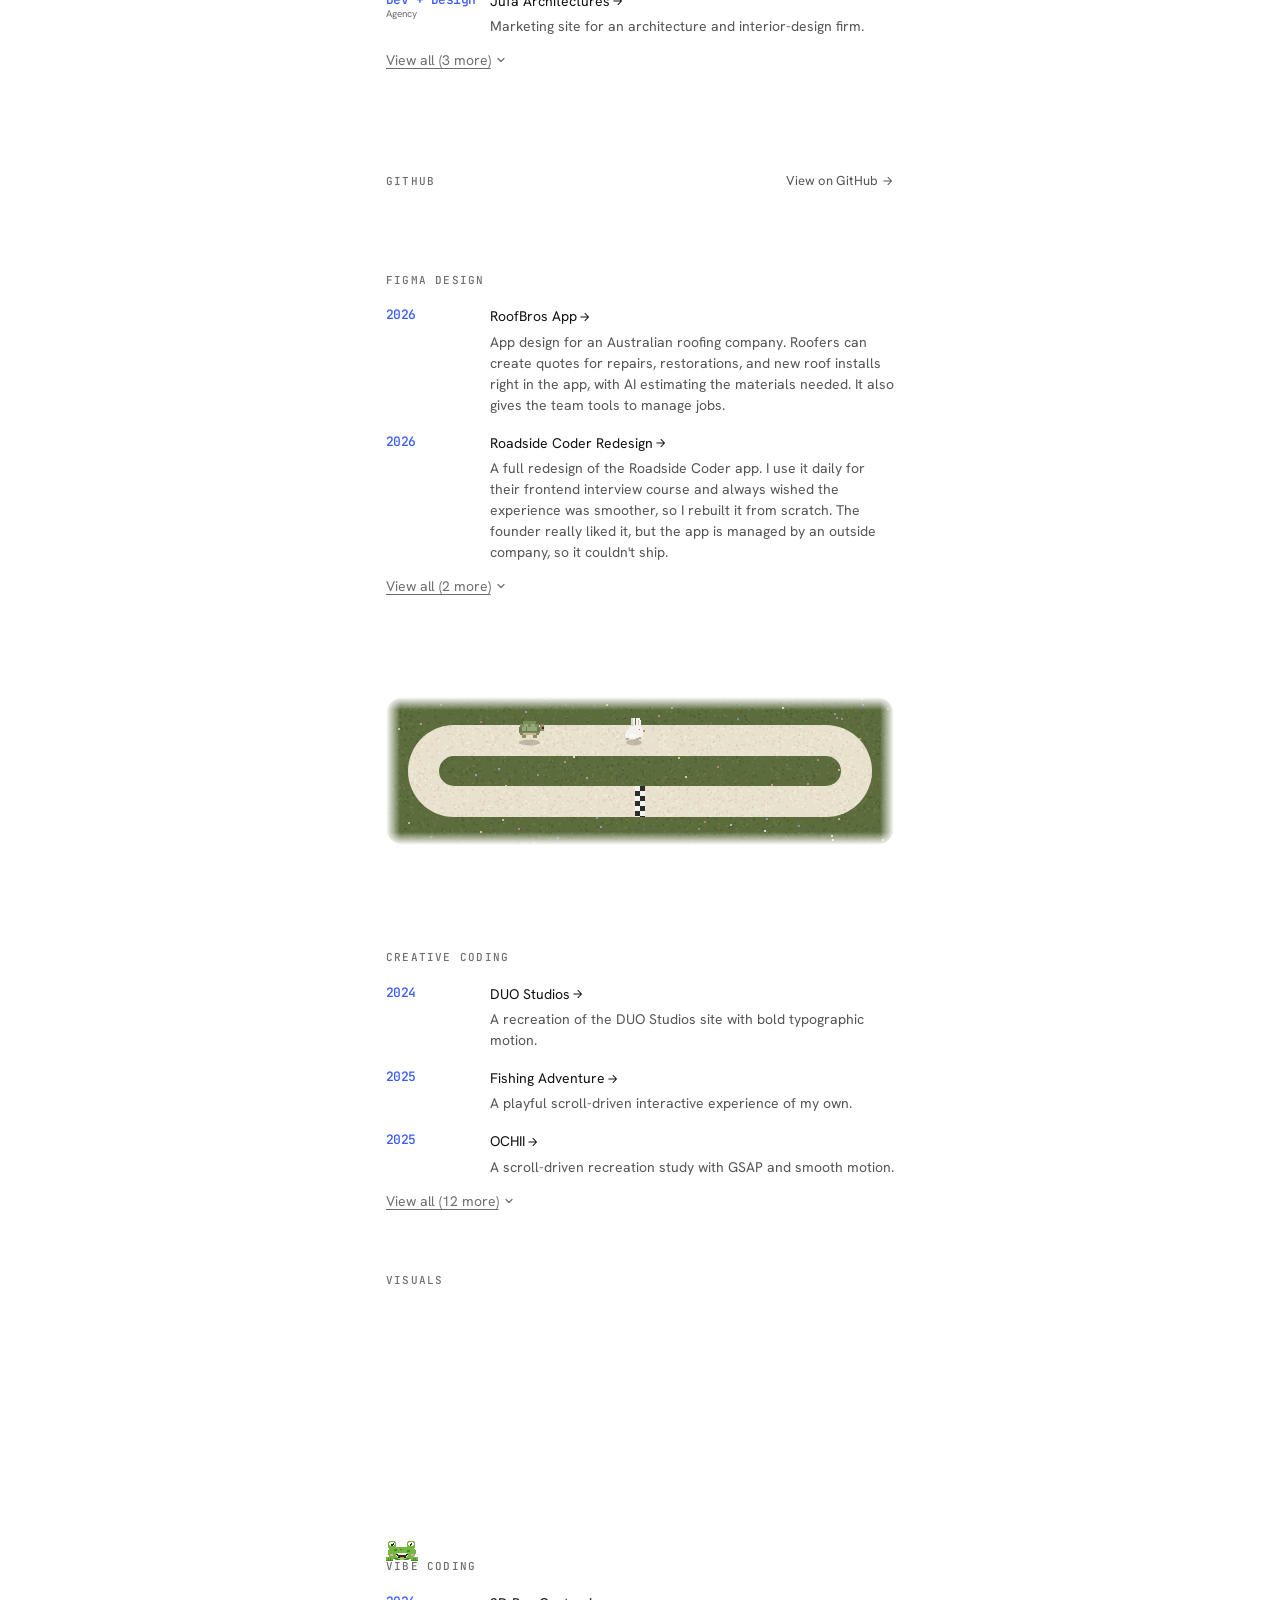
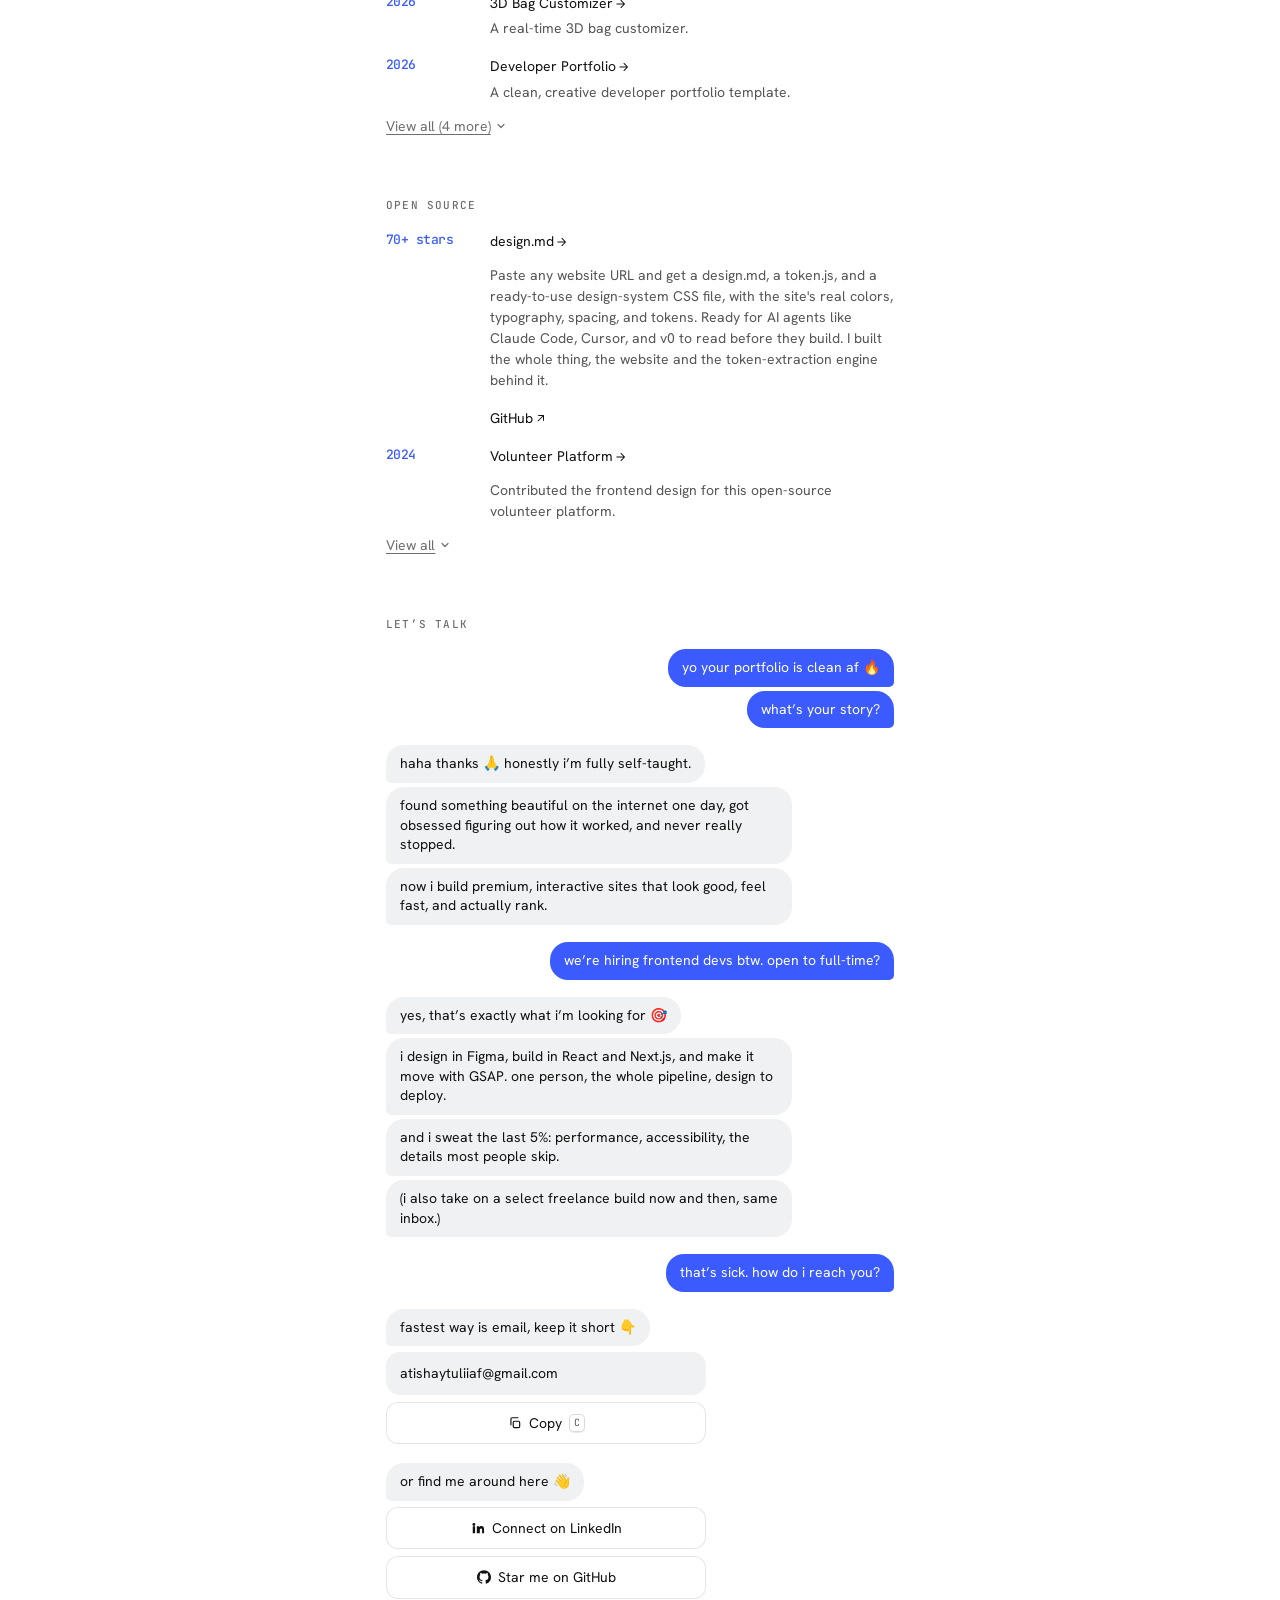
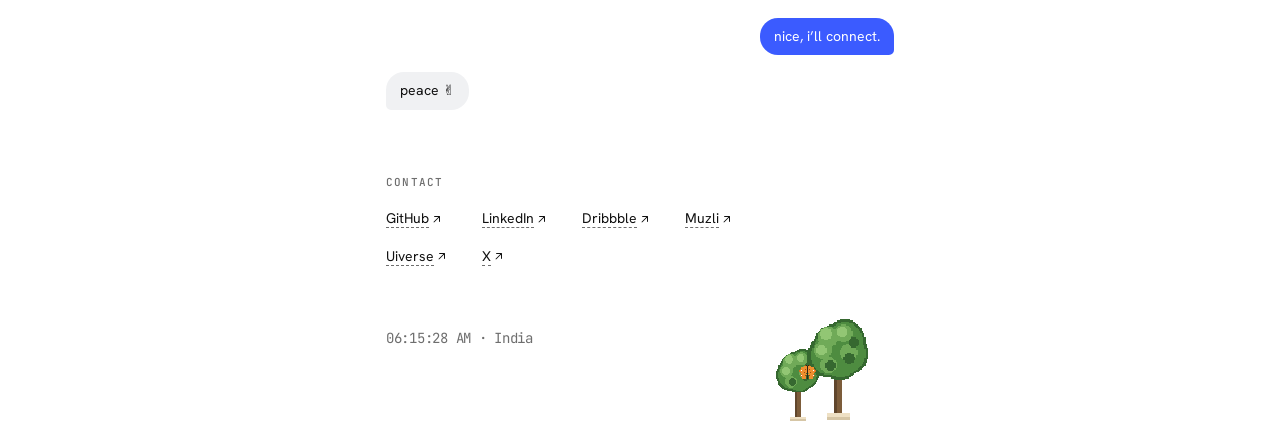
==== commit f26491bd: "updated number" ====
--- a/index.html
+++ b/index.html
@@ -313,7 +313,7 @@
                   ><span class="fv-card-text"
                     ><span class="fv-card-name">Woblo</span
                     ><span class="fv-card-desc">A free Chrome extension for designers and developers. Open any website and Woblo grabs its colors, fonts, and images, ready to copy as code for Tailwind, CSS, or Figma. You can also click any element to see how it&rsquo;s built.</span
-                    ><span class="fv-card-meta">30,000+ installs &middot; 4.9&#9733; on the Chrome Web Store</span></span
+                    ><span class="fv-card-meta">34,000+ installs &middot; 4.9&#9733; on the Chrome Web Store</span></span
                   ><span class="fv-card-arrow" aria-hidden="true"
                     ><svg width="13" height="13" viewBox="0 0 12 12" fill="none"><use href="#i-arrow" fill="currentColor"/></svg></span
                 ></a>
@@ -1225,7 +1225,7 @@
                     <span class="gm-cap">users on MakeMyAISite &middot; #2 on Google</span>
                   </li>
                   <li class="gm-stat" style="--i: 2">
-                    <span class="gm-num">30,000+</span>
+                    <span class="gm-num">34,000+</span>
                     <span class="gm-cap">Woblo installs &middot; 4.9&#9733; on the Chrome Web Store</span>
                   </li>
                   <li class="gm-stat" style="--i: 3">
@@ -1566,7 +1566,7 @@
             </li>
             <li class="project-item">
               <div class="project-year">
-                <span>30,000+</span><span class="metric-label">installs</span>
+                <span>34,000+</span><span class="metric-label">installs</span>
               </div>
               <div class="project-body">
                 <h3 class="project-title">
--- a/styles/app.css
+++ b/styles/app.css
@@ -263,37 +263,21 @@
         }
       }
 
-      /* Load performance: skip layout + paint for below-the-fold sections until
-         they scroll near the viewport. Measured effect (mobile, simulate
-         throttling, median of 4 runs, single-variable A/B auto vs visible):
-         LCP ~4.46s -> ~4.05s (-0.4s), TBT ~90ms -> ~15ms (-75ms), perf score
-         +6. FCP is unchanged (the hero isn't deferred, so the first pixel lands
-         at the same time) and CLS stayed 0.000 in every run. It does NOT reduce
-         total style/layout time over the session (those sections still lay out
-         when scrolled to); the win is taking off-screen layout off the load
-         critical path. No JS, no SEO cost (nodes stay in the DOM, just
-         deferred). `auto <h>` is a placeholder height only until a section
-         renders once, then the real size is remembered. The hero is excluded so
-         FCP is unaffected; the race canvas is excluded so its clientWidth is
-         measurable at eval.
-         EXCLUDED (would be visibly clipped): content-visibility forces
-         `contain: paint`, which clips anything overflowing the section box. So
-         we must NOT apply it to sections with intentional overflow:
-           - .photo-scroller-section (Visuals / AI Visuals) breaks out to
-             full-bleed via margin: calc(-50vw + 50%) -> clipping trims it back
-             to the column.
-           - .post-list.has-mascot perches a dog/frog ABOVE the section
-             (bottom: calc(100% - 3px)) -> clipping eats the mascot.
-           - .gh-activity has pandas peeking out its edges (.gh-peek-eat at
-             left: -15px) -> clipping trims the panda.
-         Hence only plain post-lists + gold-mine + footers below. */
-      .post-list:not(.has-mascot),
-      .gold-mine,
-      .creative-footer,
-      .site-footer {
-        content-visibility: auto;
-        contain-intrinsic-size: auto 560px;
-      }
+      /* No content-visibility on the page sections, on purpose.
+         It used to be `content-visibility: auto; contain-intrinsic-size: auto
+         560px` on the plain post-lists and footers, to take off-screen layout
+         off the load path. But one 560px placeholder can't fit sections that
+         really measure 14px (footer) to 1094px (Let's talk): on a first visit
+         the page changed length by ~1090px (desktop) / ~760px (phone) WHILE it
+         was being scrolled. Each correction re-laid out the whole document
+         from the root mid-scroll; with Lenis that is a visible freeze. A/B, full
+         wheel scroll at 6x CPU, 4 runs: worst freeze 256ms -> 112ms, total
+         time frozen 2.06s -> 1.02s, 15ms+ layouts 12 -> 3. The sections are
+         small text lists, so rendering them up front is cheap. (`auto` only
+         remembers a size after the first render, so it never helped the first
+         pass, which is every recruiter's.) The photo-scroller tiles keep theirs
+         (see .photo-scroller > *): that strip is horizontal and its height
+         doesn't depend on them, so it can't change the page length. */
 
       /* Sparrow: flies in, perches, idles, flies off */
       .bird {
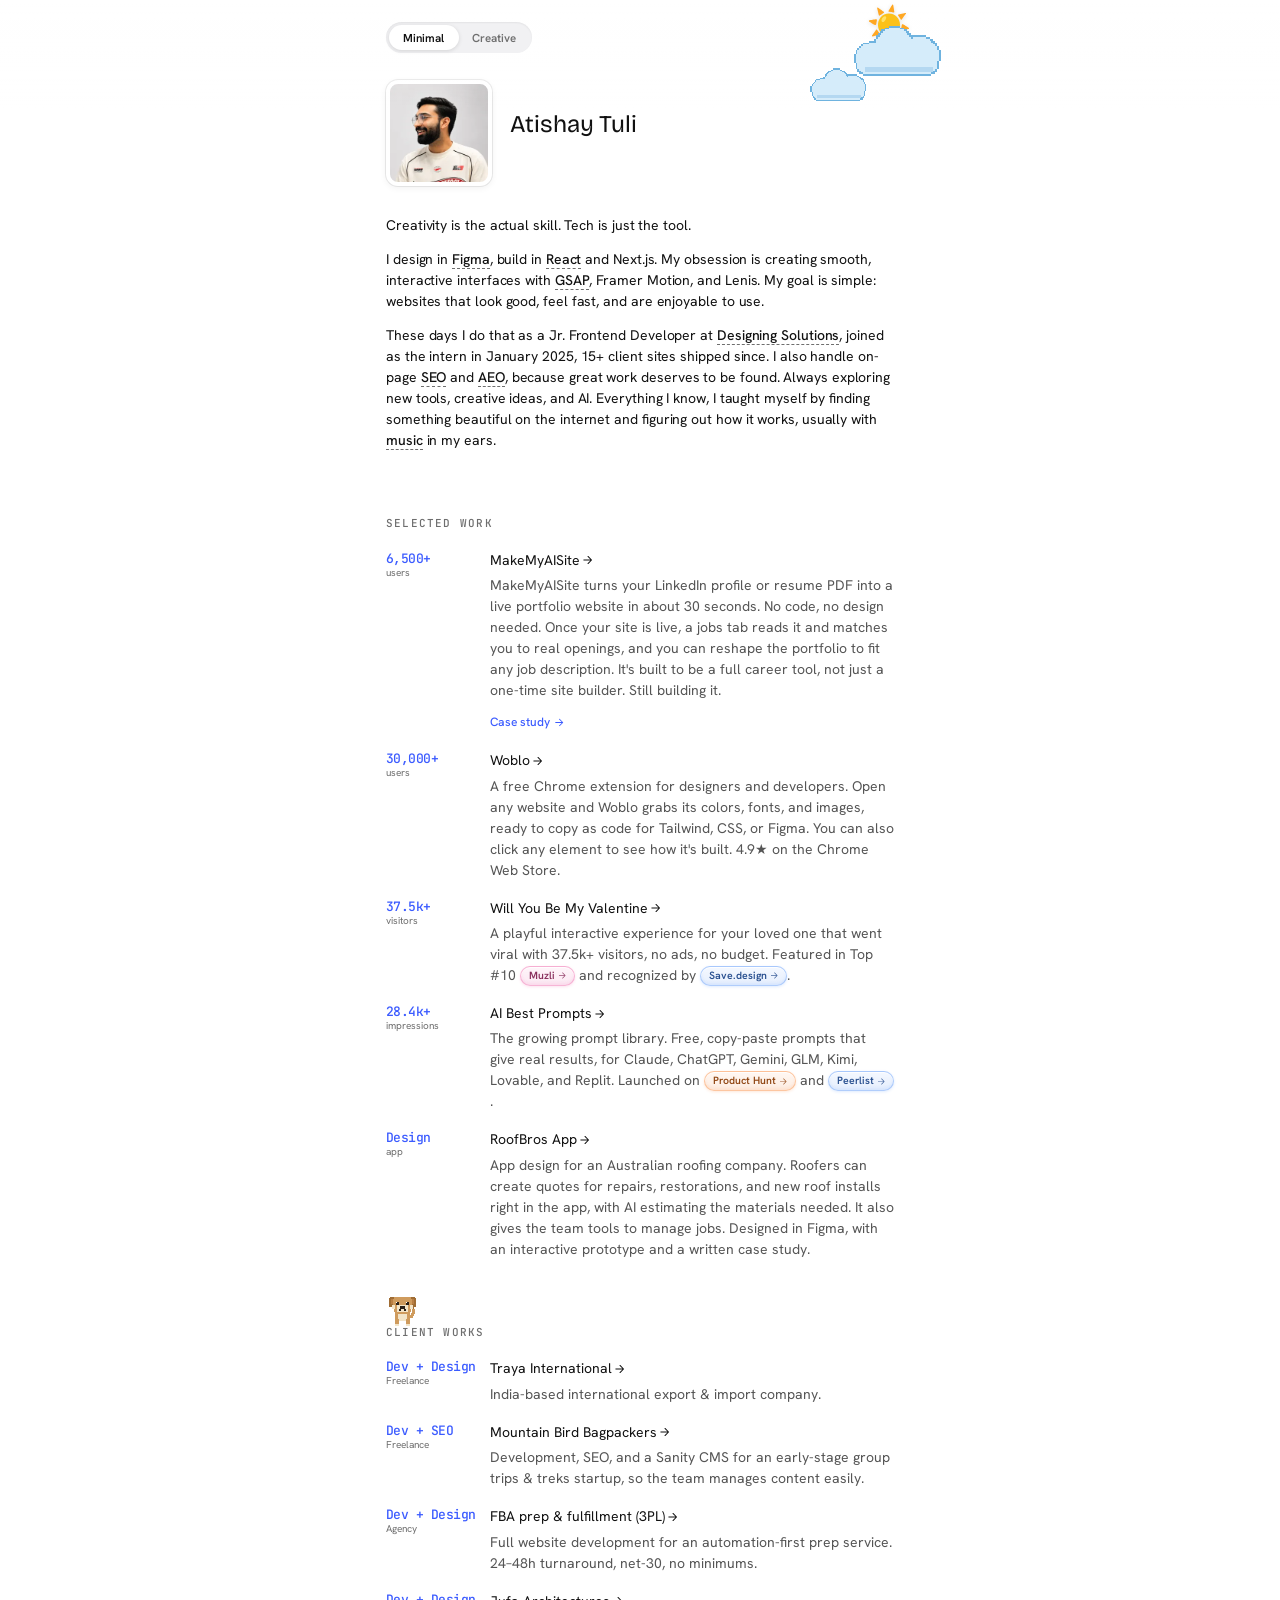
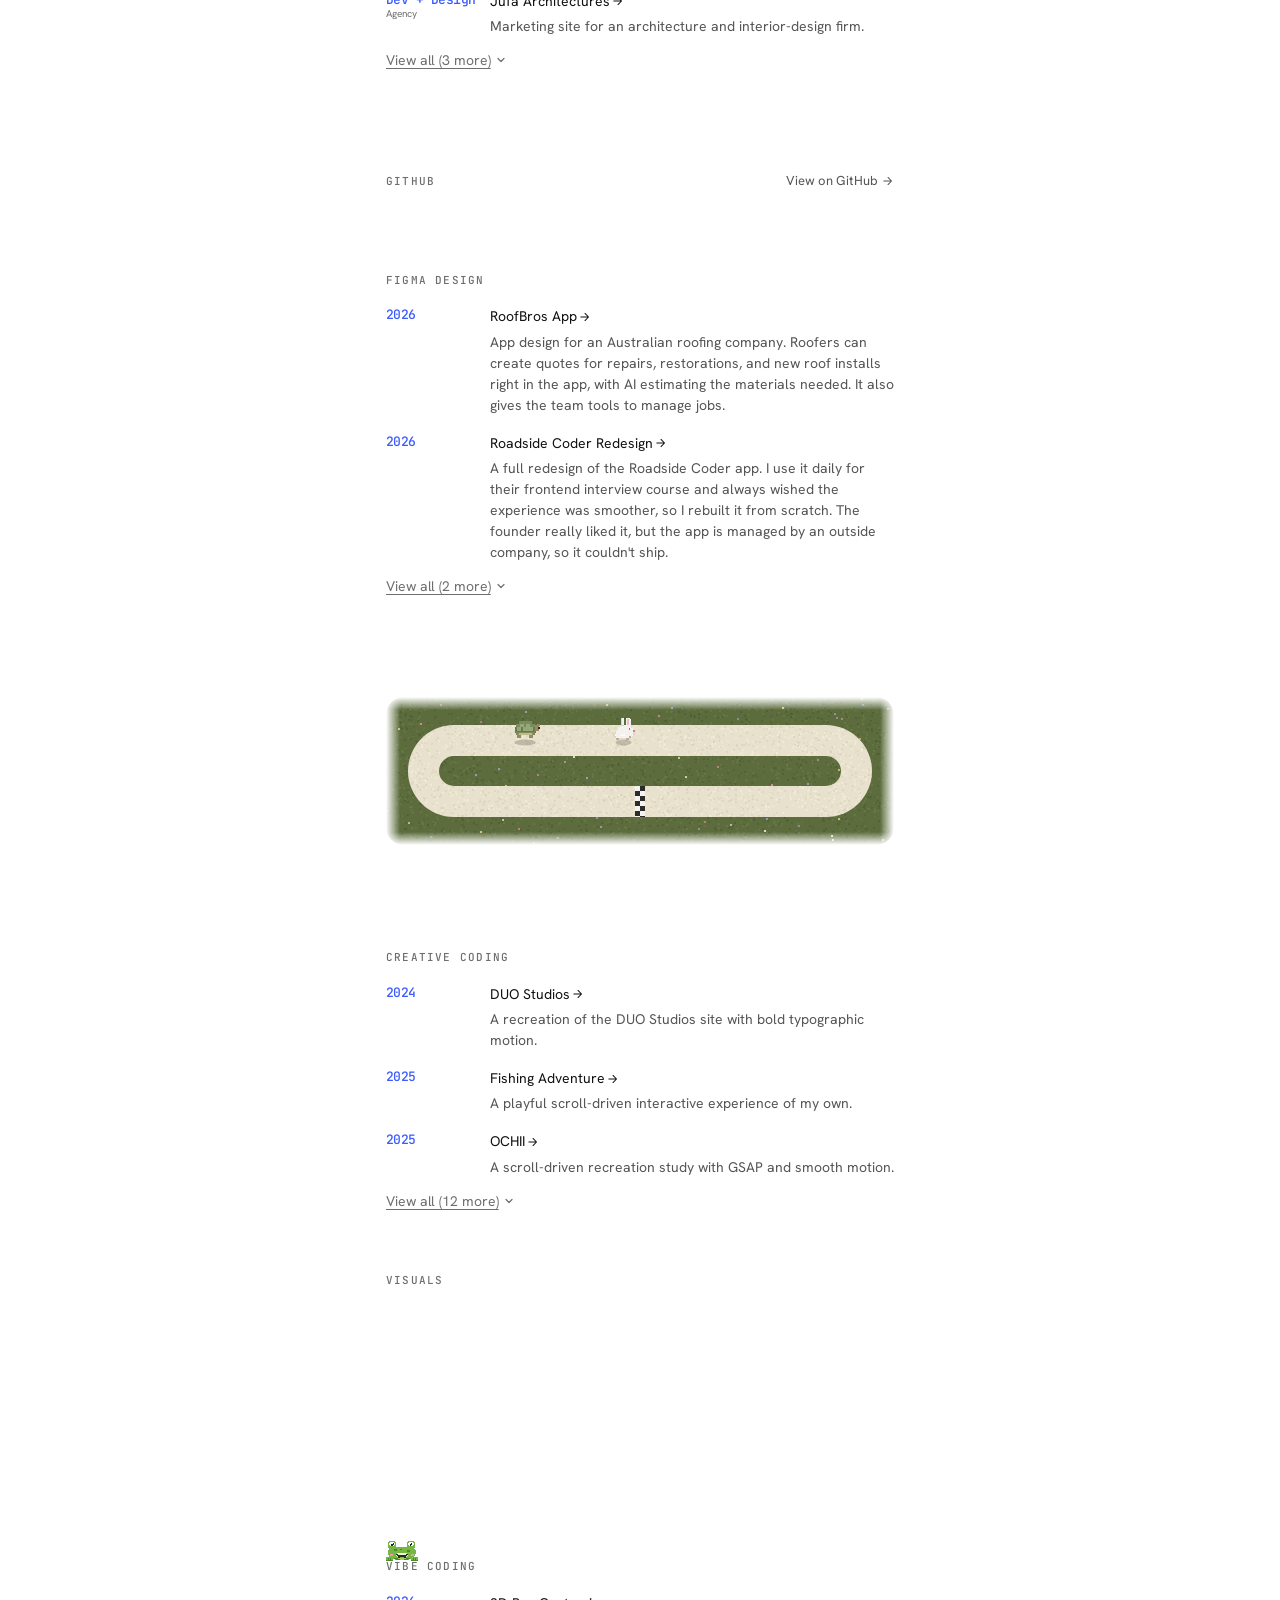
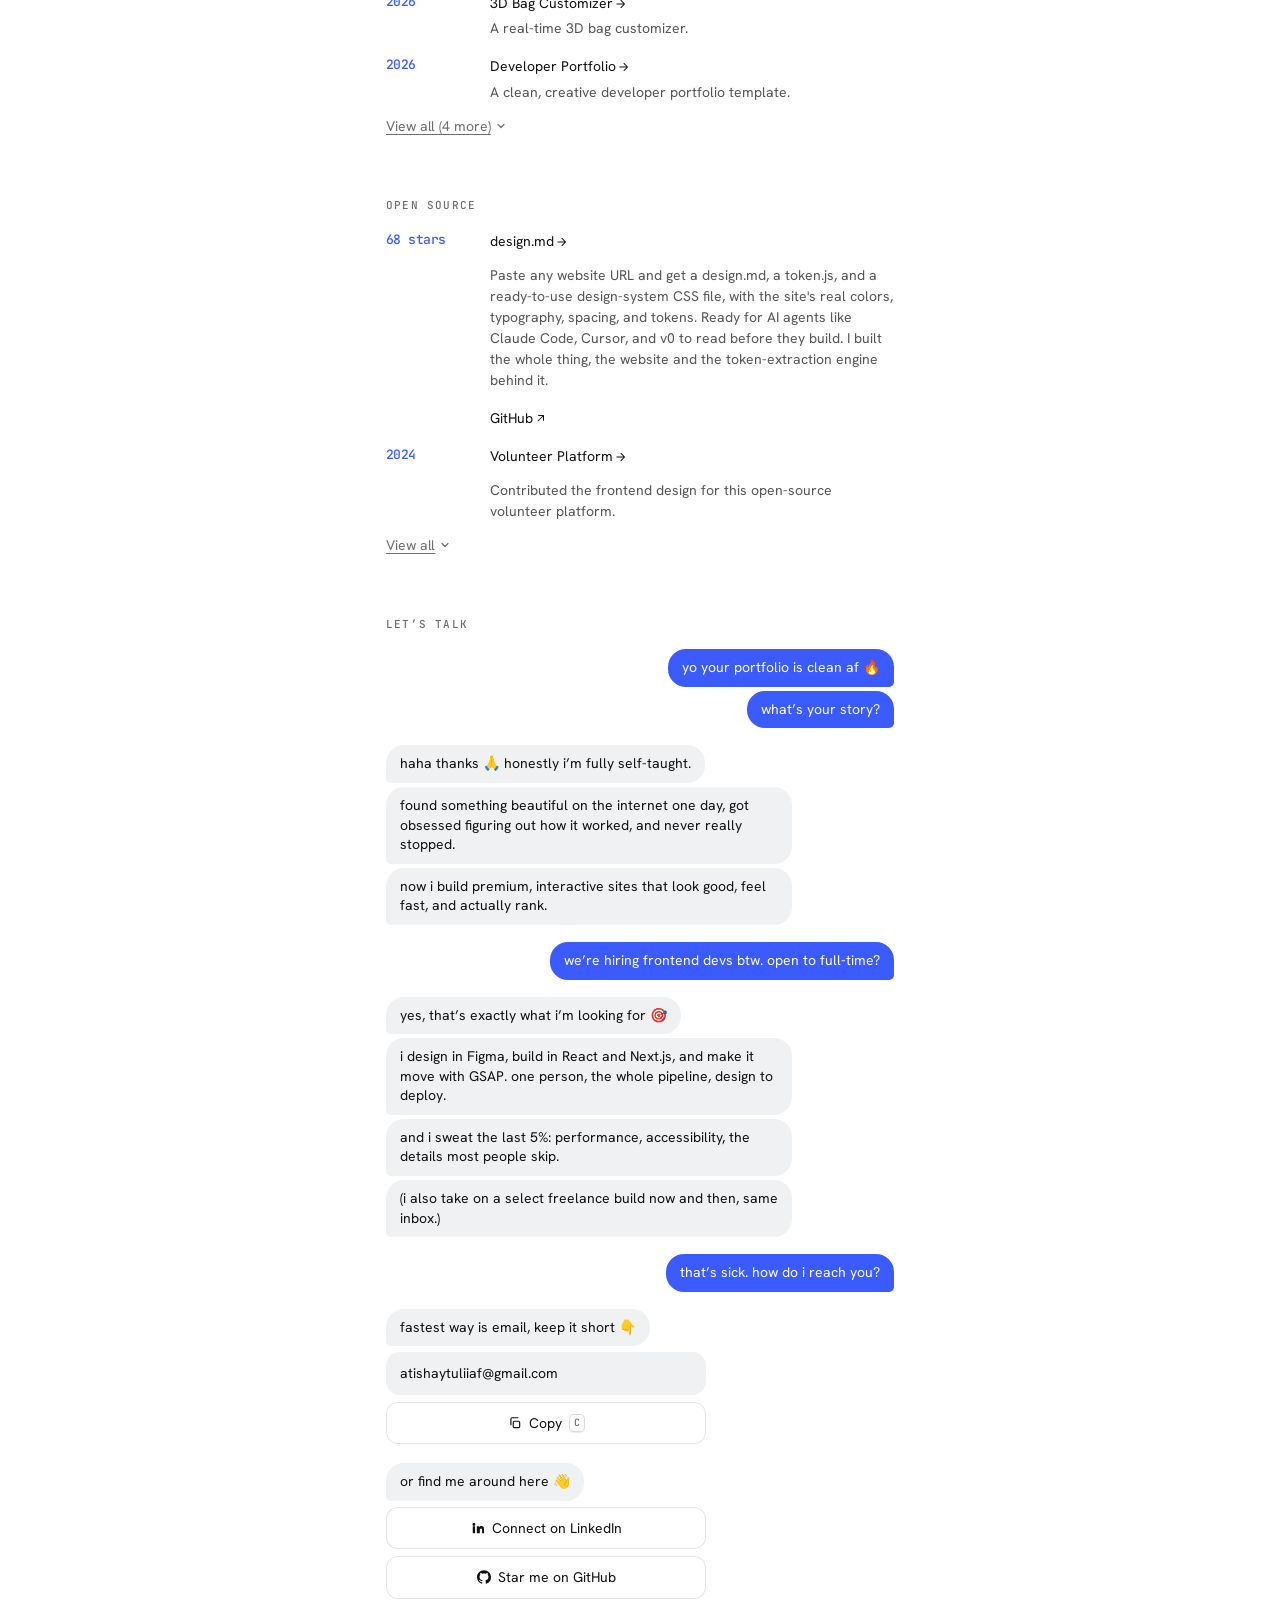
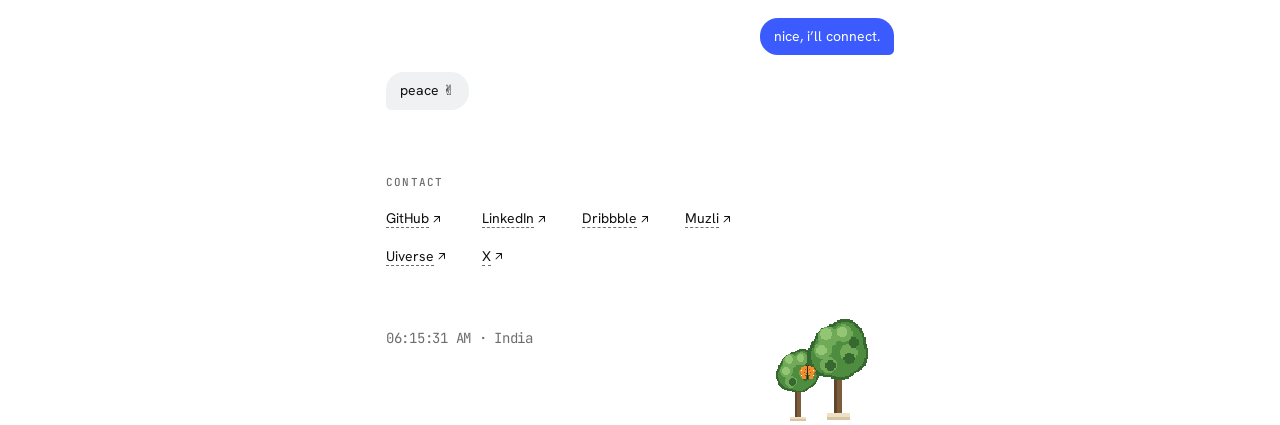
==== commit e1128acc: "fixed inconsistencies" ====
--- a/index.html
+++ b/index.html
@@ -155,8 +155,8 @@
             <p class="ch-name"><span>Atishay</span><span>Tuli</span></p>
             <p class="ch-tag">I design it, build it, and make it move.</p>
             <p class="ch-blurb">
-              Self-taught developer &amp; designer. My products have pulled
-              40,000+ visitors, I&rsquo;ve written open source, and I&rsquo;ve
+              Self-taught developer &amp; designer. My products have reached
+              95,000+ people, I&rsquo;ve written open source, and I&rsquo;ve
               built sites for clients across the globe. All designed and coded
               by me.
             </p>
@@ -177,7 +177,7 @@
               <span class="folder-sheets" aria-hidden="true"><span class="fsheet fsheet-1"></span><span class="fsheet fsheet-2"></span><span class="fsheet fsheet-3"></span></span><span class="folder-tabzone" aria-hidden="true"><span class="fchip"><img src="./images/favicons/willyoubmyvalentine-vercel-app.png" alt="" loading="lazy" width="14" height="14" /></span><span class="fchip"><img src="./images/favicons/www-aibestprompts-in.png" alt="" loading="lazy" width="14" height="14" /></span></span><span class="folder-label">
                 <span class="folder-name">Products</span>
                 <span class="folder-sub">7 shipped</span>
-                <span class="folder-desc">Tools I designed, built, and launched on my own.</span>
+                <span class="folder-desc">Tools I designed and shipped.</span>
               </span>
             </button>
             <button
@@ -201,7 +201,7 @@
               <span class="folder-sheets" aria-hidden="true"><span class="fsheet fsheet-1"></span><span class="fsheet fsheet-2"></span><span class="fsheet fsheet-3"></span></span><span class="folder-tabzone" aria-hidden="true"><span class="fchip"><img src="./images/favicons/menahomes-ae.png" alt="" loading="lazy" width="14" height="14" /></span><span class="fchip"><img src="./images/favicons/mihprosapp-com.png" alt="" loading="lazy" width="14" height="14" /></span></span><span class="folder-label">
                 <span class="folder-name">Client works</span>
                 <span class="folder-sub">17 delivered</span>
-                <span class="folder-desc">Paid work for real businesses across India, the UAE, and the US.</span>
+                <span class="folder-desc">Paid work for real businesses across the US, UAE, Australia and India.</span>
               </span>
             </button>
             <button
@@ -224,7 +224,7 @@
             >
               <span class="folder-sheets" aria-hidden="true"><span class="fsheet fsheet-1"></span><span class="fsheet fsheet-2"></span><span class="fsheet fsheet-3"></span></span><span class="folder-tabzone" aria-hidden="true"><span class="fchip"><img src="./images/favicons/pourmojito-vercel-app.png" alt="" loading="lazy" width="14" height="14" /></span><span class="fchip"><img src="./images/favicons/dozestudios-netlify-app.png" alt="" loading="lazy" width="14" height="14" /></span></span><span class="folder-label">
                 <span class="folder-name">Creative coding</span>
-                <span class="folder-sub">16 recreations</span>
+                <span class="folder-sub">10+ recreations</span>
                 <span class="folder-desc">Recreations of sites I admired, rebuilt from scratch to learn how they work.</span>
               </span>
             </button>
@@ -286,8 +286,7 @@
               <div class="fv-head">
                 <h2 class="fv-title">Products</h2>
                 <p class="fv-desc">
-                  Tools I designed, built, and launched on my own. No team, no
-                  budget. A couple of them took off anyway.
+                  Tools I designed and shipped. A couple of them took off.
                 </p>
               </div>
               <div class="fv-grid">
@@ -313,7 +312,7 @@
                   ><span class="fv-card-text"
                     ><span class="fv-card-name">Woblo</span
                     ><span class="fv-card-desc">A free Chrome extension for designers and developers. Open any website and Woblo grabs its colors, fonts, and images, ready to copy as code for Tailwind, CSS, or Figma. You can also click any element to see how it&rsquo;s built.</span
-                    ><span class="fv-card-meta">34,000+ installs &middot; 4.9&#9733; on the Chrome Web Store</span></span
+                    ><span class="fv-card-meta">30,000+ users &middot; 4.9&#9733; on the Chrome Web Store</span></span
                   ><span class="fv-card-arrow" aria-hidden="true"
                     ><svg width="13" height="13" viewBox="0 0 12 12" fill="none"><use href="#i-arrow" fill="currentColor"/></svg></span
                 ></a>
@@ -1122,14 +1121,14 @@
               <div class="fv-grid">
                 <a
                   class="fv-card"
-                  href="https://github.com/atishaytuli07/design.md"
+                  href="https://github.com/sunil-dsb/design.md"
                   target="_blank"
                   rel="noopener noreferrer"
                   ><span class="fv-card-icon" aria-hidden="true"><img class="fv-fav" src="./images/favicons/design-md-1047885385938-asia-south2-run-app.png" alt="" loading="lazy" decoding="async" width="64" height="64" /></span
                   ><span class="fv-card-text"
                     ><span class="fv-card-name">design.md</span
                     ><span class="fv-card-desc">Paste any website URL and get a design.md, a token.js, and a ready-to-use design-system CSS file, with the site&rsquo;s real colors, typography, spacing, and tokens. Ready for AI agents like Claude Code, Cursor, and v0 to read before they build. I built the whole thing, the website and the token-extraction engine behind it.</span
-                    ><span class="fv-card-meta">70+ stars &middot; open source</span></span
+                    ><span class="fv-card-meta">68 stars &middot; open source</span></span
                   ><span class="fv-card-arrow" aria-hidden="true"
                     ><svg width="13" height="13" viewBox="0 0 12 12" fill="none"><use href="#i-arrow" fill="currentColor"/></svg></span
                 ></a>
@@ -1217,16 +1216,16 @@
               <section class="gold-mine" aria-label="Numbers">
                 <ul class="gm-grid">
                   <li class="gm-stat" style="--i: 0">
-                    <span class="gm-num">40,000+</span>
-                    <span class="gm-cap">visitors across my products</span>
+                    <span class="gm-num">95,000+</span>
+                    <span class="gm-cap">people reached across Woblo, Valentine and AI Best Prompts</span>
                   </li>
                   <li class="gm-stat" style="--i: 1">
                     <span class="gm-num">6,500+</span>
                     <span class="gm-cap">users on MakeMyAISite &middot; #2 on Google</span>
                   </li>
                   <li class="gm-stat" style="--i: 2">
-                    <span class="gm-num">34,000+</span>
-                    <span class="gm-cap">Woblo installs &middot; 4.9&#9733; on the Chrome Web Store</span>
+                    <span class="gm-num">30,000+</span>
+                    <span class="gm-cap">Woblo users &middot; 4.9&#9733; on the Chrome Web Store</span>
                   </li>
                   <li class="gm-stat" style="--i: 3">
                     <span class="gm-num">37.5k+</span>
@@ -1237,19 +1236,15 @@
                     <span class="gm-cap">Google impressions for AI Best Prompts &middot; Product Hunt</span>
                   </li>
                   <li class="gm-stat" style="--i: 5">
-                    <span class="gm-num">70+</span>
+                    <span class="gm-num">68</span>
                     <span class="gm-cap">GitHub stars on design.md</span>
                   </li>
                   <li class="gm-stat" style="--i: 6">
-                    <span class="gm-num">17</span>
-                    <span class="gm-cap">client sites delivered &middot; 15 at the agency, 2 freelance</span>
-                  </li>
-                  <li class="gm-stat" style="--i: 7">
-                    <span class="gm-num">100</span>
-                    <span class="gm-cap">Lighthouse score, every category, on this site</span>
+                    <span class="gm-num">20+</span>
+                    <span class="gm-cap">websites and apps shipped &middot; client work and my own products</span>
                   </li>
                 </ul>
-                <p class="gm-note" style="--i: 8">
+                <p class="gm-note" style="--i: 7">
                   Featured on Designer Daily Report, Muzli, One Page Love, Savee,
                   and Super Site Hunt. All organic, none of it paid for.
                 </p>
@@ -1260,7 +1255,7 @@
                 aria-label="Achievement screenshots, scroll horizontally"
                 tabindex="0"
               >
-                <figure class="win-shot"><img width="300" height="169" src="./images/achievements/lighthouse-100.webp" alt="Lighthouse audit showing a perfect 100 in all categories" loading="lazy" decoding="async" /><figcaption class="win-cap">Perfect 100 across every Lighthouse category.</figcaption></figure>
+                <figure class="win-shot"><img width="300" height="169" src="./images/achievements/lighthouse-100.webp" alt="Lighthouse audit of the Creative SEO concept site on a local build, 100 in all four categories" loading="lazy" decoding="async" /><figcaption class="win-cap">Creative SEO site: 100 in all four Lighthouse categories (local build).</figcaption></figure>
                 <figure class="win-shot"><img width="300" height="169" src="./images/achievements/ddr-portfolio-of-the-day.webp" alt="Designer Daily Report featuring this portfolio as Portfolio of the day" loading="lazy" decoding="async" /><figcaption class="win-cap">Portfolio of the Day on Designer Daily Report.</figcaption></figure>
                 <figure class="win-shot"><img width="300" height="169" src="./images/achievements/muzli-portfolio-trending.webp" alt="This portfolio trending on Muzli design inspiration" loading="lazy" decoding="async" /><figcaption class="win-cap">This portfolio, trending on Muzli.</figcaption></figure>
                 <figure class="win-shot"><img width="300" height="169" src="./images/achievements/muzli-portfolio.webp" alt="This portfolio featured in the Muzli feed" loading="lazy" decoding="async" /><figcaption class="win-cap">Portfolio featured in the Muzli feed.</figcaption></figure>
@@ -1566,7 +1561,7 @@
             </li>
             <li class="project-item">
               <div class="project-year">
-                <span>34,000+</span><span class="metric-label">installs</span>
+                <span>30,000+</span><span class="metric-label">users</span>
               </div>
               <div class="project-body">
                 <h3 class="project-title">
@@ -2946,12 +2941,12 @@
               class="project-item"
               data-preview="./images/photos/design.md.webp"
             >
-              <div class="project-year"><span>70+ stars</span></div>
-              <div class="project-body">
-                <h3 class="project-title">
-                  <a
-                    class="project-title-link"
-                    href="https://github.com/atishaytuli07/design.md"
+              <div class="project-year"><span>68 stars</span></div>
+              <div class="project-body">
+                <h3 class="project-title">
+                  <a
+                    class="project-title-link"
+                    href="https://github.com/sunil-dsb/design.md"
                     target="_blank"
                     rel="noopener noreferrer"
                     ><span class="project-title-text">design.md</span
@@ -2975,7 +2970,7 @@
                 <div class="os-links">
                   <a
                     class="chip-link"
-                    href="https://github.com/atishaytuli07/design.md"
+                    href="https://github.com/sunil-dsb/design.md"
                     target="_blank"
                     rel="noopener noreferrer"
                     ><span class="chip-link__text">GitHub</span
--- a/styles/app.css
+++ b/styles/app.css
@@ -1962,6 +1962,11 @@
         margin: 0;
         padding: 0;
       }
+      /* An odd tile count would strand the last tile alone on its row;
+         let it span the grid so it reads as the closing stat. */
+      .gm-stat:last-child:nth-child(odd) {
+        grid-column: 1 / -1;
+      }
       .gm-stat {
         display: flex;
         flex-direction: column;
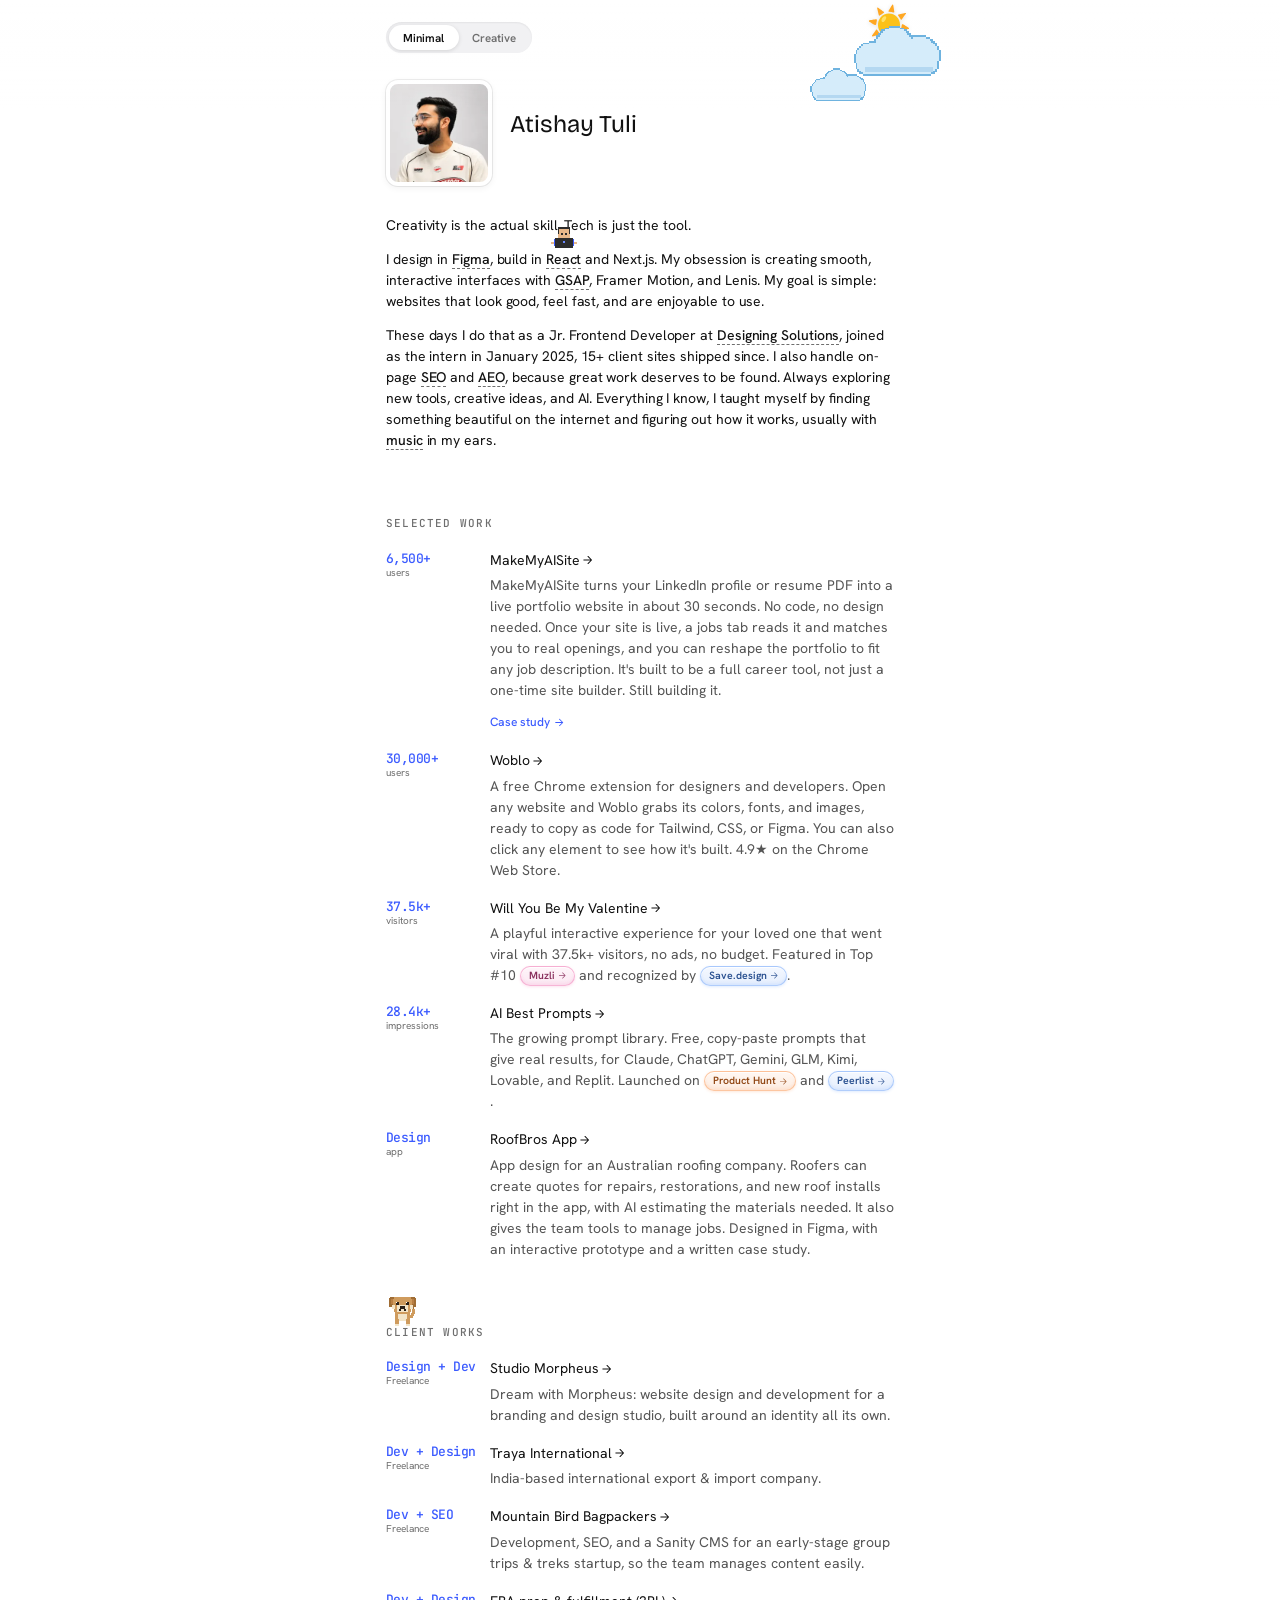
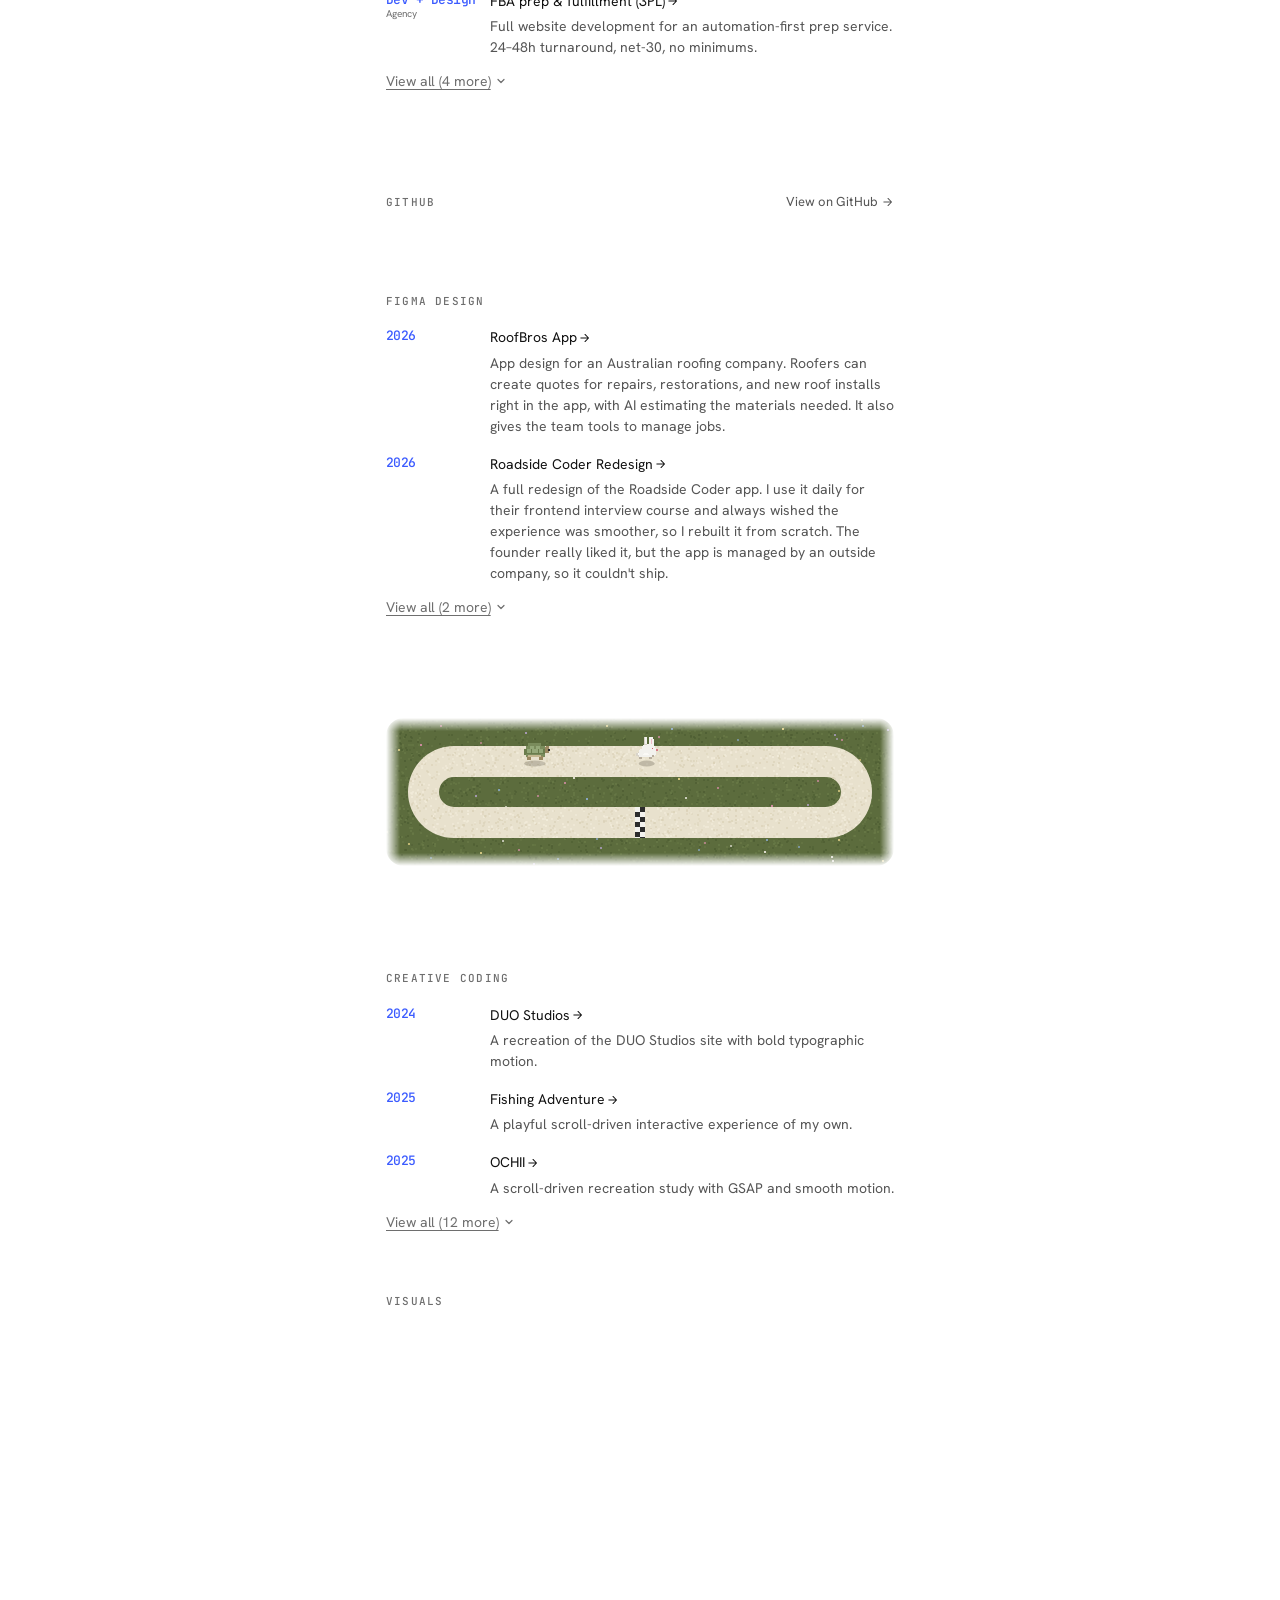
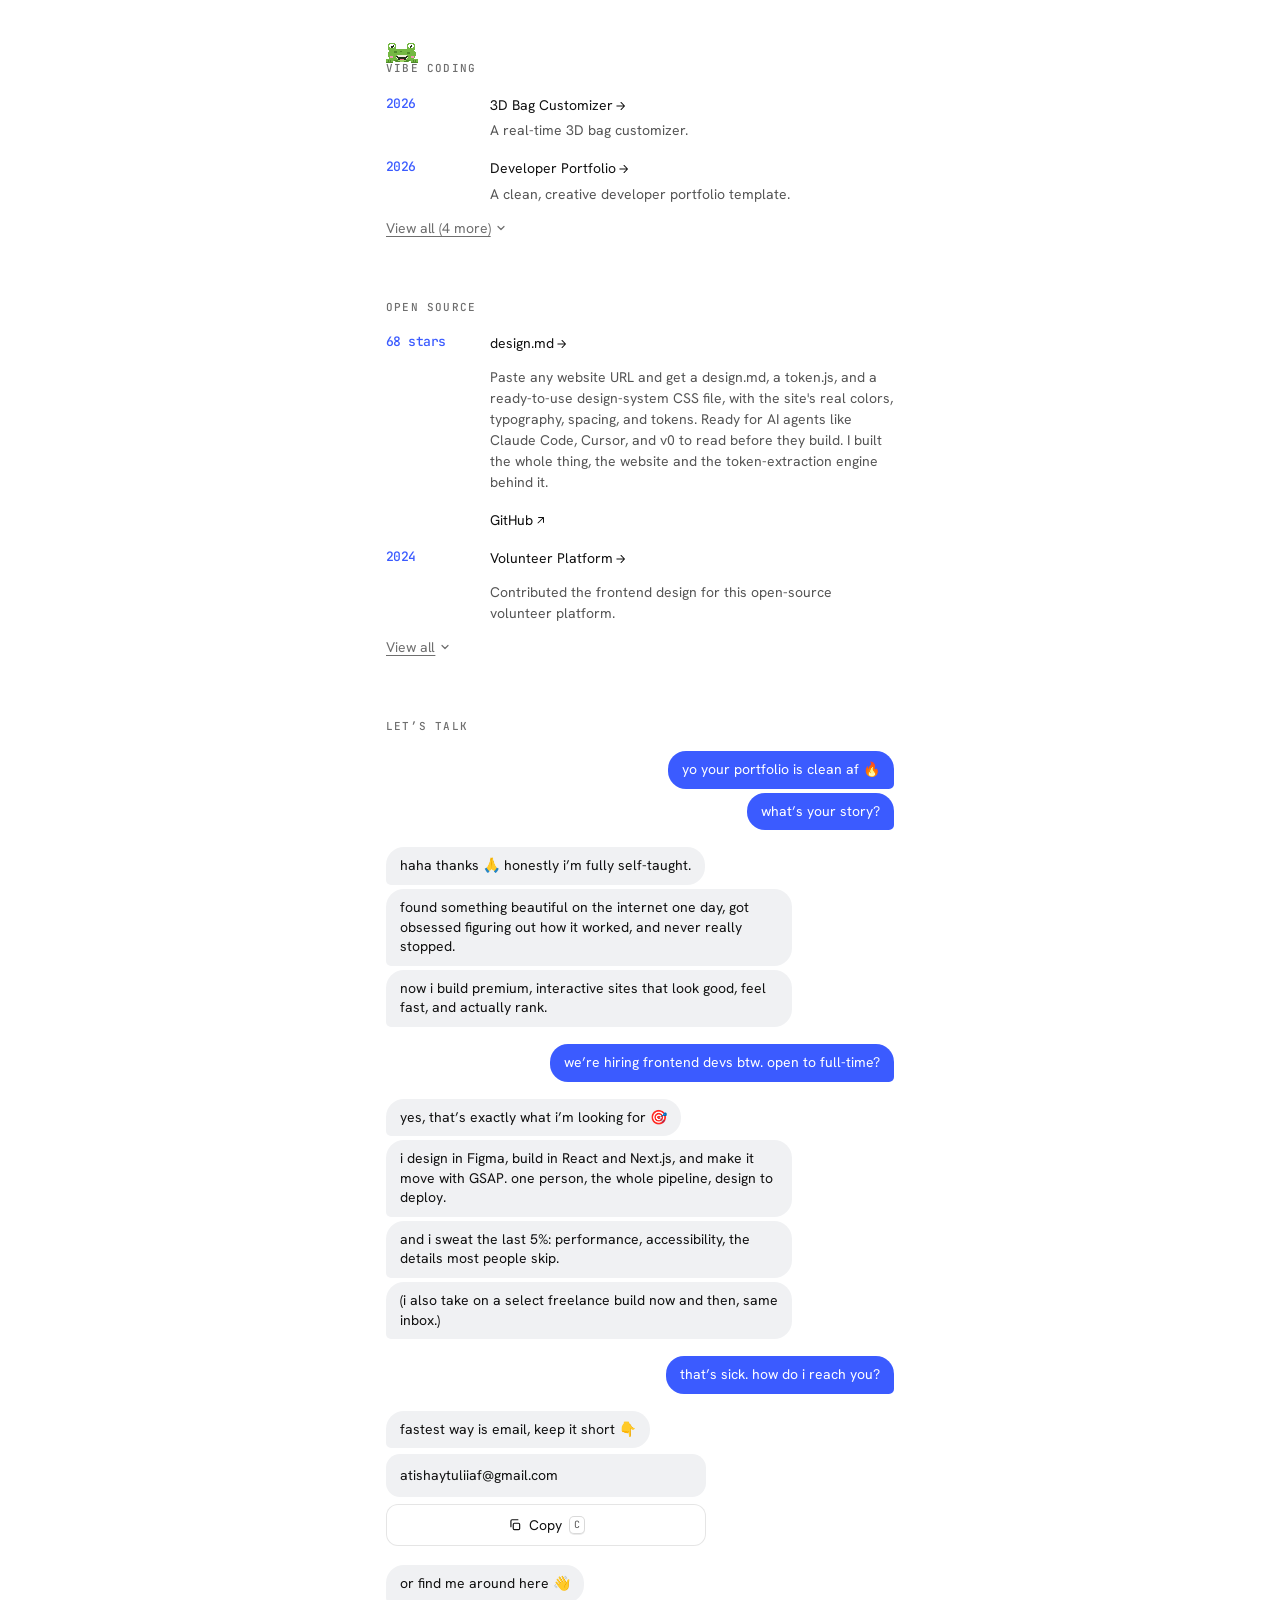
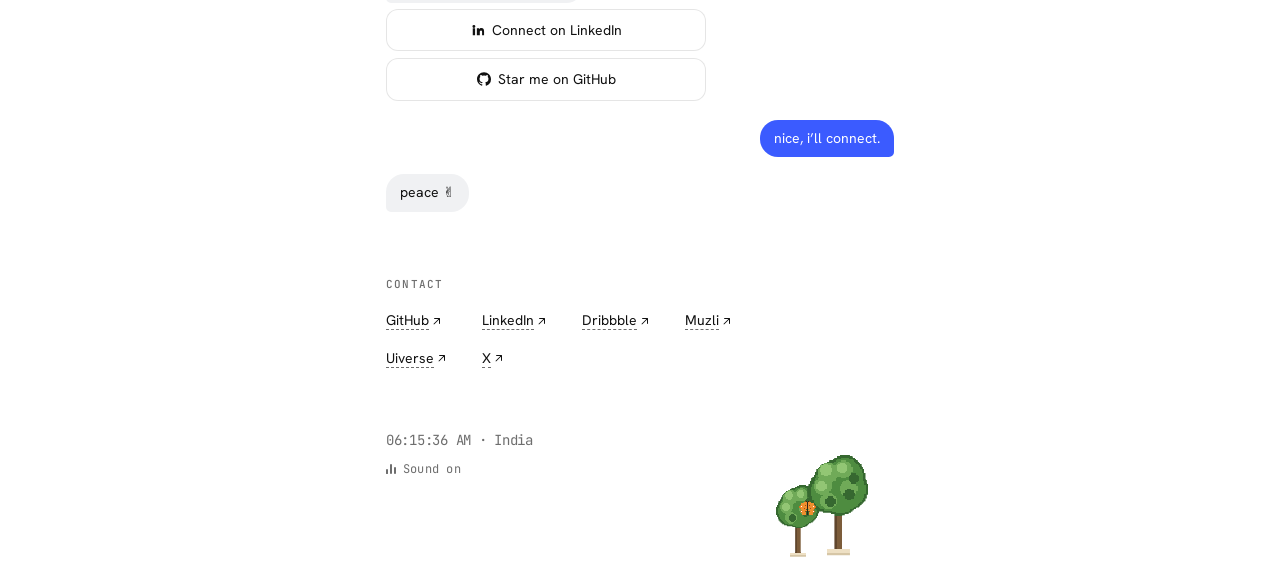
==== commit cc68eb4e: "added new visual" ====
--- a/index.html
+++ b/index.html
@@ -200,7 +200,7 @@
             >
               <span class="folder-sheets" aria-hidden="true"><span class="fsheet fsheet-1"></span><span class="fsheet fsheet-2"></span><span class="fsheet fsheet-3"></span></span><span class="folder-tabzone" aria-hidden="true"><span class="fchip"><img src="./images/favicons/menahomes-ae.png" alt="" loading="lazy" width="14" height="14" /></span><span class="fchip"><img src="./images/favicons/mihprosapp-com.png" alt="" loading="lazy" width="14" height="14" /></span></span><span class="folder-label">
                 <span class="folder-name">Client works</span>
-                <span class="folder-sub">17 delivered</span>
+                <span class="folder-sub">18 delivered</span>
                 <span class="folder-desc">Paid work for real businesses across the US, UAE, Australia and India.</span>
               </span>
             </button>
@@ -511,11 +511,24 @@
                 <h2 class="fv-title">Client works</h2>
                 <p class="fv-desc">
                   Every client site and app I have delivered: design, build, and
-                  SEO. The two marked Freelance are clients who hired me
+                  SEO. The three marked Freelance are clients who hired me
                   directly. The rest shipped through the agency I work at.
                 </p>
               </div>
               <div class="fv-grid">
+                <a
+                  class="fv-card"
+                  href="https://studio-morpheus.vercel.app/"
+                  target="_blank"
+                  rel="noopener noreferrer"
+                  ><span class="fv-card-icon" aria-hidden="true"><img class="fv-fav" src="./images/favicons/studio-morpheus-vercel-app.png" alt="" loading="lazy" decoding="async" width="64" height="64" /></span
+                  ><span class="fv-card-text"
+                    ><span class="fv-card-name">Studio Morpheus</span
+                    ><span class="fv-card-desc">Dream with Morpheus: website design and development for a branding and design studio, built around an identity all its own.</span
+                    ><span class="fv-card-meta">Freelance &middot; design + dev</span></span
+                  ><span class="fv-card-arrow" aria-hidden="true"
+                    ><svg width="13" height="13" viewBox="0 0 12 12" fill="none"><use href="#i-arrow" fill="currentColor"/></svg></span
+                ></a>
                 <a
                   class="fv-card"
                   href="https://trayaexim.com"
@@ -1742,6 +1755,35 @@
           <ul class="project-list" id="client-list">
             <li class="project-item">
               <div class="project-year">
+                <span>Design + Dev</span>
+                <span class="metric-label">Freelance</span>
+              </div>
+              <div class="project-body">
+                <h3 class="project-title">
+                  <a
+                    class="project-title-link"
+                    href="https://studio-morpheus.vercel.app/"
+                    target="_blank"
+                    rel="noopener noreferrer"
+                    ><span class="project-title-text">Studio Morpheus</span
+                    ><span class="project-title-arrow" aria-hidden="true"
+                      ><svg
+                        width="12"
+                        height="12"
+                        viewBox="0 0 12 12"
+                        fill="none"
+                      ><use href="#i-arrow" fill="var(--grey1)"/></svg></span
+                  ></a>
+                </h3>
+                <p class="project-description">
+                  Dream with Morpheus: website design and development for a
+                  branding and design studio, built around an identity all its
+                  own.
+                </p>
+              </div>
+            </li>
+            <li class="project-item">
+              <div class="project-year">
                 <span>Dev + Design</span>
                 <span class="metric-label">Freelance</span>
               </div>
@@ -2599,6 +2641,40 @@
             aria-label="Creative coding motion demos, scroll horizontally"
             tabindex="0"
           >
+            <a
+              class="video-tile"
+              href="https://www.linkedin.com/in/atishaytuli07/"
+              target="_blank"
+              rel="noopener noreferrer"
+              aria-label="Pixel Court: a reel of animated pixel-art scenes, from basketball and cricket to the tortoise race and Dussehra (opens on LinkedIn)"
+              ><video
+                src="./videos/pixel-court-reel.mp4"
+                poster="./videos/pixel-court-reel.webp"
+                width="300"
+                height="169"
+                muted
+                loop
+                playsinline
+                preload="none"
+              ></video
+            ></a>
+            <a
+              class="video-tile"
+              href="https://www.linkedin.com/in/atishaytuli07/"
+              target="_blank"
+              rel="noopener noreferrer"
+              aria-label="Pixel park: an animated pixel-art park with a pond, sailboats and people (opens on LinkedIn)"
+              ><video
+                src="./videos/pixel-park.mp4"
+                poster="./videos/pixel-park.webp"
+                width="300"
+                height="169"
+                muted
+                loop
+                playsinline
+                preload="none"
+              ></video
+            ></a>
             <a
               class="video-tile"
               href="https://www.linkedin.com/posts/atishaytuli07_gsap-motion-lottie-ugcPost-7424152451513233408-hr-_/"
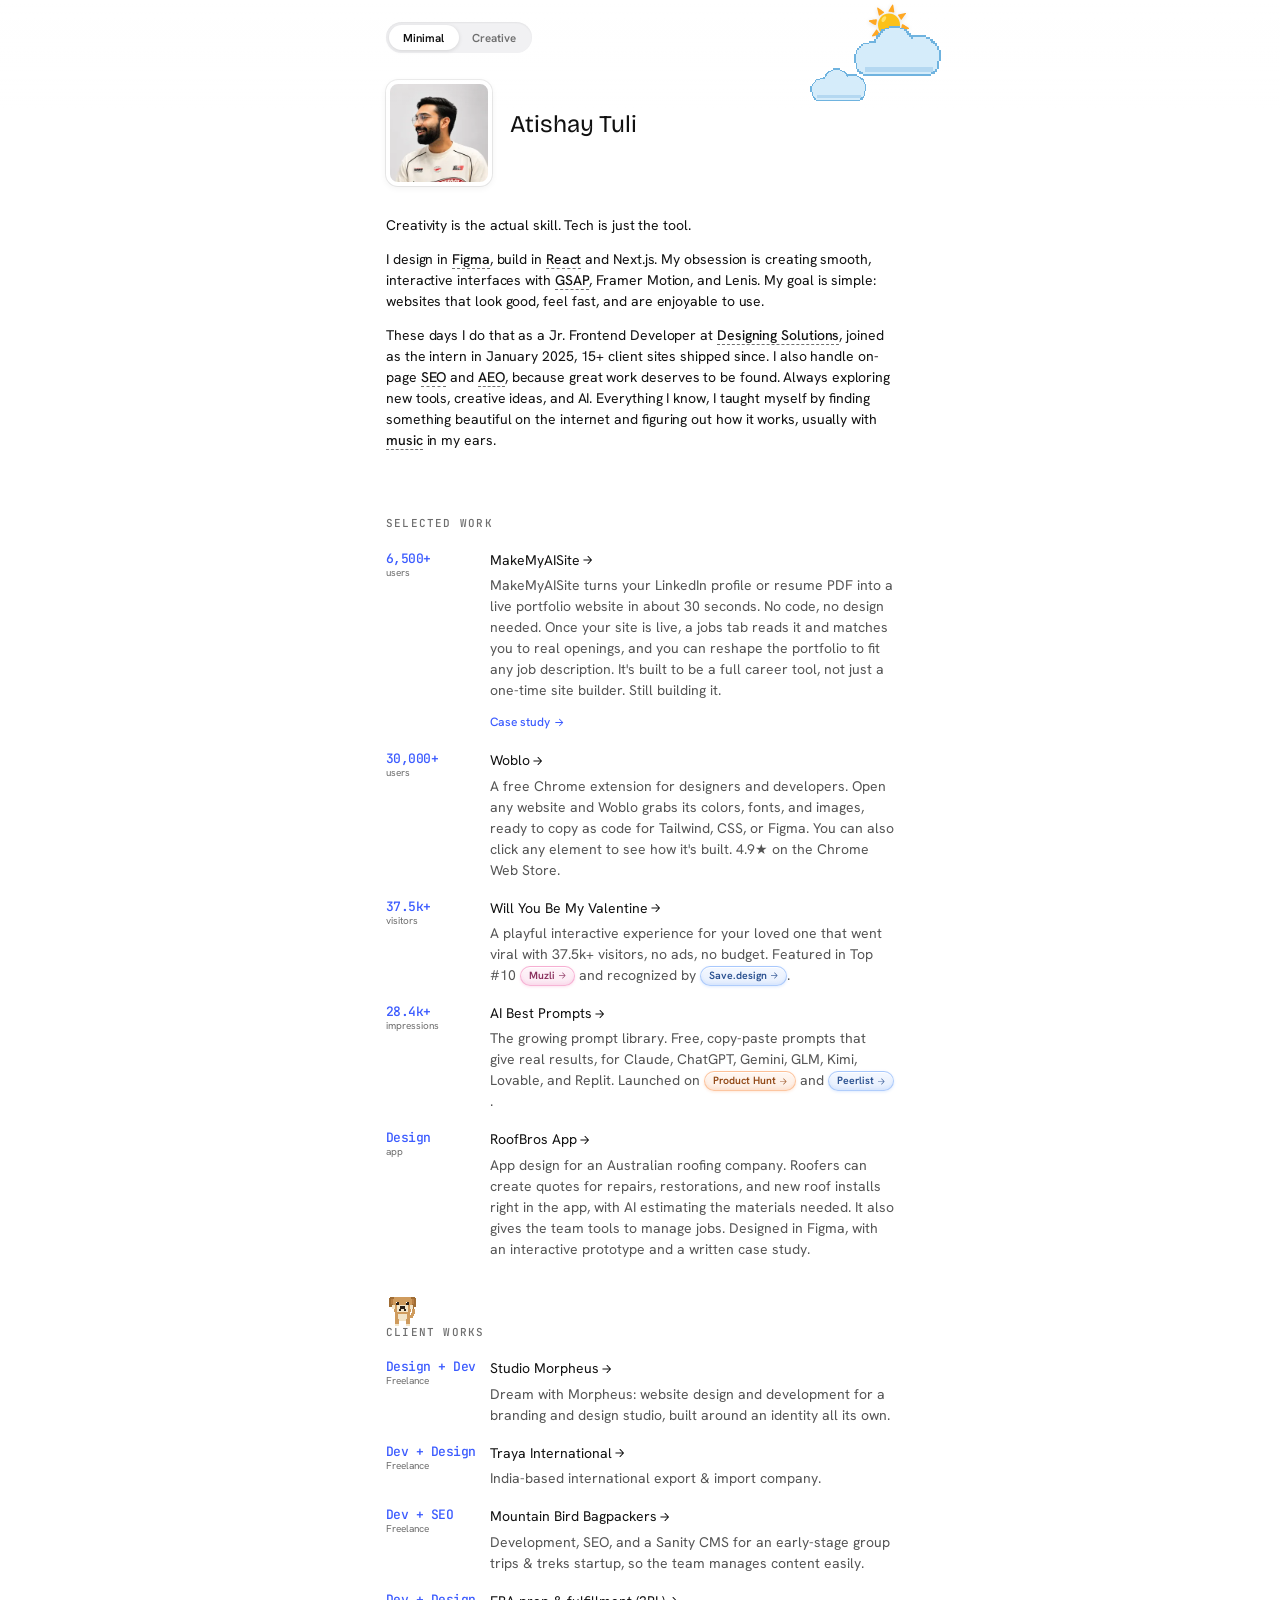
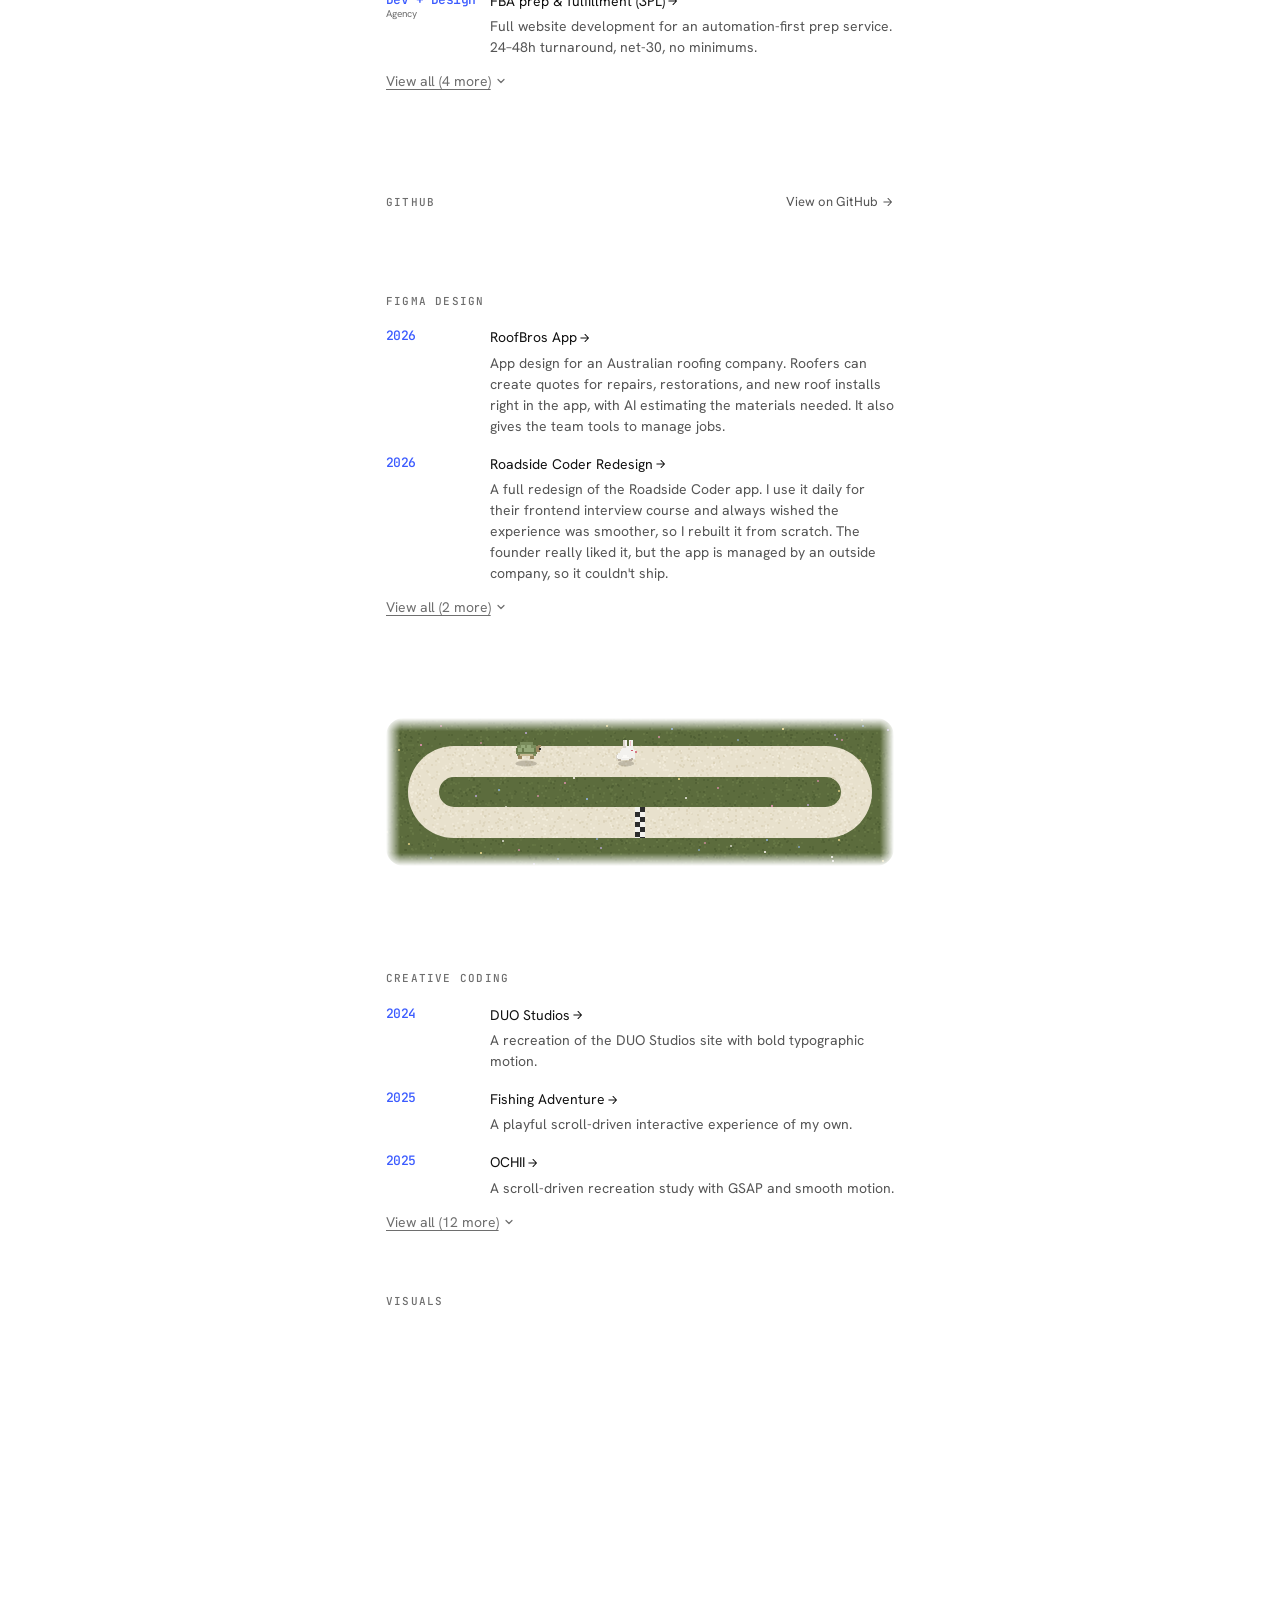
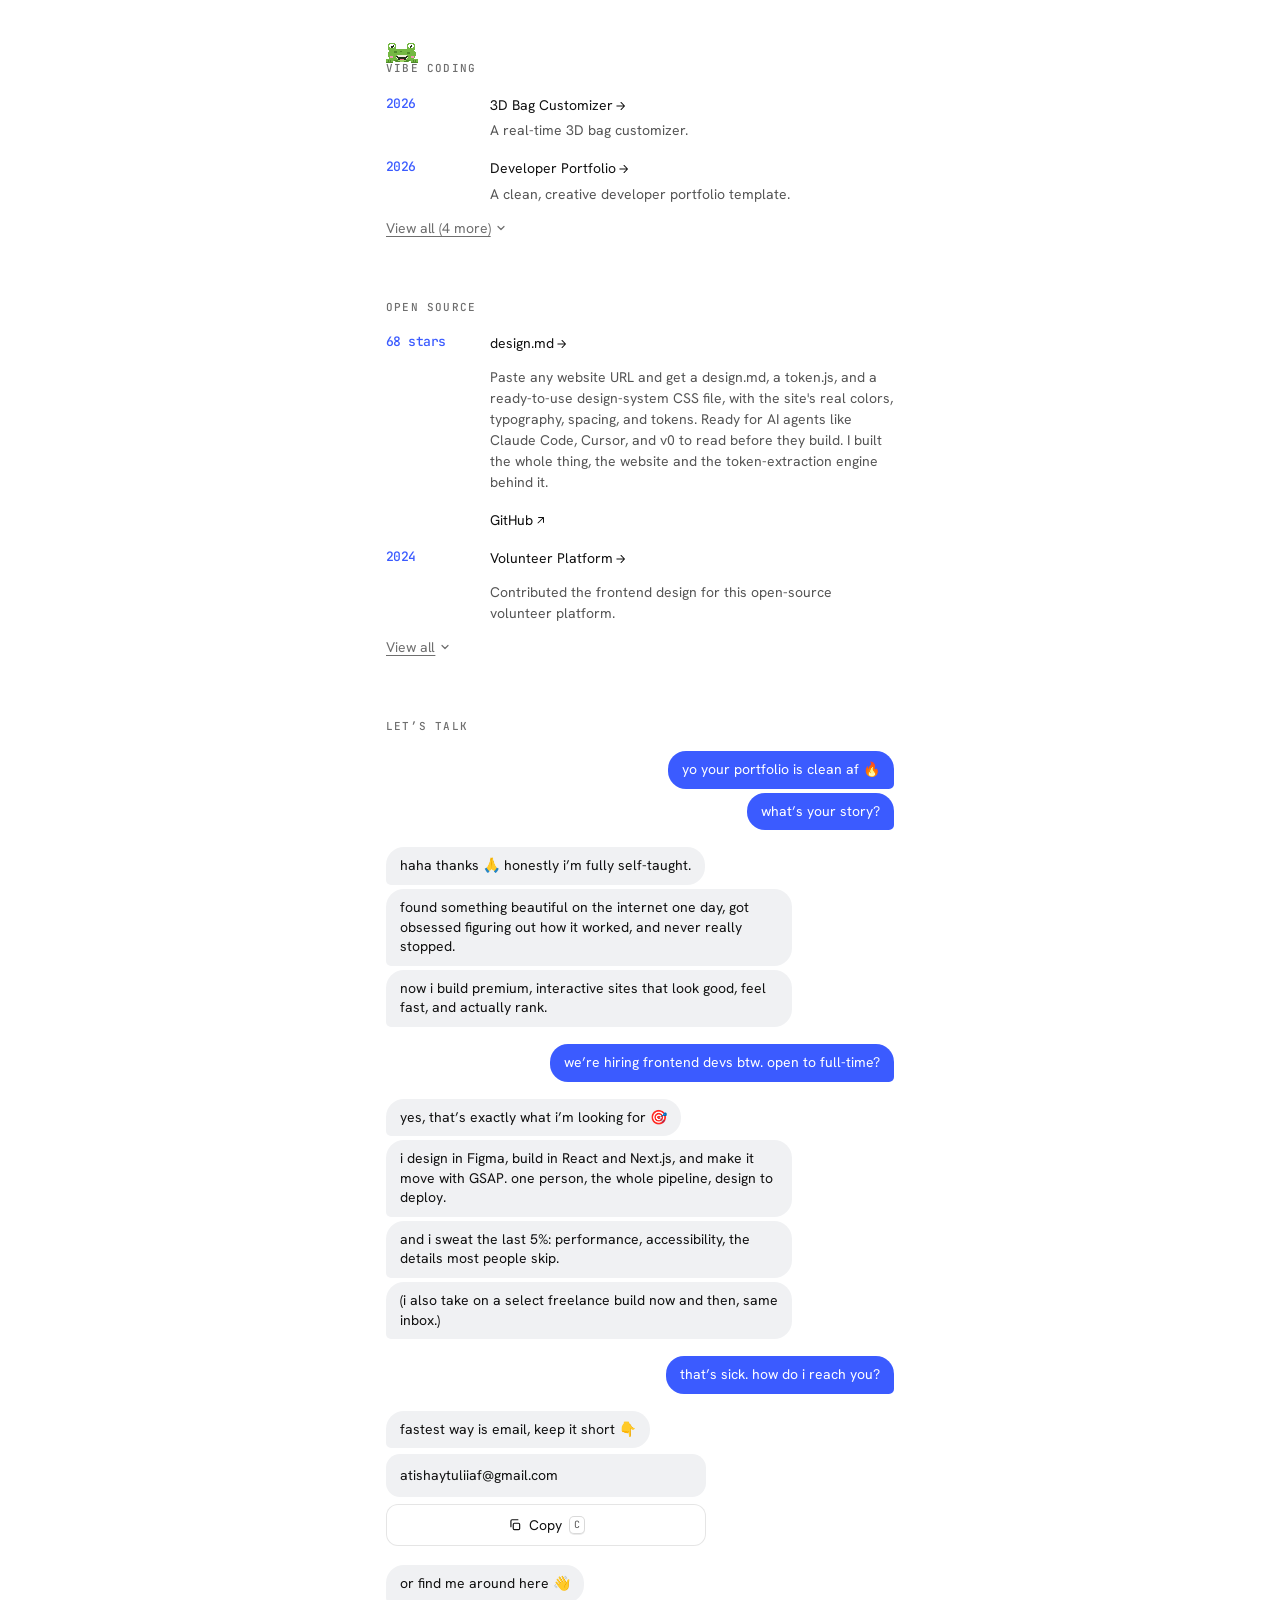
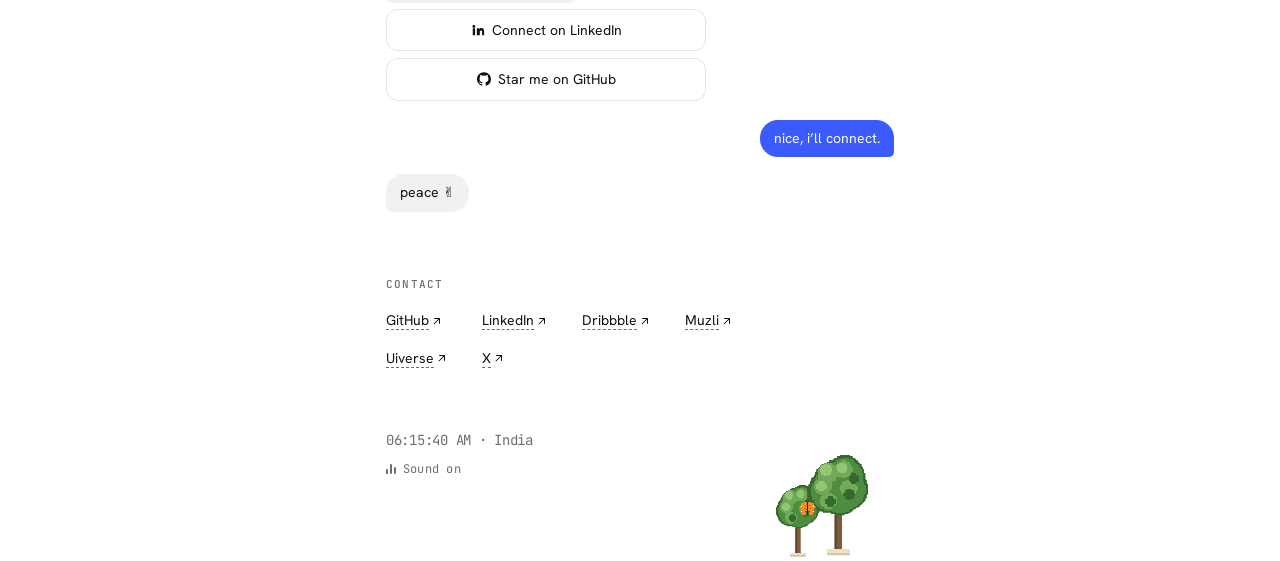
==== commit 25be4890: "optimised performance" ====
--- a/index.html
+++ b/index.html
@@ -2649,7 +2649,41 @@
               aria-label="Pixel Court: a reel of animated pixel-art scenes, from basketball and cricket to the tortoise race and Dussehra (opens on LinkedIn)"
               ><video
                 src="./videos/pixel-court-reel.mp4"
-                poster="./videos/pixel-court-reel.webp"
+                data-poster="./videos/pixel-court-reel.webp"
+                width="300"
+                height="169"
+                muted
+                loop
+                playsinline
+                preload="none"
+              ></video
+            ></a>
+            <a
+              class="video-tile"
+              href="https://www.linkedin.com/posts/atishaytuli07_gsap-motion-lottie-ugcPost-7424152451513233408-hr-_/"
+              target="_blank"
+              rel="noopener noreferrer"
+              aria-label="GSAP motion and Lottie animation (opens on LinkedIn)"
+              ><video
+                src="./videos/motion-lottie.mp4"
+                data-poster="./videos/motion-lottie.webp"
+                width="300"
+                height="169"
+                muted
+                loop
+                playsinline
+                preload="none"
+              ></video
+            ></a>
+            <a
+              class="video-tile"
+              href="https://www.linkedin.com/in/atishaytuli07/"
+              target="_blank"
+              rel="noopener noreferrer"
+              aria-label="New GSAP animation (opens on LinkedIn)"
+              ><video
+                src="./videos/new-animation.mp4"
+                data-poster="./videos/new-animation.webp"
                 width="300"
                 height="169"
                 muted
@@ -2666,41 +2700,7 @@
               aria-label="Pixel park: an animated pixel-art park with a pond, sailboats and people (opens on LinkedIn)"
               ><video
                 src="./videos/pixel-park.mp4"
-                poster="./videos/pixel-park.webp"
-                width="300"
-                height="169"
-                muted
-                loop
-                playsinline
-                preload="none"
-              ></video
-            ></a>
-            <a
-              class="video-tile"
-              href="https://www.linkedin.com/posts/atishaytuli07_gsap-motion-lottie-ugcPost-7424152451513233408-hr-_/"
-              target="_blank"
-              rel="noopener noreferrer"
-              aria-label="GSAP motion and Lottie animation (opens on LinkedIn)"
-              ><video
-                src="./videos/motion-lottie.mp4"
-                poster="./videos/motion-lottie.webp"
-                width="300"
-                height="169"
-                muted
-                loop
-                playsinline
-                preload="none"
-              ></video
-            ></a>
-            <a
-              class="video-tile"
-              href="https://www.linkedin.com/in/atishaytuli07/"
-              target="_blank"
-              rel="noopener noreferrer"
-              aria-label="New GSAP animation (opens on LinkedIn)"
-              ><video
-                src="./videos/new-animation.mp4"
-                poster="./videos/new-animation.webp"
+                data-poster="./videos/pixel-park.webp"
                 width="300"
                 height="169"
                 muted
@@ -2717,7 +2717,7 @@
               aria-label="GSAP hover effect (opens on LinkedIn)"
               ><video
                 src="./videos/hover-effect.mp4"
-                poster="./videos/hover-effect.webp"
+                data-poster="./videos/hover-effect.webp"
                 width="300"
                 height="169"
                 muted
@@ -2734,7 +2734,7 @@
               aria-label="GSAP smooth motion with Inertia (opens on LinkedIn)"
               ><video
                 src="./videos/smooth-inertia.mp4"
-                poster="./videos/smooth-inertia.webp"
+                data-poster="./videos/smooth-inertia.webp"
                 width="300"
                 height="169"
                 muted
@@ -2751,7 +2751,7 @@
               aria-label="GSAP SVG animation with Lenis (opens on LinkedIn)"
               ><video
                 src="./videos/svg-lenis.mp4"
-                poster="./videos/svg-lenis.webp"
+                data-poster="./videos/svg-lenis.webp"
                 width="300"
                 height="169"
                 muted
@@ -2768,7 +2768,7 @@
               aria-label="GSAP text animation (opens on LinkedIn)"
               ><video
                 src="./videos/text-animation.mp4"
-                poster="./videos/text-animation.webp"
+                data-poster="./videos/text-animation.webp"
                 width="300"
                 height="169"
                 muted
@@ -2785,7 +2785,7 @@
               aria-label="GSAP mosaic grid animation (opens on LinkedIn)"
               ><video
                 src="./videos/mosaic-grid.mp4"
-                poster="./videos/mosaic-grid.webp"
+                data-poster="./videos/mosaic-grid.webp"
                 width="300"
                 height="169"
                 muted
@@ -2802,7 +2802,7 @@
               aria-label="GSAP ScrollTrigger scene (opens on LinkedIn)"
               ><video
                 src="./videos/scrolltrigger.mp4"
-                poster="./videos/scrolltrigger.webp"
+                data-poster="./videos/scrolltrigger.webp"
                 width="300"
                 height="169"
                 muted
@@ -2819,7 +2819,7 @@
               aria-label="GSAP ScrollTrigger web animation (opens on LinkedIn)"
               ><video
                 src="./videos/webdev-scroll.mp4"
-                poster="./videos/webdev-scroll.webp"
+                data-poster="./videos/webdev-scroll.webp"
                 width="300"
                 height="169"
                 muted
--- a/styles/app.css
+++ b/styles/app.css
@@ -527,14 +527,15 @@
         100% { transform: translate(0, 0) rotate(-5deg); }
       }
       @media (max-width: 900px) {
-        /* Keep the butterfly on mobile (trees + clouds drop away). Tuck it into
-           the empty top-right corner; the margins leave room for the full
-           flight path so it never clips off-screen. */
+        /* On phones the trees shrink to ~0.77x and sit in the bottom-right
+           corner (the 900px block with the clouds, further down). The
+           butterfly stays with them: between the two canopies, as on
+           desktop, scaled to match. Its flight path (up to 38px right, 42px
+           up) stays among the trees and on screen. */
         .butterfly {
           left: auto;
-          right: 50px;
-          top: 50px;
-          bottom: auto;
+          right: 47px;
+          bottom: 34px;
         }
       }
       @media (prefers-reduced-motion: reduce) {
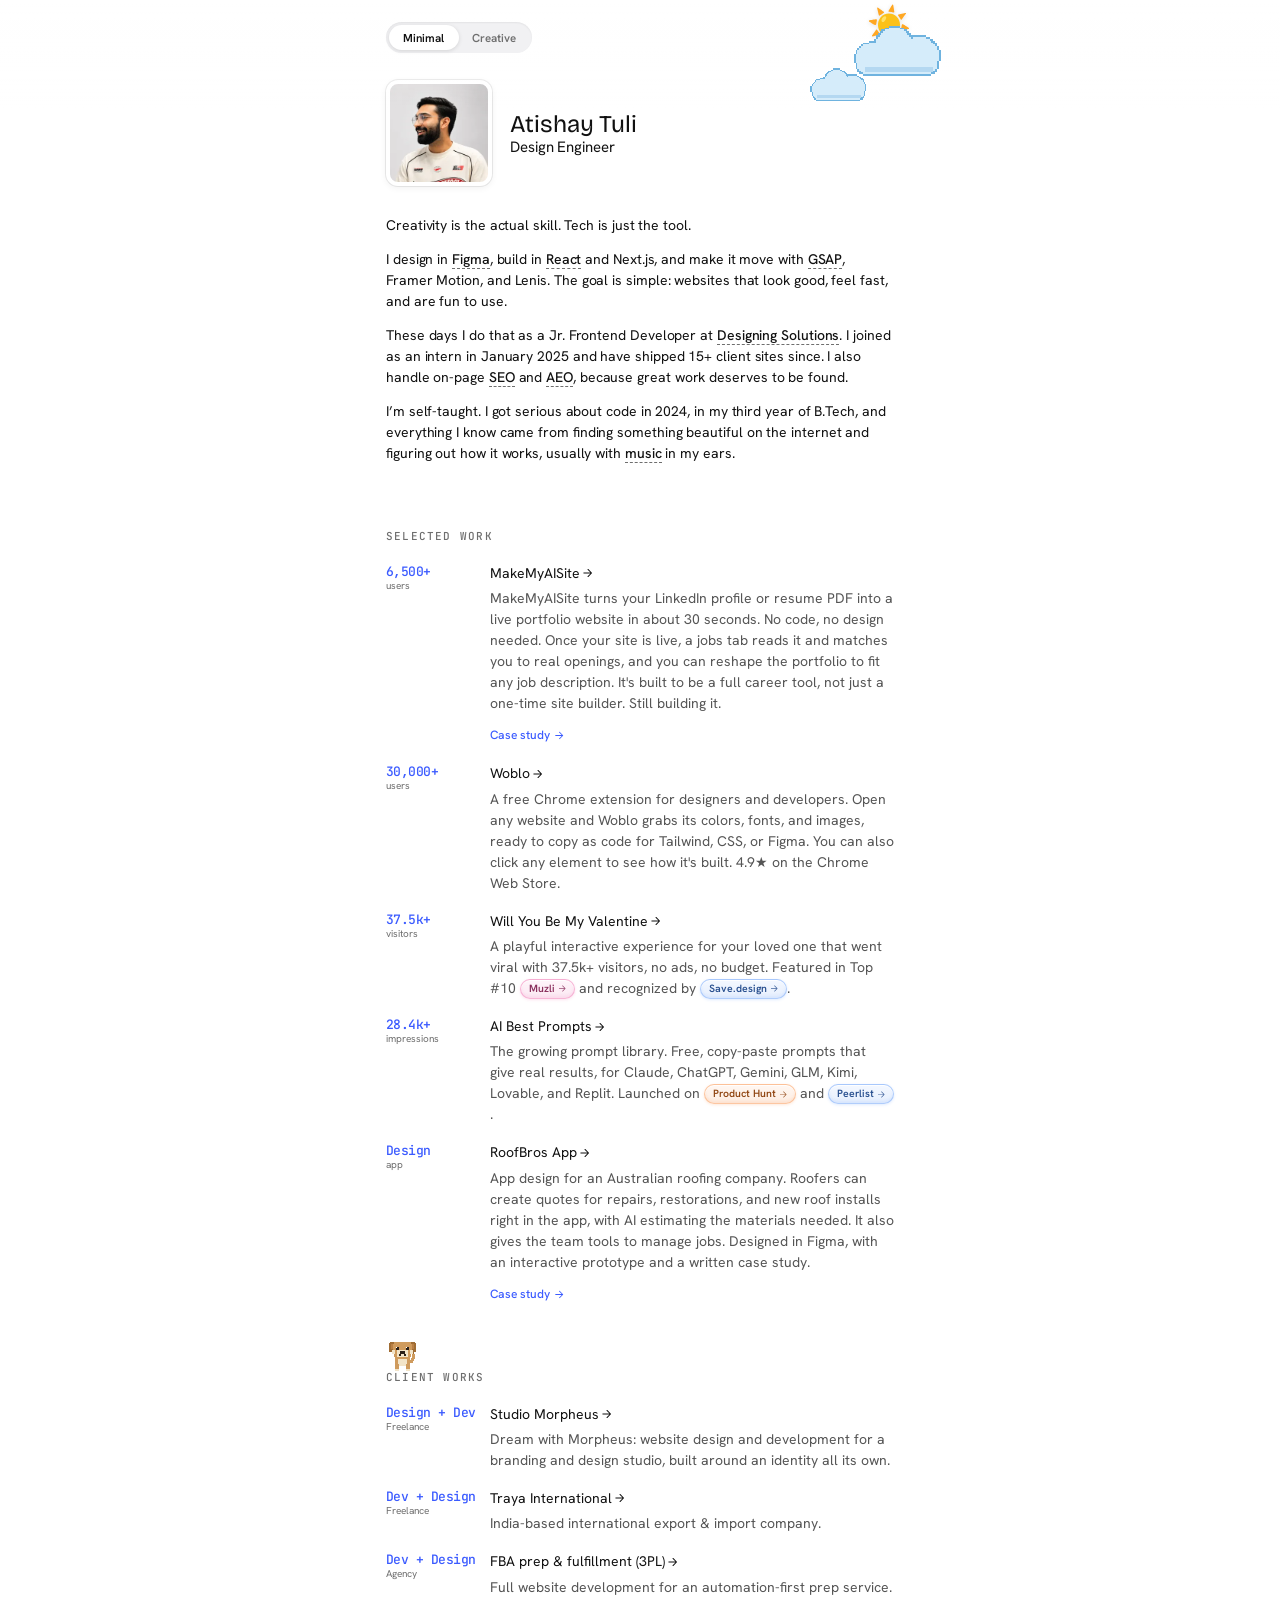
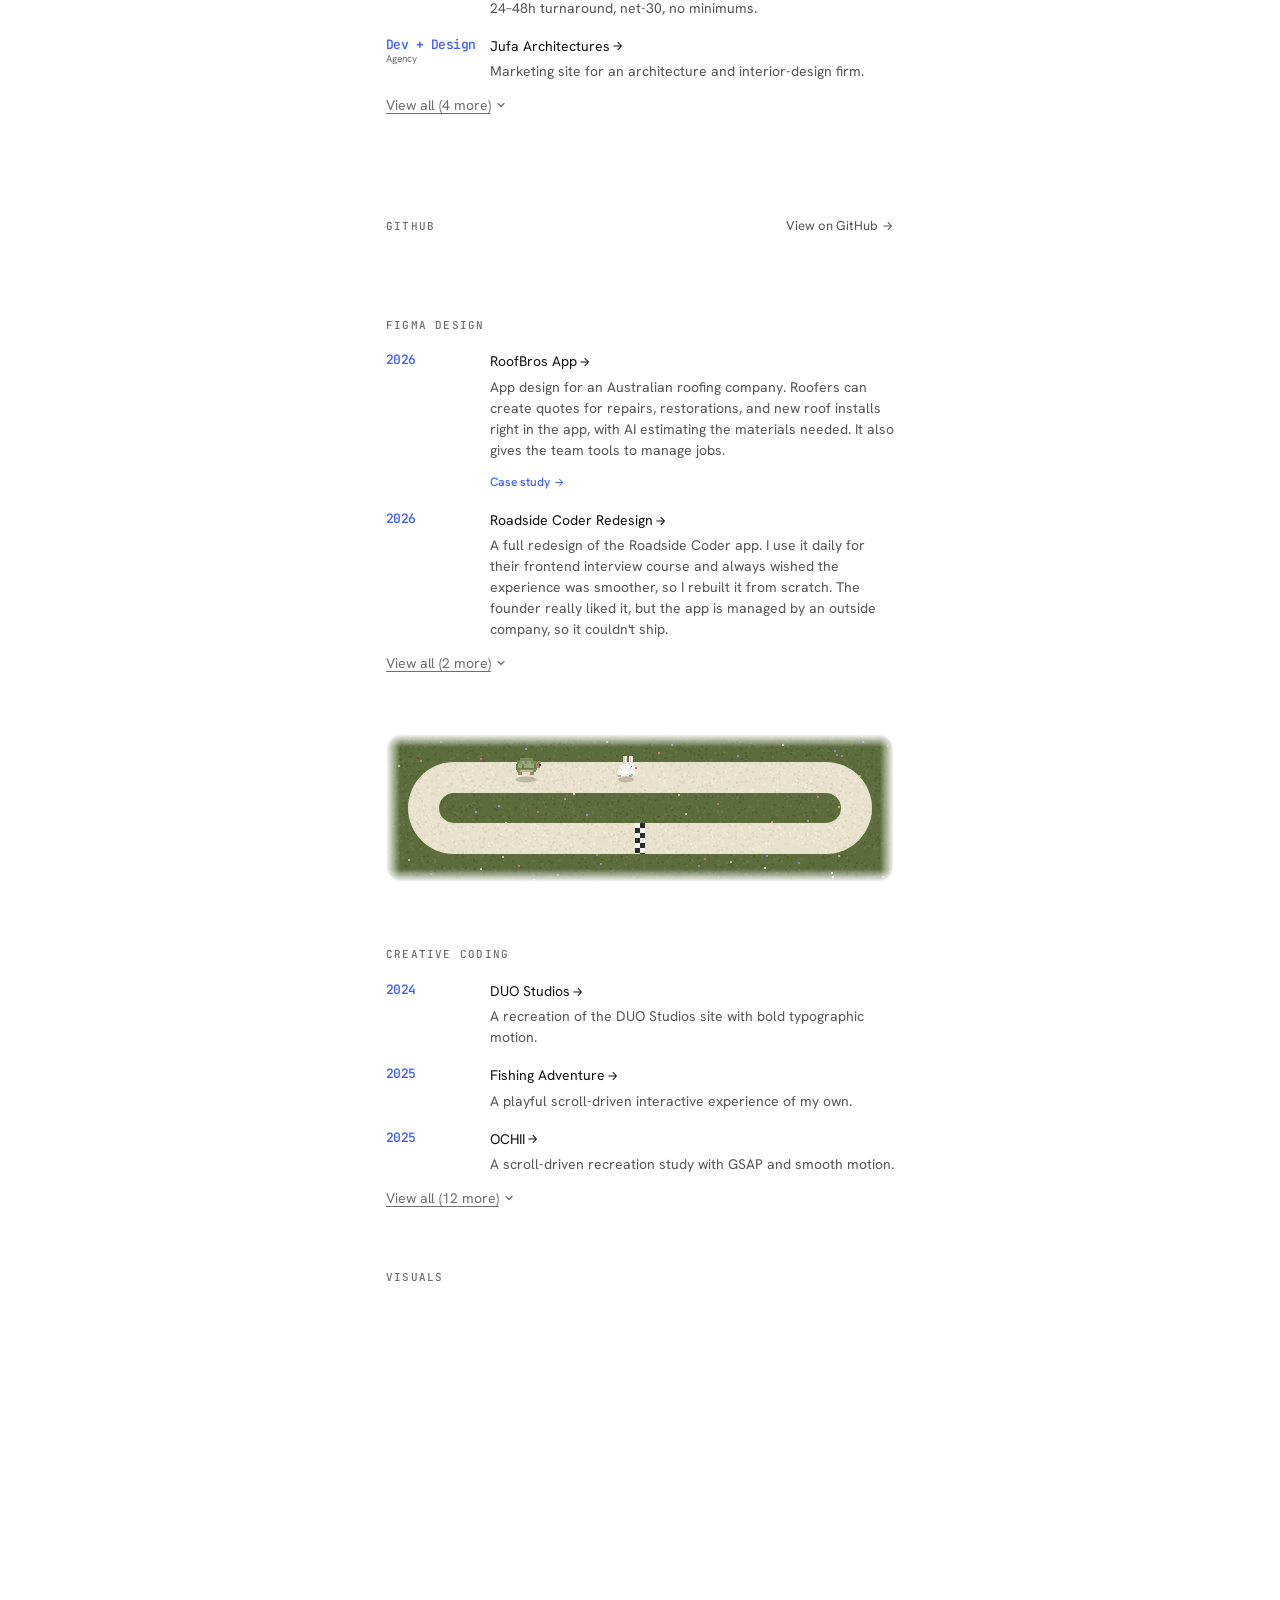
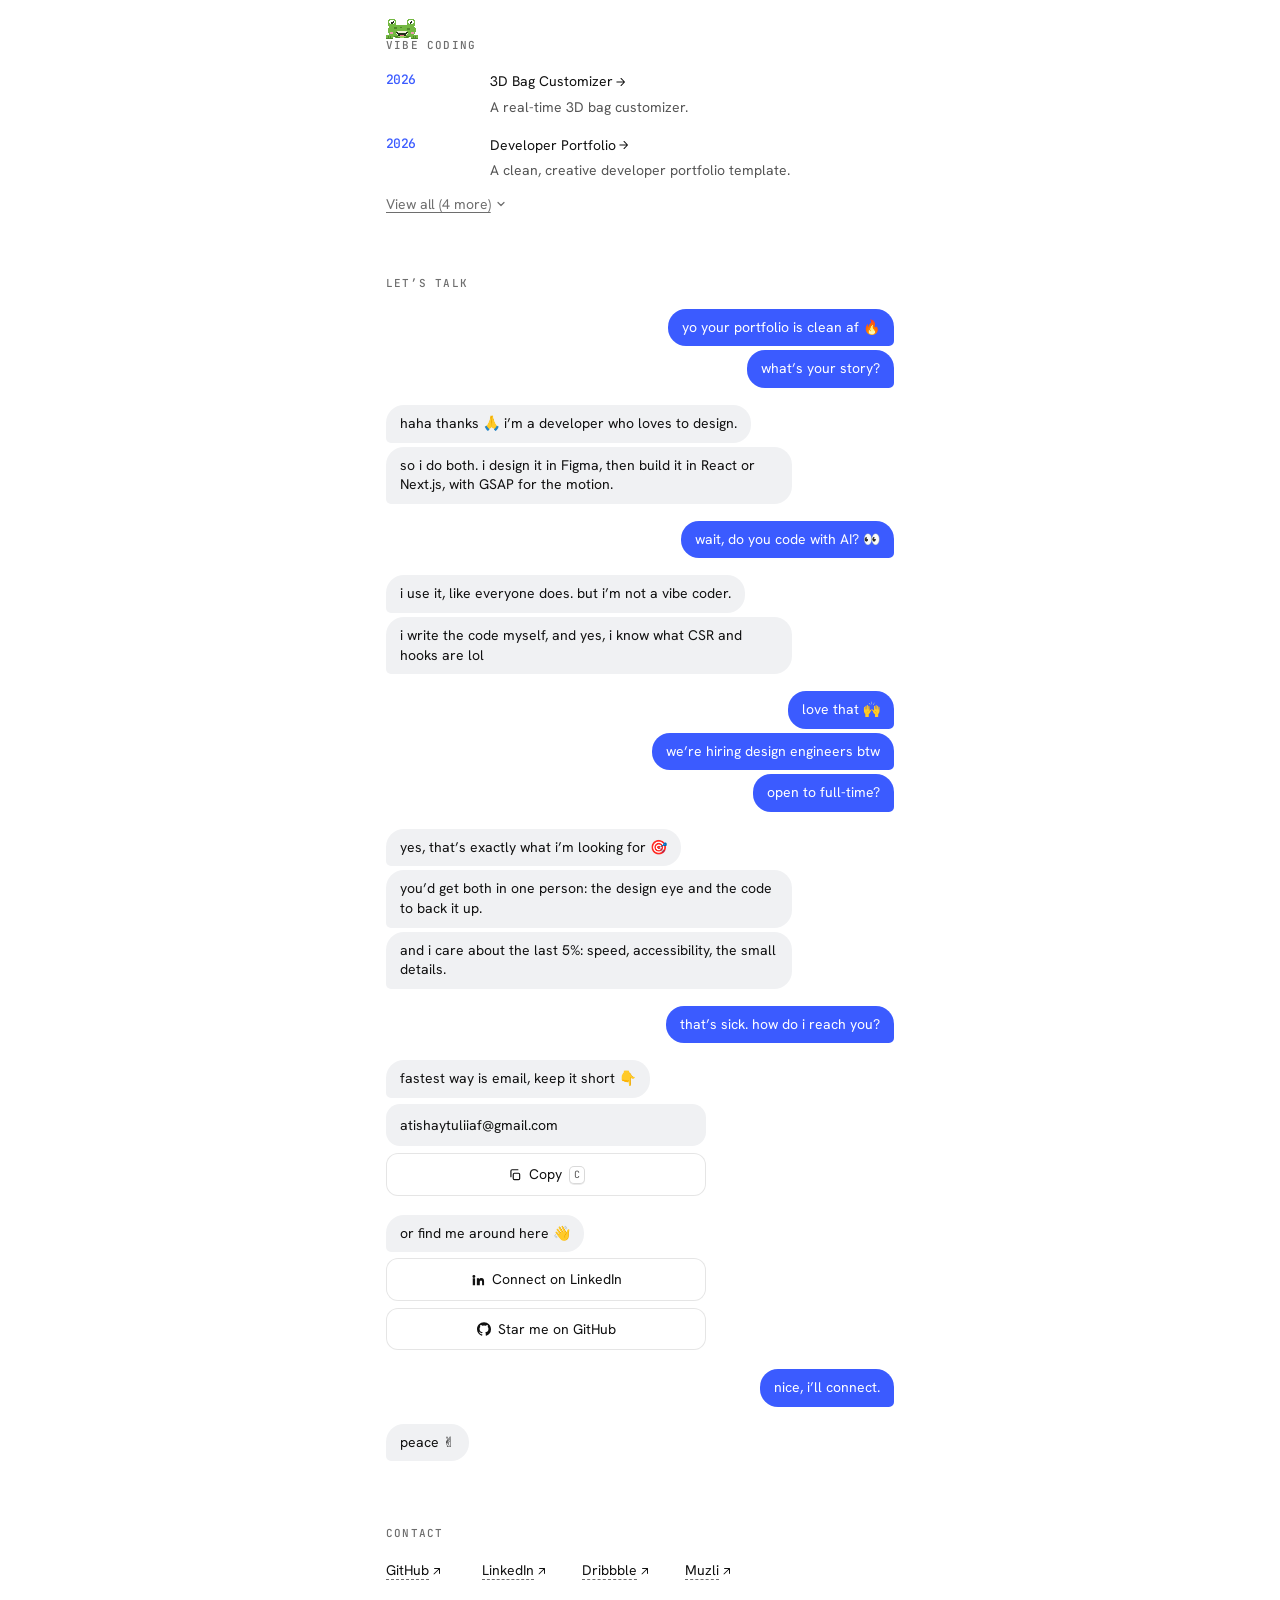
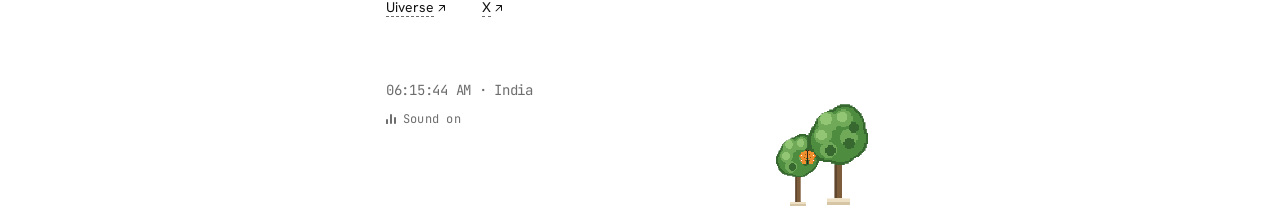
==== commit a0fce8b0: "design engineer" ====
--- a/index.html
+++ b/index.html
@@ -8,11 +8,11 @@
     <meta name="theme-color" content="#0e0e12" media="(prefers-color-scheme: dark)" />
     <meta
       name="description"
-      content="Atishay Tuli is a design engineer and creative frontend developer who designs, builds, and animates immersive web experiences. Figma · React · Next.js · GSAP."
+      content="Atishay Tuli is a design engineer from India who designs in Figma, builds in React and Next.js, and animates with GSAP. Products used by 95,000+ people."
     />
     <meta
       name="keywords"
-      content="atishay, Atishay Tuli, atishaytuli07, design engineer, design engineer portfolio, design engineer India, frontend developer, creative developer, creative frontend developer, UI engineer, GSAP developer, Framer Motion developer, React developer, Next.js developer, landing page developer, web animation, animated landing page, designer who codes"
+      content="Atishay Tuli, atishaytuli07, design engineer, design engineer portfolio, design engineer India, designer who codes, UI design, Figma, React, Next.js, GSAP, web animation, design systems"
     />
     <meta name="author" content="Atishay Tuli" />
     <meta name="robots" content="index, follow" />
@@ -22,7 +22,7 @@
     />
     <meta
       property="og:description"
-      content="Design engineer and creative frontend developer. I design in Figma, build in React and Next.js, and make it move with GSAP."
+      content="Design engineer from India. I design in Figma, build in React and Next.js, and make it move with GSAP. 95,000+ people use what I ship."
     />
     <meta
       property="og:image"
@@ -35,15 +35,22 @@
       content="Atishay Tuli, Design Engineer"
     />
     <meta property="og:url" content="https://www.creativeatishay.in" />
-    <meta property="og:type" content="website" />
+    <meta property="og:type" content="profile" />
+    <meta property="og:site_name" content="Atishay Tuli" />
+    <meta property="og:locale" content="en_IN" />
+    <meta property="profile:first_name" content="Atishay" />
+    <meta property="profile:last_name" content="Tuli" />
+    <meta property="profile:username" content="atishaytuli07" />
     <meta name="twitter:card" content="summary_large_image" />
+    <meta name="twitter:site" content="@atishaytuli07" />
+    <meta name="twitter:creator" content="@atishaytuli07" />
     <meta
       name="twitter:title"
       content="Atishay Tuli · Design Engineer"
     />
     <meta
       name="twitter:description"
-      content="Explore Atishay Tuli's webfolio featuring creative tools, GSAP animations, and immersive web experiences."
+      content="Design engineer from India. I design in Figma, build in React and Next.js, and make it move with GSAP. 95,000+ people use what I ship."
     />
     <meta
       name="twitter:image"
@@ -76,43 +83,63 @@
       {
         "@context": "https://schema.org",
         "@type": "ProfilePage",
+        "@id": "https://www.creativeatishay.in/#profile",
+        "url": "https://www.creativeatishay.in",
+        "name": "Atishay Tuli · Design Engineer",
+        "dateModified": "2026-10-24",
         "mainEntity": {
           "@type": "Person",
+          "@id": "https://www.creativeatishay.in/#person",
           "name": "Atishay Tuli",
-          "alternateName": ["atishay", "atishaytuli", "atishaytuli07"],
+          "alternateName": [
+            "atishay",
+            "atishaytuli",
+            "atishaytuli07"
+          ],
           "jobTitle": "Design Engineer",
-          "hasOccupation": [
-            { "@type": "Occupation", "name": "Design Engineer" },
-            { "@type": "Occupation", "name": "Creative Frontend Developer" }
-          ],
+          "hasOccupation": {
+            "@type": "Occupation",
+            "name": "Design Engineer",
+            "occupationLocation": {
+              "@type": "Country",
+              "name": "India"
+            },
+            "skills": "UI design, Figma, design systems, React, Next.js, GSAP, web animation"
+          },
+          "description": "Atishay Tuli is a design engineer from India who designs interfaces in Figma and builds them in React and Next.js, with motion in GSAP. Jr. Frontend Developer at Designing Solutions since January 2025, with 15+ client sites shipped and products used by 95,000+ people.",
           "worksFor": {
             "@type": "Organization",
             "name": "Designing Solutions",
             "url": "https://www.designingsolutions.co.in"
           },
+          "homeLocation": {
+            "@type": "Country",
+            "name": "India"
+          },
           "url": "https://www.creativeatishay.in",
+          "image": "https://www.creativeatishay.in/images/01.webp",
+          "email": "mailto:atishaytuliiaf@gmail.com",
           "sameAs": [
             "https://github.com/atishaytuli07",
             "https://www.linkedin.com/in/atishaytuli07/",
-            "https://twitter.com/atishaytuli07",
+            "https://x.com/atishaytuli07",
             "https://dribbble.com/atishaytuli07"
           ],
-          "description": "Atishay Tuli is a design engineer and creative frontend developer who designs, builds, and animates immersive web experiences. Specializing in Figma, React, Next.js, GSAP, and Framer Motion.",
-          "image": "https://www.creativeatishay.in/images/01.webp",
           "knowsAbout": [
             "Design Engineering",
+            "UI Design",
+            "Figma",
+            "Design Systems",
+            "Prototyping",
             "Frontend Development",
-            "Creative Development",
+            "React",
+            "Next.js",
             "GSAP",
             "Framer Motion",
-            "React",
-            "Next.js",
+            "Web Animation",
             "Tailwind CSS",
-            "Web Animation",
-            "Landing Page Development",
-            "UI Design",
-            "Figma",
-            "On-Page SEO"
+            "SEO",
+            "Answer Engine Optimization"
           ]
         }
       }
@@ -155,10 +182,9 @@
             <p class="ch-name"><span>Atishay</span><span>Tuli</span></p>
             <p class="ch-tag">I design it, build it, and make it move.</p>
             <p class="ch-blurb">
-              Self-taught developer &amp; designer. My products have reached
-              95,000+ people, I&rsquo;ve written open source, and I&rsquo;ve
-              built sites for clients across the globe. All designed and coded
-              by me.
+              Self-taught design engineer. My products have reached 95,000+
+              people, and I&rsquo;ve built sites for clients across the globe.
+              All designed and coded by me.
             </p>
             <span class="birds-nest" aria-hidden="true">
                 <span class="bn-nest-back"><svg viewBox="0 0 72 30"><rect x="12" y="12" width="1" height="1" fill="#7e5f32"/><rect x="11" y="12" width="1" height="1" fill="#7e5f32"/><rect x="10" y="12" width="1" height="1" fill="#7e5f32"/><rect x="9" y="12" width="1" height="1" fill="#7e5f32"/><rect x="8" y="11" width="1" height="1" fill="#7e5f32"/><rect x="7" y="11" width="1" height="1" fill="#7e5f32"/><rect x="6" y="11" width="1" height="1" fill="#7e5f32"/><rect x="60" y="12" width="1" height="1" fill="#7e5f32"/><rect x="61" y="12" width="1" height="1" fill="#7e5f32"/><rect x="62" y="12" width="1" height="1" fill="#7e5f32"/><rect x="63" y="12" width="1" height="1" fill="#7e5f32"/><rect x="64" y="11" width="1" height="1" fill="#7e5f32"/><rect x="65" y="11" width="1" height="1" fill="#7e5f32"/><rect x="66" y="11" width="1" height="1" fill="#7e5f32"/><rect x="13" y="16" width="1" height="1" fill="#7e5f32"/><rect x="12" y="16" width="1" height="1" fill="#7e5f32"/><rect x="11" y="16" width="1" height="1" fill="#7e5f32"/><rect x="10" y="16" width="1" height="1" fill="#7e5f32"/><rect x="9" y="15" width="1" height="1" fill="#7e5f32"/><rect x="8" y="15" width="1" height="1" fill="#7e5f32"/><rect x="7" y="15" width="1" height="1" fill="#7e5f32"/><rect x="6" y="15" width="1" height="1" fill="#7e5f32"/><rect x="5" y="15" width="1" height="1" fill="#7e5f32"/><rect x="59" y="16" width="1" height="1" fill="#7e5f32"/><rect x="60" y="16" width="1" height="1" fill="#7e5f32"/><rect x="61" y="16" width="1" height="1" fill="#7e5f32"/><rect x="62" y="16" width="1" height="1" fill="#7e5f32"/><rect x="63" y="15" width="1" height="1" fill="#7e5f32"/><rect x="64" y="15" width="1" height="1" fill="#7e5f32"/><rect x="65" y="15" width="1" height="1" fill="#7e5f32"/><rect x="66" y="15" width="1" height="1" fill="#7e5f32"/><rect x="67" y="15" width="1" height="1" fill="#7e5f32"/><rect x="17" y="20" width="1" height="1" fill="#7e5f32"/><rect x="16" y="20" width="1" height="1" fill="#7e5f32"/><rect x="15" y="20" width="1" height="1" fill="#7e5f32"/><rect x="14" y="20" width="1" height="1" fill="#7e5f32"/><rect x="13" y="19" width="1" height="1" fill="#7e5f32"/><rect x="12" y="19" width="1" height="1" fill="#7e5f32"/><rect x="11" y="19" width="1" height="1" fill="#7e5f32"/><rect x="55" y="20" width="1" height="1" fill="#7e5f32"/><rect x="56" y="20" width="1" height="1" fill="#7e5f32"/><rect x="57" y="20" width="1" height="1" fill="#7e5f32"/><rect x="58" y="20" width="1" height="1" fill="#7e5f32"/><rect x="59" y="19" width="1" height="1" fill="#7e5f32"/><rect x="60" y="19" width="1" height="1" fill="#7e5f32"/><rect x="61" y="19" width="1" height="1" fill="#7e5f32"/><rect x="22" y="23" width="1" height="1" fill="#7e5f32"/><rect x="21" y="23" width="1" height="1" fill="#7e5f32"/><rect x="20" y="23" width="1" height="1" fill="#7e5f32"/><rect x="19" y="23" width="1" height="1" fill="#7e5f32"/><rect x="18" y="22" width="1" height="1" fill="#7e5f32"/><rect x="17" y="22" width="1" height="1" fill="#7e5f32"/><rect x="50" y="23" width="1" height="1" fill="#7e5f32"/><rect x="51" y="23" width="1" height="1" fill="#7e5f32"/><rect x="52" y="23" width="1" height="1" fill="#7e5f32"/><rect x="53" y="23" width="1" height="1" fill="#7e5f32"/><rect x="54" y="22" width="1" height="1" fill="#7e5f32"/><rect x="55" y="22" width="1" height="1" fill="#7e5f32"/><rect x="10" y="8" width="52" height="2" fill="#d8b876"/><rect x="10" y="10" width="52" height="2" fill="#d8b876"/><rect x="10" y="12" width="52" height="2" fill="#d8b876"/><rect x="12" y="14" width="48" height="2" fill="#d8b876"/><rect x="12" y="16" width="48" height="2" fill="#d8b876"/><rect x="14" y="18" width="44" height="2" fill="#bd9a55"/><rect x="16" y="20" width="40" height="2" fill="#bd9a55"/><rect x="18" y="22" width="36" height="2" fill="#bd9a55"/><rect x="20" y="24" width="32" height="2" fill="#9c7a42"/><rect x="24" y="26" width="24" height="2" fill="#9c7a42"/><rect x="17" y="8" width="38" height="2" fill="#6f5230"/><rect x="17" y="10" width="38" height="2" fill="#6f5230"/><rect x="11" y="8" width="3" height="1" fill="#eedaa6"/><rect x="15" y="8" width="4" height="1" fill="#bd9a55"/><rect x="20" y="8" width="5" height="1" fill="#9c7a42"/><rect x="26" y="8" width="3" height="1" fill="#eedaa6"/><rect x="30" y="8" width="4" height="1" fill="#d8b876"/><rect x="35" y="8" width="5" height="1" fill="#bd9a55"/><rect x="41" y="8" width="3" height="1" fill="#eedaa6"/><rect x="45" y="8" width="4" height="1" fill="#bd9a55"/><rect x="50" y="8" width="5" height="1" fill="#9c7a42"/><rect x="56" y="8" width="3" height="1" fill="#eedaa6"/><rect x="11" y="10" width="4" height="1" fill="#9c7a42"/><rect x="16" y="10" width="5" height="1" fill="#eedaa6"/><rect x="22" y="10" width="3" height="1" fill="#d8b876"/><rect x="26" y="10" width="4" height="1" fill="#bd9a55"/><rect x="31" y="10" width="5" height="1" fill="#eedaa6"/><rect x="37" y="10" width="3" height="1" fill="#bd9a55"/><rect x="41" y="10" width="4" height="1" fill="#9c7a42"/><rect x="46" y="10" width="5" height="1" fill="#eedaa6"/><rect x="52" y="10" width="3" height="1" fill="#d8b876"/><rect x="56" y="10" width="4" height="1" fill="#bd9a55"/><rect x="11" y="12" width="5" height="1" fill="#d8b876"/><rect x="17" y="12" width="3" height="1" fill="#bd9a55"/><rect x="21" y="12" width="4" height="1" fill="#eedaa6"/><rect x="26" y="12" width="5" height="1" fill="#bd9a55"/><rect x="32" y="12" width="3" height="1" fill="#9c7a42"/><rect x="36" y="12" width="4" height="1" fill="#eedaa6"/><rect x="41" y="12" width="5" height="1" fill="#d8b876"/><rect x="47" y="12" width="3" height="1" fill="#bd9a55"/><rect x="51" y="12" width="4" height="1" fill="#eedaa6"/><rect x="56" y="12" width="5" height="1" fill="#bd9a55"/><rect x="13" y="14" width="3" height="1" fill="#eedaa6"/><rect x="17" y="14" width="4" height="1" fill="#bd9a55"/><rect x="22" y="14" width="5" height="1" fill="#9c7a42"/><rect x="28" y="14" width="3" height="1" fill="#eedaa6"/><rect x="32" y="14" width="4" height="1" fill="#d8b876"/><rect x="37" y="14" width="5" height="1" fill="#bd9a55"/><rect x="43" y="14" width="3" height="1" fill="#eedaa6"/><rect x="47" y="14" width="4" height="1" fill="#bd9a55"/><rect x="52" y="14" width="5" height="1" fill="#9c7a42"/><rect x="13" y="16" width="4" height="1" fill="#9c7a42"/><rect x="18" y="16" width="5" height="1" fill="#eedaa6"/><rect x="24" y="16" width="3" height="1" fill="#d8b876"/><rect x="28" y="16" width="4" height="1" fill="#bd9a55"/><rect x="33" y="16" width="5" height="1" fill="#eedaa6"/><rect x="39" y="16" width="3" height="1" fill="#bd9a55"/><rect x="43" y="16" width="4" height="1" fill="#9c7a42"/><rect x="48" y="16" width="5" height="1" fill="#eedaa6"/><rect x="54" y="16" width="3" height="1" fill="#d8b876"/><rect x="15" y="18" width="5" height="1" fill="#d8b876"/><rect x="21" y="18" width="3" height="1" fill="#bd9a55"/><rect x="25" y="18" width="4" height="1" fill="#eedaa6"/><rect x="30" y="18" width="5" height="1" fill="#bd9a55"/><rect x="36" y="18" width="3" height="1" fill="#9c7a42"/><rect x="40" y="18" width="4" height="1" fill="#eedaa6"/><rect x="45" y="18" width="5" height="1" fill="#d8b876"/><rect x="51" y="18" width="3" height="1" fill="#bd9a55"/><rect x="55" y="18" width="2" height="1" fill="#eedaa6"/><rect x="17" y="20" width="3" height="1" fill="#eedaa6"/><rect x="21" y="20" width="4" height="1" fill="#bd9a55"/><rect x="26" y="20" width="5" height="1" fill="#9c7a42"/><rect x="32" y="20" width="3" height="1" fill="#eedaa6"/><rect x="36" y="20" width="4" height="1" fill="#d8b876"/><rect x="41" y="20" width="5" height="1" fill="#bd9a55"/><rect x="47" y="20" width="3" height="1" fill="#eedaa6"/><rect x="51" y="20" width="4" height="1" fill="#bd9a55"/><rect x="19" y="22" width="4" height="1" fill="#9c7a42"/><rect x="24" y="22" width="5" height="1" fill="#eedaa6"/><rect x="30" y="22" width="3" height="1" fill="#d8b876"/><rect x="34" y="22" width="4" height="1" fill="#bd9a55"/><rect x="39" y="22" width="5" height="1" fill="#eedaa6"/><rect x="45" y="22" width="3" height="1" fill="#bd9a55"/><rect x="49" y="22" width="4" height="1" fill="#9c7a42"/><rect x="21" y="24" width="5" height="1" fill="#d8b876"/><rect x="27" y="24" width="3" height="1" fill="#bd9a55"/><rect x="31" y="24" width="4" height="1" fill="#eedaa6"/><rect x="36" y="24" width="5" height="1" fill="#bd9a55"/><rect x="42" y="24" width="3" height="1" fill="#9c7a42"/><rect x="46" y="24" width="4" height="1" fill="#eedaa6"/><rect x="25" y="26" width="3" height="1" fill="#eedaa6"/><rect x="29" y="26" width="4" height="1" fill="#bd9a55"/><rect x="34" y="26" width="5" height="1" fill="#9c7a42"/><rect x="40" y="26" width="3" height="1" fill="#eedaa6"/><rect x="44" y="26" width="3" height="1" fill="#d8b876"/><rect x="13" y="9" width="1" height="1" fill="#7e5f32"/><rect x="13" y="8" width="1" height="1" fill="#7e5f32"/><rect x="13" y="7" width="1" height="1" fill="#7e5f32"/><rect x="13" y="6" width="1" height="1" fill="#7e5f32"/><rect x="18" y="9" width="1" height="1" fill="#9c7a42"/><rect x="18" y="8" width="1" height="1" fill="#9c7a42"/><rect x="18" y="7" width="1" height="1" fill="#9c7a42"/><rect x="18" y="6" width="1" height="1" fill="#9c7a42"/><rect x="18" y="5" width="1" height="1" fill="#9c7a42"/><rect x="23" y="9" width="1" height="1" fill="#7e5f32"/><rect x="23" y="8" width="1" height="1" fill="#7e5f32"/><rect x="23" y="7" width="1" height="1" fill="#7e5f32"/><rect x="29" y="9" width="1" height="1" fill="#7e5f32"/><rect x="29" y="8" width="1" height="1" fill="#7e5f32"/><rect x="29" y="7" width="1" height="1" fill="#7e5f32"/><rect x="29" y="6" width="1" height="1" fill="#7e5f32"/><rect x="29" y="5" width="1" height="1" fill="#7e5f32"/><rect x="30" y="4" width="1" height="1" fill="#7e5f32"/><rect x="35" y="9" width="1" height="1" fill="#7e5f32"/><rect x="35" y="8" width="1" height="1" fill="#7e5f32"/><rect x="35" y="7" width="1" height="1" fill="#7e5f32"/><rect x="35" y="6" width="1" height="1" fill="#7e5f32"/><rect x="41" y="9" width="1" height="1" fill="#7e5f32"/><rect x="41" y="8" width="1" height="1" fill="#7e5f32"/><rect x="41" y="7" width="1" height="1" fill="#7e5f32"/><rect x="41" y="6" width="1" height="1" fill="#7e5f32"/><rect x="41" y="5" width="1" height="1" fill="#7e5f32"/><rect x="46" y="9" width="1" height="1" fill="#9c7a42"/><rect x="46" y="8" width="1" height="1" fill="#9c7a42"/><rect x="46" y="7" width="1" height="1" fill="#9c7a42"/><rect x="52" y="9" width="1" height="1" fill="#9c7a42"/><rect x="52" y="8" width="1" height="1" fill="#9c7a42"/><rect x="52" y="7" width="1" height="1" fill="#9c7a42"/><rect x="52" y="6" width="1" height="1" fill="#9c7a42"/><rect x="52" y="5" width="1" height="1" fill="#9c7a42"/><rect x="57" y="9" width="1" height="1" fill="#7e5f32"/><rect x="57" y="8" width="1" height="1" fill="#7e5f32"/><rect x="57" y="7" width="1" height="1" fill="#7e5f32"/></svg></span>
@@ -174,11 +200,11 @@
               type="button"
               style="--img1: url('../images/folders/valentine.webp'); --img2: url('../images/folders/mosaic.webp'); --img3: url('../images/folders/woblo.webp')"
             >
-              <span class="folder-sheets" aria-hidden="true"><span class="fsheet fsheet-1"></span><span class="fsheet fsheet-2"></span><span class="fsheet fsheet-3"></span></span><span class="folder-tabzone" aria-hidden="true"><span class="fchip"><img src="./images/favicons/willyoubmyvalentine-vercel-app.png" alt="" loading="lazy" width="14" height="14" /></span><span class="fchip"><img src="./images/favicons/www-aibestprompts-in.png" alt="" loading="lazy" width="14" height="14" /></span></span><span class="folder-label">
+              <span class="folder-sheets" aria-hidden="true"><span class="fsheet fsheet-1"></span><span class="fsheet fsheet-2"></span><span class="fsheet fsheet-3"></span></span><span class="folder-front"><span class="folder-tabzone" aria-hidden="true"><span class="fchip"><img src="./images/favicons/willyoubmyvalentine-vercel-app.png" alt="" loading="lazy" width="14" height="14" /></span><span class="fchip"><img src="./images/favicons/www-aibestprompts-in.png" alt="" loading="lazy" width="14" height="14" /></span></span><span class="folder-label">
                 <span class="folder-name">Products</span>
                 <span class="folder-sub">7 shipped</span>
                 <span class="folder-desc">Tools I designed and shipped.</span>
-              </span>
+              </span></span>
             </button>
             <button
               class="folder"
@@ -186,11 +212,11 @@
               type="button"
               style="--img1: url('../images/folders/projects.webp'); --img2: url('../images/folders/bestcodereview.webp'); --img3: url('../images/folders/adorechat.webp')"
             >
-              <span class="folder-sheets" aria-hidden="true"><span class="fsheet fsheet-1"></span><span class="fsheet fsheet-2"></span><span class="fsheet fsheet-3"></span></span><span class="folder-tabzone" aria-hidden="true"><span class="fchip"><img src="./images/favicons/www-makemyaisite-com.png" alt="" loading="lazy" width="14" height="14" /></span><span class="fchip"><img src="./images/favicons/bestcodereview-vercel-app.png" alt="" loading="lazy" width="14" height="14" /></span></span><span class="folder-label">
+              <span class="folder-sheets" aria-hidden="true"><span class="fsheet fsheet-1"></span><span class="fsheet fsheet-2"></span><span class="fsheet fsheet-3"></span></span><span class="folder-front"><span class="folder-tabzone" aria-hidden="true"><span class="fchip"><img src="./images/favicons/www-makemyaisite-com.png" alt="" loading="lazy" width="14" height="14" /></span><span class="fchip"><img src="./images/favicons/bestcodereview-vercel-app.png" alt="" loading="lazy" width="14" height="14" /></span></span><span class="folder-label">
                 <span class="folder-name">Full-stack projects</span>
                 <span class="folder-sub">8 builds</span>
                 <span class="folder-desc">Bigger builds with a backend: logins, payments, AI, and databases.</span>
-              </span>
+              </span></span>
             </button>
             <button
               class="folder"
@@ -198,11 +224,11 @@
               type="button"
               style="--img1: url('../images/folders/clientworks.webp'); --img2: url('../images/folders/menahomes.webp'); --img3: url('../images/folders/mihprosapp.webp')"
             >
-              <span class="folder-sheets" aria-hidden="true"><span class="fsheet fsheet-1"></span><span class="fsheet fsheet-2"></span><span class="fsheet fsheet-3"></span></span><span class="folder-tabzone" aria-hidden="true"><span class="fchip"><img src="./images/favicons/menahomes-ae.png" alt="" loading="lazy" width="14" height="14" /></span><span class="fchip"><img src="./images/favicons/mihprosapp-com.png" alt="" loading="lazy" width="14" height="14" /></span></span><span class="folder-label">
+              <span class="folder-sheets" aria-hidden="true"><span class="fsheet fsheet-1"></span><span class="fsheet fsheet-2"></span><span class="fsheet fsheet-3"></span></span><span class="folder-front"><span class="folder-tabzone" aria-hidden="true"><span class="fchip"><img src="./images/favicons/menahomes-ae.png" alt="" loading="lazy" width="14" height="14" /></span><span class="fchip"><img src="./images/favicons/mihprosapp-com.png" alt="" loading="lazy" width="14" height="14" /></span></span><span class="folder-label">
                 <span class="folder-name">Client works</span>
                 <span class="folder-sub">18 delivered</span>
                 <span class="folder-desc">Paid work for real businesses across the US, UAE, Australia and India.</span>
-              </span>
+              </span></span>
             </button>
             <button
               class="folder"
@@ -210,11 +236,11 @@
               type="button"
               style="--img1: url('../images/folders/figma.webp'); --img2: url('../images/folders/hkl-site.webp'); --img3: url('../images/folders/figma.webp')"
             >
-              <span class="folder-sheets" aria-hidden="true"><span class="fsheet fsheet-1"></span><span class="fsheet fsheet-2"></span><span class="fsheet fsheet-3"></span></span><span class="folder-tabzone" aria-hidden="true"><span class="fchip"><img src="./images/favicons/www-figma-com.png" alt="" loading="lazy" width="14" height="14" /></span><span class="fchip"><img src="./images/favicons/logo-roofbros.png" alt="" loading="lazy" width="14" height="14" /></span></span><span class="folder-label">
+              <span class="folder-sheets" aria-hidden="true"><span class="fsheet fsheet-1"></span><span class="fsheet fsheet-2"></span><span class="fsheet fsheet-3"></span></span><span class="folder-front"><span class="folder-tabzone" aria-hidden="true"><span class="fchip"><img src="./images/favicons/www-figma-com.png" alt="" loading="lazy" width="14" height="14" /></span><span class="fchip"><img src="./images/favicons/logo-roofbros.png" alt="" loading="lazy" width="14" height="14" /></span></span><span class="folder-label">
                 <span class="folder-name">Figma Design</span>
                 <span class="folder-sub">4 designs</span>
                 <span class="folder-desc">App and product design done in Figma, most of it written up as a case study.</span>
-              </span>
+              </span></span>
             </button>
             <button
               class="folder"
@@ -222,23 +248,24 @@
               type="button"
               style="--img1: url('../images/folders/creative.webp'); --img2: url('../images/folders/exoape.webp'); --img3: url('../images/folders/pourmojito.webp')"
             >
-              <span class="folder-sheets" aria-hidden="true"><span class="fsheet fsheet-1"></span><span class="fsheet fsheet-2"></span><span class="fsheet fsheet-3"></span></span><span class="folder-tabzone" aria-hidden="true"><span class="fchip"><img src="./images/favicons/pourmojito-vercel-app.png" alt="" loading="lazy" width="14" height="14" /></span><span class="fchip"><img src="./images/favicons/dozestudios-netlify-app.png" alt="" loading="lazy" width="14" height="14" /></span></span><span class="folder-label">
+              <span class="folder-sheets" aria-hidden="true"><span class="fsheet fsheet-1"></span><span class="fsheet fsheet-2"></span><span class="fsheet fsheet-3"></span></span><span class="folder-front"><span class="folder-tabzone" aria-hidden="true"><span class="fchip"><img src="./images/favicons/pourmojito-vercel-app.png" alt="" loading="lazy" width="14" height="14" /></span><span class="fchip"><img src="./images/favicons/dozestudios-netlify-app.png" alt="" loading="lazy" width="14" height="14" /></span></span><span class="folder-label">
                 <span class="folder-name">Creative coding</span>
                 <span class="folder-sub">10+ recreations</span>
                 <span class="folder-desc">Recreations of sites I admired, rebuilt from scratch to learn how they work.</span>
-              </span>
+              </span></span>
             </button>
+            <!-- Vibe coding + Open source folders: hidden for now. Remove this comment wrapper to bring it back.
             <button
               class="folder"
               data-cat="vibe"
               type="button"
               style="--img1: url('../images/folders/vibe.webp'); --img2: url('../images/folders/creative-style.webp'); --img3: url('../images/folders/funa.webp')"
             >
-              <span class="folder-sheets" aria-hidden="true"><span class="fsheet fsheet-1"></span><span class="fsheet fsheet-2"></span><span class="fsheet fsheet-3"></span></span><span class="folder-tabzone" aria-hidden="true"><span class="fchip"><img src="./images/favicons/ai-claude.png" alt="" loading="lazy" width="14" height="14" /></span><span class="fchip"><img src="./images/favicons/ai-chatgpt.png" alt="" loading="lazy" width="14" height="14" /></span></span><span class="folder-label">
+              <span class="folder-sheets" aria-hidden="true"><span class="fsheet fsheet-1"></span><span class="fsheet fsheet-2"></span><span class="fsheet fsheet-3"></span></span><span class="folder-front"><span class="folder-tabzone" aria-hidden="true"><span class="fchip"><img src="./images/favicons/ai-claude.png" alt="" loading="lazy" width="14" height="14" /></span><span class="fchip"><img src="./images/favicons/ai-chatgpt.png" alt="" loading="lazy" width="14" height="14" /></span></span><span class="folder-label">
                 <span class="folder-name">Vibe coding</span>
                 <span class="folder-sub">6 builds</span>
                 <span class="folder-desc">Sites built by prompting rather than typing. The direction and taste are mine.</span>
-              </span>
+              </span></span>
             </button>
             <button
               class="folder"
@@ -246,23 +273,24 @@
               type="button"
               style="--img1: url('../images/folders/designmd.webp'); --img2: url('../images/folders/volunteer.webp'); --img3: url('../images/folders/designmd.webp')"
             >
-              <span class="folder-sheets" aria-hidden="true"><span class="fsheet fsheet-1"></span><span class="fsheet fsheet-2"></span><span class="fsheet fsheet-3"></span></span><span class="folder-tabzone" aria-hidden="true"><span class="fchip"><img src="./images/favicons/github-com.png" alt="" loading="lazy" width="14" height="14" /></span><span class="fchip"><img src="./images/favicons/design-md-1047885385938-asia-south2-run-app.png" alt="" loading="lazy" width="14" height="14" /></span></span><span class="folder-label">
+              <span class="folder-sheets" aria-hidden="true"><span class="fsheet fsheet-1"></span><span class="fsheet fsheet-2"></span><span class="fsheet fsheet-3"></span></span><span class="folder-front"><span class="folder-tabzone" aria-hidden="true"><span class="fchip"><img src="./images/favicons/github-com.png" alt="" loading="lazy" width="14" height="14" /></span><span class="fchip"><img src="./images/favicons/design-md-1047885385938-asia-south2-run-app.png" alt="" loading="lazy" width="14" height="14" /></span></span><span class="folder-label">
                 <span class="folder-name">Open source</span>
                 <span class="folder-sub">2 repos</span>
                 <span class="folder-desc">Code that is public, readable, and starred by strangers.</span>
-              </span>
+              </span></span>
             </button>
+            -->
             <button
               class="folder"
               data-cat="fun"
               type="button"
               style="--img1: url('../images/photos/peeeepspop.webp'); --img2: url('../images/photos/stfu.webp'); --img3: url('../images/photos/peeeepspop.webp')"
             >
-              <span class="folder-sheets" aria-hidden="true"><span class="fsheet fsheet-1"></span><span class="fsheet fsheet-2"></span><span class="fsheet fsheet-3"></span></span><span class="folder-tabzone" aria-hidden="true"><span class="fchip"><img src="./images/favicons/site-peeeeps.png" alt="" loading="lazy" width="14" height="14" /></span><span class="fchip"><img src="./images/favicons/site-kanjak.svg" alt="" loading="lazy" width="14" height="14" /></span></span><span class="folder-label">
+              <span class="folder-sheets" aria-hidden="true"><span class="fsheet fsheet-1"></span><span class="fsheet fsheet-2"></span><span class="fsheet fsheet-3"></span></span><span class="folder-front"><span class="folder-tabzone" aria-hidden="true"><span class="fchip"><img src="./images/favicons/site-peeeeps.png" alt="" loading="lazy" width="14" height="14" /></span><span class="fchip"><img src="./images/favicons/site-kanjak.svg" alt="" loading="lazy" width="14" height="14" /></span></span><span class="folder-label">
                 <span class="folder-name">Just for fun</span>
                 <span class="folder-sub">3 experiments</span>
                 <span class="folder-desc">No brief, no client, no reason. One of them got featured anyway.</span>
-              </span>
+              </span></span>
             </button>
             <button
               class="folder"
@@ -270,11 +298,11 @@
               type="button"
               style="--img1: url('../images/achievements/lighthouse-100.webp'); --img2: url('../images/achievements/ddr-portfolio-of-the-day.webp'); --img3: url('../images/achievements/muzli-portfolio-trending.webp')"
             >
-              <span class="folder-sheets" aria-hidden="true"><span class="fsheet fsheet-1"></span><span class="fsheet fsheet-2"></span><span class="fsheet fsheet-3"></span></span><span class="folder-tabzone" aria-hidden="true"><span class="fchip"><img src="./images/favicons/logo-woblo.png" alt="" loading="lazy" width="14" height="14" /></span><span class="fchip"><img src="./images/favicons/www-linkedin-com.png" alt="" loading="lazy" width="14" height="14" /></span></span><span class="folder-label">
+              <span class="folder-sheets" aria-hidden="true"><span class="fsheet fsheet-1"></span><span class="fsheet fsheet-2"></span><span class="fsheet fsheet-3"></span></span><span class="folder-front"><span class="folder-tabzone" aria-hidden="true"><span class="fchip"><img src="./images/favicons/logo-woblo.png" alt="" loading="lazy" width="14" height="14" /></span><span class="fchip"><img src="./images/favicons/www-linkedin-com.png" alt="" loading="lazy" width="14" height="14" /></span></span><span class="folder-label">
                 <span class="folder-name">Achievements</span>
                 <span class="folder-sub">13 receipts</span>
                 <span class="folder-desc">The numbers, plus screenshots of every feature and trending moment.</span>
-              </span>
+              </span></span>
             </button>
           </section>
           <div class="folder-views">
@@ -544,6 +572,32 @@
                 ></a>
                 <a
                   class="fv-card"
+                  href="https://prepvia.vercel.app/"
+                  target="_blank"
+                  rel="noopener noreferrer"
+                  ><span class="fv-card-icon" aria-hidden="true"><img class="fv-fav" src="./images/favicons/prepvia-vercel-app.png" alt="" loading="lazy" decoding="async" width="64" height="64" /></span
+                  ><span class="fv-card-text"
+                    ><span class="fv-card-name">FBA prep &amp; fulfillment</span
+                    ><span class="fv-card-desc">Full website development for an automation-first prep service. 24&ndash;48h turnaround, net-30, no minimums.</span
+                    ><span class="fv-card-meta">Agency &middot; dev + design</span></span
+                  ><span class="fv-card-arrow" aria-hidden="true"
+                    ><svg width="13" height="13" viewBox="0 0 12 12" fill="none"><use href="#i-arrow" fill="currentColor"/></svg></span
+                ></a>
+                <a
+                  class="fv-card"
+                  href="https://jufaarkitekt.com/"
+                  target="_blank"
+                  rel="noopener noreferrer"
+                  ><span class="fv-card-icon" aria-hidden="true"><img class="fv-fav" src="./images/favicons/jufaarkitekt-com.png" alt="" loading="lazy" decoding="async" width="64" height="64" /></span
+                  ><span class="fv-card-text"
+                    ><span class="fv-card-name">Jufa Architectures</span
+                    ><span class="fv-card-desc">Marketing site for an architecture and interior-design firm.</span
+                    ><span class="fv-card-meta">Agency &middot; dev + design</span></span
+                  ><span class="fv-card-arrow" aria-hidden="true"
+                    ><svg width="13" height="13" viewBox="0 0 12 12" fill="none"><use href="#i-arrow" fill="currentColor"/></svg></span
+                ></a>
+                <a
+                  class="fv-card"
                   href="https://www.mountainbirdbagpackers.com"
                   target="_blank"
                   rel="noopener noreferrer"
@@ -552,32 +606,6 @@
                     ><span class="fv-card-name">Mountain Bird Bagpackers</span
                     ><span class="fv-card-desc">Development, SEO, and a Sanity CMS for an early-stage group trips &amp; treks startup, so the team manages content easily.</span
                     ><span class="fv-card-meta">Freelance &middot; dev + SEO + Sanity CMS</span></span
-                  ><span class="fv-card-arrow" aria-hidden="true"
-                    ><svg width="13" height="13" viewBox="0 0 12 12" fill="none"><use href="#i-arrow" fill="currentColor"/></svg></span
-                ></a>
-                <a
-                  class="fv-card"
-                  href="https://prepvia.vercel.app/"
-                  target="_blank"
-                  rel="noopener noreferrer"
-                  ><span class="fv-card-icon" aria-hidden="true"><img class="fv-fav" src="./images/favicons/prepvia-vercel-app.png" alt="" loading="lazy" decoding="async" width="64" height="64" /></span
-                  ><span class="fv-card-text"
-                    ><span class="fv-card-name">FBA prep &amp; fulfillment</span
-                    ><span class="fv-card-desc">Full website development for an automation-first prep service. 24&ndash;48h turnaround, net-30, no minimums.</span
-                    ><span class="fv-card-meta">Agency &middot; dev + design</span></span
-                  ><span class="fv-card-arrow" aria-hidden="true"
-                    ><svg width="13" height="13" viewBox="0 0 12 12" fill="none"><use href="#i-arrow" fill="currentColor"/></svg></span
-                ></a>
-                <a
-                  class="fv-card"
-                  href="https://jufaarkitekt.com/"
-                  target="_blank"
-                  rel="noopener noreferrer"
-                  ><span class="fv-card-icon" aria-hidden="true"><img class="fv-fav" src="./images/favicons/jufaarkitekt-com.png" alt="" loading="lazy" decoding="async" width="64" height="64" /></span
-                  ><span class="fv-card-text"
-                    ><span class="fv-card-name">Jufa Architectures</span
-                    ><span class="fv-card-desc">Marketing site for an architecture and interior-design firm.</span
-                    ><span class="fv-card-meta">Agency &middot; dev + design</span></span
                   ><span class="fv-card-arrow" aria-hidden="true"
                     ><svg width="13" height="13" viewBox="0 0 12 12" fill="none"><use href="#i-arrow" fill="currentColor"/></svg></span
                 ></a>
@@ -748,7 +776,7 @@
                 </p>
               </div>
               <div class="fv-grid">
-                <a
+                <div class="fv-card-group"><a
                   class="fv-card"
                   href="https://roofbros-casestudy.notion.site/RoofBros-Smart-Quote-3abc31e57d7581ac9eccc9cb0a0de23a?pvs=73"
                   target="_blank"
@@ -760,8 +788,8 @@
                     ><span class="fv-card-meta">Case study &middot; Figma + prototype</span></span
                   ><span class="fv-card-arrow" aria-hidden="true"
                     ><svg width="13" height="13" viewBox="0 0 12 12" fill="none"><use href="#i-arrow" fill="currentColor"/></svg></span
-                ></a>
-                <a
+                ></a><a class="case-study-link fv-case-study" href="https://roofbros-casestudy.notion.site/RoofBros-Smart-Quote-3abc31e57d7581ac9eccc9cb0a0de23a?pvs=73" target="_blank" rel="noopener noreferrer">Case study <svg width="11" height="11" viewBox="0 0 12 12" fill="none" aria-hidden="true"><use href="#i-arrow" fill="currentColor"/></svg></a></div>
+                <div class="fv-card-group"><a
                   class="fv-card"
                   href="https://app.notion.com/p/HKL-Community-App-36bc31e57d7580fe9792c6db688af87b?source=copy_link"
                   target="_blank"
@@ -773,8 +801,8 @@
                     ><span class="fv-card-meta">Case study &middot; Figma + prototype</span></span
                   ><span class="fv-card-arrow" aria-hidden="true"
                     ><svg width="13" height="13" viewBox="0 0 12 12" fill="none"><use href="#i-arrow" fill="currentColor"/></svg></span
-                ></a>
-                <a
+                ></a><a class="case-study-link fv-case-study" href="https://app.notion.com/p/HKL-Community-App-36bc31e57d7580fe9792c6db688af87b?source=copy_link" target="_blank" rel="noopener noreferrer">Case study <svg width="11" height="11" viewBox="0 0 12 12" fill="none" aria-hidden="true"><use href="#i-arrow" fill="currentColor"/></svg></a></div>
+                <div class="fv-card-group"><a
                   class="fv-card"
                   href="https://app.notion.com/p/roofbros-casestudy/DSOL-APP-36dc31e57d7580798bf3fd164c374610?source=copy_link"
                   target="_blank"
@@ -786,7 +814,7 @@
                     ><span class="fv-card-meta">Case study &middot; Figma</span></span
                   ><span class="fv-card-arrow" aria-hidden="true"
                     ><svg width="13" height="13" viewBox="0 0 12 12" fill="none"><use href="#i-arrow" fill="currentColor"/></svg></span
-                ></a>
+                ></a><a class="case-study-link fv-case-study" href="https://app.notion.com/p/roofbros-casestudy/DSOL-APP-36dc31e57d7580798bf3fd164c374610?source=copy_link" target="_blank" rel="noopener noreferrer">Case study <svg width="11" height="11" viewBox="0 0 12 12" fill="none" aria-hidden="true"><use href="#i-arrow" fill="currentColor"/></svg></a></div>
                 <a
                   class="fv-card"
                   href="https://www.figma.com/design/w4v7jpt2IbIFyO19qCwGo3/Workspace?node-id=26-4610&amp;t=hRr17zyS5UB8Ly9T-0"
@@ -1027,6 +1055,7 @@
               </div>
             </div>
             <!-- ============ Vibe coding ============ -->
+            <!-- Vibe coding folder view: hidden for now. Remove this comment wrapper to bring it back.
             <div class="folder-view" data-cat="vibe" hidden>
               <button class="fv-back" type="button">
                 <span aria-hidden="true">&larr;</span> All work
@@ -1120,7 +1149,9 @@
                 ></a>
               </div>
             </div>
+            -->
             <!-- ============ Open source ============ -->
+            <!-- Open source folder view: hidden for now. Remove this comment wrapper to bring it back.
             <div class="folder-view" data-cat="opensource" hidden>
               <button class="fv-back" type="button">
                 <span aria-hidden="true">&larr;</span> All work
@@ -1160,6 +1191,7 @@
                 ></a>
               </div>
             </div>
+            -->
             <!-- ============ Just for fun ============ -->
             <div class="folder-view" data-cat="fun" hidden>
               <button class="fv-back" type="button">
@@ -1286,8 +1318,8 @@
           </div>
           <footer class="creative-footer">
             <p class="cf-status">
-              <span class="cf-dot" aria-hidden="true"></span> Open to work
-              &middot; India
+              <span class="cf-dot" aria-hidden="true"></span> Got a project or a
+              role?
             </p>
             <p class="cf-name">Let&rsquo;s build something real.</p>
             <div class="cf-links">
@@ -1310,6 +1342,12 @@
                 rel="noopener noreferrer"
                 >Dribbble</a
               >
+              <a
+                href="https://www.perplexity.ai/search/who-is-atishay-tuli-PqCCp_sNSBSVlH0TTKGkFA"
+                target="_blank"
+                rel="noopener noreferrer"
+                >Ask AI</a
+              >
             </div>
           </footer>
         </div>
@@ -1322,20 +1360,7 @@
             </div>
             <div class="profile-info">
               <h1 translate="no">Atishay Tuli</h1>
-              <p class="profile-role role-swap">
-                <span class="sr-only"
-                  >Design Engineer and Creative Frontend Developer</span
-                >
-                <span class="role-line role-line-a" aria-hidden="true"
-                  ><span class="rw">Design</span>
-                  <span class="rw">Engineer</span></span
-                >
-                <span class="role-line role-line-b" aria-hidden="true"
-                  ><span class="rw">Creative</span>
-                  <span class="rw">Frontend</span>
-                  <span class="rw">Developer</span></span
-                >
-              </p>
+              <p class="profile-role">Design Engineer</p>
             </div>
           </header>
 
@@ -1400,8 +1425,7 @@
                     /></g></svg></span
               ></span
             >
-            and Next.js.
-            My obsession is creating smooth, interactive interfaces with
+            and Next.js, and make it move with
             <span class="kw kw-gsap"
               >GSAP<span class="kw-waveclip" aria-hidden="true"
                 ><svg
@@ -1413,8 +1437,8 @@
                   /></svg></span
               ></span
             >,
-            Framer Motion, and Lenis. My goal is simple: websites that look
-            good, feel fast, and are enjoyable to use.
+            Framer Motion, and Lenis. The goal is simple: websites that look
+            good, feel fast, and are fun to use.
           </p>
           <p>
             These days I do that as a Jr. Frontend Developer at
@@ -1424,8 +1448,8 @@
               target="_blank"
               rel="noopener noreferrer"
               >Designing Solutions<span class="kw-cafe" aria-hidden="true"><svg viewBox="0 0 22 20"><g shape-rendering="crispEdges"><g class="kw-cafe-steam kw-cafe-s1"><rect x="6" y="5" width="1" height="1" fill="#b9b9c2"/><rect x="5" y="3" width="1" height="1" fill="#b9b9c2"/><rect x="6" y="1" width="1" height="1" fill="#c9c9d2"/></g><g class="kw-cafe-steam kw-cafe-s2"><rect x="9" y="4" width="1" height="1" fill="#b9b9c2"/><rect x="10" y="2" width="1" height="1" fill="#c9c9d2"/><rect x="9" y="0" width="1" height="1" fill="#d5d5dd"/></g><g class="kw-cafe-steam kw-cafe-s3"><rect x="12" y="5" width="1" height="1" fill="#b9b9c2"/><rect x="13" y="3" width="1" height="1" fill="#b9b9c2"/><rect x="12" y="1" width="1" height="1" fill="#c9c9d2"/></g><g class="kw-cafe-mug"><rect x="4" y="8" width="11" height="1" fill="#c9c8c2"/><rect x="3" y="9" width="1" height="9" fill="#d7d6d0"/><rect x="4" y="9" width="11" height="9" fill="#f3f2ee"/><rect x="5" y="9" width="9" height="2" fill="#6f4a21"/><rect x="5" y="9" width="3" height="1" fill="#8a5c2e"/><rect x="4" y="12" width="11" height="2" fill="#3b5bff"/><rect x="4" y="17" width="11" height="1" fill="#d7d6d0"/><rect x="15" y="10" width="2" height="1" fill="#d7d6d0"/><rect x="16" y="11" width="1" height="3" fill="#d7d6d0"/><rect x="15" y="14" width="2" height="1" fill="#d7d6d0"/></g></g></svg></span></a
-            >, joined as the intern in January 2025, 15+ client sites
-            shipped since. I also handle on-page
+            >. I joined as an intern in January 2025 and have shipped 15+ client
+            sites since. I also handle on-page
             <a
               class="kw kw-seo"
               href="https://www.google.com/search?q=linkedin+to+portfolio+maker"
@@ -1492,10 +1516,12 @@
                     decoding="async"
                 /></span></span
               ></a
-            >, because great work deserves to be found. Always exploring
-            new tools, creative ideas, and AI. Everything I know, I taught
-            myself by finding something beautiful on the internet and figuring
-            out how it works, usually with
+            >, because great work deserves to be found.
+          </p>
+          <p>
+            I&rsquo;m self-taught. I got serious about code in 2024, in my third
+            year of B.Tech, and everything I know came from finding something
+            beautiful on the internet and figuring out how it works, usually with
             <span class="kw kw-music"
               >music<span class="kw-pop kw-pop--music" aria-hidden="true"
                 ><span class="kw-mrow"
@@ -1744,6 +1770,20 @@
                   also gives the team tools to manage jobs. Designed in Figma,
                   with an interactive prototype and a written case study.
                 </p>
+                <a
+                  class="case-study-link"
+                  href="https://roofbros-casestudy.notion.site/RoofBros-Smart-Quote-3abc31e57d7581ac9eccc9cb0a0de23a?pvs=73"
+                  target="_blank"
+                  rel="noopener noreferrer"
+                  >Case study
+                  <svg
+                    width="11"
+                    height="11"
+                    viewBox="0 0 12 12"
+                    fill="none"
+                    aria-hidden="true"
+                  ><use href="#i-arrow" fill="currentColor"/></svg
+                ></a>
               </div>
             </li>
           </ul>
@@ -1811,30 +1851,30 @@
             </li>
             <li class="project-item">
               <div class="project-year">
-                <span>Dev + SEO</span>
-                <span class="metric-label">Freelance</span>
-              </div>
-              <div class="project-body">
-                <h3 class="project-title">
-                  <a
-                    class="project-title-link"
-                    href="https://www.mountainbirdbagpackers.com"
+                <span>Dev + Design</span>
+                <span class="metric-label">Agency</span>
+              </div>
+              <div class="project-body">
+                <h3 class="project-title">
+                  <a
+                    class="project-title-link"
+                    href="https://prepvia.vercel.app/"
                     target="_blank"
                     rel="noopener noreferrer"
                     ><span class="project-title-text"
-                      >Mountain Bird Bagpackers</span
-                    ><span class="project-title-arrow" aria-hidden="true"
-                      ><svg
-                        width="12"
-                        height="12"
-                        viewBox="0 0 12 12"
-                        fill="none"
-                      ><use href="#i-arrow" fill="var(--grey1)"/></svg></span
-                  ></a>
-                </h3>
-                <p class="project-description">
-                  Development, SEO, and a Sanity CMS for an early-stage group
-                  trips &amp; treks startup, so the team manages content easily.
+                      >FBA prep &amp; fulfillment (3PL)</span
+                    ><span class="project-title-arrow" aria-hidden="true"
+                      ><svg
+                        width="12"
+                        height="12"
+                        viewBox="0 0 12 12"
+                        fill="none"
+                      ><use href="#i-arrow" fill="var(--grey1)"/></svg></span
+                  ></a>
+                </h3>
+                <p class="project-description">
+                  Full website development for an automation-first prep service.
+                  24–48h turnaround, net-30, no minimums.
                 </p>
               </div>
             </li>
@@ -1847,51 +1887,51 @@
                 <h3 class="project-title">
                   <a
                     class="project-title-link"
-                    href="https://prepvia.vercel.app/"
+                    href="https://jufaarkitekt.com/"
                     target="_blank"
                     rel="noopener noreferrer"
                     ><span class="project-title-text"
-                      >FBA prep &amp; fulfillment (3PL)</span
-                    ><span class="project-title-arrow" aria-hidden="true"
-                      ><svg
-                        width="12"
-                        height="12"
-                        viewBox="0 0 12 12"
-                        fill="none"
-                      ><use href="#i-arrow" fill="var(--grey1)"/></svg></span
-                  ></a>
-                </h3>
-                <p class="project-description">
-                  Full website development for an automation-first prep service.
-                  24–48h turnaround, net-30, no minimums.
+                      >Jufa Architectures</span
+                    ><span class="project-title-arrow" aria-hidden="true"
+                      ><svg
+                        width="12"
+                        height="12"
+                        viewBox="0 0 12 12"
+                        fill="none"
+                      ><use href="#i-arrow" fill="var(--grey1)"/></svg></span
+                  ></a>
+                </h3>
+                <p class="project-description">
+                  Marketing site for an architecture and interior-design firm.
                 </p>
               </div>
             </li>
             <li class="project-item">
               <div class="project-year">
-                <span>Dev + Design</span>
-                <span class="metric-label">Agency</span>
-              </div>
-              <div class="project-body">
-                <h3 class="project-title">
-                  <a
-                    class="project-title-link"
-                    href="https://jufaarkitekt.com/"
+                <span>Dev + SEO</span>
+                <span class="metric-label">Freelance</span>
+              </div>
+              <div class="project-body">
+                <h3 class="project-title">
+                  <a
+                    class="project-title-link"
+                    href="https://www.mountainbirdbagpackers.com"
                     target="_blank"
                     rel="noopener noreferrer"
                     ><span class="project-title-text"
-                      >Jufa Architectures</span
-                    ><span class="project-title-arrow" aria-hidden="true"
-                      ><svg
-                        width="12"
-                        height="12"
-                        viewBox="0 0 12 12"
-                        fill="none"
-                      ><use href="#i-arrow" fill="var(--grey1)"/></svg></span
-                  ></a>
-                </h3>
-                <p class="project-description">
-                  Marketing site for an architecture and interior-design firm.
+                      >Mountain Bird Bagpackers</span
+                    ><span class="project-title-arrow" aria-hidden="true"
+                      ><svg
+                        width="12"
+                        height="12"
+                        viewBox="0 0 12 12"
+                        fill="none"
+                      ><use href="#i-arrow" fill="var(--grey1)"/></svg></span
+                  ></a>
+                </h3>
+                <p class="project-description">
+                  Development, SEO, and a Sanity CMS for an early-stage group
+                  trips &amp; treks startup, so the team manages content easily.
                 </p>
               </div>
             </li>
@@ -2117,6 +2157,20 @@
                   right in the app, with AI estimating the materials needed. It
                   also gives the team tools to manage jobs.
                 </p>
+                <a
+                  class="case-study-link"
+                  href="https://roofbros-casestudy.notion.site/RoofBros-Smart-Quote-3abc31e57d7581ac9eccc9cb0a0de23a?pvs=73"
+                  target="_blank"
+                  rel="noopener noreferrer"
+                  >Case study
+                  <svg
+                    width="11"
+                    height="11"
+                    viewBox="0 0 12 12"
+                    fill="none"
+                    aria-hidden="true"
+                  ><use href="#i-arrow" fill="currentColor"/></svg
+                ></a>
               </div>
             </li>
             <li class="project-item">
@@ -2171,6 +2225,20 @@
                   Product design for the HKL mobile app, with an interactive
                   prototype.
                 </p>
+                <a
+                  class="case-study-link"
+                  href="https://app.notion.com/p/HKL-Community-App-36bc31e57d7580fe9792c6db688af87b?source=copy_link"
+                  target="_blank"
+                  rel="noopener noreferrer"
+                  >Case study
+                  <svg
+                    width="11"
+                    height="11"
+                    viewBox="0 0 12 12"
+                    fill="none"
+                    aria-hidden="true"
+                  ><use href="#i-arrow" fill="currentColor"/></svg
+                ></a>
               </div>
             </li>
 
@@ -2198,6 +2266,20 @@
                   survey jobs, daily attendance, leaves, field-staff expense
                   tracking, a hotel database, and more.
                 </p>
+                <a
+                  class="case-study-link"
+                  href="https://app.notion.com/p/roofbros-casestudy/DSOL-APP-36dc31e57d7580798bf3fd164c374610?source=copy_link"
+                  target="_blank"
+                  rel="noopener noreferrer"
+                  >Case study
+                  <svg
+                    width="11"
+                    height="11"
+                    viewBox="0 0 12 12"
+                    fill="none"
+                    aria-hidden="true"
+                  ><use href="#i-arrow" fill="currentColor"/></svg
+                ></a>
               </div>
             </li>
           </ul>
@@ -3009,7 +3091,7 @@
           </button>
         </section>
 
-        <!-- Open source -->
+        <!-- Open source: hidden for now. Remove this comment wrapper to bring it back.
         <section class="post-list" aria-labelledby="title-open-source">
           <h2 class="post-list-title" id="title-open-source">Open source</h2>
           <ul class="project-list" id="opensource-list">
@@ -3123,6 +3205,7 @@
             </svg>
           </button>
         </section>
+        -->
 
         <!-- Let’s talk (chat) -->
         <section class="post-list" aria-labelledby="lets-talk">
@@ -3130,35 +3213,20 @@
           <div class="chat">
             <p class="cb cb-you">yo your portfolio is clean af 🔥</p>
             <p class="cb cb-you">what’s your story?</p>
-            <p class="cb cb-them">
-              haha thanks 🙏 honestly i’m fully self-taught.
-            </p>
-            <p class="cb cb-them">
-              found something beautiful on the internet one day, got obsessed
-              figuring out how it worked, and never really stopped.
-            </p>
-            <p class="cb cb-them">
-              now i build premium, interactive sites that look good, feel fast,
-              and actually rank.
-            </p>
-            <p class="cb cb-you">
-              we’re hiring frontend devs btw. open to full-time?
-            </p>
-            <p class="cb cb-them">
-              yes, that’s exactly what i’m looking for 🎯
-            </p>
-            <p class="cb cb-them">
-              i design in Figma, build in React and Next.js, and make it move
-              with GSAP. one person, the whole pipeline, design to deploy.
-            </p>
-            <p class="cb cb-them">
-              and i sweat the last 5%: performance, accessibility, the details
-              most people skip.
-            </p>
-            <p class="cb cb-them">
-              (i also take on a select freelance build now and then, same
-              inbox.)
-            </p>
+            <p class="cb cb-them">haha thanks 🙏 i’m a developer who loves to design.</p>
+            <p class="cb cb-them">so i do both. i design it in Figma, then build it in React or
+              Next.js, with GSAP for the motion.</p>
+            <p class="cb cb-you">wait, do you code with AI? 👀</p>
+            <p class="cb cb-them">i use it, like everyone does. but i’m not a vibe coder.</p>
+            <p class="cb cb-them">i write the code myself, and yes, i know what CSR and hooks are lol</p>
+            <p class="cb cb-you">love that 🙌</p>
+            <p class="cb cb-you">we’re hiring design engineers btw</p>
+            <p class="cb cb-you">open to full-time?</p>
+            <p class="cb cb-them">yes, that’s exactly what i’m looking for 🎯</p>
+            <p class="cb cb-them">you’d get both in one person: the design eye and the code to back
+              it up.</p>
+            <p class="cb cb-them">and i care about the last 5%: speed, accessibility, the small
+              details.</p>
             <p class="cb cb-you">that’s sick. how do i reach you?</p>
             <p class="cb cb-them">fastest way is email, keep it short 👇</p>
             <div class="chat-panel">
--- a/styles/app.css
+++ b/styles/app.css
@@ -1421,6 +1421,7 @@
       .folders {
         display: grid;
         grid-template-columns: repeat(2, 1fr);
+        grid-auto-rows: 1fr; /* every folder the same height */
         gap: 8px 20px;
         margin-top: 28px;
         padding-top: 8px;
@@ -1475,9 +1476,27 @@
       .fsheet-1 { background-image: var(--img1); left: 1%; bottom: -94px; transform: rotate(-5deg) scale(0.93); box-shadow: 0 10px 22px rgba(0,0,0,0.12); z-index: 1; }
       .fsheet-2 { background-image: var(--img2); left: 14%; bottom: -102px; transform: rotate(4deg) scale(0.965); box-shadow: 0 7px 16px rgba(0,0,0,0.13); z-index: 2; }
       .fsheet-3 { background-image: var(--img3); left: 7%; bottom: -110px; transform: rotate(-1deg); box-shadow: 0 4px 12px rgba(0,0,0,0.16); z-index: 3; }
-      .folder:hover .fsheet-1 { transform: rotate(-7deg) scale(0.93) translateY(-11px); }
-      .folder:hover .fsheet-2 { transform: rotate(6deg) scale(0.965) translateY(-15px); }
-      .folder:hover .fsheet-3 { transform: rotate(-1deg) translateY(-20px); }
+      /* fan by rotation, small lift: the papers stay inside the folder's
+         own outline, so the folder never looks bigger on hover */
+      .folder:hover .fsheet-1 { transform: rotate(-9deg) scale(0.9) translateY(-12px); }
+      .folder:hover .fsheet-2 { transform: rotate(6deg) scale(0.92) translateY(-16px); }
+      .folder:hover .fsheet-3 { transform: rotate(-2deg) scale(0.97) translateY(-20px); }
+      /* The front (tab + label) is one flap: on hover it tips open toward
+         you from its bottom edge, so the papers behind it show more. */
+      .folder-front {
+        position: relative;
+        z-index: 1;
+        flex: 1;
+        display: flex;
+        flex-direction: column;
+        transform-origin: 50% 100%;
+        transition: transform 0.45s cubic-bezier(0.34, 1.3, 0.64, 1);
+      }
+      /* scale(0.96) cancels the perspective growth, so the flap's top edge
+         ends exactly as wide as the folder at rest */
+      .folder:hover .folder-front {
+        transform: perspective(700px) rotateX(-8deg) scale(0.96);
+      }
       /* The raised tab: chips live here, like bricx notch chips. It hugs the
          chips (fit-content, doesn't stretch to card width) so the curve
          starts right after them instead of after a wide empty bar. */
@@ -1536,6 +1555,7 @@
         flex-direction: column;
         gap: 2px;
         background: var(--fcard);
+        flex: 1; /* fills the equal-height folder */
         border-radius: 0 16px 16px 16px;
         padding: 14px 16px 20px;
         box-shadow: inset 0 1px 0 color-mix(in srgb, #fff 55%, transparent);
@@ -1559,7 +1579,9 @@
       }
       .folder-sub {
         order: 3;
-        margin-top: 7px;
+        /* pinned to the bottom, so counts line up across equal-height folders */
+        margin-top: auto;
+        padding-top: 7px;
         font-size: 11.5px;
         color: var(--grey3);
       }
@@ -1568,7 +1590,9 @@
         .folder:hover,
         .folder:hover .fsheet-1,
         .folder:hover .fsheet-2,
-        .folder:hover .fsheet-3 {
+        .folder:hover .fsheet-3,
+        .folder-front,
+        .folder:hover .folder-front {
           transform: none;
           transition: none;
         }
@@ -1687,6 +1711,30 @@
       .folder-view {
         margin-top: 64px;
         animation: fvIn 0.32s cubic-bezier(0.22, 1, 0.36, 1);
+      }
+      /* Opening a folder: its cards slide out one after another, like
+         papers pulled from it. */
+      .folder-view:not([hidden]) .fv-grid > * {
+        /* backwards: hidden during its delay, then hands transform back so
+           the card's own hover lift still works */
+        animation: paperOut 0.5s cubic-bezier(0.22, 1, 0.36, 1) backwards;
+      }
+      .folder-view .fv-grid > :nth-child(2) { animation-delay: 0.05s; }
+      .folder-view .fv-grid > :nth-child(3) { animation-delay: 0.1s; }
+      .folder-view .fv-grid > :nth-child(4) { animation-delay: 0.15s; }
+      .folder-view .fv-grid > :nth-child(5) { animation-delay: 0.2s; }
+      .folder-view .fv-grid > :nth-child(6) { animation-delay: 0.25s; }
+      .folder-view .fv-grid > :nth-child(n + 7) { animation-delay: 0.3s; }
+      @keyframes paperOut {
+        from {
+          opacity: 0;
+          transform: translateY(-16px) rotate(-1.2deg) scale(0.97);
+        }
+      }
+      @media (prefers-reduced-motion: reduce) {
+        .folder-view:not([hidden]) .fv-grid > * {
+          animation: none;
+        }
       }
       .fv-card--nolink {
         cursor: default;
@@ -2072,8 +2120,13 @@
         .fv-card:hover,
         .folder:hover .fsheet-1,
         .folder:hover .fsheet-2,
-        .folder:hover .fsheet-3 {
+        .folder:hover .fsheet-3,
+        .folder:hover .folder-front {
           transform: none;
+        }
+        /* a tap presses in; no lift under the finger */
+        .folder:active {
+          transform: scale(0.98);
         }
       }
 
@@ -2128,9 +2181,10 @@
       }
 
       /* Folders cascade in on Creative */
+      /* backwards, not forwards: a held last frame (transform: none) would
+         override the folder's own :hover lift and :active press forever */
       body.creative-mode .folders .folder {
-        opacity: 0;
-        animation: folderIn 0.55s cubic-bezier(0.22, 1, 0.36, 1) forwards;
+        animation: folderIn 0.55s cubic-bezier(0.22, 1, 0.36, 1) backwards;
         animation-delay: calc(0.35s + var(--i, 0) * 0.07s);
       }
       @keyframes folderIn {
@@ -2289,7 +2343,8 @@
       .race-track {
         position: relative;
         height: 148px;
-        margin: 40px 0;
+        /* the page column already spaces sections 64px apart */
+        margin: 0;
         border-radius: 18px;
         overflow: hidden;
       }
@@ -2300,7 +2355,7 @@
         image-rendering: pixelated;
       }
       @media (max-width: 600px) {
-        .race-track { height: 116px; margin: 30px 0; }
+        .race-track { height: 116px; }
       }
       /* Dark badges: pastel text (hue mixed toward WHITE, not grey  grey
          muddies it), a quiet 16% tinted fill, and no gloss gradient or inner
@@ -2902,70 +2957,6 @@
         }
       }
 
-      /* === Role subtitle: blur-fade cycle between two titles. Both lines
-         stack in one grid cell (width = the longer one, no layout shift);
-         each dissolves out through a blur while the other reforms. The
-         animated values sit on long plateaus, so between swaps the browser
-         has nothing to repaint  no continuous cost. === */
-      .profile-role.role-swap {
-        display: inline-grid;
-      }
-      /* screen-reader-only text (the animated words are aria-hidden) */
-      .sr-only {
-        position: absolute;
-        width: 1px;
-        height: 1px;
-        padding: 0;
-        margin: -1px;
-        overflow: hidden;
-        clip: rect(0, 0, 0, 0);
-        white-space: nowrap;
-        border: 0;
-      }
-      .role-line {
-        grid-area: 1 / 1;
-        white-space: nowrap;
-      }
-      /* word-by-word: each word runs the same 8s cycle, offset ~0.14s from
-         the previous, so titles dissolve and reform as a cascade */
-      .role-line .rw {
-        display: inline-block;
-        opacity: 0;
-        /* Opacity-only on purpose: the original blur dissolve re-rasterized
-           five text layers at every transition, which produced a periodic
-           scroll hitch in the hero (confirmed by A/B feel-test). The word-
-           by-word cascade carries the effect; opacity keeps it compositor-
-           cheap on every device. */
-        animation: roleSwapFade 8s ease-in-out infinite;
-      }
-      .role-line-a .rw:nth-child(2) {
-        animation-delay: 0.14s;
-      }
-      .role-line-a .rw:nth-child(3) {
-        animation-delay: 0.28s;
-      }
-      .role-line-b .rw {
-        animation-delay: -4s;
-      }
-      .role-line-b .rw:nth-child(2) {
-        animation-delay: -3.86s;
-      }
-      .role-line-b .rw:nth-child(3) {
-        animation-delay: -3.72s;
-      }
-      @keyframes roleSwapFade {
-        0% {
-          opacity: 0;
-        }
-        6%,
-        44% {
-          opacity: 1;
-        }
-        50%,
-        100% {
-          opacity: 0;
-        }
-      }
 
       /* Touch: no hover = no frame/popup; keep the quiet resting styles only */
       @media (hover: none) {
@@ -2984,17 +2975,8 @@
         .kw-coder-head,
         .kw-coder-hand,
         .kw-cafe-steam,
-        .kw-cafe-mug,
-        .role-line .rw {
+        .kw-cafe-mug {
           animation: none;
-        }
-        /* static subtitle: first role only, sharp and visible */
-        .role-line-a .rw {
-          opacity: 1;
-          filter: none;
-        }
-        .role-line-b {
-          display: none;
         }
         .kw-chart-line {
           stroke-dasharray: none;
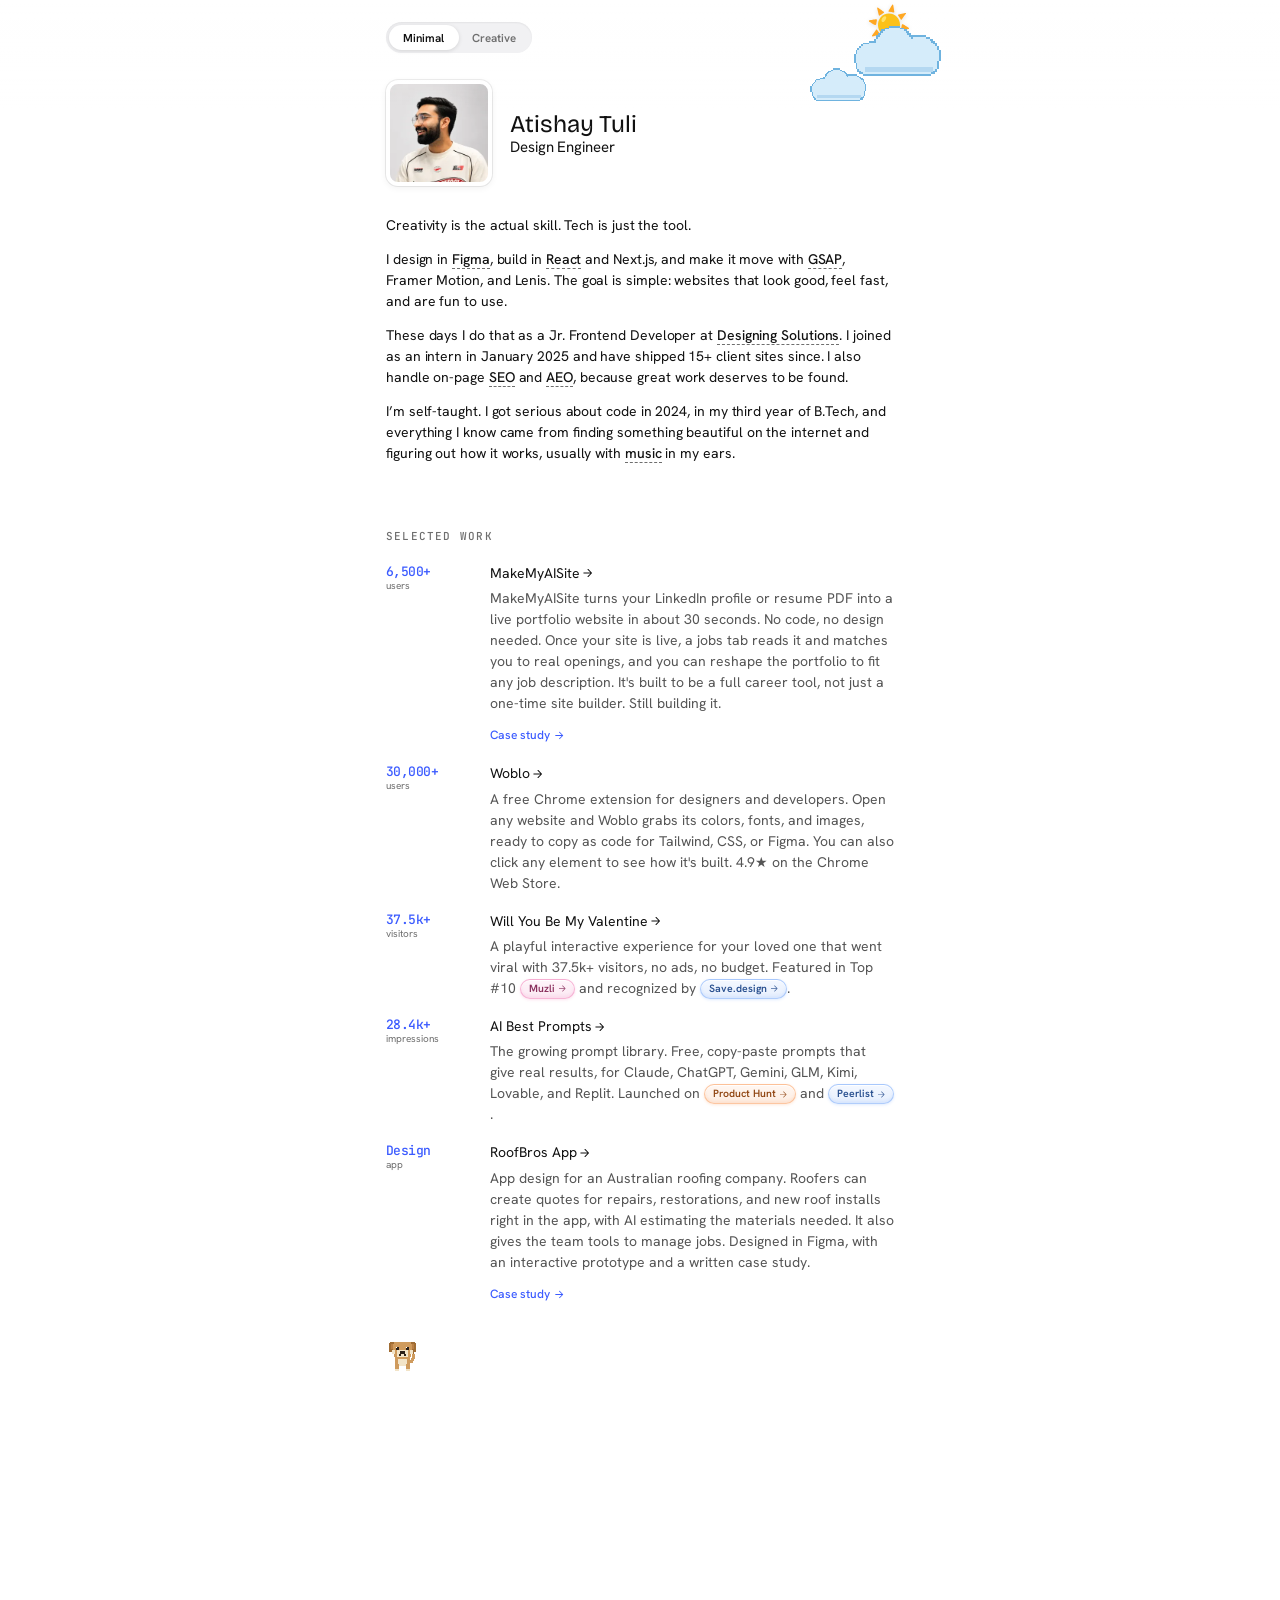
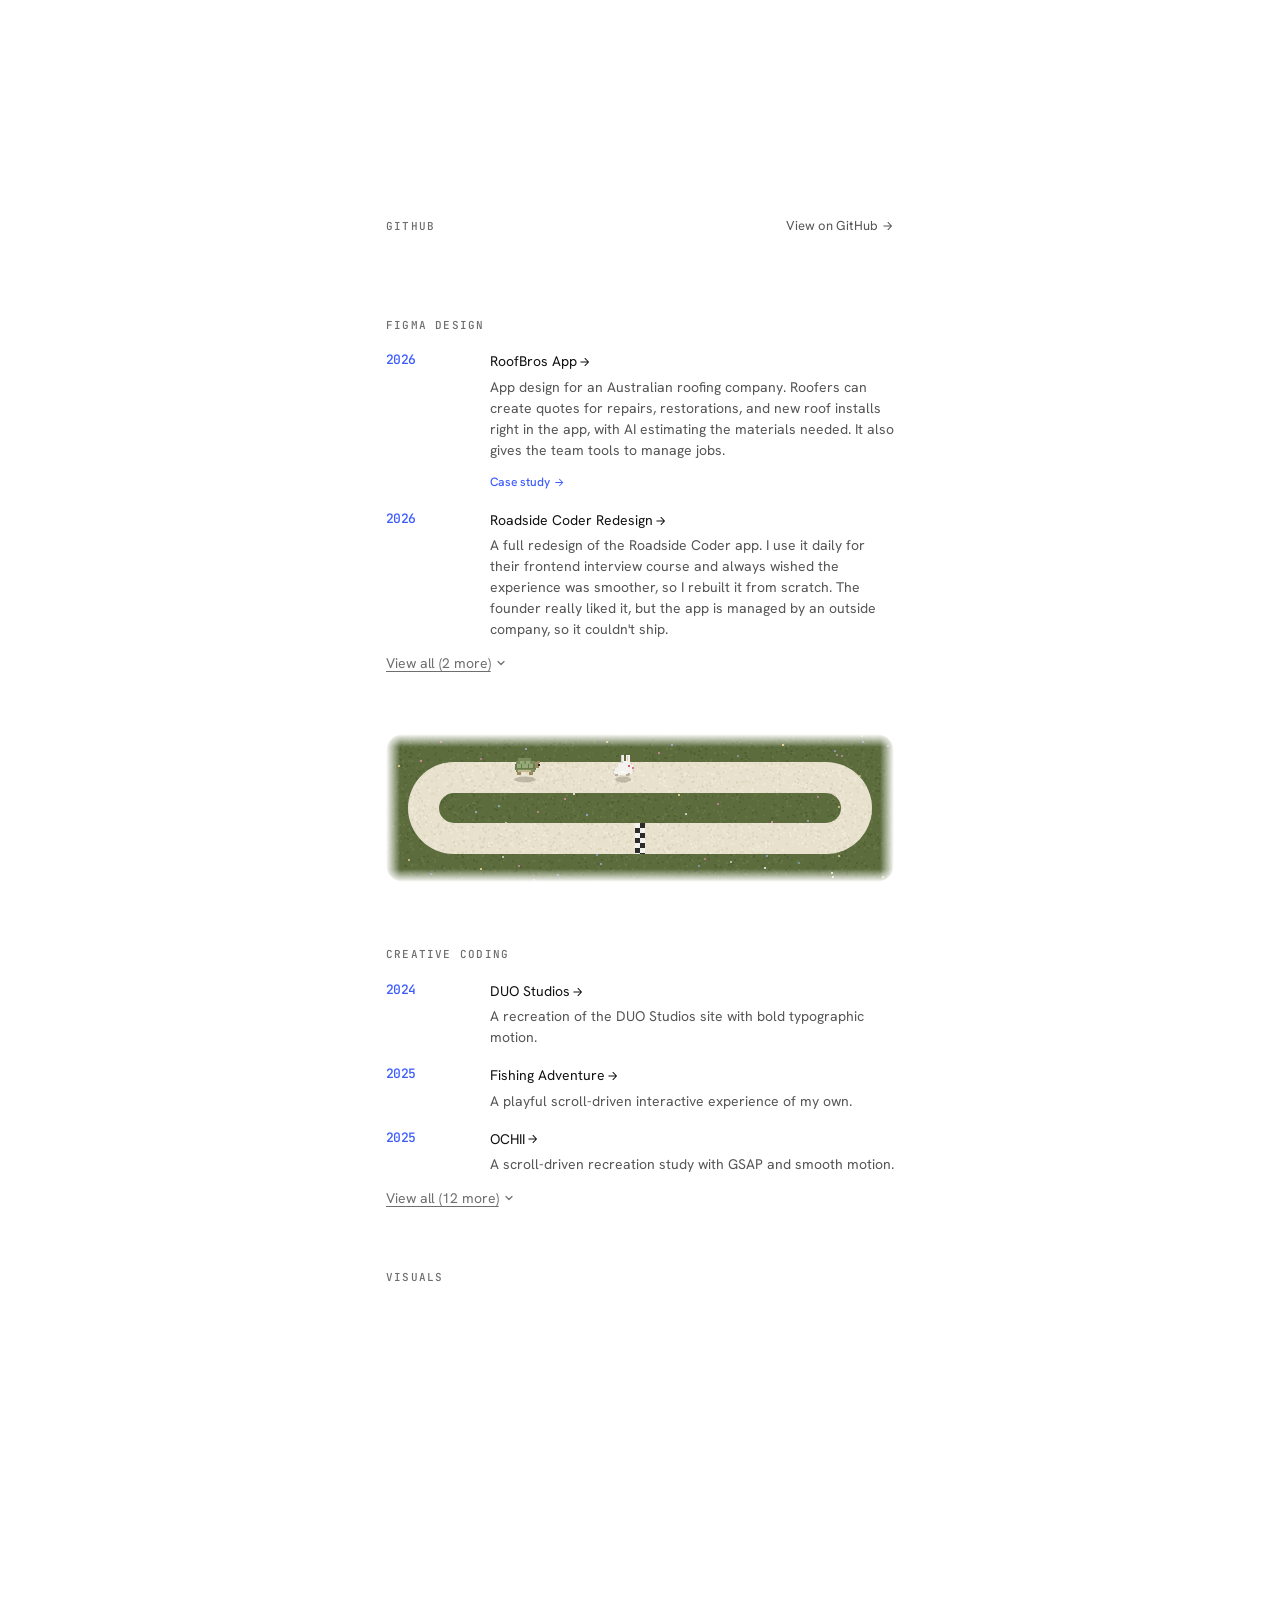
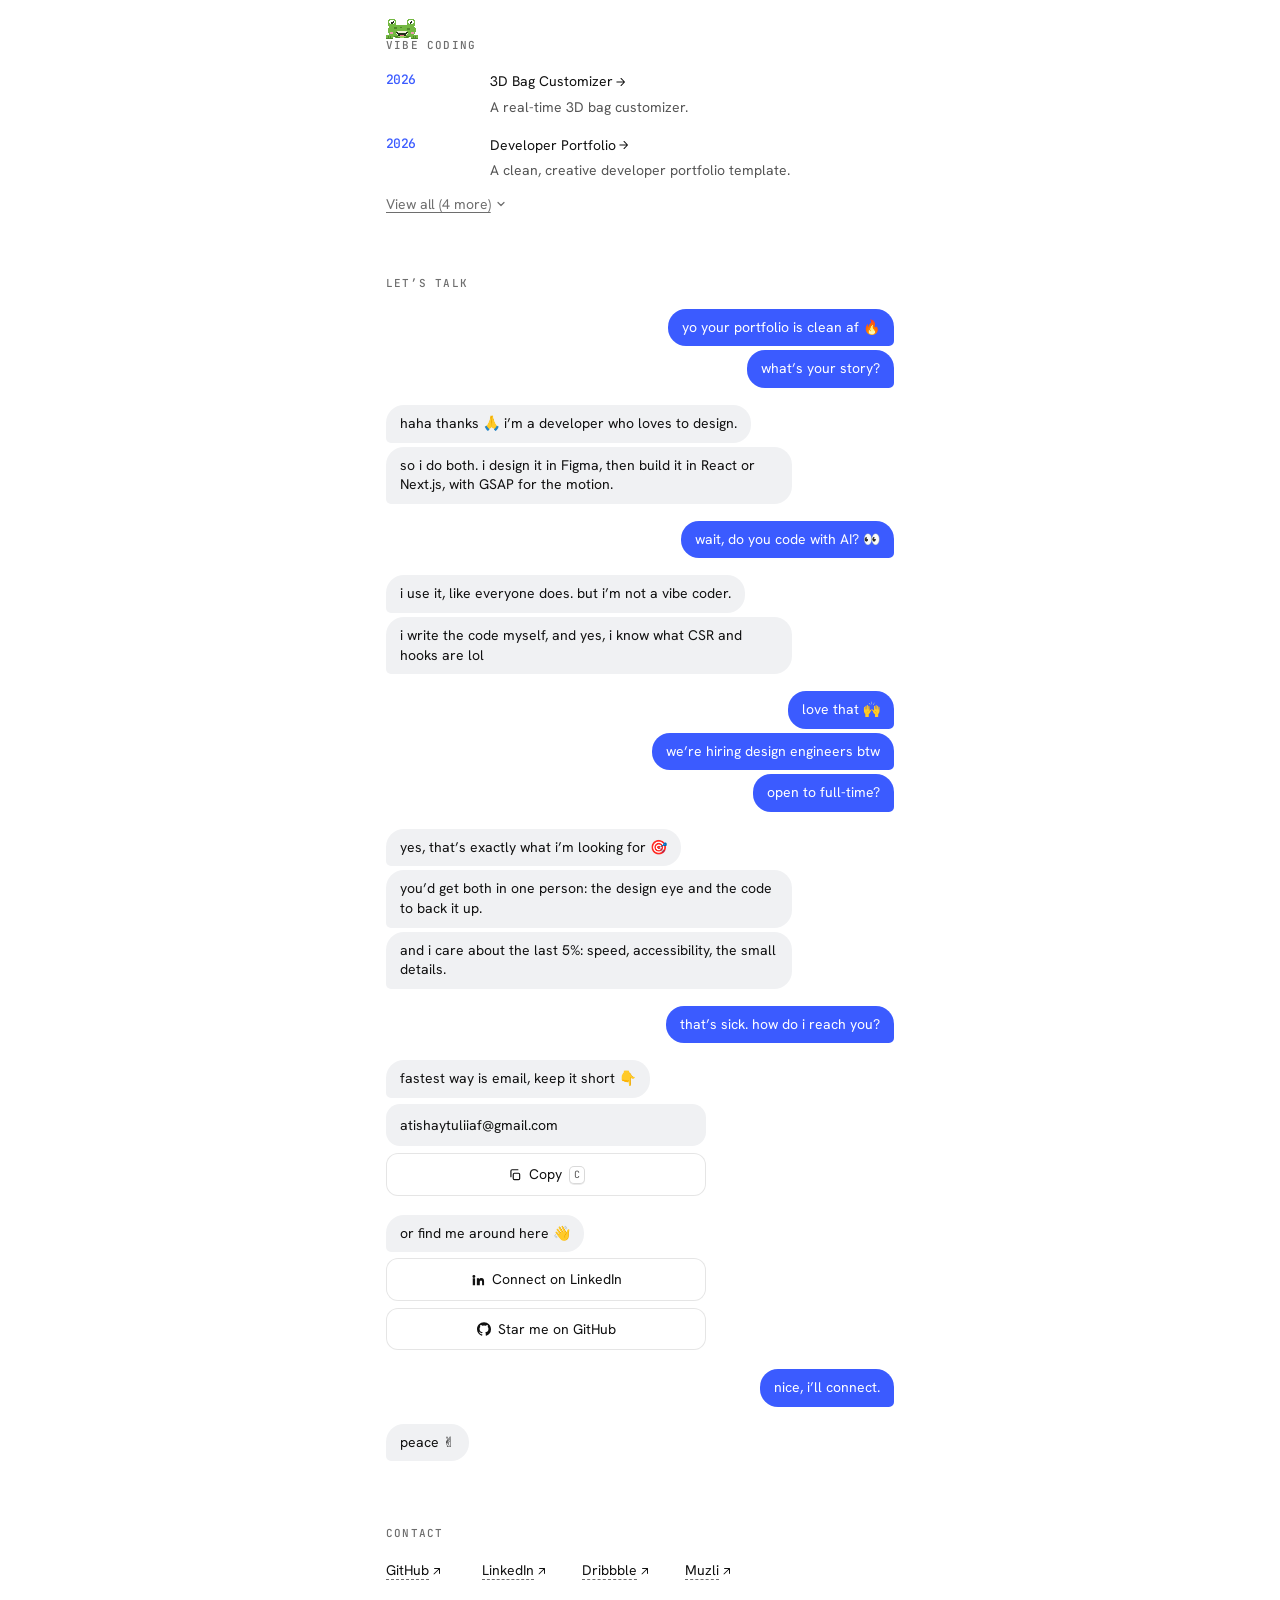
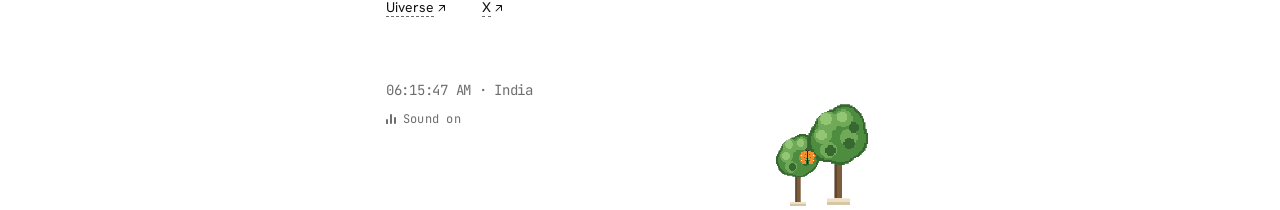
==== commit 0d51f4ca: "Add Google Search Console verification tag Co-Authored-By: Claude Opus 5.5 <noreply@anthropic.com>" ====
--- a/index.html
+++ b/index.html
@@ -3,6 +3,7 @@
   <head>
     <meta charset="UTF-8" />
     <meta name="viewport" content="width=device-width, initial-scale=1" />
+    <meta name="google-site-verification" content="LOUozVp54v3l2jfqAHTwyZ9s5MSRwTTTiTyPw17H6oQ" />
     <meta name="color-scheme" content="light dark" />
     <meta name="theme-color" content="#ffffff" media="(prefers-color-scheme: light)" />
     <meta name="theme-color" content="#0e0e12" media="(prefers-color-scheme: dark)" />
